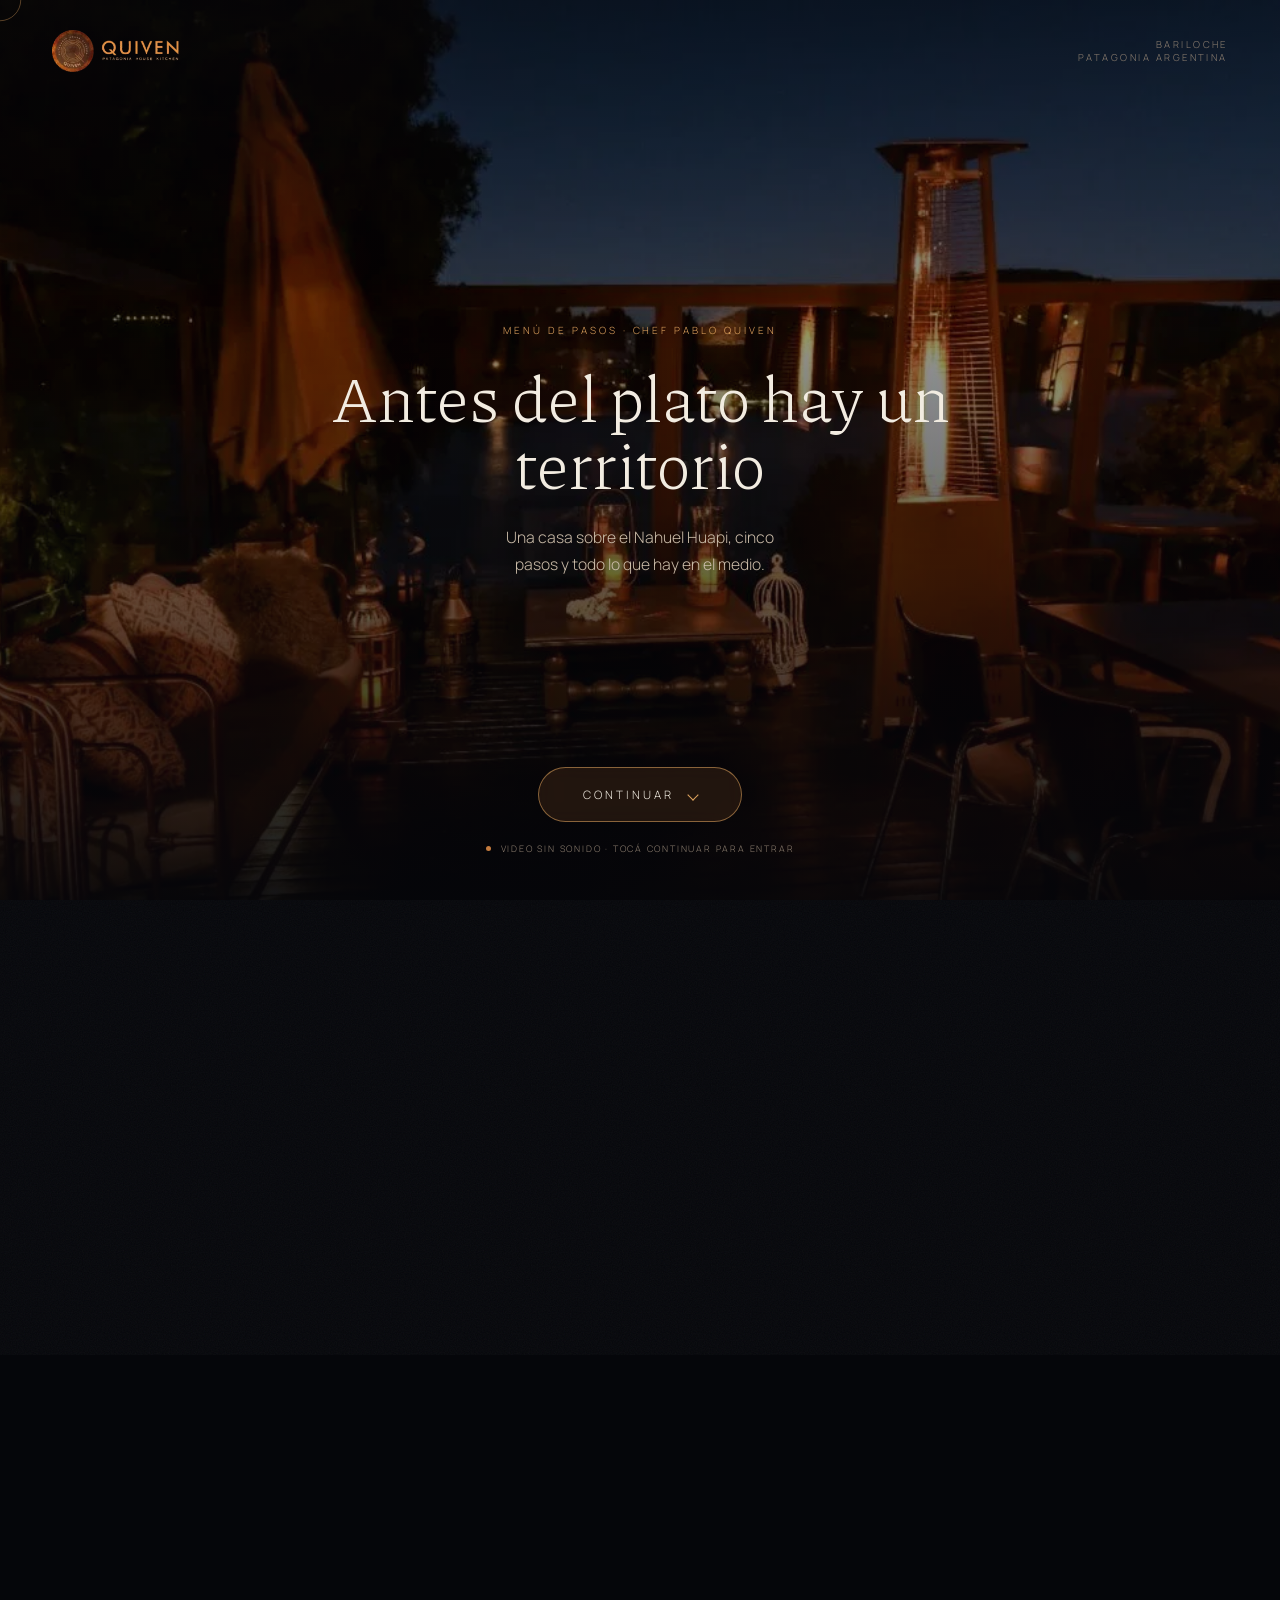
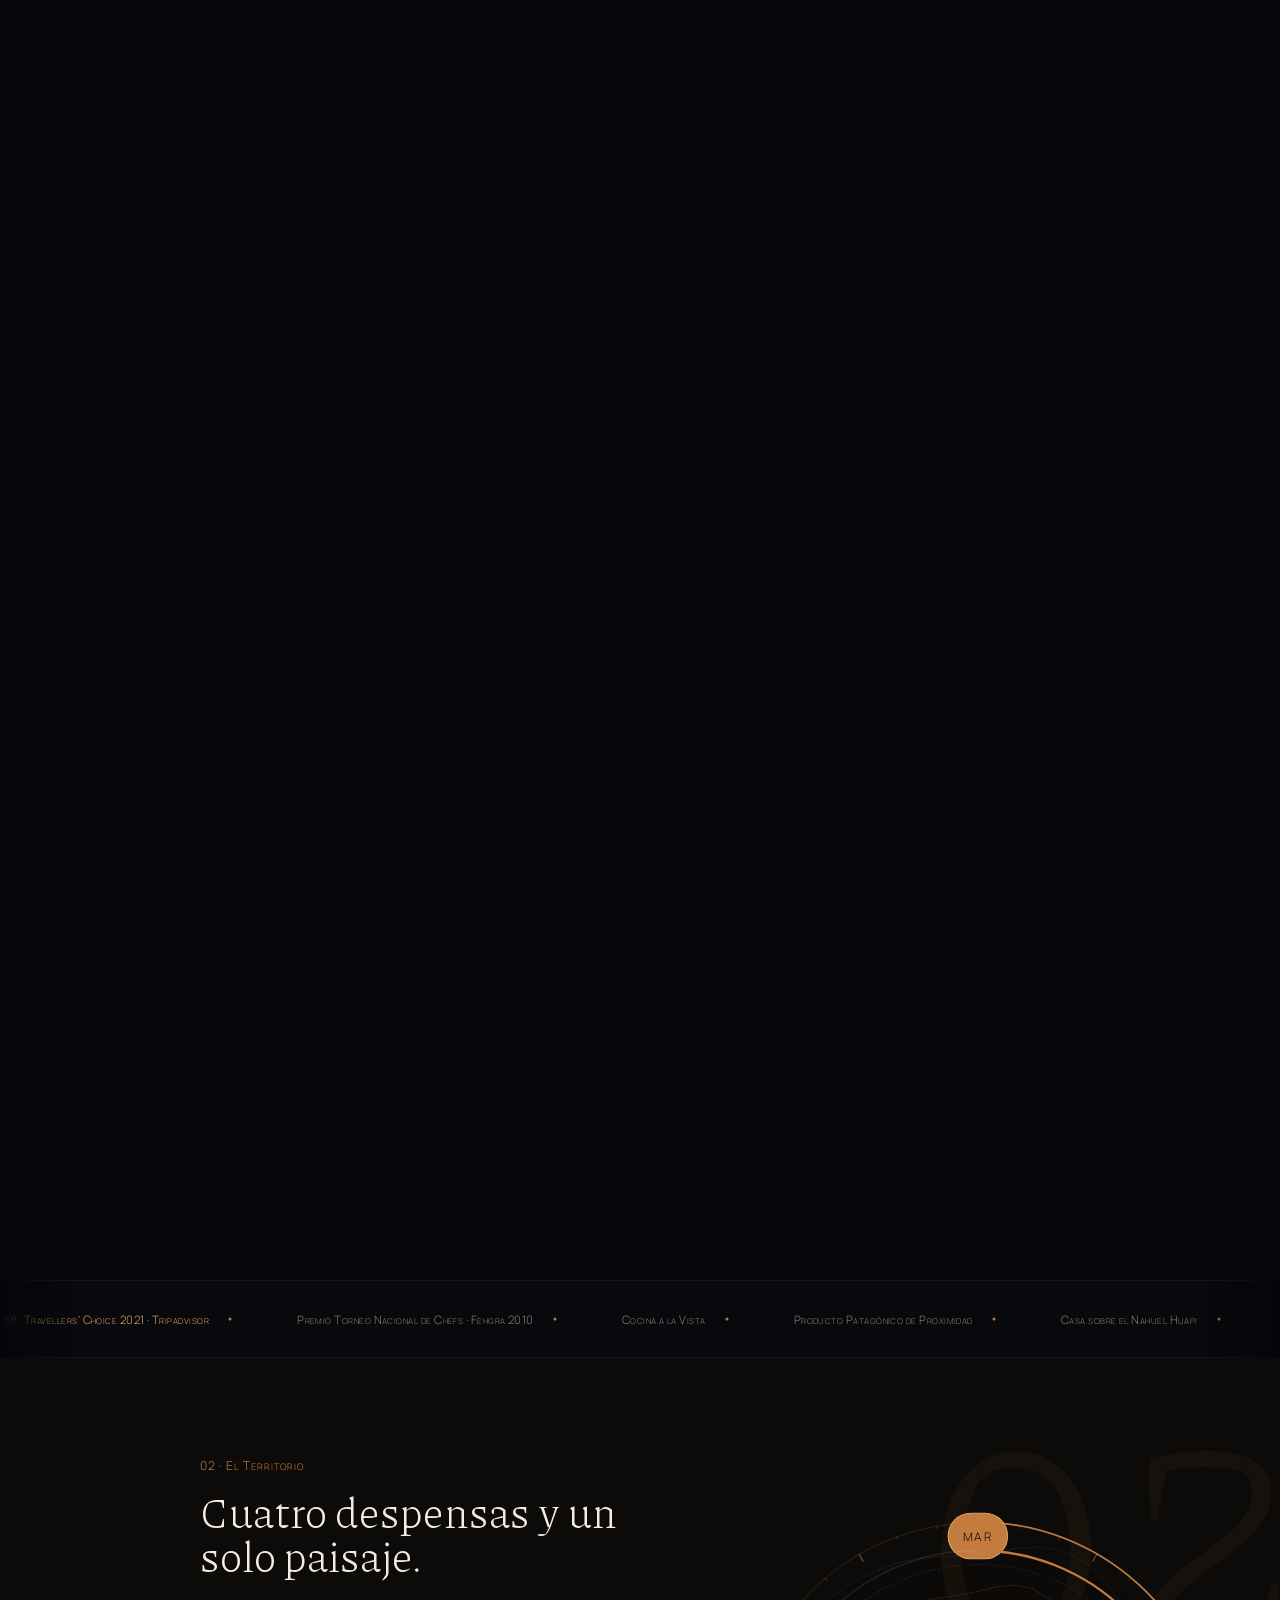
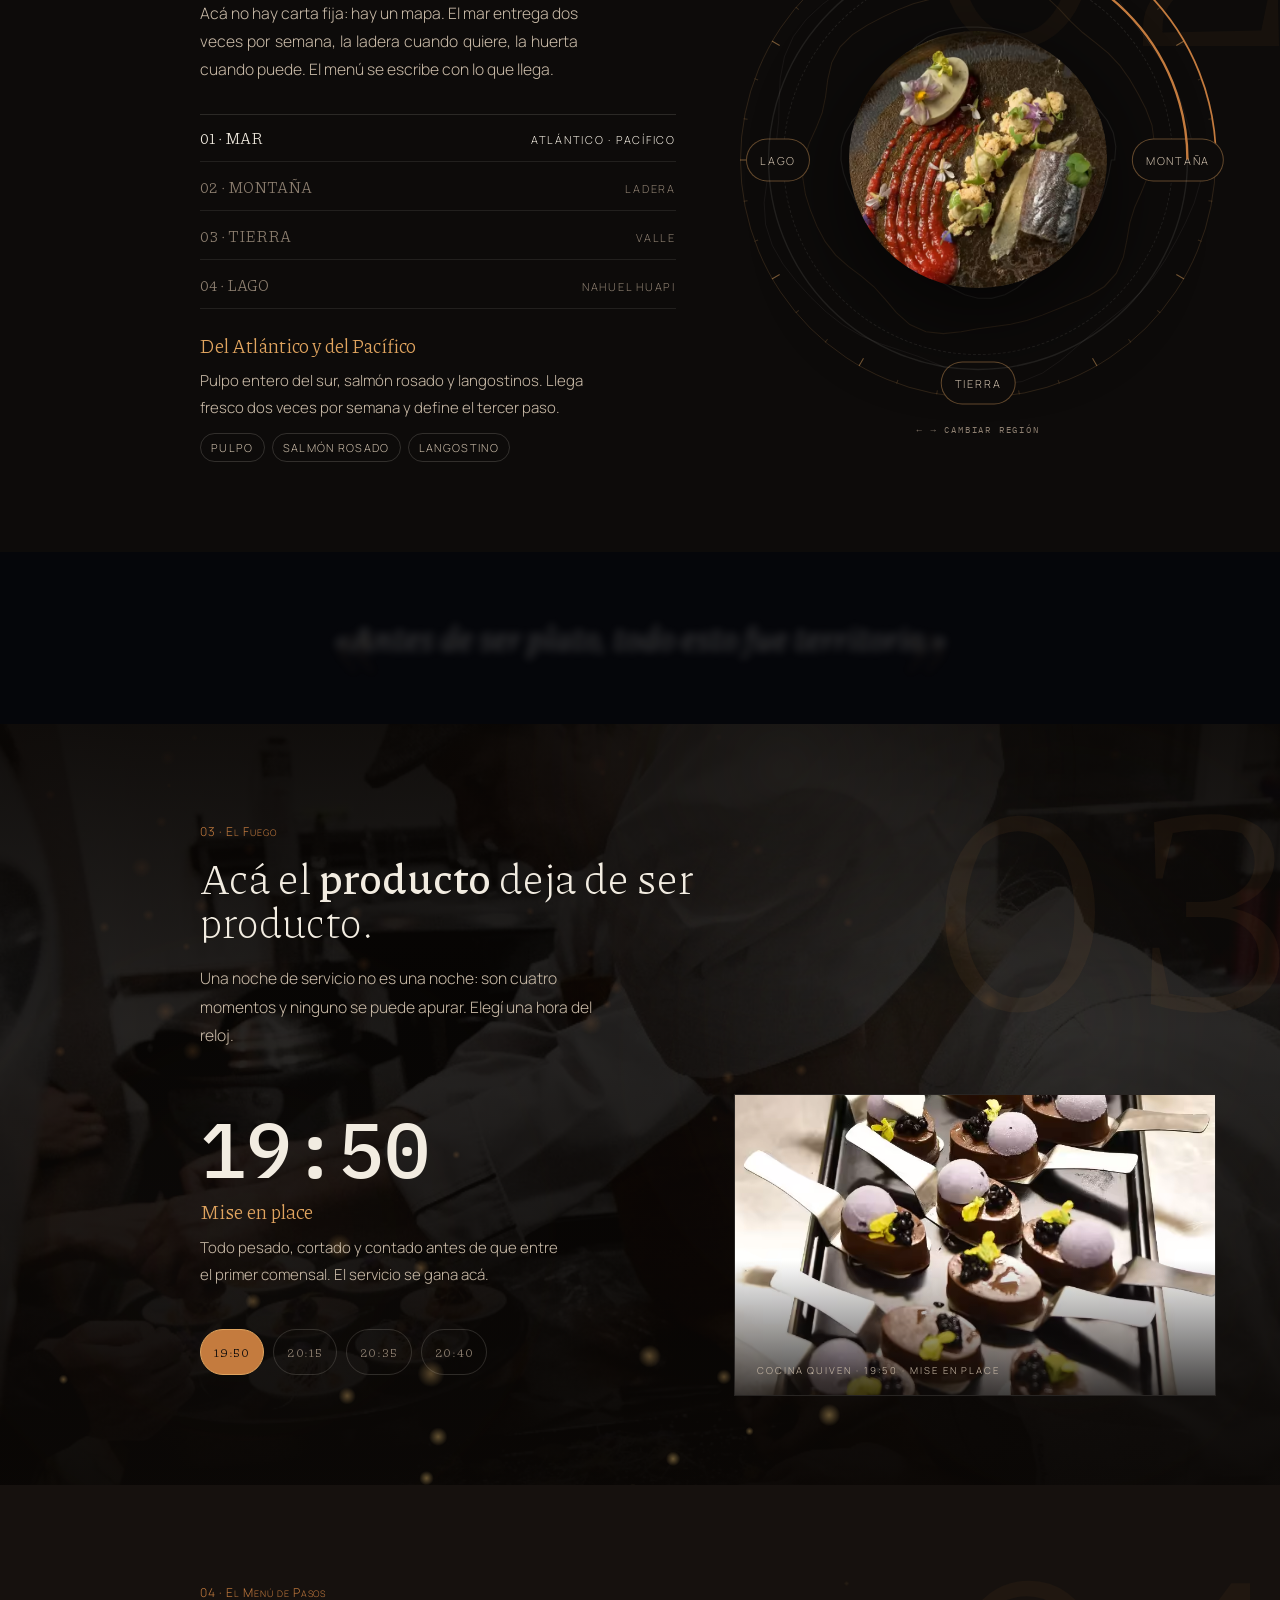
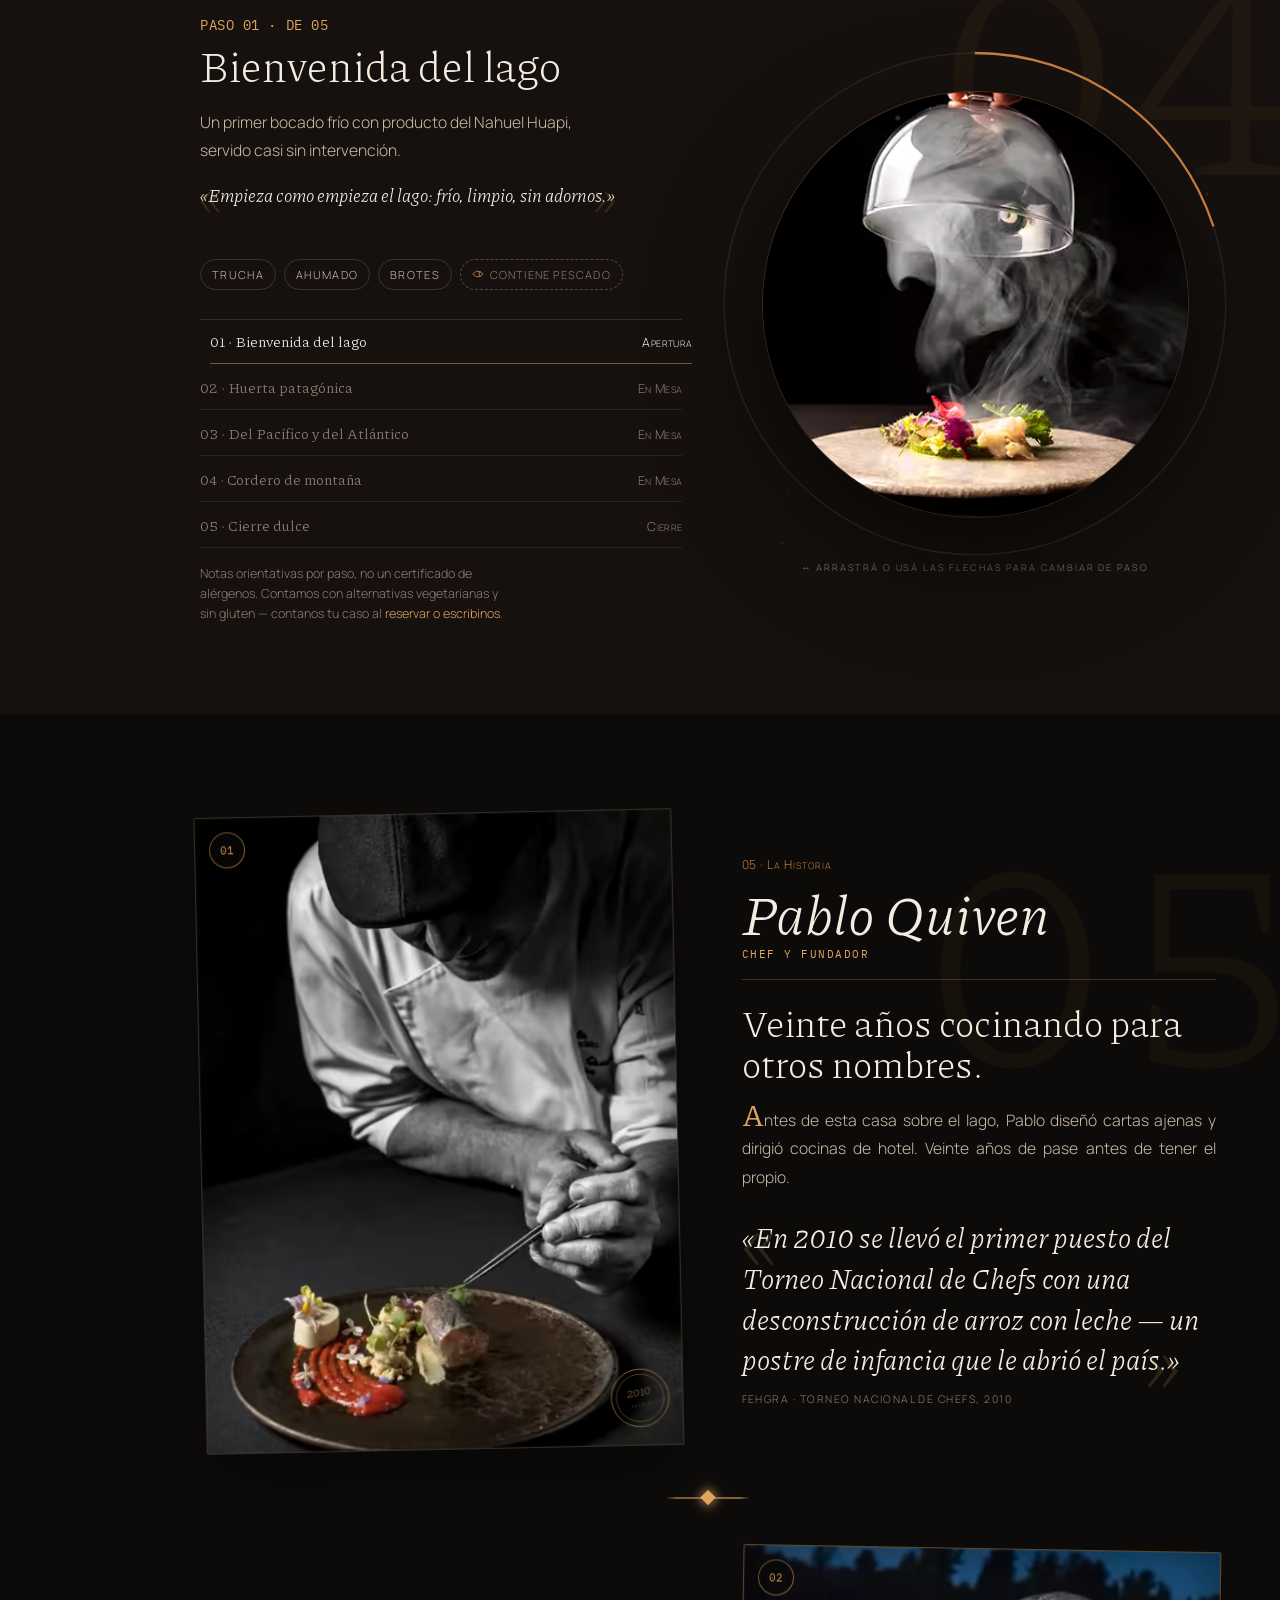
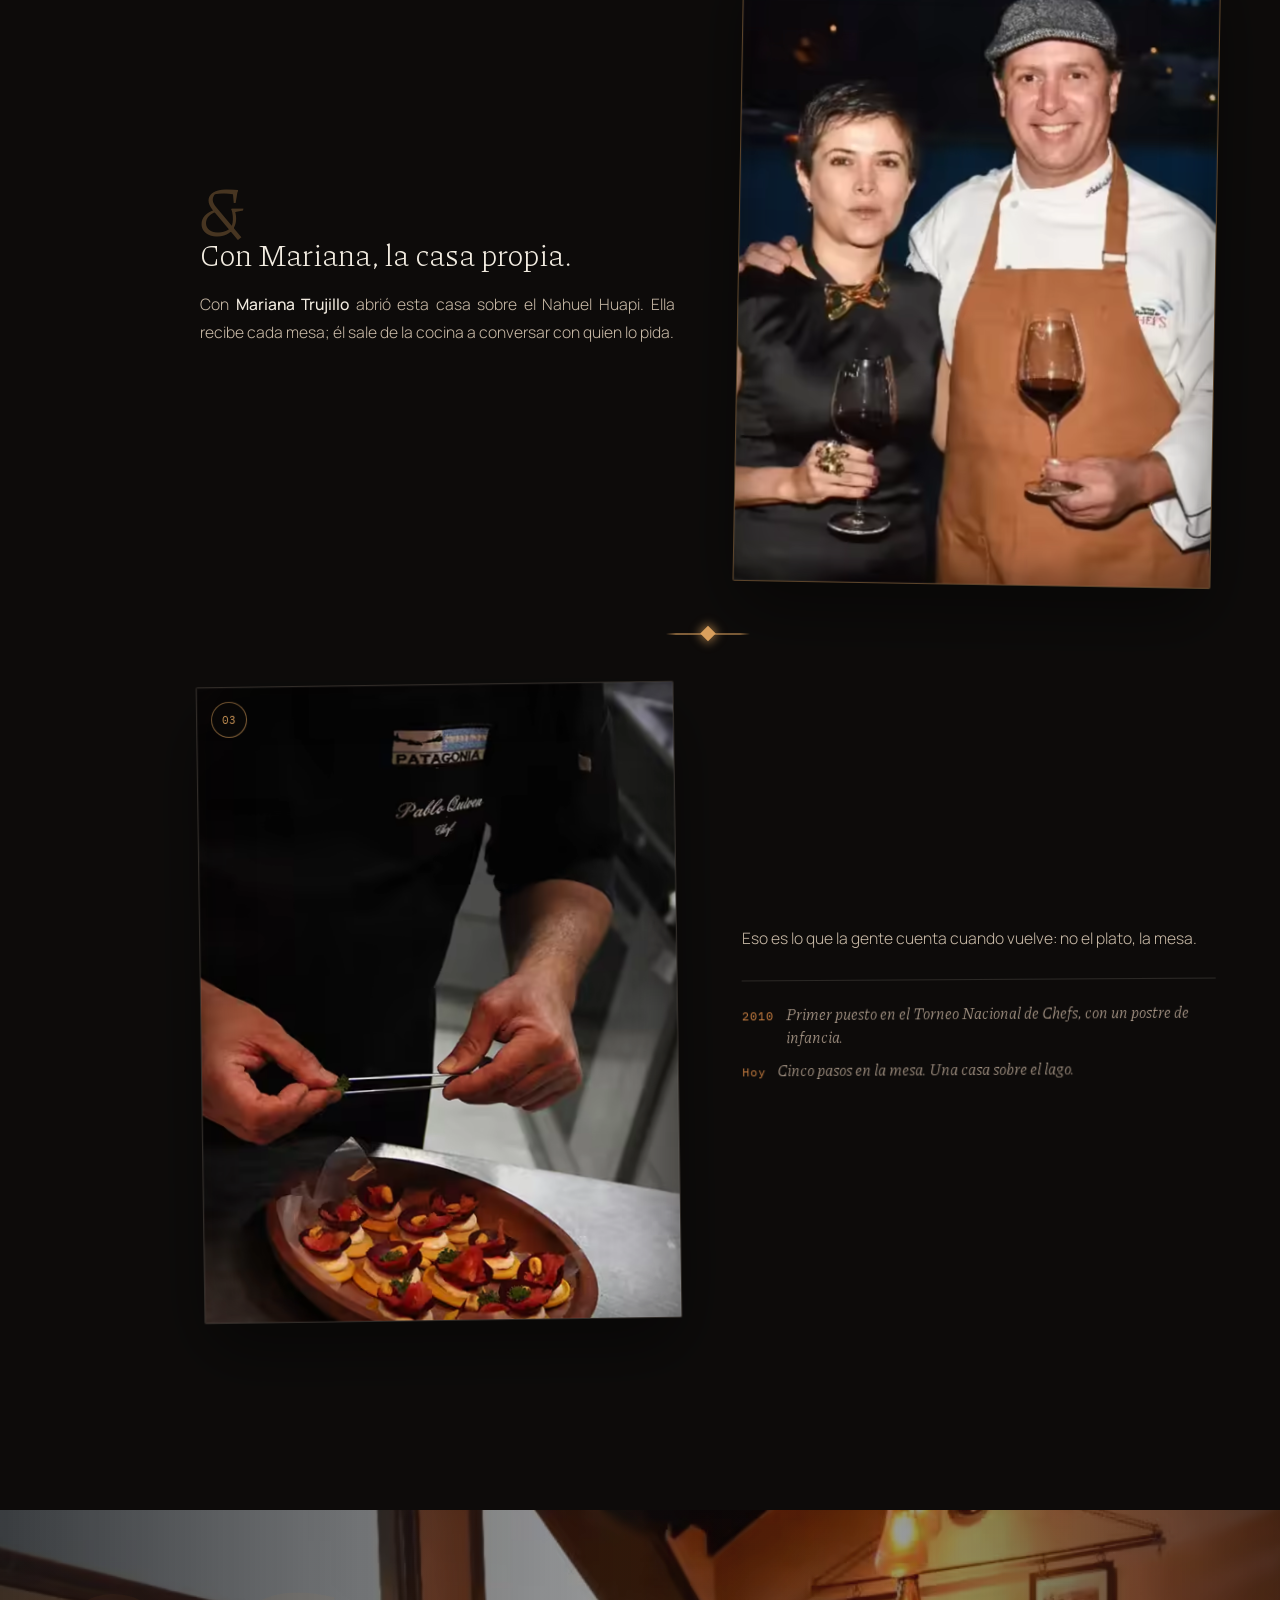
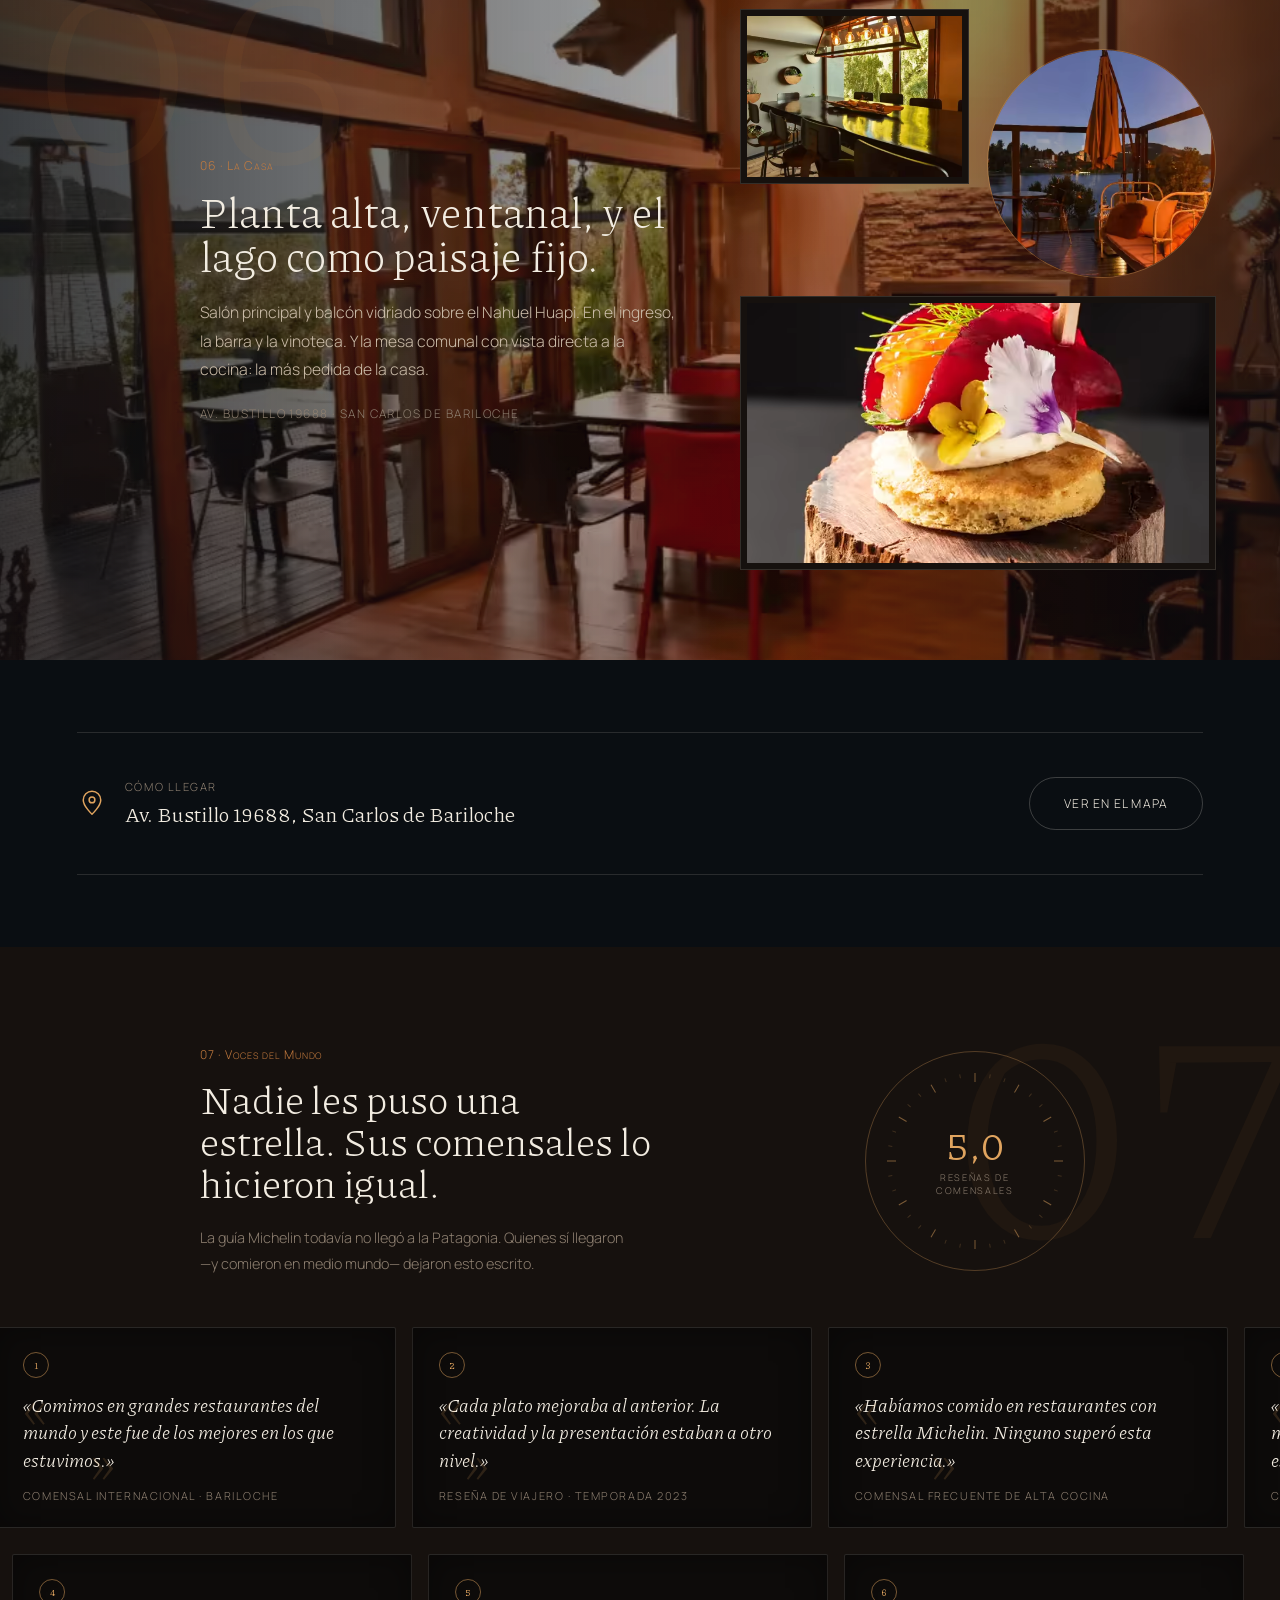
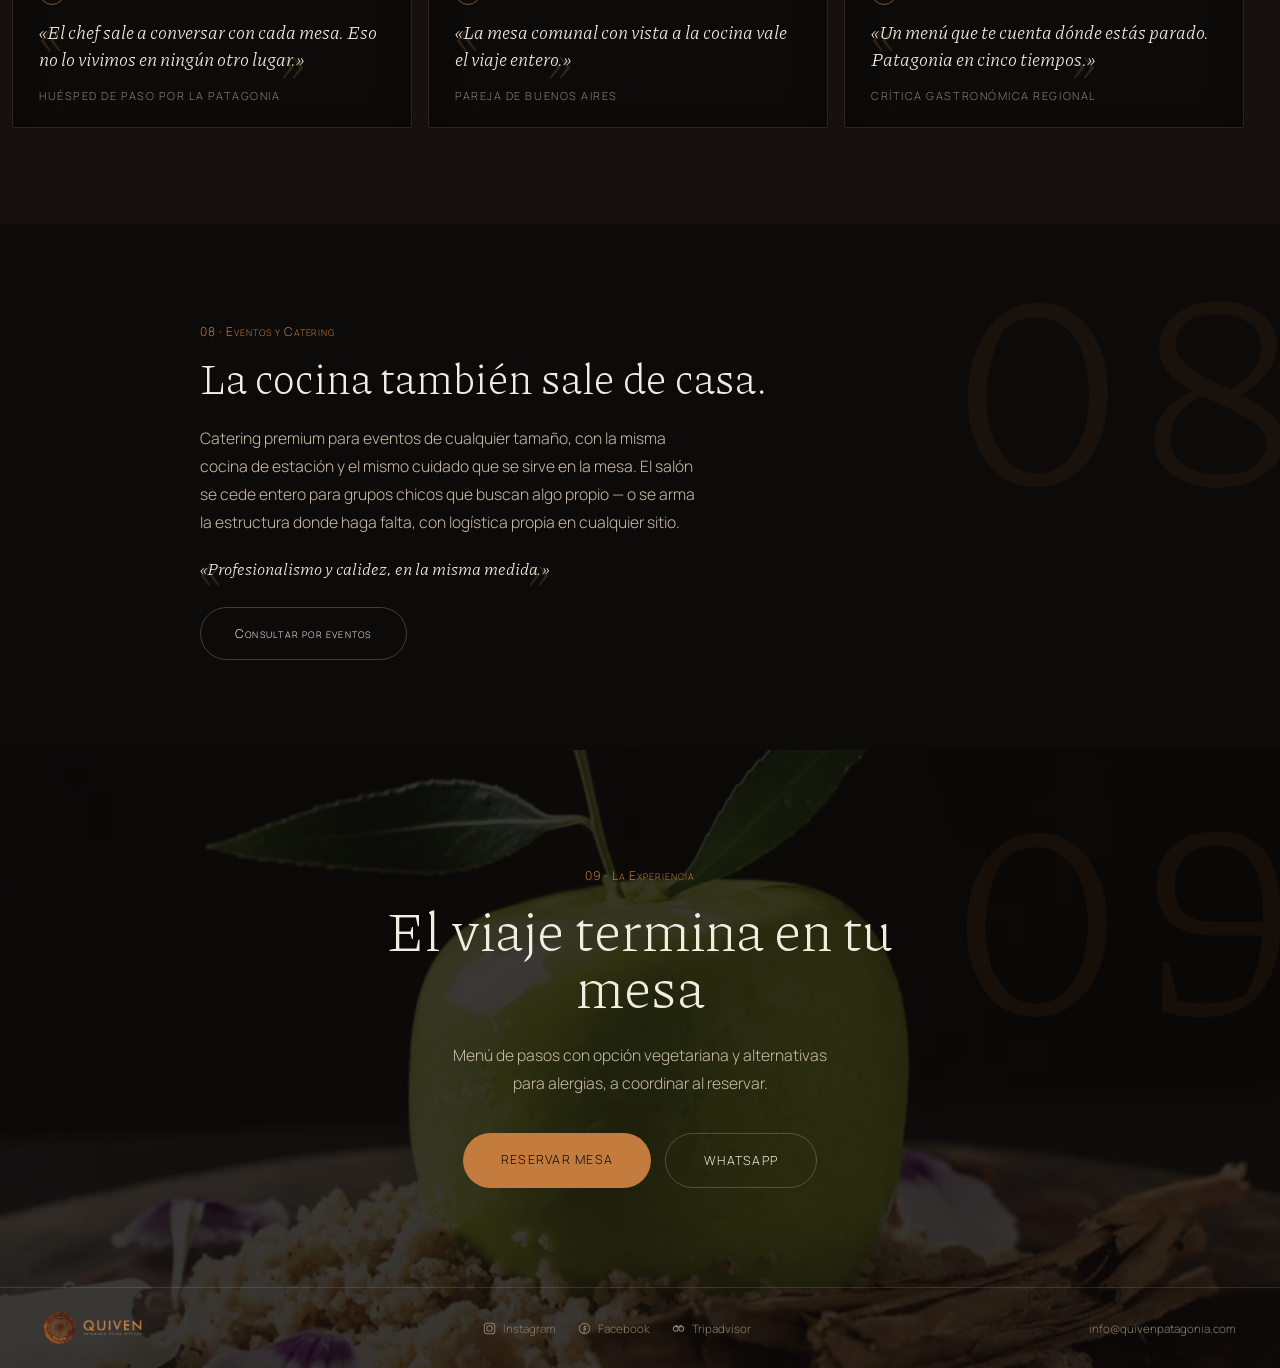
==== index.html @ 687211c0 "Corrige la franja negra de la galería mobile con visualViewport (dvh no alcanzaba en Chrome/Android)" ====
<!DOCTYPE html>
<html lang="es-AR">
<head>
<meta charset="utf-8">
<meta name="viewport" content="width=device-width, initial-scale=1, viewport-fit=cover">
<!-- default-src 'self': todo lo que carga el sitio es propio (fuentes, video,
     imágenes, JS) salvo GoatCounter (analítica) y el hash exacto del bloque
     JSON-LD de abajo, que CSP trata como cualquier <script> aunque no sea
     ejecutable -- sin el hash, un script-src estricto lo bloquearía igual.
     style-src necesita 'unsafe-inline' porque el sitio entero usa atributos
     style="" inline (decisión de arquitectura de este proyecto, no algo que
     valga la pena migrar a hojas de estilo separadas solo por esto). -->
<meta http-equiv="Content-Security-Policy" content="default-src 'self'; script-src 'self' 'sha256-qGMCuljpozL22YELx+GFSsnRAWGgiss8lFPlUk/eYv4=' https://gc.zgo.at; style-src 'self' 'unsafe-inline'; img-src 'self' data: https://*.goatcounter.com; font-src 'self'; media-src 'self'; connect-src 'self' https://*.goatcounter.com; base-uri 'self'; form-action 'self'">
<title>Quiven Patagonia House Kitchen — Bariloche</title>
<meta name="description" content="Casa de cocina sobre el Nahuel Huapi. Menú de pasos de cinco tiempos con producto patagónico, en San Carlos de Bariloche.">
<link rel="canonical" href="https://quivenpatagonia.com/">
<meta name="theme-color" content="#05060a">
<link rel="icon" href="/favicon.ico" sizes="any">
<link rel="icon" href="assets/img/favicon-32x32.png" type="image/png" sizes="32x32">
<link rel="icon" href="assets/img/favicon-16x16.png" type="image/png" sizes="16x16">
<link rel="apple-touch-icon" href="assets/img/apple-touch-icon.png">
<link rel="manifest" href="manifest.json">

<meta property="og:type" content="restaurant.restaurant">
<meta property="og:site_name" content="Quiven Patagonia House Kitchen">
<meta property="og:title" content="Quiven Patagonia House Kitchen — Bariloche">
<meta property="og:description" content="Casa de cocina sobre el Nahuel Huapi. Menú de pasos de cinco tiempos con producto patagónico, en San Carlos de Bariloche.">
<meta property="og:url" content="https://quivenpatagonia.com/">
<meta property="og:image" content="https://quivenpatagonia.com/assets/img/og-cover.jpg">
<meta property="og:image:width" content="1200">
<meta property="og:image:height" content="630">
<meta property="og:locale" content="es_AR">
<meta name="twitter:card" content="summary_large_image">
<meta name="twitter:title" content="Quiven Patagonia House Kitchen — Bariloche">
<meta name="twitter:description" content="Casa de cocina sobre el Nahuel Huapi. Menú de pasos de cinco tiempos con producto patagónico, en San Carlos de Bariloche.">
<meta name="twitter:image" content="https://quivenpatagonia.com/assets/img/og-cover.jpg">

<!-- fuentes auto-hospedadas: sin depender de fonts.googleapis.com/fonts.gstatic.com
     (una conexión externa menos en el camino crítico) y ya recortadas al
     subset latin -- lo único que necesita español/inglés, sin cirílico,
     griego, vietnamita, etc. que traía el link de Google Fonts por defecto -->
<link rel="preload" href="assets/fonts/piazzolla-regular.woff2" as="font" type="font/woff2" crossorigin>
<link rel="preload" href="assets/fonts/manrope-regular.woff2" as="font" type="font/woff2" crossorigin>
<link rel="preload" href="assets/fonts/plexmono-400.woff2" as="font" type="font/woff2" crossorigin>
<!-- poster del video del portal: es lo primero que se ve (LCP real), antes de
     que el video mismo termine de bajar -- se adelanta su descarga -->
<link rel="preload" href="assets/img/2018-03-05-PHOTO-00000187-1024x683.webp" as="image" fetchpriority="high">
<link rel="stylesheet" href="css/style.min.css?v=78">
<script type="application/ld+json">
{
  "@context": "https://schema.org",
  "@type": "Restaurant",
  "name": "Quiven Patagonia House Kitchen",
  "image": "https://quivenpatagonia.com/assets/img/og-cover.jpg",
  "url": "https://quivenpatagonia.com/",
  "telephone": "+54 9 2944 255667",
  "servesCuisine": ["Patagonian", "Contemporary"],
  "address": {
    "@type": "PostalAddress",
    "streetAddress": "Av. Bustillo 19688, Planta Alta",
    "addressLocality": "San Carlos de Bariloche",
    "addressRegion": "Río Negro",
    "addressCountry": "AR"
  },
  "geo": {
    "@type": "GeoCoordinates",
    "latitude": -41.13,
    "longitude": -71.42
  },
  "acceptsReservations": "True",
  "reservations": "https://quiven.meitre.com/",
  "sameAs": [
    "https://www.instagram.com/quivenpatagonia",
    "https://www.facebook.com/quivenpatagonia"
  ],
  "hasMenu": {
    "@type": "Menu",
    "name": "Menú de Pasos",
    "inLanguage": "es",
    "hasMenuSection": {
      "@type": "MenuSection",
      "name": "Menú de Pasos",
      "description": "Menú de cinco tiempos con producto patagónico de estación.",
      "hasMenuItem": [
        {
          "@type": "MenuItem",
          "name": "Bienvenida del lago",
          "description": "Un primer bocado frío con producto del Nahuel Huapi, servido casi sin intervención."
        },
        {
          "@type": "MenuItem",
          "name": "Huerta patagónica",
          "description": "Vegetales de estación con técnicas que buscan la textura antes que el efecto.",
          "suitableForDiet": "https://schema.org/VegetarianDiet"
        },
        {
          "@type": "MenuItem",
          "name": "Del Pacífico y del Atlántico",
          "description": "Pulpo, salmón rosado o langostino, según lo que el mar entregue esa semana."
        },
        {
          "@type": "MenuItem",
          "name": "Cordero de montaña",
          "description": "El plato central: cordero patagónico, cocciones lentas y una guarnición que no compite."
        },
        {
          "@type": "MenuItem",
          "name": "Cierre dulce",
          "description": "Un postre de autor que reinterpreta un clásico argentino con técnica contemporánea."
        }
      ]
    }
  }
}
</script>
</head>
<body>

<a href="#contenido" class="skip-link">Saltar al contenido</a>

<div style="position:relative;background:var(--negro-2)">

  <div data-role="textura" aria-hidden="true" style="position:fixed;inset:0;z-index:90;pointer-events:none;opacity:0.16;mix-blend-mode:soft-light;background:radial-gradient(ellipse 42% 32% at 10% 15%,rgb(var(--dorado-oscuro-rgb) / 0.55),transparent 62%),radial-gradient(ellipse 38% 48% at 90% 6%,rgba(139,69,19,0.42),transparent 66%),radial-gradient(ellipse 52% 42% at 78% 85%,rgba(180,100,50,0.48),transparent 62%),radial-gradient(ellipse 32% 38% at 4% 82%,rgba(120,60,30,0.4),transparent 62%),radial-gradient(ellipse 46% 32% at 46% 44%,rgba(200,140,80,0.26),transparent 66%)"></div>
  <div data-role="grano" style="position:fixed;inset:-50%;z-index:95;pointer-events:none;opacity:0.05;mix-blend-mode:screen"></div>
  <div data-role="cursor" style="position:fixed;top:0;left:0;z-index:210;pointer-events:none;width:74px;height:74px;margin:-37px 0 0 -37px;border:1px solid rgb(var(--dorado-rgb) / 0.65);border-radius:50%;display:none;align-items:center;justify-content:center;font-size:0.54rem;letter-spacing:0.12em;color:var(--dorado);text-align:center;transition:background-color .3s ease"></div>

  <div data-role="portal" style="position:fixed;inset:0;z-index:200;background:var(--negro-2);overflow:hidden;transition:opacity 1.5s cubic-bezier(.16,1,.3,1),transform 1.7s cubic-bezier(.16,1,.3,1),filter 1.5s ease">
    <video data-role="portal-video" src="assets/video/quiven-hero-loop.mp4" autoplay muted loop playsinline preload="metadata" poster="assets/img/2018-03-05-PHOTO-00000187-1024x683.webp" style="position:absolute;inset:0;width:100%;height:100%;object-fit:cover;pointer-events:none;filter:saturate(0.95) brightness(0.72) contrast(1.04)"></video>
    <div style="position:absolute;inset:0;background:linear-gradient(180deg,rgb(var(--negro-2-rgb) / 0.62) 0%,rgb(var(--negro-2-rgb) / 0.18) 34%,rgb(var(--negro-2-rgb) / 0.5) 68%,rgb(var(--negro-2-rgb) / 0.92) 100%)"></div>

    <div style="position:absolute;top:0;left:0;right:0;display:flex;align-items:center;justify-content:space-between;gap:14px;padding:clamp(16px,3.4svh,30px) clamp(18px,5vw,52px)">
      <span class="qv-logo" style="flex:0 0 auto;height:clamp(28px,5vw,42px)">
        <img src="assets/img/logo-circulo.webp" width="73" height="73" alt="" aria-hidden="true" class="qv-logo-circulo">
        <img src="assets/img/logo-texto.webp" width="142" height="73" alt="Quiven Patagonia House Kitchen">
      </span>
      <span data-i18n="portalUbicacion" style="font-size:clamp(0.5rem,1.5vw,0.6rem);letter-spacing:0.26em;color:var(--marron-tenue);text-align:right">BARILOCHE<br>PATAGONIA ARGENTINA</span>
    </div>

    <div style="position:absolute;inset:0;display:flex;flex-direction:column;align-items:center;justify-content:center;text-align:center;padding:clamp(70px,14svh,120px) clamp(22px,7vw,60px);gap:clamp(14px,3svh,26px);pointer-events:none">
      <span data-i18n="portalKicker" style="font-size:clamp(0.5rem,1.5vw,0.62rem);letter-spacing:0.3em;color:var(--dorado)">MENÚ DE PASOS · CHEF PABLO QUIVEN</span>
      <p data-i18n="portalTitulo" style="margin:0;max-width:18ch;font-family:'Piazzolla',serif;font-weight:200;font-size:clamp(1.6rem,4.4vw + 1.6svh,4rem);line-height:1.06;color:var(--crema);text-wrap:pretty">Antes del plato hay un territorio</p>
      <p data-i18n="portalTexto" style="margin:0;max-width:34ch;font-size:clamp(0.82rem,2.2vw,0.98rem);line-height:1.7;color:var(--arena)">Una casa sobre el Nahuel Huapi, cinco pasos y todo lo que hay en el medio.</p>
    </div>

    <div style="position:absolute;left:0;right:0;bottom:0;display:flex;flex-direction:column;align-items:center;gap:clamp(12px,2.4svh,20px);padding:0 clamp(20px,6vw,50px) clamp(24px,5svh,52px)">
      <button type="button" id="portal-enter-btn" class="btn-continuar" data-cursor="ENTRAR" style="background:rgb(var(--dorado-oscuro-rgb) / 0.14);border:1px solid rgb(var(--dorado-rgb) / 0.55);color:var(--crema);font-family:'Manrope',sans-serif;font-weight:300;font-size:clamp(0.6rem,1.8vw,0.72rem);letter-spacing:0.26em;padding:clamp(14px,2.2svh,19px) clamp(26px,7vw,44px);border-radius:999px;cursor:pointer;display:flex;align-items:center;gap:15px;backdrop-filter:blur(8px)">
        <span data-i18n="portalBtn">CONTINUAR</span>
        <span style="display:block;width:8px;height:8px;border-right:1px solid var(--dorado);border-bottom:1px solid var(--dorado);transform:rotate(45deg);animation:qvFlota 2.2s ease-in-out infinite"></span>
      </button>
      <div data-role="portal-pie" style="display:flex;align-items:center;gap:10px;font-size:clamp(0.46rem,1.4vw,0.56rem);letter-spacing:0.2em;color:var(--marron-tenue)">
        <span style="width:5px;height:5px;border-radius:50%;background:var(--dorado-oscuro);animation:qvLatido 2.6s ease-in-out infinite"></span>
        <span data-role="portal-hint" data-i18n="portalHint">VIDEO SIN SONIDO · TOCÁ CONTINUAR PARA ENTRAR</span>
      </div>
      <div data-role="portal-barra-caja" style="width:min(200px,44vw);height:1px;background:rgb(var(--crema-rgb) / 0.14);display:none">
        <div data-role="portal-barra" style="height:1px;width:100%;background:var(--dorado);transform:scaleX(0);transform-origin:left;transition:transform .2s linear"></div>
      </div>
    </div>
  </div>

  <a href="https://api.whatsapp.com/send/?phone=5492944255667&text=Hola%2C%20quiero%20consultar%20por%20una%20mesa%20en%20Quiven" target="_blank" rel="noopener" class="wa-fab" data-cursor="ESCRIBINOS" aria-label="Escribinos por WhatsApp" data-i18n-aria="waAria" style="opacity:0;pointer-events:none;transition:opacity 1s ease">
    <svg viewBox="0 0 24 24" width="22" height="22" fill="none" stroke="currentColor" stroke-width="1.6" stroke-linecap="round" stroke-linejoin="round"><path d="M3 21l1.6-4.8A8.6 8.6 0 1 1 8 19.4z"></path><path d="M8.3 8.6c.2-.5.5-.5.8-.5h.6c.2 0 .4 0 .6.4.2.5.7 1.6.7 1.8.1.1.1.3 0 .5-.1.1-.1.2-.3.4l-.4.5c-.1.1-.3.3-.1.6.2.4.8 1.2 1.7 1.9 1.1.9 2 1.2 2.4 1.4.3.1.4.1.6-.1l.6-.7c.2-.3.4-.2.6-.1l1.6.8c.2.1.4.2.4.3.1.2.1.9-.2 1.4-.3.6-1.5 1.1-2.1 1.2-.5.1-1.2.1-1.9-.1-.4-.1-1-.3-1.7-.6-2.9-1.3-4.8-4.1-5-4.3-.1-.2-1.2-1.6-1.2-3.1 0-1.5.8-2.2 1.1-2.5z"></path></svg>
  </a>

  <button type="button" data-role="volver-arriba" class="top-fab" data-cursor="ARRIBA" aria-label="Volver arriba" data-i18n-aria="volverArribaAria" style="opacity:0;pointer-events:none">
    <svg viewBox="0 0 16 16" width="18" height="18" fill="none" stroke="currentColor" stroke-width="1.4" stroke-linecap="round" stroke-linejoin="round" aria-hidden="true"><path d="M8 13V3M3.5 7.5 8 3l4.5 4.5"></path></svg>
  </button>

  <nav data-role="nav" style="position:fixed;top:0;left:0;right:0;z-index:130;display:flex;align-items:center;justify-content:space-between;gap:10px;padding:clamp(11px,2.2svh,20px) clamp(14px,4vw,44px);opacity:0;pointer-events:none;transition:opacity 1s ease,background-color .5s ease,backdrop-filter .5s ease">
    <a href="#quiven-inicio" data-cursor="" class="nav-logo" style="display:block;padding:8px;margin:-8px">
      <span class="qv-logo" style="height:clamp(24px,3.6vw,36px)">
        <img src="assets/img/logo-circulo.webp" width="73" height="73" alt="" aria-hidden="true" class="qv-logo-circulo">
        <img src="assets/img/logo-texto.webp" width="142" height="73" alt="Quiven">
      </span>
    </a>
    <div class="nav-controls" style="display:flex;align-items:center;gap:clamp(7px,1.5vw,18px)">
      <button type="button" id="audio-toggle-btn" class="nav-audio" data-cursor="OÍR" style="background:none;border:1px solid rgb(var(--crema-rgb) / 0.18);color:var(--arena);font-family:'Manrope',sans-serif;font-weight:300;font-size:0.6875rem;letter-spacing:0.14em;padding:13px 14px;border-radius:999px;cursor:pointer;display:flex;align-items:center;gap:8px">
        <span data-role="audio-viz" style="display:flex;align-items:center;gap:2px;height:11px">
          <span style="width:1px;height:11px;background:var(--dorado-oscuro);display:block;transform:scaleY(0.3)"></span>
          <span style="width:1px;height:11px;background:var(--dorado-oscuro);display:block;transform:scaleY(0.3)"></span>
          <span style="width:1px;height:11px;background:var(--dorado-oscuro);display:block;transform:scaleY(0.3)"></span>
        </span>
        <span data-role="audio-label" class="nav-audio-label" data-i18n="navAudioOn">EL LAGO</span>
      </button>
      <button type="button" id="lang-toggle-btn" class="nav-audio" data-cursor="" aria-label="Cambiar idioma / Switch language" style="background:none;border:1px solid rgb(var(--crema-rgb) / 0.18);color:var(--arena);font-family:'Manrope',sans-serif;font-weight:300;font-size:0.6875rem;letter-spacing:0.1em;padding:13px 12px;border-radius:999px;cursor:pointer">
        <span data-role="lang-label">EN</span>
      </button>
      <button type="button" data-role="galeria-abrir" class="nav-audio" data-cursor="VER" aria-label="Galería de platos" data-i18n-aria="galeriaAria" style="background:none;border:1px solid rgb(var(--crema-rgb) / 0.18);color:var(--arena);font-family:'Manrope',sans-serif;font-weight:300;font-size:0.6875rem;letter-spacing:0.14em;padding:13px 14px;border-radius:999px;cursor:pointer;display:flex;align-items:center;gap:8px">
        <svg viewBox="0 0 16 16" width="13" height="13" fill="none" stroke="currentColor" stroke-width="1.3" stroke-linecap="round" stroke-linejoin="round" aria-hidden="true"><rect x="1.5" y="2.5" width="13" height="11" rx="1.2"></rect><circle cx="5.2" cy="6" r="1.1"></circle><path d="M14.5 10.5 10.8 7 4 13"></path></svg>
        <span class="nav-audio-label" data-i18n="navGaleria">Galería</span>
      </button>
      <a href="https://quiven.meitre.com/" target="_blank" rel="noopener" data-cursor="RESERVAR" class="nav-cta qv-caps" data-i18n="navReservar" style="font-size:0.78rem;letter-spacing:0.04em;border:1px solid var(--dorado-oscuro);color:var(--crema);padding:13px clamp(13px,2.4vw,22px);border-radius:999px;white-space:nowrap">Reservar</a>
    </div>
  </nav>

  <div data-role="hilo" style="position:fixed;left:clamp(16px,2.4vw,38px);top:50%;transform:translateY(-50%);z-index:125;display:none;opacity:0;transition:opacity .9s ease">
    <div style="position:relative;width:1px;height:min(54svh,480px);background:linear-gradient(180deg,rgb(var(--crema-rgb) / 0.03),rgb(var(--crema-rgb) / 0.16),rgb(var(--crema-rgb) / 0.03))">
      <div data-role="hilo-fill" style="position:absolute;top:0;left:0;width:1px;height:0%;background:linear-gradient(180deg,rgb(var(--dorado-oscuro-rgb) / 0.2),var(--dorado))"></div>
      <div data-role="hilo-nodos" style="position:absolute;top:0;left:-9px;width:20px;height:100%"></div>
      <div data-role="hilo-brasa" style="position:absolute;top:0;left:-3px;width:7px;height:7px;border-radius:50%;background:var(--dorado);animation:qvBrasa 2.6s ease-in-out infinite;transition:top .3s cubic-bezier(.16,1,.3,1)"></div>
    </div>
  </div>

  <div data-role="movil" style="position:fixed;top:0;left:0;right:0;z-index:128;display:none;flex-direction:column;background:linear-gradient(180deg,rgb(var(--negro-2-rgb) / 0.94),rgb(var(--negro-2-rgb) / 0))">
    <div style="height:2px;background:rgb(var(--crema-rgb) / 0.1)">
      <div data-role="movil-fill" style="height:2px;width:0%;background:var(--dorado);box-shadow:0 0 10px rgb(var(--dorado-rgb) / 0.8)"></div>
    </div>
    <div data-role="movil-fila" style="display:flex;align-items:center;gap:9px;padding:50px 16px 10px">
      <span style="position:relative;width:30px;height:30px;flex:0 0 auto;border-radius:50%;overflow:hidden;border:1px solid rgb(var(--dorado-rgb) / 0.45)">
        <img data-role="movil-img" src="assets/img/IMG_9752.webp" width="600" height="900" alt="" loading="lazy" decoding="async" style="width:100%;height:100%;object-fit:cover;transition:opacity .5s ease">
      </span>
      <span data-role="movil-cap" style="font-family:'Piazzolla',serif;font-size:0.84rem;color:var(--crema);letter-spacing:0.03em">01 · Descenso</span>
      <span style="flex:1 1 auto;height:1px;background:rgb(var(--crema-rgb) / 0.09)"></span>
    </div>
  </div>

  <main id="quiven-inicio" style="position:relative;z-index:2">

    <section data-cap="Descenso" data-num="01" data-estado="Semilla" data-viaje="assets/img/IMG_9752.webp" data-screen-label="01 Descenso" style="position:relative;background:var(--negro-2)">
      <div id="contenido" data-role="descenso" style="position:relative;height:320svh">
        <div style="position:sticky;top:0;height:100svh;overflow:hidden;background:var(--negro-2)">
          <!-- arco de temperatura: el color, no solo el texto, cuenta el mismo
               viaje -- hue-rotate negativo (más frío/azulado) en el sobrevuelo
               aéreo, sube a positivo (más cálido) recién en el salón y la mesa.
               d-2 (el camino) queda neutro, es el punto medio del viaje. -->
          <picture data-role="d-fondo" class="d-fondo-img" style="display:block;position:absolute;inset:0;width:100%;height:100%;filter:brightness(0.68) saturate(0.92) hue-rotate(-6deg);will-change:transform,opacity">
            <source type="image/avif" srcset="assets/img/descenso-mirador-800.avif 800w, assets/img/descenso-mirador-1200.avif 1200w, assets/img/descenso-mirador.avif 1264w" sizes="100vw">
            <img src="assets/img/descenso-mirador.webp" width="1264" height="843" srcset="assets/img/descenso-mirador-800.webp 800w, assets/img/descenso-mirador-1200.webp 1200w, assets/img/descenso-mirador.webp 1264w" sizes="100vw" alt="Vista desde un mirador de montaña sobre el lago Nahuel Huapi" loading="eager" decoding="async" style="width:100%;height:100%;object-fit:cover;display:block">
          </picture>
          <div data-role="d-atmosfera" aria-hidden="true" style="position:absolute;inset:0;pointer-events:none;mix-blend-mode:overlay;opacity:0.5"></div>
          <div data-role="d-flash" style="position:absolute;inset:0;pointer-events:none;mix-blend-mode:screen;opacity:0;background:radial-gradient(120% 90% at 50% 46%,rgba(255,222,180,0.55),rgb(var(--dorado-rgb) / 0.12) 45%,transparent 72%)"></div>
          <picture data-role="d-1" style="display:block;position:absolute;inset:0;width:100%;height:100%;opacity:0;transform:scale(1.3);filter:brightness(0.66) saturate(0.85) hue-rotate(-3deg);will-change:transform,opacity">
            <source type="image/avif" srcset="assets/img/panorama-llaollao-800.avif 800w, assets/img/panorama-llaollao-1280.avif 1280w, assets/img/panorama-llaollao.avif 1672w" sizes="100vw">
            <img src="assets/img/panorama-llaollao.webp" width="1672" height="941" srcset="assets/img/panorama-llaollao-800.webp 800w, assets/img/panorama-llaollao-1280.webp 1280w, assets/img/panorama-llaollao.webp 1672w" sizes="100vw" alt="Vista aérea de la Bahía Llao Llao y la cordillera nevada" loading="lazy" decoding="async" style="width:100%;height:100%;object-fit:cover;display:block">
          </picture>
          <picture data-role="d-2" style="display:block;position:absolute;inset:0;width:100%;height:100%;opacity:0;transform:scale(1.24);filter:brightness(0.6) saturate(0.88);will-change:transform,opacity">
            <source type="image/avif" srcset="assets/img/descenso-camino-1200.avif">
            <img src="assets/img/descenso-camino-1200.webp" width="1000" height="562" alt="Puente sobre un arroyo de agua turquesa, camino a la costa" loading="lazy" decoding="async" style="width:100%;height:100%;object-fit:cover;display:block">
          </picture>
          <picture data-role="d-3" style="display:block;position:absolute;inset:0;width:100%;height:100%;opacity:0;transform:scale(1.2);filter:brightness(0.62) saturate(0.95) hue-rotate(4deg);will-change:transform,opacity">
            <source type="image/avif" srcset="assets/img/WXIV6107-640.avif 640w, assets/img/WXIV6107-1024x683.avif 1024w" sizes="100vw">
            <img src="assets/img/WXIV6107-1024x683.webp" width="1024" height="683" srcset="assets/img/WXIV6107-640.webp 640w, assets/img/WXIV6107-1024x683.webp 1024w" sizes="100vw" alt="El salón de Quiven sobre el lago" loading="lazy" decoding="async" style="width:100%;height:100%;object-fit:cover;display:block">
          </picture>
          <picture data-role="d-4" style="display:block;position:absolute;inset:0;width:100%;height:100%;opacity:0;transform:scale(1.16);filter:brightness(0.54) saturate(0.9) hue-rotate(8deg);will-change:transform,opacity">
            <source type="image/avif" srcset="assets/img/VVCG7562-1-1024x683.avif">
            <img src="assets/img/VVCG7562-1-1024x683.webp" width="900" height="600" alt="Mesa comunitaria de Quiven, luz cálida sobre la vajilla" loading="lazy" decoding="async" style="width:100%;height:100%;object-fit:cover;display:block">
          </picture>
          <div style="position:absolute;inset:0;background:radial-gradient(115% 95% at 50% 96%,rgb(var(--negro-2-rgb) / 0.92) 0%,rgb(var(--negro-2-rgb) / 0.06) 50%,rgb(var(--negro-2-rgb) / 0.66) 100%)"></div>

          <div data-canal="1" style="position:absolute;inset:0;display:flex;flex-direction:column;justify-content:flex-end;padding:clamp(90px,13svh,140px) clamp(18px,6vw,120px) clamp(54px,9svh,88px)">
            <!-- aria-live: si el usuario no scrollea, el texto avanza solo (ver
                 iniciarAutoDescenso) -- sin esto un lector de pantalla nunca se
                 entera de que el contenido cambió sin que él hiciera nada.
                 "polite" además agrupa los cambios rápidos del scroll manual
                 en uno solo, no anuncia cada micro-cambio -->
            <div style="max-width:33ch" aria-live="polite" aria-atomic="true">
              <span data-role="d-etiqueta" style="display:block;font-size:clamp(0.52rem,1.5vw,0.64rem);letter-spacing:0.28em;color:var(--dorado-oscuro);margin-bottom:13px">SOBREVUELO · PATAGONIA</span>
              <h1 data-role="d-titulo" style="font-family:'Piazzolla',serif;font-weight:200;color:var(--crema);font-size:clamp(1.5rem,3.2vw + 1.5svh,4rem);line-height:1.04;margin:0;text-wrap:pretty">Un plato empieza mucho antes de la cocina</h1>
              <p data-role="d-texto" style="margin:clamp(11px,2.2svh,20px) 0 0;max-width:38ch;font-size:clamp(0.84rem,2.4vw,0.98rem);line-height:1.75;color:var(--arena)">Deslizá para descender. El viaje termina en una casa sobre el Nahuel Huapi.</p>
            </div>
          </div>

          <div data-role="d-alt-caja" class="qv-mono" style="position:absolute;left:clamp(18px,6vw,120px);top:clamp(80px,13svh,130px);display:flex;align-items:center;gap:10px;font-size:clamp(0.46rem,1.3vw,0.56rem);letter-spacing:0.14em;color:var(--marron-tenue)">
            <span data-role="d-alt" style="color:var(--dorado);font-size:clamp(0.9rem,2.6vw,1.3rem);font-weight:500">2 400</span>
            <span>M · 41°07′ S 71°25′ O</span>
          </div>
          <div data-role="descenso-dots" class="descenso-dots"></div>
          <div class="qv-mono descenso-hint" data-i18n="descensoHint" aria-hidden="true">↕ SCROLL · UN CAPÍTULO A LA VEZ</div>
        </div>
      </div>
    </section>

    <div class="credenciales" role="list" aria-label="Credenciales de la casa" data-i18n-aria="credencialesAria">
      <div class="credenciales-track">
        <span role="listitem" data-i18n="cred0" class="qv-caps cred-icono"><svg viewBox="0 0 28 16" width="16" height="16" fill="none" stroke="currentColor" stroke-width="1.3" stroke-linecap="round" stroke-linejoin="round" aria-hidden="true"><circle cx="7" cy="8" r="6"></circle><circle cx="21" cy="8" r="6"></circle><path d="M13 6c.6-1 1.4-1 2 0"></path><circle cx="7" cy="8" r="1.6" fill="currentColor" stroke="none"></circle><circle cx="21" cy="8" r="1.6" fill="currentColor" stroke="none"></circle></svg>Travellers' Choice 2021 · Tripadvisor</span>
        <span role="listitem" data-i18n="cred1" class="qv-caps">Premio Torneo Nacional de Chefs · Fehgra 2010</span>
        <span role="listitem" data-i18n="cred2" class="qv-caps">Cocina a la Vista</span>
        <span role="listitem" data-i18n="cred3" class="qv-caps">Producto Patagónico de Proximidad</span>
        <span role="listitem" data-i18n="cred4" class="qv-caps">Casa sobre el Nahuel Huapi</span>
        <span role="listitem" data-i18n="cred0" aria-hidden="true" class="qv-caps cred-icono"><svg viewBox="0 0 28 16" width="16" height="16" fill="none" stroke="currentColor" stroke-width="1.3" stroke-linecap="round" stroke-linejoin="round" aria-hidden="true"><circle cx="7" cy="8" r="6"></circle><circle cx="21" cy="8" r="6"></circle><path d="M13 6c.6-1 1.4-1 2 0"></path><circle cx="7" cy="8" r="1.6" fill="currentColor" stroke="none"></circle><circle cx="21" cy="8" r="1.6" fill="currentColor" stroke="none"></circle></svg>Travellers' Choice 2021 · Tripadvisor</span>
        <span role="listitem" data-i18n="cred1" aria-hidden="true" class="qv-caps">Premio Torneo Nacional de Chefs · Fehgra 2010</span>
        <span role="listitem" data-i18n="cred2" aria-hidden="true" class="qv-caps">Cocina a la Vista</span>
        <span role="listitem" data-i18n="cred3" aria-hidden="true" class="qv-caps">Producto Patagónico de Proximidad</span>
        <span role="listitem" data-i18n="cred4" aria-hidden="true" class="qv-caps">Casa sobre el Nahuel Huapi</span>
      </div>
    </div>

    <section data-cap="Territorio" data-num="02" data-estado="Origen" data-viaje="assets/img/DSC_0023.webp" data-screen-label="02 Territorio" style="position:relative;overflow:hidden;background:var(--negro-1);padding:clamp(70px,11svh,130px) clamp(18px,5vw,80px) clamp(60px,10svh,120px) clamp(18px,8vw,150px)" data-canal="1">
      <div style="position:absolute;right:-2vw;top:4%;font-family:'Piazzolla',serif;font-weight:200;font-size:min(28vw,320px);line-height:0.8;color:rgb(var(--dorado-oscuro-rgb) / 0.055);pointer-events:none;user-select:none">02</div>
      <div style="position:relative;display:grid;grid-template-columns:repeat(auto-fit,minmax(min(100%,380px),1fr));gap:clamp(30px,5vw,70px);align-items:center;max-width:1420px;margin:0 auto">
        <div>
          <span data-i18n="terrKicker" class="qv-caps" style="display:block;font-size:clamp(0.62rem,1.7vw,0.76rem);letter-spacing:0.08em;color:var(--dorado-oscuro);margin-bottom:15px">02 · El Territorio</span>
          <h2 data-i18n="terrTitulo" data-reveal style="font-family:'Piazzolla',serif;font-weight:200;color:var(--crema);font-size:clamp(1.4rem,2.4vw + 1.25svh,3.1rem);line-height:1.05;margin:0;max-width:20ch;text-wrap:pretty">Cuatro despensas y un solo paisaje.</h2>
          <p data-i18n="terrTexto" data-reveal class="qv-editorial" style="margin:clamp(12px,2.4svh,22px) 0 0;max-width:42ch;line-height:1.8;font-size:clamp(0.86rem,2.4vw,0.98rem);color:var(--arena);transition-delay:.12s">Acá no hay carta fija: hay un mapa. El mar entrega dos veces por semana, la ladera cuando quiere, la huerta cuando puede. El menú se escribe con lo que llega.</p>
          <div data-role="eje-lista" style="margin-top:clamp(18px,3.4svh,34px);display:flex;flex-direction:column;gap:2px;border-top:1px solid rgb(var(--crema-rgb) / 0.13)"></div>
          <div style="margin-top:clamp(14px,2.6svh,26px);min-height:104px">
            <div data-role="eje-titulo" style="font-family:'Piazzolla',serif;font-size:clamp(1rem,2.8vw,1.2rem);color:var(--dorado);margin-bottom:9px"></div>
            <p data-role="eje-texto" style="margin:0;max-width:44ch;line-height:1.75;color:var(--arena);font-size:clamp(0.82rem,2.3vw,0.94rem)"></p>
            <div data-role="eje-chips" style="display:flex;flex-wrap:wrap;gap:7px;margin-top:12px"></div>
          </div>
        </div>
        <div data-role="mapa" style="position:relative;width:min(100%,62svh);aspect-ratio:1/1;justify-self:center;display:flex;align-items:center;justify-content:center">
          <svg viewBox="0 0 100 100" aria-hidden="true" style="position:absolute;inset:0;width:100%;height:100%;pointer-events:none">
            <path d="M 68.78 50.00 L 69.20 51.89 L 68.94 53.77 L 68.11 55.49 L 66.98 57.03 L 65.79 58.44 L 64.65 59.79 L 63.53 61.10 L 62.31 62.31 L 60.96 63.35 L 59.53 64.27 L 58.11 65.18 L 56.72 66.23 L 55.29 67.43 L 53.69 68.57 L 51.90 69.34 L 50.00 69.45 L 48.14 68.85 L 46.47 67.76 L 44.98 66.54 L 43.57 65.52 L 42.09 64.79 L 40.50 64.22 L 38.85 63.59 L 37.30 62.70 L 35.93 61.55 L 34.73 60.20 L 33.65 58.74 L 32.66 57.18 L 31.86 55.50 L 31.44 53.69 L 31.55 51.82 L 32.16 50.00 L 33.02 48.33 L 33.77 46.77 L 34.18 45.20 L 34.26 43.48 L 34.26 41.58 L 34.51 39.65 L 35.24 37.89 L 36.47 36.47 L 38.04 35.43 L 39.74 34.64 L 41.44 33.98 L 43.13 33.40 L 44.84 32.98 L 46.58 32.82 L 48.32 32.89 L 50.00 33.07 L 51.66 33.14 L 53.39 32.97 L 55.26 32.67 L 57.24 32.51 L 59.17 32.84 L 60.82 33.81 L 62.04 35.33 L 62.86 37.14 L 63.49 38.93 L 64.16 40.54 L 64.97 42.00 L 65.88 43.42 L 66.72 44.93 L 67.36 46.55 L 67.78 48.25 L 68.08 50.00 Z" fill="none" stroke="rgb(var(--dorado-rgb) / 0.16)" stroke-width="0.28"></path>
            <path d="M 78.02 50.00 L 77.53 52.71 L 76.86 55.34 L 76.00 57.89 L 74.91 60.32 L 73.51 62.57 L 71.83 64.59 L 69.94 66.36 L 67.96 67.96 L 66.03 69.54 L 64.18 71.22 L 62.34 73.08 L 60.37 75.04 L 58.15 76.88 L 55.63 78.31 L 52.86 79.08 L 50.00 79.05 L 47.21 78.30 L 44.62 77.04 L 42.25 75.54 L 40.05 74.03 L 37.90 72.63 L 35.76 71.31 L 33.63 69.95 L 31.57 68.43 L 29.68 66.68 L 28.00 64.70 L 26.52 62.55 L 25.16 60.29 L 23.88 57.92 L 22.70 55.43 L 21.75 52.78 L 21.21 50.00 L 21.29 47.17 L 22.07 44.44 L 23.49 41.96 L 25.33 39.78 L 27.31 37.87 L 29.18 36.09 L 30.82 34.26 L 32.26 32.26 L 33.66 30.09 L 35.22 27.89 L 37.10 25.86 L 39.32 24.21 L 41.82 23.05 L 44.50 22.37 L 47.25 22.08 L 50.00 22.08 L 52.73 22.31 L 55.41 22.80 L 58.00 23.63 L 60.42 24.85 L 62.58 26.46 L 64.46 28.36 L 66.12 30.36 L 67.70 32.30 L 69.38 34.09 L 71.27 35.79 L 73.33 37.53 L 75.41 39.48 L 77.20 41.75 L 78.44 44.34 L 78.95 47.15 L 78.72 50.00 Z" fill="none" stroke="rgb(var(--crema-rgb) / 0.09)" stroke-width="0.25"></path>
            <path d="M 86.44 50.00 L 85.65 53.51 L 84.30 56.82 L 82.90 59.98 L 81.90 63.21 L 81.29 66.72 L 80.54 70.41 L 79.04 73.83 L 76.57 76.57 L 73.40 78.52 L 70.02 79.96 L 66.72 81.28 L 63.50 82.59 L 60.23 83.72 L 56.86 84.49 L 53.45 84.98 L 50.00 85.47 L 46.45 86.07 L 42.74 86.48 L 39.05 86.10 L 35.68 84.58 L 32.86 82.07 L 30.47 79.23 L 28.14 76.63 L 25.55 74.45 L 22.76 72.36 L 20.10 69.98 L 17.90 67.16 L 16.20 64.00 L 14.84 60.67 L 13.75 57.21 L 13.17 53.63 L 13.43 50.00 L 14.53 46.51 L 16.02 43.24 L 17.26 40.07 L 17.97 36.73 L 18.43 33.13 L 19.29 29.48 L 21.04 26.23 L 23.65 23.65 L 26.75 21.66 L 29.95 19.99 L 33.14 18.46 L 36.40 17.17 L 39.78 16.29 L 43.19 15.78 L 46.58 15.30 L 50.00 14.56 L 53.58 13.68 L 57.31 13.23 L 60.97 13.83 L 64.24 15.63 L 66.99 18.21 L 69.46 20.87 L 71.98 23.22 L 74.67 25.33 L 77.36 27.54 L 79.78 30.10 L 81.82 32.99 L 83.62 36.07 L 85.27 39.30 L 86.56 42.73 L 87.05 46.35 L 86.50 50.00 Z" fill="none" stroke="rgb(var(--dorado-rgb) / 0.12)" stroke-width="0.22"></path>
            <path d="M 97.04 50.00 L 96.71 54.60 L 95.42 59.03 L 93.58 63.22 L 91.52 67.20 L 89.33 71.02 L 86.87 74.64 L 84.05 77.94 L 80.88 80.88 L 77.54 83.56 L 74.21 86.23 L 70.90 89.10 L 67.43 92.07 L 63.57 94.75 L 59.26 96.55 L 54.64 97.07 L 50.00 96.32 L 45.59 94.73 L 41.47 92.90 L 37.48 91.27 L 33.47 89.92 L 29.39 88.57 L 25.36 86.87 L 21.57 84.64 L 18.09 81.91 L 14.87 78.83 L 11.84 75.50 L 9.05 71.89 L 6.77 67.91 L 5.38 63.54 L 5.07 58.94 L 5.69 54.36 L 6.75 50.00 L 7.68 45.83 L 8.13 41.67 L 8.23 37.33 L 8.46 32.79 L 9.34 28.27 L 11.20 24.07 L 13.95 20.42 L 17.31 17.31 L 20.96 14.62 L 24.76 12.23 L 28.72 10.18 L 32.87 8.64 L 37.18 7.74 L 41.52 7.36 L 45.78 7.17 L 50.00 6.81 L 54.32 6.15 L 58.86 5.46 L 63.56 5.28 L 68.16 6.16 L 72.29 8.29 L 75.76 11.45 L 78.63 15.12 L 81.17 18.83 L 83.67 22.37 L 86.21 25.81 L 88.65 29.34 L 90.76 33.12 L 92.42 37.13 L 93.72 41.30 L 94.82 45.59 L 95.78 50.00 Z" fill="none" stroke="rgb(var(--crema-rgb) / 0.06)" stroke-width="0.2"></path>
          </svg>
          <div style="position:absolute;inset:0;border:1px solid rgb(var(--dorado-rgb) / 0.16);border-radius:50%"></div>
          <div style="position:absolute;inset:9%;border:1px dashed rgb(var(--crema-rgb) / 0.09);border-radius:50%;animation:qvSpin 140s linear infinite"></div>
          <div data-role="mapa-ticks" style="position:absolute;inset:0;border-radius:50%;animation:qvSpinBack 220s linear infinite"></div>
          <svg viewBox="0 0 100 100" style="position:absolute;inset:0;width:100%;height:100%;transform:rotate(-90deg);overflow:visible">
            <circle data-role="mapa-arco" cx="50" cy="50" r="50" fill="none" stroke="var(--dorado-oscuro)" stroke-width="0.35" stroke-dasharray="78.5 235.5" stroke-dashoffset="0" style="transition:stroke-dashoffset .9s cubic-bezier(.16,1,.3,1)"></circle>
          </svg>
          <div style="position:relative;width:54%;aspect-ratio:1/1;border-radius:50%;overflow:hidden;box-shadow:0 30px 90px rgba(0,0,0,0.6)">
            <picture style="position:absolute;inset:0;width:100%;height:100%">
              <source type="image/avif" srcset="assets/img/LGCU0954.avif">
              <img data-eje-img="0" src="assets/img/LGCU0954.webp" width="600" height="900" alt="Producto de mar" loading="lazy" decoding="async" style="width:100%;height:100%;object-fit:cover;opacity:1;transition:opacity 1s ease,transform 1.6s cubic-bezier(.16,1,.3,1);display:block">
            </picture>
            <picture style="position:absolute;inset:0;width:100%;height:100%">
              <source type="image/avif" srcset="assets/img/DSC_0023.avif">
              <img data-eje-img="1" src="assets/img/DSC_0023.webp" width="591" height="885" alt="Cordero de montaña" loading="lazy" decoding="async" style="width:100%;height:100%;object-fit:cover;opacity:0;transition:opacity 1s ease,transform 1.6s cubic-bezier(.16,1,.3,1);display:block">
            </picture>
            <picture style="position:absolute;inset:0;width:100%;height:100%">
              <source type="image/avif" srcset="assets/img/IMG_9752.avif">
              <img data-eje-img="2" src="assets/img/IMG_9752.webp" width="600" height="900" alt="Huerta patagónica" loading="lazy" decoding="async" style="width:100%;height:100%;object-fit:cover;opacity:0;transition:opacity 1s ease,transform 1.6s cubic-bezier(.16,1,.3,1);display:block">
            </picture>
            <picture style="position:absolute;inset:0;width:100%;height:100%">
              <source type="image/avif" srcset="assets/img/XKRC3195.avif">
              <img data-eje-img="3" src="assets/img/XKRC3195.webp" width="600" height="900" alt="Trucha del Nahuel Huapi" loading="lazy" decoding="async" style="width:100%;height:100%;object-fit:cover;opacity:0;transition:opacity 1s ease,transform 1.6s cubic-bezier(.16,1,.3,1);display:block">
            </picture>
          </div>
          <svg viewBox="0 0 100 100" style="position:absolute;inset:0;width:100%;height:100%;pointer-events:none;z-index:1" aria-hidden="true">
            <circle cx="50" cy="50" r="44" fill="none" stroke="rgb(var(--crema-rgb) / 0.09)" stroke-width="0.3"></circle>
            <circle data-role="terr-arco" cx="50" cy="50" r="44" fill="none" stroke="var(--dorado-oscuro)" stroke-width="0.5" stroke-dasharray="69 207" stroke-dashoffset="0" transform="rotate(-90 50 50)" style="transition:stroke-dashoffset .8s cubic-bezier(.16,1,.3,1)"></circle>
          </svg>
          <div data-role="mapa-nodos" style="position:absolute;inset:0"></div>
          <div data-role="mapa-ondas" style="position:absolute;inset:0;display:flex;align-items:center;justify-content:center;pointer-events:none;z-index:3"></div>
          <div class="qv-mono terr-hint" data-i18n="terrHint">← → CAMBIAR REGIÓN</div>
        </div>
      </div>
    </section>

    <!-- interludio tipográfico: la única pausa del sitio sin ninguna foto --
         a propósito no tiene data-cap (no es un capítulo, es un respiro) --
         el color ya contó el viaje del Descenso a Territorio, acá el texto
         solo entrega el gozne hacia El Fuego -->
    <div data-role="interludio" style="position:relative;text-align:center;overflow:hidden;background:var(--negro-2);padding:clamp(44px,7svh,70px) clamp(24px,6vw,100px)">
      <div style="max-width:min(85ch,1500px);margin:0 auto">
        <p data-i18n="interludioCita" class="qv-cita qv-interludio-cita" style="margin:0;font-family:'Piazzolla',serif;font-weight:200;font-style:italic;color:var(--crema);font-size:clamp(1rem,2vw + 0.9svh,2.15rem);line-height:1.35">«Antes de ser plato, todo esto fue territorio.»</p>
      </div>
    </div>

    <section data-cap="Fuego" data-num="03" data-estado="Brasa" data-viaje="assets/img/2018-04-03-PHOTO-00000825.webp" data-screen-label="03 Fuego" style="position:relative;overflow:hidden;background:#0a0705">
      <video data-role="fuego-video" muted loop playsinline preload="none" poster="assets/img/2018-04-03-PHOTO-00000814.webp" style="position:absolute;inset:0;width:100%;height:100%;object-fit:cover;pointer-events:none;filter:saturate(0.7) brightness(0.34) contrast(1.1)"></video>
      <div style="position:absolute;inset:0;background:linear-gradient(180deg,rgba(10,7,5,0.9) 0%,rgba(10,7,5,0.62) 40%,rgba(10,7,5,0.94) 100%)"></div>
      <canvas data-role="c-fuego" style="position:absolute;inset:0;width:100%;height:100%;display:block;pointer-events:none;opacity:0.85"></canvas>
      <div style="position:absolute;right:-2vw;top:4%;z-index:1;font-family:'Piazzolla',serif;font-weight:200;font-size:min(28vw,320px);line-height:0.8;color:rgb(var(--dorado-oscuro-rgb) / 0.07);pointer-events:none;user-select:none">03</div>
      <div data-canal="1" style="position:relative;z-index:2;padding:clamp(70px,11svh,130px) clamp(18px,5vw,80px) clamp(60px,10svh,120px) clamp(18px,8vw,150px)">
        <div style="max-width:1420px;margin:0 auto">
          <div style="max-width:52ch">
            <span data-i18n="fuegoKicker" class="qv-caps" style="display:block;font-size:clamp(0.62rem,1.7vw,0.76rem);letter-spacing:0.08em;color:var(--dorado-oscuro);margin-bottom:15px">03 · El Fuego</span>
            <h2 data-i18n="fuegoTitulo" data-reveal="clip" style="font-family:'Piazzolla',serif;font-weight:200;color:var(--crema);font-size:clamp(1.4rem,2.4vw + 1.25svh,3.1rem);line-height:1.05;margin:0;text-wrap:pretty"><span class="clip-inner">Acá el <span style="font-weight:560">producto</span> deja de ser <span style="font-weight:120">producto</span>.</span></h2>
            <p data-i18n="fuegoTexto" data-reveal style="margin:clamp(12px,2.4svh,22px) 0 0;max-width:44ch;line-height:1.8;font-size:clamp(0.86rem,2.4vw,0.98rem);color:var(--arena);transition-delay:.15s">Una noche de servicio no es una noche: son cuatro momentos y ninguno se puede apurar. Elegí una hora del reloj.</p>
          </div>
          <div style="margin-top:clamp(26px,5svh,58px);display:grid;grid-template-columns:repeat(auto-fit,minmax(min(100%,340px),1fr));gap:clamp(26px,4vw,60px);align-items:center">
            <div>
              <div data-role="reloj" class="qv-mono" style="font-weight:500;font-size:clamp(2rem,4.6vw + 2svh,4.9rem);line-height:0.9;color:var(--crema)">19:50</div>
              <div data-role="servicio-titulo" style="font-family:'Piazzolla',serif;font-size:clamp(1.02rem,3vw,1.22rem);color:var(--dorado);margin:13px 0 9px">Mise en place</div>
              <p data-role="servicio-texto" style="margin:0;max-width:40ch;line-height:1.8;color:var(--arena);font-size:clamp(0.82rem,2.3vw,0.94rem);min-height:4.5em">Todo pesado, cortado y contado antes de que entre el primer comensal.</p>
              <div data-role="servicio-marcas" style="display:flex;gap:9px;margin-top:clamp(16px,3svh,30px);flex-wrap:wrap"></div>
            </div>
            <div data-role="servicio-tilt" style="position:relative;width:100%;aspect-ratio:16/10;border:1px solid rgb(var(--crema-rgb) / 0.12);overflow:hidden;background:#0b0908;transition:transform .35s cubic-bezier(.16,1,.3,1);transform-style:preserve-3d;will-change:transform">
              <picture><source type="image/avif" srcset="assets/img/2018-04-03-PHOTO-00000825.avif"><img data-servicio-img="0" src="assets/img/2018-04-03-PHOTO-00000825.webp" width="854" height="560" alt="Mise en place" loading="lazy" decoding="async" style="position:absolute;inset:0;width:100%;height:100%;object-fit:cover;opacity:1;transition:opacity 1.1s ease,transform 3s cubic-bezier(.16,1,.3,1)"></picture>
              <picture><source type="image/avif" srcset="assets/img/2018-04-03-PHOTO-00000814.avif"><img data-servicio-img="1" src="assets/img/2018-04-03-PHOTO-00000814.webp" width="854" height="575" alt="La brigada emplatando" loading="lazy" decoding="async" style="position:absolute;inset:0;width:100%;height:100%;object-fit:cover;opacity:0;transition:opacity 1.1s ease,transform 3s cubic-bezier(.16,1,.3,1)"></picture>
              <picture><source type="image/avif" srcset="assets/img/IMG_0980-1.avif"><img data-servicio-img="2" src="assets/img/IMG_0980-1.webp" width="567" height="704" alt="El detalle final con pinza" loading="lazy" decoding="async" style="position:absolute;inset:0;width:100%;height:100%;object-fit:cover;opacity:0;transition:opacity 1.1s ease,transform 3s cubic-bezier(.16,1,.3,1)"></picture>
              <picture><source type="image/avif" srcset="assets/img/2018-04-03-PHOTO-00000810-1024x683.avif"><img data-servicio-img="3" src="assets/img/2018-04-03-PHOTO-00000810-1024x683.webp" width="900" height="600" alt="Bocados listos para salir" loading="lazy" decoding="async" style="position:absolute;inset:0;width:100%;height:100%;object-fit:cover;opacity:0;transition:opacity 1.1s ease,transform 3s cubic-bezier(.16,1,.3,1)"></picture>
              <div style="position:absolute;inset:0;background:linear-gradient(180deg,rgba(11,9,8,0) 55%,rgba(11,9,8,0.78) 100%)"></div>
              <div data-role="servicio-sheen" class="hist-sheen" aria-hidden="true"></div>
              <div data-role="servicio-pie" style="position:absolute;left:clamp(13px,3vw,22px);bottom:clamp(12px,2.4vw,18px);font-size:clamp(0.46rem,1.4vw,0.6rem);letter-spacing:0.2em;color:var(--arena)">COCINA QUIVEN · SERVICIO DE NOCHE</div>
            </div>
          </div>
        </div>
      </div>
    </section>

    <section data-cap="Plato" data-num="04" data-estado="Plato" data-viaje="assets/img/DSC_9992.webp" data-screen-label="04 Plato" style="position:relative;overflow:hidden;background:#16110e;padding:clamp(70px,11svh,130px) clamp(18px,5vw,80px) clamp(60px,10svh,120px) clamp(18px,8vw,150px)" data-canal="1">
      <div style="position:absolute;right:-2vw;top:4%;font-family:'Piazzolla',serif;font-weight:200;font-size:min(28vw,320px);line-height:0.8;color:rgb(var(--dorado-oscuro-rgb) / 0.055);pointer-events:none;user-select:none">04</div>
      <div style="position:relative;z-index:2;display:grid;grid-template-columns:repeat(auto-fit,minmax(min(100%,380px),1fr));gap:clamp(30px,4vw,60px);align-items:center;max-width:1420px;margin:0 auto">
        <div>
          <span data-i18n="platoKicker" data-reveal="blur" class="qv-caps" style="display:block;font-size:clamp(0.62rem,1.7vw,0.76rem);letter-spacing:0.08em;color:var(--dorado-oscuro);margin-bottom:15px">04 · El Menú de Pasos</span>
          <div data-role="paso-num" class="qv-mono" style="font-size:clamp(0.74rem,2.2vw,0.86rem);letter-spacing:0.04em;color:var(--dorado);margin-bottom:9px">PASO 01 · DE 05</div>
          <h2 data-role="paso-titulo" style="font-family:'Piazzolla',serif;font-weight:200;color:var(--crema);font-size:clamp(1.4rem,2.4vw + 1.25svh,3rem);line-height:1.05;margin:0 0 clamp(10px,2svh,20px);min-height:1.1em">Bienvenida del lago</h2>
          <p data-role="paso-texto" style="margin:0 0 clamp(10px,2svh,20px);max-width:44ch;line-height:1.8;font-size:clamp(0.86rem,2.4vw,0.98rem);color:var(--arena);min-height:3.6em"></p>
          <p data-role="paso-cita" class="qv-cita" style="margin:0 0 clamp(12px,2.4svh,24px);max-width:42ch;font-family:'Piazzolla',serif;font-style:italic;font-size:clamp(0.94rem,2.8vw,1.08rem);line-height:1.6;color:var(--crema);min-height:3.2em"></p>
          <div data-role="paso-chips" style="display:flex;flex-wrap:wrap;gap:8px"></div>
          <div data-role="paso-lista" style="margin-top:clamp(16px,3.2svh,34px);display:flex;flex-direction:column;gap:2px;border-top:1px solid rgb(var(--crema-rgb) / 0.13)"></div>
          <span class="menu-nota-dieta"><span data-i18n="menuNotaDieta">Notas orientativas por paso, no un certificado de alérgenos. Contamos con alternativas vegetarianas y sin gluten — contanos tu caso al</span> <a href="https://api.whatsapp.com/send/?phone=5492944255667&amp;text=Hola%2C%20quer%C3%ADa%20consultar%20por%20alternativas%20vegetarianas%2Fsin%20gluten%20en%20el%20men%C3%BA%20de%20pasos" target="_blank" rel="noopener" data-i18n="menuNotaDietaLink">reservar o escribinos</a>.</span>
        </div>
        <div data-role="plato-zona" class="plato-zona" style="position:relative;width:min(100%,60svh);aspect-ratio:1/1;justify-self:center">
          <svg viewBox="0 0 100 100" style="position:absolute;inset:-2%;width:104%;height:104%;transform:rotate(-90deg);overflow:visible;pointer-events:none;z-index:3">
            <circle cx="50" cy="50" r="50" fill="none" stroke="rgb(var(--crema-rgb) / 0.08)" stroke-width="0.3"></circle>
            <circle data-role="paso-arco" cx="50" cy="50" r="50" fill="none" stroke="var(--dorado-oscuro)" stroke-width="0.45" stroke-dasharray="314" stroke-dashoffset="251" style="transition:stroke-dashoffset .8s cubic-bezier(.16,1,.3,1)"></circle>
          </svg>
          <canvas data-role="c-plato-motas" class="plato-motas"></canvas>
          <div data-role="plato-stage" class="plato-stage">
            <div data-role="plato-tilt" class="plato-tilt">
              <div class="plato-photo-wrap">
                <picture><source type="image/avif" srcset="assets/img/DSC_9992.avif"><img data-plato-img="0" src="assets/img/DSC_9992.webp" width="394" height="590" alt="Paso 01" loading="lazy" decoding="async" draggable="false" class="is-active"></picture>
                <picture><source type="image/avif" srcset="assets/img/23ea018e-9548-4b25-a894-cfe7a261c156.avif"><img data-plato-img="1" src="assets/img/23ea018e-9548-4b25-a894-cfe7a261c156.webp" width="600" height="900" alt="Paso 02" loading="lazy" decoding="async" draggable="false"></picture>
                <picture><source type="image/avif" srcset="assets/img/IMG_E4134.avif"><img data-plato-img="2" src="assets/img/IMG_E4134.webp" width="900" height="878" alt="Paso 03" loading="lazy" decoding="async" draggable="false"></picture>
                <picture><source type="image/avif" srcset="assets/img/DSC_9856.avif"><img data-plato-img="3" src="assets/img/DSC_9856.webp" width="394" height="590" alt="Paso 04" loading="lazy" decoding="async" draggable="false"></picture>
                <picture><source type="image/avif" srcset="assets/img/NAZH0213.avif"><img data-plato-img="4" src="assets/img/NAZH0213.webp" width="600" height="900" alt="Paso 05" loading="lazy" decoding="async" draggable="false"></picture>
                <div data-role="plato-sheen" class="plato-sheen"></div>
              </div>
            </div>
          </div>
          <div data-role="plato-ondas" style="position:absolute;inset:0;pointer-events:none;z-index:3"></div>
          <div class="plato-hint" data-i18n="platoHint">↔ ARRASTRÁ O USÁ LAS FLECHAS PARA CAMBIAR DE PASO</div>
        </div>
      </div>
    </section>

    <section data-cap="Historia" data-num="05" data-estado="Memoria" data-viaje="assets/img/Captura-de-Pantalla-2020-11-18-a-las-16.39.29-1024x784.webp" data-screen-label="05 Historia" style="position:relative;overflow:hidden;background:var(--negro-1);padding:clamp(70px,11svh,130px) clamp(18px,5vw,80px) clamp(60px,10svh,120px) clamp(18px,8vw,150px)" data-canal="1">
      <div style="position:absolute;right:-2vw;top:4%;font-family:'Piazzolla',serif;font-weight:200;font-size:min(28vw,320px);line-height:0.8;color:rgb(var(--dorado-oscuro-rgb) / 0.055);pointer-events:none;user-select:none">05</div>
      <div class="hist-wrap">

        <div class="hist-chapter hist-chapter--chef" data-reveal>
          <figure class="hist-photo" style="--tilt:-1.2deg">
            <picture><source type="image/avif" srcset="assets/img/2018-03-27-PHOTO-00000647-683x1024.avif"><img src="assets/img/2018-03-27-PHOTO-00000647-683x1024.webp" width="600" height="900" alt="Pablo Quiven, chef y fundador, en la cocina de Quiven" loading="lazy" decoding="async" style="filter:saturate(0.85) contrast(1.06)"></picture>
            <div class="hist-sheen"></div>
            <span class="hist-seal qv-mono">01</span>
            <span class="hist-sello" aria-hidden="true">
              <svg viewBox="0 0 100 100" width="64" height="64">
                <circle cx="50" cy="50" r="45" fill="none" stroke="currentColor" stroke-width="1.4"></circle>
                <circle cx="50" cy="50" r="37" fill="none" stroke="currentColor" stroke-width="0.8"></circle>
                <text x="50" y="47" text-anchor="middle" font-family="Piazzolla, serif" font-style="italic" font-size="17" fill="currentColor">2010</text>
                <text x="50" y="63" text-anchor="middle" font-family="Manrope, sans-serif" font-size="5.4" letter-spacing="2.2" fill="currentColor">PREMIO</text>
              </svg>
            </span>
          </figure>
          <div class="hist-texto-col">
            <span data-i18n="histKicker" class="qv-caps" style="display:block;font-size:clamp(0.62rem,1.7vw,0.76rem);letter-spacing:0.08em;color:var(--dorado-oscuro);margin-bottom:14px">05 · La Historia</span>
            <div class="hist-chef-placa">
              <span class="hist-chef-nombre">Pablo Quiven</span>
              <span class="hist-chef-rol qv-mono" data-i18n="histChefRol">Chef y Fundador</span>
            </div>
            <h2 data-i18n="histTitulo1" style="font-family:'Piazzolla',serif;font-weight:200;color:var(--crema);font-size:clamp(1.3rem,2.1vw + 1.1svh,2.3rem);line-height:1.12;margin:0 0 clamp(10px,2svh,16px);text-wrap:pretty">Veinte años cocinando para otros nombres.</h2>
            <p data-i18n="histTexto1" class="hist-abre qv-editorial" style="line-height:1.8;font-size:clamp(0.86rem,2.4vw,0.98rem);color:var(--arena);margin:0 0 clamp(18px,3svh,26px)">Antes de esta casa sobre el lago, Pablo diseñó cartas ajenas y dirigió cocinas de hotel. Veinte años de pase antes de tener el propio.</p>
            <p class="hist-quote qv-cita" data-word-reveal data-i18n="histCita1">«En 2010 se llevó el primer puesto del Torneo Nacional de Chefs con una desconstrucción de arroz con leche — un postre de infancia que le abrió el país.»</p>
            <span class="hist-caption" data-i18n="histCaption1">FEHGRA · TORNEO NACIONAL DE CHEFS, 2010</span>
          </div>
        </div>

        <div class="hist-chapter hist-chapter--reverse" data-reveal>
          <figure class="hist-photo" style="--tilt:1deg;border-color:rgb(var(--dorado-rgb) / 0.35)">
            <picture><source type="image/avif" srcset="assets/img/Captura-de-Pantalla-2020-11-18-a-las-16.39.29-1024x784.avif"><img src="assets/img/Captura-de-Pantalla-2020-11-18-a-las-16.39.29-1024x784.webp" width="900" height="689" alt="Pablo Quiven y Mariana Trujillo, dueños de Quiven Patagonia House Kitchen" loading="lazy" decoding="async" style="object-position:center 30%"></picture>
            <div class="hist-sheen"></div>
            <span class="hist-seal qv-mono">02</span>
          </figure>
          <div class="hist-texto-col">
            <span aria-hidden="true" style="display:block;font-family:'Piazzolla',serif;font-style:italic;font-weight:300;font-size:clamp(2.6rem,5vw + 2svh,4.4rem);line-height:0.6;color:rgb(var(--dorado-rgb) / 0.28);margin:0 0 clamp(2px,1svh,8px) -4px">&amp;</span>
            <h3 data-i18n="histTitulo2" style="font-family:'Piazzolla',serif;font-weight:200;color:var(--crema);font-size:clamp(1.2rem,2vw + 1svh,1.9rem);line-height:1.15;margin:0 0 clamp(10px,2svh,18px);text-wrap:pretty">Con Mariana, la casa propia.</h3>
            <p data-i18n="histTexto2" class="qv-editorial" style="line-height:1.8;font-size:clamp(0.86rem,2.4vw,0.98rem);color:var(--arena);margin:0">Con <strong style="color:var(--crema);font-weight:500">Mariana Trujillo</strong> abrió esta casa sobre el Nahuel Huapi. Ella recibe cada mesa; él sale de la cocina a conversar con quien lo pida.</p>
          </div>
        </div>

        <div class="hist-chapter" data-reveal>
          <figure class="hist-photo" style="--tilt:-0.8deg">
            <picture><source type="image/avif" srcset="assets/img/IMG_0980-1.avif"><img src="assets/img/IMG_0980-1.webp" width="567" height="704" alt="Las manos del chef terminando un plato con pinza" loading="lazy" decoding="async"></picture>
            <div class="hist-sheen"></div>
            <span class="hist-seal qv-mono">03</span>
          </figure>
          <div class="hist-texto-col">
            <p data-i18n="histTexto3" class="qv-editorial" style="line-height:1.8;font-size:clamp(0.86rem,2.4vw,0.98rem);color:var(--arena);margin:0 0 clamp(18px,3svh,30px)">Eso es lo que la gente cuenta cuando vuelve: no el plato, la mesa.</p>
            <div class="hist-bitacora">
              <p class="hist-bitacora-entrada">
                <span class="hist-bitacora-marca qv-mono">2010</span>
                <span data-i18n="histBitacora1">Primer puesto en el Torneo Nacional de Chefs, con un postre de infancia.</span>
              </p>
              <p class="hist-bitacora-entrada">
                <span class="hist-bitacora-marca qv-mono" data-i18n="histBitacoraHoy">Hoy</span>
                <span data-i18n="histBitacora2">Cinco pasos en la mesa. Una casa sobre el lago.</span>
              </p>
            </div>
          </div>
        </div>

      </div>
    </section>

    <section data-cap="Casa" data-num="06" data-estado="Mesa" data-viaje="assets/img/WXIV6107-1024x683.webp" data-screen-label="06 Casa" style="position:relative;overflow:hidden;background:#0a0e12">
      <!-- única sección de luz de día -- más clara y con un dejo frío (vidrio, lago)
           a propósito, para que se distinga de la calidez oscura del resto del recorrido -->
      <div class="casa-fondo-zoom" style="position:absolute;inset:0">
        <picture data-parallax="0.14" style="display:block;position:absolute;top:-8%;left:0;width:100%;height:116%;filter:brightness(0.88) saturate(1.05) contrast(1.02) hue-rotate(-4deg)">
          <source type="image/avif" srcset="assets/img/WXIV6107-640.avif 640w, assets/img/WXIV6107-1024x683.avif 1024w" sizes="100vw">
          <img src="assets/img/WXIV6107-1024x683.webp" width="1024" height="683" srcset="assets/img/WXIV6107-640.webp 640w, assets/img/WXIV6107-1024x683.webp 1024w" sizes="100vw" alt="Salón principal con vista al lago" loading="lazy" decoding="async" style="width:100%;height:100%;object-fit:cover;display:block">
        </picture>
      </div>
      <div style="position:absolute;inset:0;background:linear-gradient(90deg,rgba(10,14,18,0.78) 0%,rgba(10,14,18,0.22) 60%,rgba(10,14,18,0.68) 100%)"></div>
      <div style="position:absolute;left:2vw;top:4%;font-family:'Piazzolla',serif;font-weight:200;font-size:min(24vw,280px);line-height:0.8;color:rgb(var(--dorado-oscuro-rgb) / 0.055);pointer-events:none;user-select:none">06</div>
      <div data-canal="1" style="position:relative;z-index:3;display:grid;grid-template-columns:repeat(auto-fit,minmax(min(100%,320px),1fr));gap:clamp(30px,5vw,70px);align-items:center;padding:clamp(70px,11svh,130px) clamp(18px,5vw,80px) clamp(60px,10svh,120px) clamp(18px,8vw,150px);max-width:1420px;margin:0 auto">
        <div style="max-width:50ch">
          <span data-i18n="casaKicker" class="qv-caps" style="display:block;font-size:clamp(0.62rem,1.7vw,0.76rem);letter-spacing:0.08em;color:var(--dorado-oscuro);margin-bottom:15px">06 · La Casa</span>
          <h2 data-i18n="casaTitulo" data-reveal style="font-family:'Piazzolla',serif;font-weight:200;color:var(--crema);font-size:clamp(1.4rem,2.4vw + 1.25svh,3rem);line-height:1.05;margin:0;text-wrap:pretty">Planta alta, ventanal, y el lago como paisaje fijo.</h2>
          <p data-i18n="casaTexto" data-reveal style="margin:clamp(12px,2.4svh,24px) 0 0;line-height:1.8;font-size:clamp(0.86rem,2.4vw,0.98rem);color:var(--arena);transition-delay:.12s">Salón principal y balcón vidriado sobre el Nahuel Huapi. En el ingreso, la barra y la vinoteca. Y la mesa comunal con vista directa a la cocina: la más pedida de la casa.</p>
          <p style="margin:clamp(12px,2.4svh,22px) 0 0;font-size:clamp(0.64rem,1.9vw,0.74rem);letter-spacing:0.12em;color:var(--marron-tenue)">AV. BUSTILLO 19688 · SAN CARLOS DE BARILOCHE</p>
        </div>
        <div style="display:grid;grid-template-columns:1fr 1fr;gap:clamp(10px,1.6vw,18px);align-items:start">
          <div style="border:1px solid rgb(var(--crema-rgb) / 0.13);padding:6px;background:#16110e">
            <picture><source type="image/avif" srcset="assets/img/VVCG7562-1-1024x683.avif"><img src="assets/img/VVCG7562-1-1024x683.webp" width="900" height="600" alt="Mesa comunal con vista a la cocina" loading="lazy" decoding="async" style="width:100%;height:auto;aspect-ratio:4/3;object-fit:cover"></picture>
          </div>
          <div style="border-radius:50%;overflow:hidden;border:1px solid rgb(var(--dorado-rgb) / 0.35);margin-top:clamp(14px,4vw,40px)">
            <picture><source type="image/avif" srcset="assets/img/2018-03-05-PHOTO-00000185-1024x683.avif"><img src="assets/img/2018-03-05-PHOTO-00000185-1024x683.webp" width="1024" height="683" alt="Balcón sobre el lago" loading="lazy" decoding="async" style="width:100%;height:auto;aspect-ratio:1/1;object-fit:cover"></picture>
          </div>
          <div style="border:1px solid rgb(var(--crema-rgb) / 0.13);padding:6px;background:#16110e;grid-column:span 2">
            <picture><source type="image/avif" srcset="assets/img/DSC_9736.avif"><img src="assets/img/DSC_9736.webp" width="601" height="900" alt="La vinoteca" loading="lazy" decoding="async" style="width:100%;height:auto;aspect-ratio:16/9;object-fit:cover"></picture>
          </div>
        </div>
      </div>
    </section>

    <!-- cómo llegar: única sección puramente utilitaria del sitio, sin foto
         ni cita -- no es un capítulo (sin data-cap), es una respuesta a algo
         que nadie contestaba en ningún otro lado de la página -->
    <div style="position:relative;overflow:hidden;background:#0a0e12;padding:clamp(50px,8svh,90px) clamp(18px,6vw,80px)">
      <div style="max-width:1420px;margin:0 auto;display:flex;flex-wrap:wrap;align-items:center;justify-content:space-between;gap:26px;border-top:1px solid rgb(var(--crema-rgb) / 0.13);border-bottom:1px solid rgb(var(--crema-rgb) / 0.13);padding:clamp(28px,5svh,44px) 0">
        <div style="display:flex;align-items:center;gap:18px;color:var(--dorado)">
          <svg viewBox="0 0 24 24" width="30" height="30" fill="none" stroke="currentColor" stroke-width="1.2" stroke-linecap="round" stroke-linejoin="round" aria-hidden="true" style="flex:0 0 auto">
            <path d="M12 21s-7-6.5-7-11.5A7 7 0 0 1 19 9.5C19 14.5 12 21 12 21z"></path>
            <circle cx="12" cy="9.5" r="2.3"></circle>
          </svg>
          <div>
            <span data-i18n="llegarKicker" class="qv-caps" style="display:block;font-size:clamp(0.6rem,1.6vw,0.7rem);letter-spacing:0.14em;color:var(--marron-tenue);margin-bottom:5px">CÓMO LLEGAR</span>
            <span style="font-family:'Piazzolla',serif;font-size:clamp(1rem,2.2vw,1.3rem);color:var(--crema)">Av. Bustillo 19688, San Carlos de Bariloche</span>
          </div>
        </div>
        <a href="https://www.google.com/maps/search/?api=1&query=Quiven+Patagonia+House+Kitchen+Av.+Bustillo+19688+San+Carlos+de+Bariloche" target="_blank" rel="noopener" class="btn-whatsapp qv-caps" data-i18n="llegarBtn" style="padding:clamp(14px,2.2svh,17px) clamp(24px,5vw,34px);border-radius:999px;font-size:clamp(0.68rem,1.9vw,0.76rem);letter-spacing:0.1em;border:1px solid rgb(var(--crema-rgb) / 0.22);color:var(--crema);flex:0 0 auto">VER EN EL MAPA</a>
      </div>
    </div>

    <section data-cap="Voces" data-num="07" data-estado="Relato" data-viaje="assets/img/VVCG7562-1-1024x683.webp" data-screen-label="07 Voces" style="position:relative;overflow:hidden;background:#16110e;padding:clamp(70px,11svh,130px) 0 clamp(60px,10svh,120px)">
      <div style="position:absolute;right:-2vw;top:4%;font-family:'Piazzolla',serif;font-weight:200;font-size:min(28vw,320px);line-height:0.8;color:rgb(var(--dorado-oscuro-rgb) / 0.055);pointer-events:none;user-select:none">07</div>
      <div data-canal="1" style="position:relative;padding:0 clamp(18px,5vw,80px) 0 clamp(18px,8vw,150px);display:grid;grid-template-columns:repeat(auto-fit,minmax(min(100%,320px),1fr));gap:clamp(26px,4vw,60px);align-items:center;margin:0 auto clamp(26px,5svh,54px);max-width:1420px">
        <div>
          <span data-i18n="vocesKicker" class="qv-caps" style="display:block;font-size:clamp(0.62rem,1.7vw,0.76rem);letter-spacing:0.08em;color:var(--dorado-oscuro);margin-bottom:15px">07 · Voces del Mundo</span>
          <h2 data-i18n="vocesTitulo" data-reveal="clip" style="font-family:'Piazzolla',serif;font-weight:200;color:var(--crema);font-size:clamp(1.35rem,2.2vw + 1.2svh,2.8rem);line-height:1.08;margin:0;max-width:24ch;text-wrap:pretty"><span class="clip-inner">Nadie les puso una estrella. Sus comensales lo hicieron igual.</span></h2>
          <p data-i18n="vocesTexto" data-reveal style="margin:clamp(12px,2.4svh,22px) 0 0;max-width:48ch;line-height:1.75;color:var(--marron-tenue);font-size:clamp(0.82rem,2.3vw,0.9rem);transition-delay:.15s">La guía Michelin todavía no llegó a la Patagonia. Quienes sí llegaron —y comieron en medio mundo— dejaron esto escrito.</p>
        </div>
        <div style="position:relative;aspect-ratio:1/1;width:min(54vw,220px);justify-self:center;display:flex;align-items:center;justify-content:center">
          <div style="position:absolute;inset:0;border:1px solid rgb(var(--dorado-rgb) / 0.3);border-radius:50%;animation:qvSpin 90s linear infinite"></div>
          <div data-role="voces-ticks" style="position:absolute;inset:10%;border-radius:50%;animation:qvSpinBack 130s linear infinite"></div>
          <div style="text-align:center">
            <div style="font-family:'Piazzolla',serif;font-size:clamp(1.8rem,6.6vw,2.5rem);color:var(--dorado);line-height:1">5,0</div>
            <div data-i18n="vocesResenas" style="font-size:clamp(0.48rem,1.5vw,0.58rem);letter-spacing:0.18em;color:var(--marron-tenue);margin-top:7px">RESEÑAS DE<br>COMENSALES</div>
          </div>
        </div>
      </div>
      <div style="position:relative;overflow:hidden;padding:6px 0">
        <div data-role="marquee-a" style="display:flex;gap:16px;width:max-content;will-change:transform"></div>
      </div>
      <div style="position:relative;overflow:hidden;padding:6px 0;margin-top:14px">
        <div data-role="marquee-b" style="display:flex;gap:16px;width:max-content;will-change:transform"></div>
      </div>
    </section>

    <section data-cap="Eventos" data-num="08" data-estado="Anfitrión" data-viaje="assets/img/WXIV6107-1024x683.webp" data-screen-label="08 Eventos" style="position:relative;overflow:hidden;background:var(--negro-1);padding:clamp(70px,11svh,130px) clamp(18px,5vw,80px) clamp(60px,10svh,120px) clamp(18px,8vw,150px)" data-canal="1">
      <div style="position:absolute;right:-2vw;top:4%;font-family:'Piazzolla',serif;font-weight:200;font-size:min(26vw,300px);line-height:0.8;color:rgb(var(--dorado-oscuro-rgb) / 0.06);pointer-events:none;user-select:none">08</div>
      <div style="position:relative;z-index:2;max-width:58ch">
        <span data-i18n="eventosKicker" class="qv-caps" style="display:block;font-size:clamp(0.62rem,1.7vw,0.76rem);letter-spacing:0.08em;color:var(--dorado-oscuro);margin-bottom:15px">08 · Eventos y Catering</span>
        <h2 data-i18n="eventosTitulo" data-reveal style="font-family:'Piazzolla',serif;font-weight:200;color:var(--crema);font-size:clamp(1.4rem,2.4vw + 1.25svh,2.6rem);line-height:1.1;margin:0;text-wrap:pretty">La cocina también sale de casa.</h2>
        <p data-i18n="eventosTexto" data-reveal style="margin:clamp(14px,2.6svh,24px) 0 0;line-height:1.8;font-size:clamp(0.86rem,2.4vw,0.98rem);color:var(--arena);max-width:56ch;transition-delay:.12s">Catering premium para eventos de cualquier tamaño, con la misma cocina de estación y el mismo cuidado que se sirve en la mesa. El salón se cede entero para grupos chicos que buscan algo propio — o se arma la estructura donde haga falta, con logística propia en cualquier sitio.</p>
        <p data-i18n="eventosCita" class="qv-cita" style="margin:clamp(12px,2.2svh,20px) 0 0;font-family:'Piazzolla',serif;font-style:italic;font-size:clamp(0.94rem,2.6vw,1.05rem);color:var(--crema)">«Profesionalismo y calidez, en la misma medida.»</p>
        <a href="https://api.whatsapp.com/send/?phone=5492944255667&amp;text=Hola%2C%20quiero%20consultar%20por%20catering%2Feventos%20privados" target="_blank" rel="noopener" class="btn-whatsapp qv-caps" data-i18n="eventosBtn" style="display:inline-block;margin-top:clamp(18px,3svh,28px);padding:clamp(14px,2.2svh,17px) clamp(24px,5vw,34px);border-radius:999px;font-size:clamp(0.68rem,1.9vw,0.76rem);letter-spacing:0.1em;border:1px solid rgb(var(--crema-rgb) / 0.22);color:var(--crema)">Consultar por eventos</a>
      </div>
    </section>

    <section data-cap="Experiencia" data-num="09" data-estado="Brindis" data-viaje="assets/img/DSC_9714.webp" data-screen-label="09 Experiencia" style="position:relative;overflow:hidden;background:var(--negro-1);display:flex;flex-direction:column;justify-content:center;align-items:center;text-align:center;padding:clamp(80px,13svh,150px) clamp(18px,5vw,60px) clamp(140px,20svh,190px)">
      <video data-role="exp-video" data-parallax="0.12" muted loop playsinline preload="none" poster="assets/img/DSC_9507-scaled.webp" style="position:absolute;top:-8%;left:0;width:100%;height:116%;object-fit:cover;opacity:0.22;filter:saturate(0.75) brightness(0.85)"></video>
      <div style="position:absolute;right:-2vw;top:4%;z-index:1;font-family:'Piazzolla',serif;font-weight:200;font-size:min(26vw,300px);line-height:0.8;color:rgb(var(--dorado-oscuro-rgb) / 0.06);pointer-events:none;user-select:none">09</div>
      <div style="position:relative;z-index:2;max-width:60ch">
        <span data-i18n="expKicker" class="qv-caps" style="display:block;font-size:clamp(0.62rem,1.7vw,0.76rem);letter-spacing:0.08em;color:var(--dorado-oscuro);margin-bottom:18px">09 · La Experiencia</span>
        <h2 data-letras="1" data-i18n="expTitulo" style="font-family:'Piazzolla',serif;font-weight:200;color:var(--crema);font-size:clamp(1.6rem,3.2vw + 1.5svh,3.9rem);max-width:18ch;margin:0 auto;line-height:1.04">El viaje termina en tu mesa</h2>
        <p data-i18n="expTexto" data-reveal style="margin:clamp(14px,2.8svh,26px) auto clamp(20px,4svh,42px);max-width:44ch;color:var(--arena);line-height:1.8;font-size:clamp(0.86rem,2.4vw,0.98rem);transition-delay:.5s">Menú de pasos con opción vegetariana y alternativas para alergias, a coordinar al reservar.</p>
        <div style="display:flex;gap:14px;justify-content:center;flex-wrap:wrap">
          <a href="https://quiven.meitre.com/" target="_blank" rel="noopener" data-cursor="MEITRE" class="btn-reservar-mesa" data-i18n="expBtnReservar" style="padding:clamp(15px,2.4svh,18px) clamp(26px,6vw,38px);border-radius:999px;font-size:clamp(0.7rem,2vw,0.78rem);letter-spacing:0.1em">RESERVAR MESA</a>
          <a href="https://api.whatsapp.com/send/?phone=5492944255667" target="_blank" rel="noopener" class="btn-whatsapp" style="padding:clamp(15px,2.4svh,18px) clamp(26px,6vw,38px);border-radius:999px;font-size:clamp(0.7rem,2vw,0.78rem);letter-spacing:0.1em;border:1px solid rgb(var(--crema-rgb) / 0.22);color:var(--crema)">WHATSAPP</a>
        </div>
      </div>
      <div style="position:absolute;bottom:0;left:0;right:0;z-index:2;display:flex;justify-content:space-between;align-items:center;flex-wrap:wrap;gap:16px;padding:clamp(18px,3svh,24px) clamp(18px,4vw,44px);border-top:1px solid rgb(var(--crema-rgb) / 0.13);font-size:clamp(0.62rem,1.9vw,0.72rem);color:var(--marron-tenue)">
        <span class="qv-logo" style="height:clamp(24px,3.4vw,32px);opacity:0.85">
          <img src="assets/img/logo-circulo.webp" width="73" height="73" alt="" aria-hidden="true" class="qv-logo-circulo">
          <img src="assets/img/logo-texto.webp" width="142" height="73" alt="Quiven">
        </span>
        <div style="display:flex;gap:clamp(12px,2.4vw,22px);flex-wrap:wrap;justify-content:center">
          <a href="https://www.instagram.com/quivenpatagonia" target="_blank" rel="noopener" class="footer-social" style="padding:15px;margin:-15px">
            <svg viewBox="0 0 16 16" width="13" height="13" fill="none" stroke="currentColor" stroke-width="1.3"><rect x="1.5" y="1.5" width="13" height="13" rx="3.5"/><circle cx="8" cy="8" r="3.4"/><circle cx="11.9" cy="4.1" r="0.6" fill="currentColor" stroke="none"/></svg>
            <span>Instagram</span>
          </a>
          <a href="https://www.facebook.com/quivenpatagonia" target="_blank" rel="noopener" class="footer-social" style="padding:15px;margin:-15px">
            <svg viewBox="0 0 16 16" width="13" height="13" fill="none" stroke="currentColor" stroke-width="1.3"><circle cx="8" cy="8" r="6.4"/><path d="M9.6 5.4H8.6c-.7 0-1.2.5-1.2 1.2v1.1H9.5l-.3 1.8H7.4v4.3" stroke-linecap="round" stroke-linejoin="round"/></svg>
            <span>Facebook</span>
          </a>
          <a href="https://www.tripadvisor.com.ar/Restaurant_Review-g312848-d14024385-Reviews-Quiven_Patagonia_House_Kitchen-San_Carlos_de_Bariloche_Province_of_Rio_Negro_Pat.html" target="_blank" rel="noopener" class="footer-social" style="padding:15px;margin:-15px">
            <svg viewBox="0 0 16 16" width="13" height="13" fill="none" stroke="currentColor" stroke-width="1.3"><circle cx="4.6" cy="8.4" r="3"/><circle cx="11.4" cy="8.4" r="3"/><path d="M7.6 6.2C6.9 4.9 5.6 4 4 4M8.4 6.2C9.1 4.9 10.4 4 12 4"/><circle cx="4.6" cy="8.4" r=".5" fill="currentColor" stroke="none"/><circle cx="11.4" cy="8.4" r=".5" fill="currentColor" stroke="none"/></svg>
            <span>Tripadvisor</span>
          </a>
        </div>
        <div>info@quivenpatagonia.com</div>
      </div>
    </section>

  </main>
</div>

<!-- ============================================================
     GALERÍA DE PLATOS -- capa aparte, nada de lo existente cambia.
     Se abre desde el botón "Galería" del nav; scroll propio, sticky,
     los platos se van revelando uno a uno con su propio tono de fondo. -->
<!-- cortina de entrada: vive AFUERA del overlay a propósito -- así puede
     taparle la vista a la página actual de Quiven (Paso 1-3 del pedido:
     seguís viendo la sección en la que estabas mientras la cortina negra
     se despliega encima) antes de que la galería siquiera exista en
     pantalla. Solo cuando termina de cubrir todo (Paso 5) se arma el
     overlay de la galería detrás, y la cortina se retira. -->
<div data-role="galeria-entrada" class="galeria-entrada" aria-hidden="true">
  <!-- cifra fantasma: adentro de la cortina a propósito, así el mismo
       clip-path que la hace crecer la recorta sola -- no hace falta
       trackearla cuadro a cuadro como a la frase, aparece sola a medida
       que el negro le gana lugar a la página real. Mismo lenguaje que la
       cifra fantasma "09" del pie de Experiencia. -->
  <div data-role="galeria-entrada-cifra" class="galeria-entrada-cifra" aria-hidden="true"></div>
  <span class="galeria-entrada-costura"></span>
</div>
<p data-role="galeria-entrada-kicker" class="galeria-entrada-kicker qv-caps" aria-hidden="true"></p>
<p data-role="galeria-entrada-frase" class="galeria-entrada-frase qv-cita" data-i18n="galeriaFrase" aria-hidden="true">«Antes de la mesa, la mirada.»</p>
<div data-role="galeria" class="galeria-overlay" aria-hidden="true" role="dialog" aria-modal="true" aria-labelledby="galeria-titulo-txt">
  <div class="galeria-topbar">
    <span class="galeria-titulo-caja">
      <img src="assets/img/logo-circulo.webp" width="73" height="73" alt="" aria-hidden="true" class="galeria-sello qv-logo-circulo">
      <span id="galeria-titulo-txt" class="galeria-titulo qv-caps" data-i18n="galeriaTitulo">Nuestros Platos</span>
    </span>
    <span data-role="galeria-contador" class="galeria-contador qv-mono">01 / 14</span>
    <button type="button" data-role="galeria-cerrar" class="galeria-cerrar" aria-label="Cerrar galería" data-i18n-aria="galeriaCerrarAria">
      <svg viewBox="0 0 16 16" width="18" height="18" fill="none" stroke="currentColor" stroke-width="1.4" stroke-linecap="round" aria-hidden="true"><path d="M2.5 2.5l11 11M13.5 2.5l-11 11"></path></svg>
    </button>
  </div>
  <div data-role="galeria-fondo" class="galeria-fondo"></div>
  <div data-role="galeria-scroll" class="galeria-scroll" tabindex="0" aria-label="Desplazamiento de fotos" data-i18n-aria="galeriaScrollAria">
    <div data-role="galeria-track" class="galeria-track">
      <div class="galeria-sticky">
        <div class="galeria-capas">
          <figure data-role="galeria-item" class="galeria-item" data-color="#c2572c">
            <div class="galeria-item-photo">
              <div class="galeria-item-frame">
                <picture><source srcset="assets/img/XKRC3195.avif" type="image/avif"><img src="assets/img/XKRC3195.webp" width="600" height="900" alt="Langostino, remolacha y naranja" loading="lazy" decoding="async"></picture>
              </div>
            </div>
            <figcaption class="galeria-info"><span class="galeria-num qv-mono" data-role="galeria-num"></span><span class="galeria-nombre" data-i18n="galeriaNombre1">Langostino, remolacha y naranja</span><span class="galeria-zona qv-mono" data-i18n="galeriaZona1">NAHUEL HUAPI</span><span class="galeria-desc" data-i18n="galeriaDesc1">«El primer bocado, frío, para que el resto crezca.»</span></figcaption>
          </figure>
          <figure data-role="galeria-item" class="galeria-item" data-color="#6e9c42">
            <div class="galeria-item-photo">
              <div class="galeria-item-frame">
                <picture><source srcset="assets/img/galeria-810.avif" type="image/avif"><img src="assets/img/galeria-810.webp" width="400" height="600" alt="Pollo de campo al espiedo" loading="lazy" decoding="async"></picture>
              </div>
            </div>
            <figcaption class="galeria-info"><span class="galeria-num qv-mono" data-role="galeria-num"></span><span class="galeria-nombre" data-i18n="galeriaNombre2">Pollo de campo al espiedo</span><span class="galeria-zona qv-mono" data-i18n="galeriaZona2">LADERA</span><span class="galeria-desc" data-i18n="galeriaDesc2">«Un bocado pensado para comer de pie, con la mano.»</span></figcaption>
          </figure>
          <figure data-role="galeria-item" class="galeria-item" data-color="#8c5fa3">
            <div class="galeria-item-photo">
              <div class="galeria-item-frame">
                <picture><source srcset="assets/img/DSC_9714.avif" type="image/avif"><img src="assets/img/DSC_9714.webp" width="394" height="590" alt="Zapallo, centolla y aceituna negra" loading="lazy" decoding="async"></picture>
              </div>
            </div>
            <figcaption class="galeria-info"><span class="galeria-num qv-mono" data-role="galeria-num"></span><span class="galeria-nombre" data-i18n="galeriaNombre3">Zapallo, centolla y aceituna negra</span><span class="galeria-zona qv-mono" data-i18n="galeriaZona3">ATLÁNTICO · PACÍFICO</span><span class="galeria-desc" data-i18n="galeriaDesc3">«La centolla no necesita casi nada más.»</span></figcaption>
          </figure>
          <figure data-role="galeria-item" class="galeria-item" data-color="#2f8079">
            <div class="galeria-item-photo">
              <div class="galeria-item-frame">
                <picture><source srcset="assets/img/23ea018e-9548-4b25-a894-cfe7a261c156.avif" type="image/avif"><img src="assets/img/23ea018e-9548-4b25-a894-cfe7a261c156.webp" width="600" height="900" alt="Panceta de cerdo y papa andina" loading="lazy" decoding="async"></picture>
              </div>
            </div>
            <figcaption class="galeria-info"><span class="galeria-num qv-mono" data-role="galeria-num"></span><span class="galeria-nombre" data-i18n="galeriaNombre4">Panceta de cerdo y papa andina</span><span class="galeria-zona qv-mono" data-i18n="galeriaZona4">LADERA</span><span class="galeria-desc" data-i18n="galeriaDesc4">«Horas de cocción para un bocado de dos minutos.»</span></figcaption>
          </figure>
          <figure data-role="galeria-item" class="galeria-item" data-color="#1fa3ac">
            <div class="galeria-item-photo">
              <div class="galeria-item-frame">
                <picture><source srcset="assets/img/DSC_9856.avif" type="image/avif"><img src="assets/img/DSC_9856.webp" width="394" height="590" alt="Berenjena ahumada y flor de zapallo" loading="lazy" decoding="async"></picture>
              </div>
            </div>
            <figcaption class="galeria-info"><span class="galeria-num qv-mono" data-role="galeria-num"></span><span class="galeria-nombre" data-i18n="galeriaNombre5">Berenjena ahumada y flor de zapallo</span><span class="galeria-zona qv-mono" data-i18n="galeriaZona5">VALLE</span><span class="galeria-desc" data-i18n="galeriaDesc5">«La huerta también sabe a fuego.»</span></figcaption>
          </figure>
          <figure data-role="galeria-item" class="galeria-item" data-color="#c99a35">
            <div class="galeria-item-photo">
              <div class="galeria-item-frame">
                <picture><source srcset="assets/img/DSC_0023.avif" type="image/avif"><img src="assets/img/DSC_0023.webp" width="591" height="885" alt="Bife a la pimienta negra" loading="lazy" decoding="async"></picture>
              </div>
            </div>
            <figcaption class="galeria-info"><span class="galeria-num qv-mono" data-role="galeria-num"></span><span class="galeria-nombre" data-i18n="galeriaNombre6">Bife a la pimienta negra</span><span class="galeria-zona qv-mono" data-i18n="galeriaZona6">LADERA</span><span class="galeria-desc" data-i18n="galeriaDesc6">«El corte que no compite con nada del plato.»</span></figcaption>
          </figure>
          <figure data-role="galeria-item" class="galeria-item" data-color="#7fa93f">
            <div class="galeria-item-photo">
              <div class="galeria-item-frame">
                <picture><source srcset="assets/img/galeria-crop-9736.avif" type="image/avif"><img src="assets/img/galeria-crop-9736.webp" width="528" height="792" alt="Trucha curada sobre scone de maíz" loading="lazy" decoding="async"></picture>
              </div>
            </div>
            <figcaption class="galeria-info"><span class="galeria-num qv-mono" data-role="galeria-num"></span><span class="galeria-nombre" data-i18n="galeriaNombre7">Trucha curada sobre scone de maíz</span><span class="galeria-zona qv-mono" data-i18n="galeriaZona7">NAHUEL HUAPI</span><span class="galeria-desc" data-i18n="galeriaDesc7">«Curada en casa, nunca disfrazada.»</span></figcaption>
          </figure>
          <figure data-role="galeria-item" class="galeria-item" data-color="#b8433f">
            <div class="galeria-item-photo">
              <div class="galeria-item-frame">
                <picture><source srcset="assets/img/galeria-crop-lgcu.avif" type="image/avif"><img src="assets/img/galeria-crop-lgcu.webp" width="516" height="774" alt="Trucha de estación y frutos del bosque" loading="lazy" decoding="async"></picture>
              </div>
            </div>
            <figcaption class="galeria-info"><span class="galeria-num qv-mono" data-role="galeria-num"></span><span class="galeria-nombre" data-i18n="galeriaNombre8">Trucha de estación y frutos del bosque</span><span class="galeria-zona qv-mono" data-i18n="galeriaZona8">NAHUEL HUAPI</span><span class="galeria-desc" data-i18n="galeriaDesc8">«Lo que trae el lago, con lo que da el bosque.»</span></figcaption>
          </figure>
          <figure data-role="galeria-item" class="galeria-item" data-color="#d1a52e">
            <div class="galeria-item-photo">
              <div class="galeria-item-frame">
                <picture><source srcset="assets/img/galeria-crop-nazh.avif" type="image/avif"><img src="assets/img/galeria-crop-nazh.webp" width="432" height="648" alt="Matambrito relleno y espárragos" loading="lazy" decoding="async"></picture>
              </div>
            </div>
            <figcaption class="galeria-info"><span class="galeria-num qv-mono" data-role="galeria-num"></span><span class="galeria-nombre" data-i18n="galeriaNombre9">Matambrito relleno y espárragos</span><span class="galeria-zona qv-mono" data-i18n="galeriaZona9">LADERA</span><span class="galeria-desc" data-i18n="galeriaDesc9">«Se arma en cocina, se corta en la mesa.»</span></figcaption>
          </figure>
          <figure data-role="galeria-item" class="galeria-item" data-color="#5c6b73">
            <div class="galeria-item-photo">
              <div class="galeria-item-frame">
                <picture><source srcset="assets/img/DSC_9992.avif" type="image/avif"><img src="assets/img/DSC_9992.webp" width="394" height="590" alt="Trucha ahumada al momento" loading="lazy" decoding="async"></picture>
              </div>
            </div>
            <figcaption class="galeria-info"><span class="galeria-num qv-mono" data-role="galeria-num"></span><span class="galeria-nombre" data-i18n="galeriaNombre10">Trucha ahumada al momento</span><span class="galeria-zona qv-mono" data-i18n="galeriaZona10">NAHUEL HUAPI</span><span class="galeria-desc" data-i18n="galeriaDesc10">«El humo llega a la mesa antes que el plato.»</span></figcaption>
          </figure>
          <figure data-role="galeria-item" class="galeria-item" data-color="#9c5fa8">
            <div class="galeria-item-photo">
              <div class="galeria-item-frame">
                <picture><source srcset="assets/img/galeria-e4134.avif" type="image/avif"><img src="assets/img/galeria-e4134.webp" width="585" height="878" alt="Chocolate patagónico y frutilla" loading="lazy" decoding="async"></picture>
              </div>
            </div>
            <figcaption class="galeria-info"><span class="galeria-num qv-mono" data-role="galeria-num"></span><span class="galeria-nombre" data-i18n="galeriaNombre11">Chocolate patagónico y frutilla</span><span class="galeria-zona qv-mono" data-i18n="galeriaZona11">VALLE</span><span class="galeria-desc" data-i18n="galeriaDesc11">«Un final que no pide permiso.»</span></figcaption>
          </figure>
          <figure data-role="galeria-item" class="galeria-item" data-color="#3d6b3f">
            <div class="galeria-item-photo">
              <div class="galeria-item-frame">
                <picture><source srcset="assets/img/galeria-crop-9507.avif" type="image/avif"><img src="assets/img/galeria-crop-9507.webp" width="607" height="910" alt="Manzana verde y avellana" loading="lazy" decoding="async"></picture>
              </div>
            </div>
            <figcaption class="galeria-info"><span class="galeria-num qv-mono" data-role="galeria-num"></span><span class="galeria-nombre" data-i18n="galeriaNombre12">Manzana verde y avellana</span><span class="galeria-zona qv-mono" data-i18n="galeriaZona12">VALLE</span><span class="galeria-desc" data-i18n="galeriaDesc12">«La avellana es tan de acá como el lago.»</span></figcaption>
          </figure>
          <figure data-role="galeria-item" class="galeria-item" data-color="#6f63a8">
            <div class="galeria-item-photo">
              <div class="galeria-item-frame">
                <picture><source srcset="assets/img/galeria-825.avif" type="image/avif"><img src="assets/img/galeria-825.webp" width="373" height="560" alt="Bombones de cassis y lavanda" loading="lazy" decoding="async"></picture>
              </div>
            </div>
            <figcaption class="galeria-info"><span class="galeria-num qv-mono" data-role="galeria-num"></span><span class="galeria-nombre" data-i18n="galeriaNombre13">Bombones de cassis y lavanda</span><span class="galeria-zona qv-mono" data-i18n="galeriaZona13">VALLE</span><span class="galeria-desc" data-i18n="galeriaDesc13">«Para cerrar, algo pequeño y preciso.»</span></figcaption>
          </figure>
          <figure data-role="galeria-item" class="galeria-item" data-color="#b8375a">
            <div class="galeria-item-photo">
              <div class="galeria-item-frame">
                <picture><source srcset="assets/img/IMG_9752.avif" type="image/avif"><img src="assets/img/IMG_9752.webp" width="600" height="900" alt="Cerezas glaseadas y merengue" loading="lazy" decoding="async"></picture>
              </div>
            </div>
            <figcaption class="galeria-info"><span class="galeria-num qv-mono" data-role="galeria-num"></span><span class="galeria-nombre" data-i18n="galeriaNombre14">Cerezas glaseadas y merengue</span><span class="galeria-zona qv-mono" data-i18n="galeriaZona14">VALLE</span><span class="galeria-desc" data-i18n="galeriaDesc14">«Cierra la mesa como cierra el lago: sin apuro.»</span></figcaption>
          </figure>
        </div>
        <div data-role="galeria-costura" class="galeria-costura" aria-hidden="true"></div>
        <div data-role="galeria-sello-fijo" class="galeria-sello-fijo" aria-hidden="true">
          <div class="galeria-item-photo">
            <span class="galeria-item-sello"></span>
          </div>
        </div>
      </div>
    </div>
  </div>
  <div class="galeria-hint qv-caps" data-i18n="galeriaHint">Deslizá o usá las flechas</div>
</div>

<script defer src="js/i18n.min.js?v=48"></script>
<script defer src="js/main.min.js?v=89"></script>
<!-- Analítica: GoatCounter (gratuito, sin cookies, no vende datos). Desactivado
     hasta tener una cuenta real -- CODIGO es un subdominio inexistente, así que
     el script se descargaba (~3KB) y fallaba en cada carga sin medir nada.
     Para activarlo: crear cuenta en https://www.goatcounter.com/, reemplazar
     CODIGO por el subdominio real, y descomentar. -->
<!-- <script data-goatcounter="https://CODIGO.goatcounter.com/count" async src="https://gc.zgo.at/count.js"></script> -->
</body>
</html>
---- css/style.min.css ----
:root{--dorado:#e0a45f;--dorado-rgb:224 164 95;--dorado-oscuro:#c47b3e;--dorado-oscuro-rgb:196 123 62;--marron-tenue:#8d7f70;--marron-tenue-rgb:141 127 112;--crema:#f2ece1;--crema-rgb:242 236 225;--negro-1:#0d0b0a;--negro-1-rgb:13 11 10;--negro-2:#05060a;--negro-2-rgb:5 6 10;--arena:#cbbca9;--arena-rgb:203 188 169}@font-face{font-family:Piazzolla;font-style:normal;font-weight:100 700;font-display:swap;src:url('../assets/fonts/piazzolla-regular.woff2') format('woff2')}@font-face{font-family:Piazzolla;font-style:italic;font-weight:300;font-display:swap;src:url('../assets/fonts/piazzolla-italic-300.woff2') format('woff2')}@font-face{font-family:Manrope;font-style:normal;font-weight:300 500;font-display:swap;src:url('../assets/fonts/manrope-regular.woff2') format('woff2')}@font-face{font-family:'IBM Plex Mono';font-style:normal;font-weight:400;font-display:swap;src:url('../assets/fonts/plexmono-400.woff2') format('woff2')}@font-face{font-family:'IBM Plex Mono';font-style:normal;font-weight:500;font-display:swap;src:url('../assets/fonts/plexmono-500.woff2') format('woff2')}.skip-link{position:absolute;top:-100px;left:12px;z-index:999;background:var(--dorado);color:var(--negro-1);font-family:Manrope,sans-serif;font-weight:500;font-size:.85rem;padding:12px 20px;border-radius:6px;text-decoration:none;transition:top .2s ease}.skip-link:focus{top:12px}.qv-logo{display:inline-flex;align-items:center;gap:6px}.qv-logo img{height:100%;width:auto;display:block}.qv-logo-circulo{animation:qvLogoGiro 46s linear infinite;transform-origin:50% 50%}@keyframes qvLogoGiro{from{transform:rotate(0)}to{transform:rotate(360deg)}}@media (prefers-reduced-motion:reduce){.qv-logo-circulo{animation:none}}body{margin:0;background:var(--negro-2);color:var(--arena);font-family:Manrope,sans-serif;font-weight:300;overflow-x:hidden;-webkit-font-smoothing:antialiased}*{box-sizing:border-box}img{display:block;max-width:100%}picture{display:contents}html{scrollbar-width:thin;scrollbar-color:rgb(var(--dorado-rgb) / 0.45) rgb(var(--negro-1-rgb) / 0.4);overscroll-behavior-y:none}::-webkit-scrollbar{width:10px;height:10px}::-webkit-scrollbar-track{background:rgb(var(--negro-1-rgb) / .4)}::-webkit-scrollbar-thumb{background:rgb(var(--dorado-rgb) / .4);border-radius:999px;border:2px solid rgb(var(--negro-1-rgb) / .4);background-clip:padding-box}::-webkit-scrollbar-thumb:hover{background:rgb(var(--dorado-rgb) / .65);background-clip:padding-box}:focus-visible{outline:2px solid var(--dorado);outline-offset:3px;border-radius:2px}:focus:not(:focus-visible){outline:0}a{color:var(--crema);text-decoration:none}a:hover{color:var(--dorado)}::selection{background:var(--dorado-oscuro);color:var(--negro-1)}button{font:inherit}@keyframes qvChar{from{opacity:0;transform:translateY(.55em) rotate(3deg)}to{opacity:1;transform:none}}@keyframes qvSpin{to{transform:rotate(360deg)}}@keyframes qvSpinBack{to{transform:rotate(-360deg)}}@keyframes qvPulso{0%,100%{transform:scaleY(.3)}50%{transform:scaleY(1)}}@keyframes qvOnda{0%{transform:scale(.62);opacity:.55}100%{transform:scale(1.85);opacity:0}}@keyframes qvBrasa{0%,100%{box-shadow:0 0 9px 2px rgb(var(--dorado-rgb) / .5)}50%{box-shadow:0 0 19px 5px rgb(var(--dorado-rgb) / .85)}}@keyframes qvFlota{0%,100%{transform:rotate(45deg) translate(0,0)}50%{transform:rotate(45deg) translate(4px,4px)}}@keyframes qvLatido{0%,100%{opacity:.35}50%{opacity:1}}.btn-continuar{transition:border-color .4s ease,background-color .4s ease,letter-spacing .4s ease,transform .3s cubic-bezier(.16,1,.3,1),box-shadow .3s ease}.btn-continuar:hover{border-color:var(--dorado);background-color:rgb(var(--dorado-oscuro-rgb) / .3);transform:translateY(-3px);box-shadow:0 14px 32px rgba(0,0,0,.4)}.btn-reservar-mesa{background:var(--dorado-oscuro);color:var(--negro-1);transition:background .3s ease,transform .3s cubic-bezier(.16,1,.3,1),box-shadow .3s ease}.btn-reservar-mesa:hover{background:var(--dorado);color:var(--negro-1);transform:translateY(-3px);box-shadow:0 14px 32px rgb(var(--dorado-oscuro-rgb) / .35)}.nav-cta{transition:border-color .3s ease,background-color .3s ease,transform .3s cubic-bezier(.16,1,.3,1)}.nav-cta:hover{border-color:var(--dorado);background-color:rgb(var(--dorado-oscuro-rgb) / .16);transform:translateY(-2px)}@media (prefers-reduced-motion:reduce){.btn-continuar,.btn-reservar-mesa,.nav-cta{transition:none}.btn-continuar:hover,.btn-reservar-mesa:hover,.nav-cta:hover{transform:none}}.btn-whatsapp{transition:border-color .3s ease}.btn-whatsapp:hover{border-color:var(--crema)}.qv-caps{font-variant-caps:small-caps}.qv-mono{font-family:'IBM Plex Mono',ui-monospace,monospace;font-feature-settings:'tnum' 1;font-variant-numeric:tabular-nums}.plato-zona{cursor:grab;touch-action:pan-y}.plato-zona:active{cursor:grabbing}.plato-motas{position:absolute;inset:-18%;width:136%;height:136%;pointer-events:none;z-index:2}.plato-stage{position:absolute;inset:6%;perspective:1000px;z-index:1}.plato-tilt{position:relative;width:100%;height:100%;border-radius:50%;overflow:hidden;transform-style:preserve-3d;box-shadow:0 40px 110px rgba(0,0,0,.65),0 0 0 1px rgb(var(--dorado-rgb) / .28),inset 0 0 40px rgba(0,0,0,.35);transition:transform .6s cubic-bezier(.16, 1, .3, 1);will-change:transform}.plato-photo-wrap{position:absolute;inset:0}.plato-photo-wrap img{position:absolute;inset:0;width:100%;height:100%;object-fit:cover;opacity:0;transform:scale(1.14);filter:saturate(1.05) contrast(1.03);clip-path:circle(0% at 50% 50%);-webkit-user-drag:none;user-drag:none;user-select:none;transition:opacity 1s cubic-bezier(.16, 1, .3, 1),transform 1.6s cubic-bezier(.16, 1, .3, 1),clip-path 1.1s cubic-bezier(.16, 1, .3, 1)}.plato-photo-wrap img.is-active{opacity:1;transform:scale(1);clip-path:circle(75% at 50% 50%)}.plato-sheen{position:absolute;inset:0;pointer-events:none;mix-blend-mode:screen;opacity:0;background:radial-gradient(220px circle at var(--sx,50%) var(--sy,50%),rgba(255,232,204,.5),transparent 62%);transition:opacity .5s ease}.plato-zona:hover .plato-sheen{opacity:1}.terr-hint{position:absolute;bottom:-8%;left:50%;transform:translateX(-50%);font-size:clamp(.44rem, 1.4vw, .56rem);letter-spacing:.2em;color:var(--marron-tenue);white-space:nowrap;text-align:center;display:none}@media (hover:hover) and (pointer:fine){.terr-hint{display:block}}.plato-hint{position:absolute;bottom:-6%;left:50%;transform:translateX(-50%);font-size:clamp(.44rem, 1.4vw, .58rem);letter-spacing:.2em;color:var(--marron-tenue);white-space:nowrap;text-align:center}@media (prefers-reduced-motion:reduce){.plato-tilt{transition:none}}.chip-dieta{display:inline-flex;align-items:center;gap:6px;font-size:.6875rem;letter-spacing:.1em;text-transform:uppercase;color:var(--marron-tenue);border:1px dashed rgb(var(--marron-tenue-rgb) / .5);padding:7px 11px;border-radius:999px}.chip-dieta svg{flex:0 0 auto;color:var(--dorado-oscuro)}.footer-social{display:inline-flex;align-items:center;gap:7px;color:var(--marron-tenue);transition:color .3s ease}.footer-social svg{flex:0 0 auto}.footer-social:hover{color:var(--dorado)}.menu-nota-dieta{display:block;margin-top:clamp(10px,2svh,16px);font-size:clamp(.7rem, 1.9vw, .78rem);line-height:1.6;color:var(--marron-tenue);max-width:44ch}.menu-nota-dieta a{color:var(--dorado)}[data-reveal]{opacity:0;transform:translateY(28px);transition:opacity .9s cubic-bezier(.16, 1, .3, 1),transform .9s cubic-bezier(.16, 1, .3, 1)}[data-reveal].is-in{opacity:1;transform:none}@media (prefers-reduced-motion:reduce){[data-reveal]{opacity:1;transform:none;transition:none}}.d-fondo-img{filter:brightness(.86) saturate(1.1) blur(.3px);transform-origin:54% 46%;animation:qvFondoZoom 55s cubic-bezier(.3,0,.4,1) forwards;will-change:transform}@keyframes qvFondoZoom{from{transform:scale(1)}to{transform:scale(1.1)}}@media (prefers-reduced-motion:reduce){.d-fondo-img{animation:none}}.casa-fondo-zoom{animation:qvFondoZoom 70s cubic-bezier(.3,0,.4,1) forwards;transform-origin:46% 38%;will-change:transform}@media (prefers-reduced-motion:reduce){.casa-fondo-zoom{animation:none}}[data-reveal=clip] .clip-inner{display:inline-block;clip-path:inset(0 100% 0 0);transition:clip-path 1.1s cubic-bezier(.16, 1, .3, 1)}[data-reveal=clip].is-in .clip-inner{clip-path:inset(0 0 0 0)}[data-reveal=blur]{opacity:0;transform:scale(.96);filter:blur(7px);transition:opacity 1s ease,transform 1s cubic-bezier(.16, 1, .3, 1),filter 1s ease}[data-reveal=blur].is-in{opacity:1;transform:none;filter:blur(0)}@media (prefers-reduced-motion:reduce){[data-reveal=clip]{clip-path:inset(0 0 0 0);transition:none}[data-reveal=blur]{opacity:1;transform:none;filter:blur(0);transition:none}}[data-letras] .letra{display:inline-block;opacity:0}[data-letras].is-in .letra{animation:qvChar .6s cubic-bezier(.16,1,.3,1) both}@media (prefers-reduced-motion:reduce){[data-letras] .letra{opacity:1;animation:none}}.hist-wrap{position:relative;max-width:clamp(1160px,90vw,1680px);margin:0 auto}.hist-texto-col{max-width:56ch}.hist-chapter{position:relative;display:grid;grid-template-columns:minmax(260px,47%) 1fr;gap:clamp(28px,5vw,64px);align-items:center;margin-bottom:clamp(64px,11svh,130px)}.hist-chapter:not(:last-child)::before{content:'';position:absolute;left:50%;bottom:calc(-1 * clamp(32px,5.5svh,65px));transform:translateX(-50%) scaleX(0);transform-origin:center;width:84px;height:2px;background:linear-gradient(90deg,transparent,rgb(var(--dorado-rgb) / .55) 12%,rgb(var(--dorado-rgb) / .55) 88%,transparent);transition:transform .9s cubic-bezier(.16, 1, .3, 1) .15s}.hist-chapter.is-in:not(:last-child)::before{transform:translateX(-50%) scaleX(1)}.hist-chapter:not(:last-child)::after{content:'';position:absolute;left:50%;bottom:calc(-1 * clamp(32px,5.5svh,65px) - 4.5px);transform:translateX(-50%) rotate(45deg) scale(0);width:11px;height:11px;background:var(--dorado);box-shadow:0 0 10px 2px rgb(var(--dorado-rgb) / .6);transition:transform .5s cubic-bezier(.16, 1, .3, 1) .5s}.hist-chapter.is-in:not(:last-child)::after{transform:translateX(-50%) rotate(45deg) scale(1);animation:histFleuronPulso 3.2s ease-in-out 1.4s infinite}@keyframes histFleuronPulso{0%,100%{box-shadow:0 0 10px 2px rgb(var(--dorado-rgb) / .6)}50%{box-shadow:0 0 18px 4px rgb(var(--dorado-rgb) / .95)}}@media (prefers-reduced-motion:reduce){.hist-chapter:not(:last-child)::before{transition:none;transform:translateX(-50%) scaleX(1)}.hist-chapter:not(:last-child)::after{transition:none;animation:none;transform:translateX(-50%) rotate(45deg) scale(1)}}.hist-chapter--reverse{grid-template-columns:1fr minmax(260px,47%)}.hist-chapter--reverse .hist-photo{order:2}.hist-chapter--reverse .hist-texto-col{margin-left:auto}@media (max-width:720px){.hist-chapter,.hist-chapter--reverse{grid-template-columns:1fr}.hist-chapter .hist-photo,.hist-chapter--reverse .hist-photo{order:1}.hist-chapter .hist-texto-col,.hist-chapter--reverse .hist-texto-col{order:0;margin-left:0}.hist-texto-col{max-width:none}}.hist-chapter,.hist-chapter--reverse{perspective:1000px}.hist-photo{position:relative;margin:0;aspect-ratio:3/4;overflow:hidden;background:#16110e;border:1px solid rgb(var(--crema-rgb) / .12);border-radius:2px;box-shadow:0 30px 70px rgba(0,0,0,.45);transform:rotate(var(--tilt,0deg)) rotateX(var(--rx,0deg)) rotateY(var(--ry,0deg));transition:transform .5s cubic-bezier(.16, 1, .3, 1);will-change:transform}.hist-photo img{width:100%;height:100%;object-fit:cover;transform:scale(1.02);transition:transform .6s ease}.hist-photo:hover img{transform:scale(1.06)}.hist-sheen{position:absolute;inset:0;pointer-events:none;mix-blend-mode:screen;opacity:0;background:radial-gradient(180px circle at var(--sx,50%) var(--sy,50%),rgba(255,232,204,.45),transparent 62%);transition:opacity .5s ease}.hist-photo:hover .hist-sheen{opacity:1}.hist-photo::after{content:'';position:absolute;inset:0;pointer-events:none;box-shadow:inset 0 0 46px 8px rgba(5,4,3,.4),inset 0 0 0 1px rgb(var(--crema-rgb) / .05)}@media (prefers-reduced-motion:reduce){.hist-photo{transition:none}}[data-role=servicio-tilt]{transform:rotateX(var(--rx,0deg)) rotateY(var(--ry,0deg)) scale(var(--sc,1))}[data-role=servicio-tilt]:hover .hist-sheen{opacity:1}@media (prefers-reduced-motion:reduce){[data-role=servicio-tilt]{transition:none}}.hist-seal{position:absolute;left:14px;top:14px;width:36px;height:36px;border-radius:50%;border:1px solid rgb(var(--dorado-rgb) / .6);background:rgb(var(--negro-1-rgb) / .65);backdrop-filter:blur(4px);display:flex;align-items:center;justify-content:center;font-size:.7rem;color:var(--dorado)}.hist-chef-placa{display:flex;flex-direction:column;align-items:flex-start;gap:6px;margin-bottom:clamp(14px,2.4svh,22px);padding-bottom:clamp(12px,2svh,18px);border-bottom:1px solid rgb(var(--dorado-rgb) / .25)}.hist-chef-nombre{font-family:Piazzolla,serif;font-style:italic;font-weight:300;font-size:clamp(2.2rem, 4.6vw + 1.4svh, 3.4rem);color:var(--crema);line-height:1}.hist-chef-rol{font-size:clamp(.6rem, 1.6vw, .68rem);letter-spacing:.14em;text-transform:uppercase;color:var(--dorado)}.hist-quote{font-family:Piazzolla,serif;font-style:italic;font-weight:300;font-size:clamp(1.1rem, 2.6vw, 1.7rem);line-height:1.5;color:var(--crema);margin:0}.hist-quote .word{display:inline-block;opacity:.14;filter:blur(2px);transition:opacity .6s ease,filter .6s ease}.hist-chapter.is-in .hist-quote .word{opacity:1;filter:blur(0)}.hist-abre::first-letter{font-family:Piazzolla,serif;font-weight:400;font-size:1.9em;color:var(--dorado);line-height:.95}.qv-cita{position:relative}.qv-cita-abre,.qv-cita-cierre{position:absolute;left:0;top:0;font-family:Piazzolla,serif;font-style:normal;font-weight:200;font-size:3em;line-height:1;color:rgb(var(--dorado-rgb) / .16);pointer-events:none;user-select:none}.qv-cita-abre{transform:translate(0,-50%)}.qv-cita-cierre{transform:translate(-100%,-50%)}.hist-caption{font-size:clamp(.58rem, 1.7vw, .66rem);letter-spacing:.14em;color:var(--marron-tenue);margin-top:12px;display:block}.hist-sello{position:absolute;right:10px;bottom:10px;color:rgb(var(--dorado-rgb) / .6);transform:rotate(-11deg);pointer-events:none;user-select:none}.qv-editorial{text-align:justify;text-justify:inter-word;-webkit-hyphens:auto;hyphens:auto}.hist-bitacora{margin-top:clamp(16px,2.6svh,26px);padding-top:clamp(14px,2.4svh,24px);border-top:1px solid rgb(var(--crema-rgb) / .13);display:flex;flex-direction:column;gap:9px;transform:rotate(-.35deg)}.hist-bitacora-entrada{margin:0;display:flex;align-items:baseline;gap:11px;font-family:Piazzolla,serif;font-style:italic;font-weight:300;font-size:clamp(.82rem, 2vw, .95rem);line-height:1.55;color:#a89787}.hist-bitacora-marca{flex:0 0 auto;font-style:normal;font-size:.72rem;letter-spacing:.1em;color:var(--dorado-oscuro)}.hilo-grano{position:relative;width:20px;height:20px;border-radius:50%;overflow:hidden;background:var(--negro-2);border:1px solid rgb(var(--crema-rgb) / .32);flex:0 0 auto;display:block;transition:transform .4s cubic-bezier(.16, 1, .3, 1),border-color .4s ease,box-shadow .4s ease}.hilo-nodo{position:relative}.hilo-nodo::before{content:'';position:absolute;inset:-12px}.hilo-grano img{width:100%;height:100%;object-fit:cover;opacity:.55;filter:saturate(.7);transition:opacity .4s ease,filter .4s ease}.hilo-grano.is-on{transform:scale(1.55);border-color:var(--dorado);box-shadow:0 0 0 3px rgb(var(--dorado-oscuro-rgb) / .16),0 4px 14px rgba(0,0,0,.5)}.hilo-grano.is-on img{opacity:1;filter:saturate(1)}.nav-logo{flex:0 0 auto;min-width:0}.nav-logo img{max-width:none}.nav-controls{flex:0 1 auto;min-width:0}.nav-audio,.nav-cta{flex:0 0 auto}@media (max-width:560px){.nav-audio-label{display:none}.nav-audio{padding:11px 12px;gap:7px}.nav-cta{padding:11px 15px}#audio-toggle-btn,#lang-toggle-btn,[data-role=galeria-abrir]{min-width:44px!important;min-height:44px!important;justify-content:center!important}}@media (max-width:360px){[data-role=nav]{gap:6px}.nav-controls{gap:6px!important}}.credenciales{position:relative;z-index:1;overflow:hidden;padding:clamp(20px,3.4svh,30px) 0;background:#08090c;border-top:1px solid rgb(var(--crema-rgb) / .07);border-bottom:1px solid rgb(var(--crema-rgb) / .07);-webkit-mask-image:linear-gradient(90deg,transparent 0,#000 6%,#000 94%,transparent 100%);mask-image:linear-gradient(90deg,transparent 0,#000 6%,#000 94%,transparent 100%)}.credenciales-track{display:flex;align-items:center;width:max-content;gap:clamp(18px,3.5vw,44px);animation:qvCredMarquee 26s linear infinite}.credenciales.is-paused .credenciales-track,.credenciales:hover .credenciales-track{animation-play-state:paused}.credenciales span{font-size:clamp(.64rem, 1.7vw, .72rem);letter-spacing:.04em;color:var(--marron-tenue);white-space:nowrap;position:relative;padding-left:clamp(18px,3.5vw,44px)}.credenciales span:first-child{padding-left:0}.credenciales span::before{content:'';position:absolute;left:calc(clamp(18px,3.5vw,44px)/ -2 - 1px);top:50%;transform:translate(-50%,-50%);width:3px;height:3px;border-radius:50%;background:var(--dorado-oscuro)}.credenciales span:first-child::before{display:none}.credenciales span.cred-icono{display:inline-flex;align-items:center;gap:8px;color:var(--dorado)}.cred-icono svg{flex:0 0 auto;color:var(--dorado)}@keyframes qvCredMarquee{from{transform:translateX(0)}to{transform:translateX(-50%)}}@media (prefers-reduced-motion:reduce){.credenciales-track{animation:none}}.wa-fab{position:fixed;z-index:140;width:52px;height:52px;border-radius:50%;display:flex;align-items:center;justify-content:center;background:rgb(var(--negro-1-rgb) / .82);backdrop-filter:blur(8px);border:1px solid rgb(var(--dorado-rgb) / .4);color:var(--dorado);box-shadow:0 10px 30px rgba(0,0,0,.45);transition:opacity 1s ease,border-color .35s ease,background-color .35s ease,transform .35s cubic-bezier(.16,1,.3,1)}.wa-fab:hover{border-color:var(--dorado);background-color:rgb(var(--dorado-oscuro-rgb) / .22);transform:translateY(-2px)}@media (min-width:901px){.wa-fab{left:clamp(16px,2.4vw,38px);bottom:clamp(16px,3svh,40px)}}@media (max-width:900px){.wa-fab{right:calc(16px + env(safe-area-inset-right));bottom:calc(16px + env(safe-area-inset-bottom));width:48px;height:48px}}.top-fab{position:fixed;z-index:140;width:52px;height:52px;border-radius:50%;display:flex;align-items:center;justify-content:center;background:rgb(var(--negro-1-rgb) / .82);backdrop-filter:blur(8px);border:1px solid rgb(var(--dorado-rgb) / .4);color:var(--dorado);box-shadow:0 10px 30px rgba(0,0,0,.45);cursor:pointer;transition:opacity .5s ease,border-color .35s ease,background-color .35s ease,transform .35s cubic-bezier(.16,1,.3,1)}.top-fab:hover{border-color:var(--dorado);background-color:rgb(var(--dorado-oscuro-rgb) / .22);transform:translateY(-2px)}.top-fab.is-visible{opacity:1!important;pointer-events:auto!important}@media (min-width:901px){.top-fab{right:clamp(16px,2.4vw,38px);bottom:clamp(16px,3svh,40px)}}@media (max-width:900px){.top-fab{left:calc(16px + env(safe-area-inset-left));bottom:calc(16px + env(safe-area-inset-bottom));width:48px;height:48px}}.galeria-overlay{position:fixed;inset:0;height:100dvh;z-index:500;display:none;background:var(--negro-1)}.galeria-overlay.is-open{display:block}.galeria-fondo{position:absolute;inset:0;height:100dvh;z-index:0;background:var(--negro-1)}.galeria-topbar{position:fixed;top:0;left:0;right:0;z-index:3;display:flex;align-items:center;justify-content:space-between;gap:14px;padding:clamp(16px,3svh,28px) clamp(18px,5vw,44px);background:linear-gradient(180deg,rgb(var(--negro-1-rgb) / .9) 0,transparent 100%);pointer-events:none}.galeria-topbar>*{pointer-events:auto}.galeria-titulo-caja{display:flex;align-items:center;gap:10px}.galeria-sello{width:clamp(18px,2.6vw,24px);height:clamp(18px,2.6vw,24px);opacity:.8}.galeria-titulo{font-size:clamp(.68rem, 1.8vw, .8rem);letter-spacing:.1em;color:var(--dorado)}.galeria-contador{font-size:clamp(.68rem, 1.7vw, .78rem);color:var(--marron-tenue);margin-left:auto;margin-right:18px}.galeria-cerrar{width:44px;height:44px;border-radius:50%;border:1px solid rgb(var(--crema-rgb) / .22);background:rgb(var(--negro-1-rgb) / .6);color:var(--crema);display:flex;align-items:center;justify-content:center;cursor:pointer;flex:0 0 auto;transition:border-color .3s ease,background-color .3s ease,transform .3s ease}.galeria-cerrar:hover{border-color:var(--dorado);background-color:rgb(var(--dorado-oscuro-rgb) / .22);transform:rotate(90deg)}.galeria-scroll{position:absolute;inset:0;z-index:1;overflow-y:auto;overflow-x:hidden;-webkit-overflow-scrolling:touch;overscroll-behavior:contain}.galeria-track{position:relative;height:1400svh}.galeria-sticky{position:sticky;top:0;height:100svh;height:100dvh;overflow:hidden}.galeria-capas{position:relative;width:100%;height:100%}.galeria-item{position:absolute;inset:0;margin:0;display:flex;flex-direction:column;align-items:center;justify-content:flex-start;gap:clamp(14px,2.2svh,22px);padding:clamp(90px,14svh,140px) clamp(24px,6vw,90px) clamp(60px,10svh,100px);opacity:0;pointer-events:none;will-change:opacity,clip-path}.galeria-info{position:relative;margin:0;padding-top:clamp(14px,2.4svh,22px);max-width:82vw;text-align:center;opacity:0}.galeria-info::before{content:'';position:absolute;top:0;left:50%;transform:translateX(-50%);width:34px;height:1px;background:linear-gradient(90deg,transparent,rgb(var(--dorado-rgb) / .65),transparent)}.galeria-num{display:block;margin-bottom:6px;font-size:clamp(.66rem, 1.4vw, .74rem);letter-spacing:.1em;color:var(--dorado)}.galeria-nombre{display:block;font-family:Piazzolla,serif;font-style:italic;font-weight:300;font-size:clamp(1.4rem, 2.8vw + .9svh, 2.1rem);line-height:1.15;color:var(--crema);text-wrap:pretty}.galeria-zona{display:block;margin-top:7px;font-size:clamp(.6rem, 1.2vw, .66rem);letter-spacing:.16em;color:var(--marron-tenue)}.galeria-desc{display:block;margin:clamp(10px,1.8svh,15px) auto 0;max-width:36ch;font-family:Piazzolla,serif;font-style:italic;font-size:clamp(.84rem, 1.8vw, .96rem);line-height:1.55;color:var(--arena);text-wrap:pretty}.galeria-desc,.galeria-nombre,.galeria-num,.galeria-zona{transform:translateY(10px);transition:transform .55s cubic-bezier(.16, 1, .3, 1)}.galeria-info.is-asentado .galeria-num{transition-delay:0s}.galeria-info.is-asentado .galeria-nombre{transition-delay:.08s}.galeria-info.is-asentado .galeria-zona{transition-delay:.16s}.galeria-info.is-asentado .galeria-desc{transition-delay:.22s}.galeria-info.is-asentado .galeria-desc,.galeria-info.is-asentado .galeria-nombre,.galeria-info.is-asentado .galeria-num,.galeria-info.is-asentado .galeria-zona{transform:translateY(0)}@media (prefers-reduced-motion:reduce){.galeria-desc,.galeria-nombre,.galeria-num,.galeria-zona{transform:none;transition:none}}.galeria-item-photo{position:relative;width:auto;height:62svh;aspect-ratio:2/3;max-width:78vw;flex-shrink:0}.galeria-item .galeria-item-photo{box-shadow:0 14px 32px rgba(0,0,0,.3),0 4px 10px rgba(0,0,0,.18)}.galeria-item-frame{position:relative;width:100%;height:100%;border-radius:2px;overflow:hidden}.galeria-item-sello{position:absolute;top:-11px;right:-11px;width:clamp(38px,5.6vw,50px);height:clamp(38px,5.6vw,50px);background:url('../assets/img/logo-circulo.webp') center/cover no-repeat;filter:grayscale(1) contrast(1.6) brightness(1.15);border-radius:50%;box-shadow:0 0 0 2px rgb(var(--crema-rgb) / .88),0 3px 10px rgba(0,0,0,.55);transform:rotate(-8deg);pointer-events:none}.galeria-sello-fijo{position:absolute;inset:0;display:flex;flex-direction:column;align-items:center;justify-content:flex-start;padding:clamp(90px,14svh,140px) clamp(24px,6vw,90px) clamp(60px,10svh,100px);pointer-events:none;z-index:5}.galeria-item picture{display:block;width:100%;height:100%}.galeria-item img{display:block;width:100%;height:100%;object-fit:cover;filter:saturate(1.05) contrast(1.03);transform:scale(1)}.galeria-item-photo.is-asentado img{animation:galeriaZoomLento 16s cubic-bezier(.3,0,.4,1) forwards}@keyframes galeriaZoomLento{from{transform:scale(1)}to{transform:scale(1.07)}}@media (prefers-reduced-motion:reduce){.galeria-item-photo.is-asentado img{animation:none}}.galeria-costura{position:absolute;height:2px;margin-top:-1px;background:linear-gradient(90deg,transparent,rgb(var(--dorado-rgb) / .95) 12%,#f2c88c 50%,rgb(var(--dorado-rgb) / .95) 88%,transparent);box-shadow:0 0 14px rgb(var(--dorado-rgb) / .7),0 0 30px rgb(var(--dorado-oscuro-rgb) / .35);opacity:0;pointer-events:none;z-index:3;transition:opacity .25s ease}.galeria-costura::after{content:'';position:absolute;top:50%;left:50%;width:clamp(13px,1.8vw,15px);height:clamp(13px,1.8vw,15px);background:var(--dorado);box-shadow:0 0 13px 3px rgb(var(--dorado-rgb) / .8);transform:translate(-50%,-50%) rotate(45deg)}@media (prefers-reduced-motion:reduce){.galeria-costura{transition:none}}.galeria-entrada{position:fixed;inset:0;z-index:600;background:url("data:image/svg+xml;utf8,<svg xmlns='http://www.w3.org/2000/svg' width='180' height='180'><filter id='n'><feTurbulence type='fractalNoise' baseFrequency='0.85' numOctaves='3' stitchTiles='stitch'/></filter><rect width='180' height='180' filter='url(%23n)' opacity='0.05'/></svg>"),var(--negro-1);opacity:0;pointer-events:none;clip-path:inset(0 0 100% 0)}.galeria-entrada-cifra{position:absolute;left:50%;top:50%;transform:translate(-50%,-50%);font-family:Piazzolla,serif;font-weight:200;font-size:min(46vw, 480px);line-height:.8;color:rgb(var(--dorado-oscuro-rgb) / .07);pointer-events:none;user-select:none}.galeria-entrada-kicker{position:fixed;left:50%;top:0;transform:translate(-50%,calc(-100% - 20px));z-index:601;margin:0;font-size:clamp(.58rem, 1.5vw, .68rem);letter-spacing:.24em;color:rgb(var(--dorado-rgb) / .85);opacity:0;pointer-events:none;transition:opacity .5s ease}.galeria-entrada-frase{position:fixed;left:50%;top:0;transform:translate(-50%,-50%);z-index:601;margin:0;width:min(85vw,640px);text-align:center;font-family:Piazzolla,serif;font-style:italic;font-weight:300;font-size:clamp(1.3rem, 2.6vw + 1svh, 2.3rem);line-height:1.4;color:var(--dorado);text-shadow:0 2px 22px rgb(var(--negro-1-rgb) / .9),0 1px 4px rgb(var(--negro-1-rgb) / .95);opacity:0;pointer-events:none;clip-path:inset(0 100% 0 0)}.galeria-entrada-frase .qv-cita-abre,.galeria-entrada-frase .qv-cita-cierre{font-size:1.7em}.galeria-entrada-costura{position:absolute;left:0;right:0;top:0;height:2px;margin-top:-1px;background:linear-gradient(90deg,transparent,rgb(var(--dorado-rgb) / .95) 12%,#f2c88c 50%,rgb(var(--dorado-rgb) / .95) 88%,transparent);box-shadow:0 0 14px rgb(var(--dorado-rgb) / .7),0 0 30px rgb(var(--dorado-oscuro-rgb) / .35);opacity:0}.galeria-entrada-costura::after{content:'';position:absolute;top:50%;left:50%;width:clamp(13px,1.8vw,15px);height:clamp(13px,1.8vw,15px);background:var(--dorado);box-shadow:0 0 13px 3px rgb(var(--dorado-rgb) / .8);transform:translate(-50%,-50%) rotate(45deg);animation:qvBrasa 2.6s ease-in-out infinite}@media (prefers-reduced-motion:reduce){.galeria-entrada-costura::after{animation:none}}.galeria-hint{position:fixed;left:50%;bottom:clamp(18px,3svh,30px);transform:translateX(-50%);z-index:3;font-size:clamp(.5rem, 1.4vw, .58rem);letter-spacing:.2em;color:var(--marron-tenue);pointer-events:none}@media (prefers-reduced-motion:reduce){.galeria-item{transition:opacity .3s ease}}@media (max-width:700px){.galeria-item{justify-content:center}.galeria-item-photo{max-width:88vw;max-height:55svh}.galeria-item-sello{top:-9px;right:-9px;width:clamp(32px,8vw,40px);height:clamp(32px,8vw,40px)}.galeria-info{max-width:88vw}.galeria-num{font-size:.62rem}.galeria-nombre{font-size:clamp(1.2rem, 6.4vw, 1.5rem)}.galeria-zona{font-size:.58rem}.galeria-desc{font-size:.8rem;max-width:34ch}.galeria-hint{display:none}}.descenso-dots{position:absolute;right:clamp(16px,4vw,40px);top:50%;transform:translateY(-50%);z-index:4;display:flex;flex-direction:column;gap:16px}.descenso-dot{display:block;width:8px;height:8px;border-radius:50%;border:1px solid rgb(var(--crema-rgb) / .4);background:0 0;padding:15px;margin:-15px;cursor:pointer;background-clip:content-box;transition:background-color .3s ease,border-color .3s ease,transform .3s cubic-bezier(.16, 1, .3, 1)}.descenso-dot:hover{border-color:rgb(var(--crema-rgb) / .75)}.descenso-dot.is-activo{background-color:var(--dorado);border-color:var(--dorado);transform:scale(1.3)}@media (prefers-reduced-motion:reduce){.descenso-dot{transition:none}}@media (max-width:700px){.descenso-dots{right:12px;gap:13px}}.descenso-hint{position:absolute;z-index:4;left:50%;bottom:clamp(18px,3.4svh,32px);transform:translateX(-50%);font-size:clamp(.44rem, 1.4vw, .56rem);letter-spacing:.2em;color:var(--marron-tenue);white-space:nowrap;text-align:center;opacity:1;transition:opacity .6s ease}.descenso-hint.is-oculto{opacity:0}@media (max-width:700px){.descenso-hint{bottom:clamp(14px,2.6svh,24px);font-size:.42rem}}
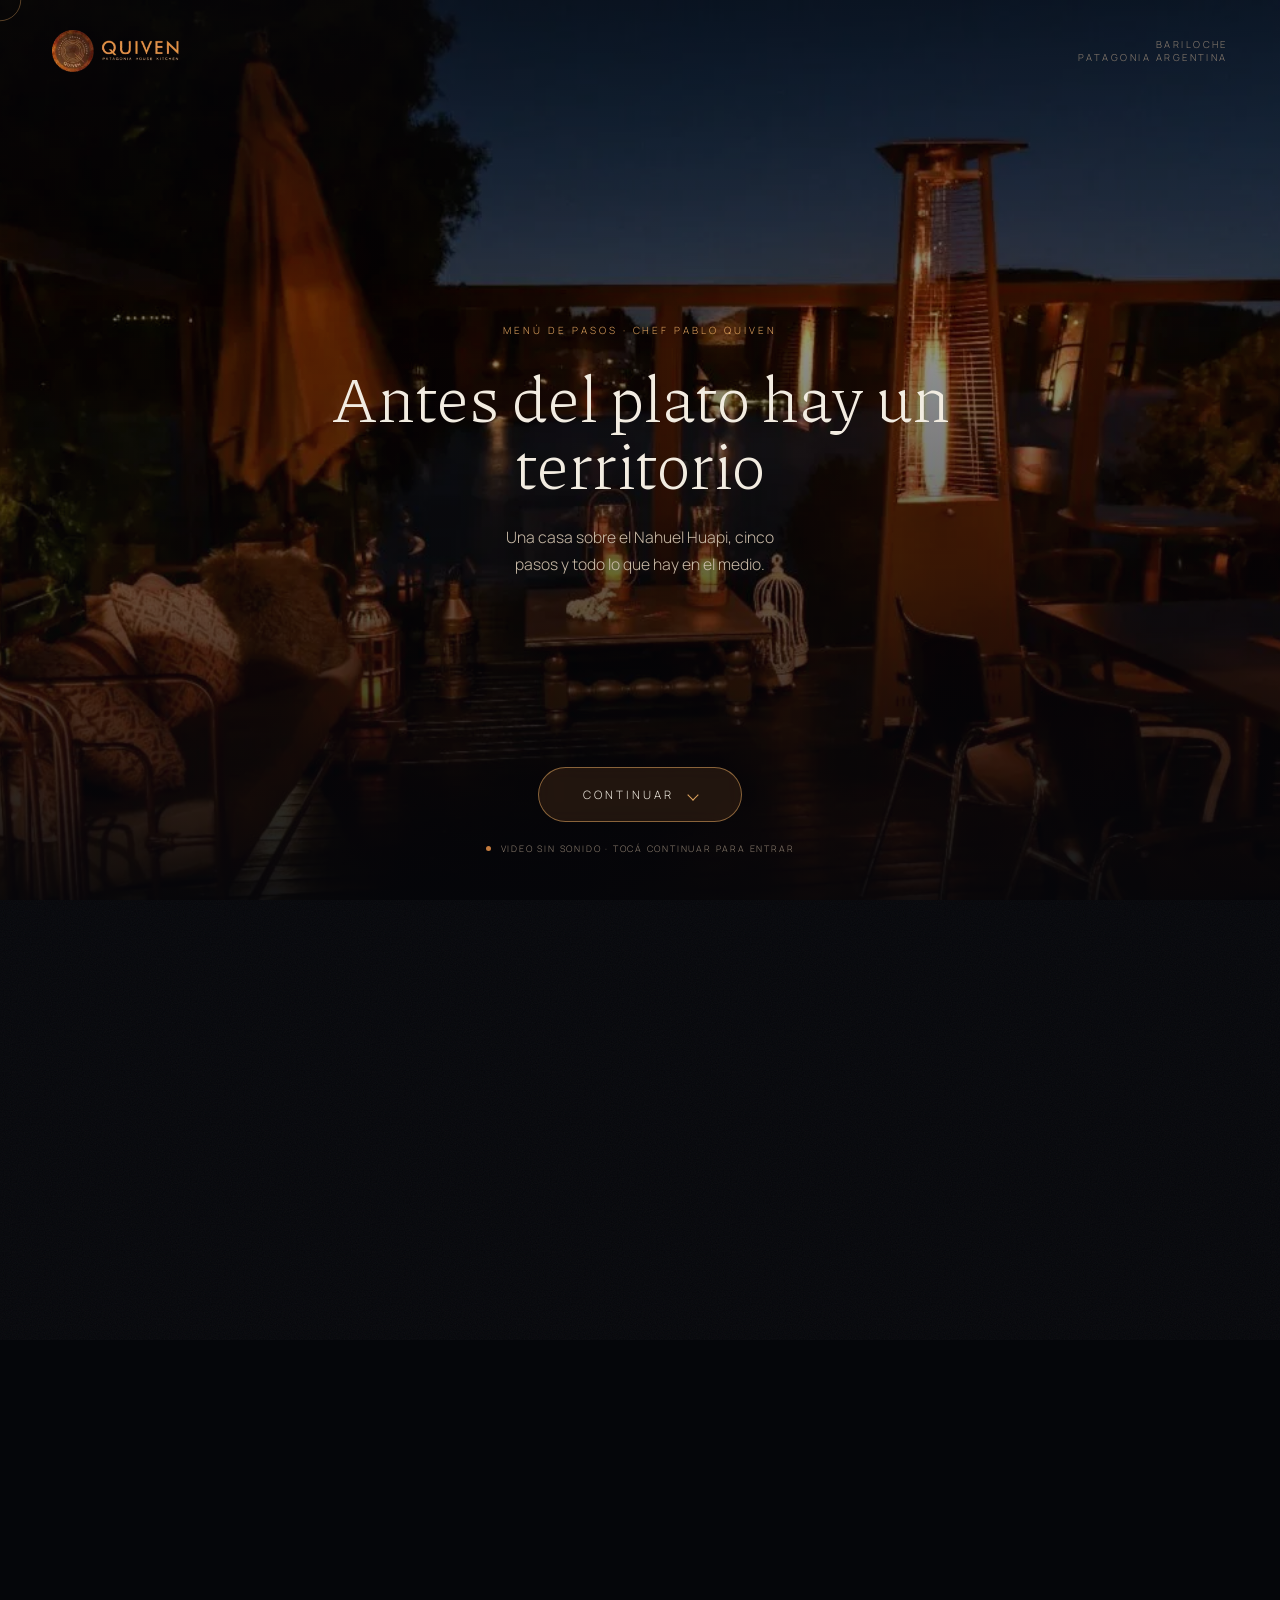
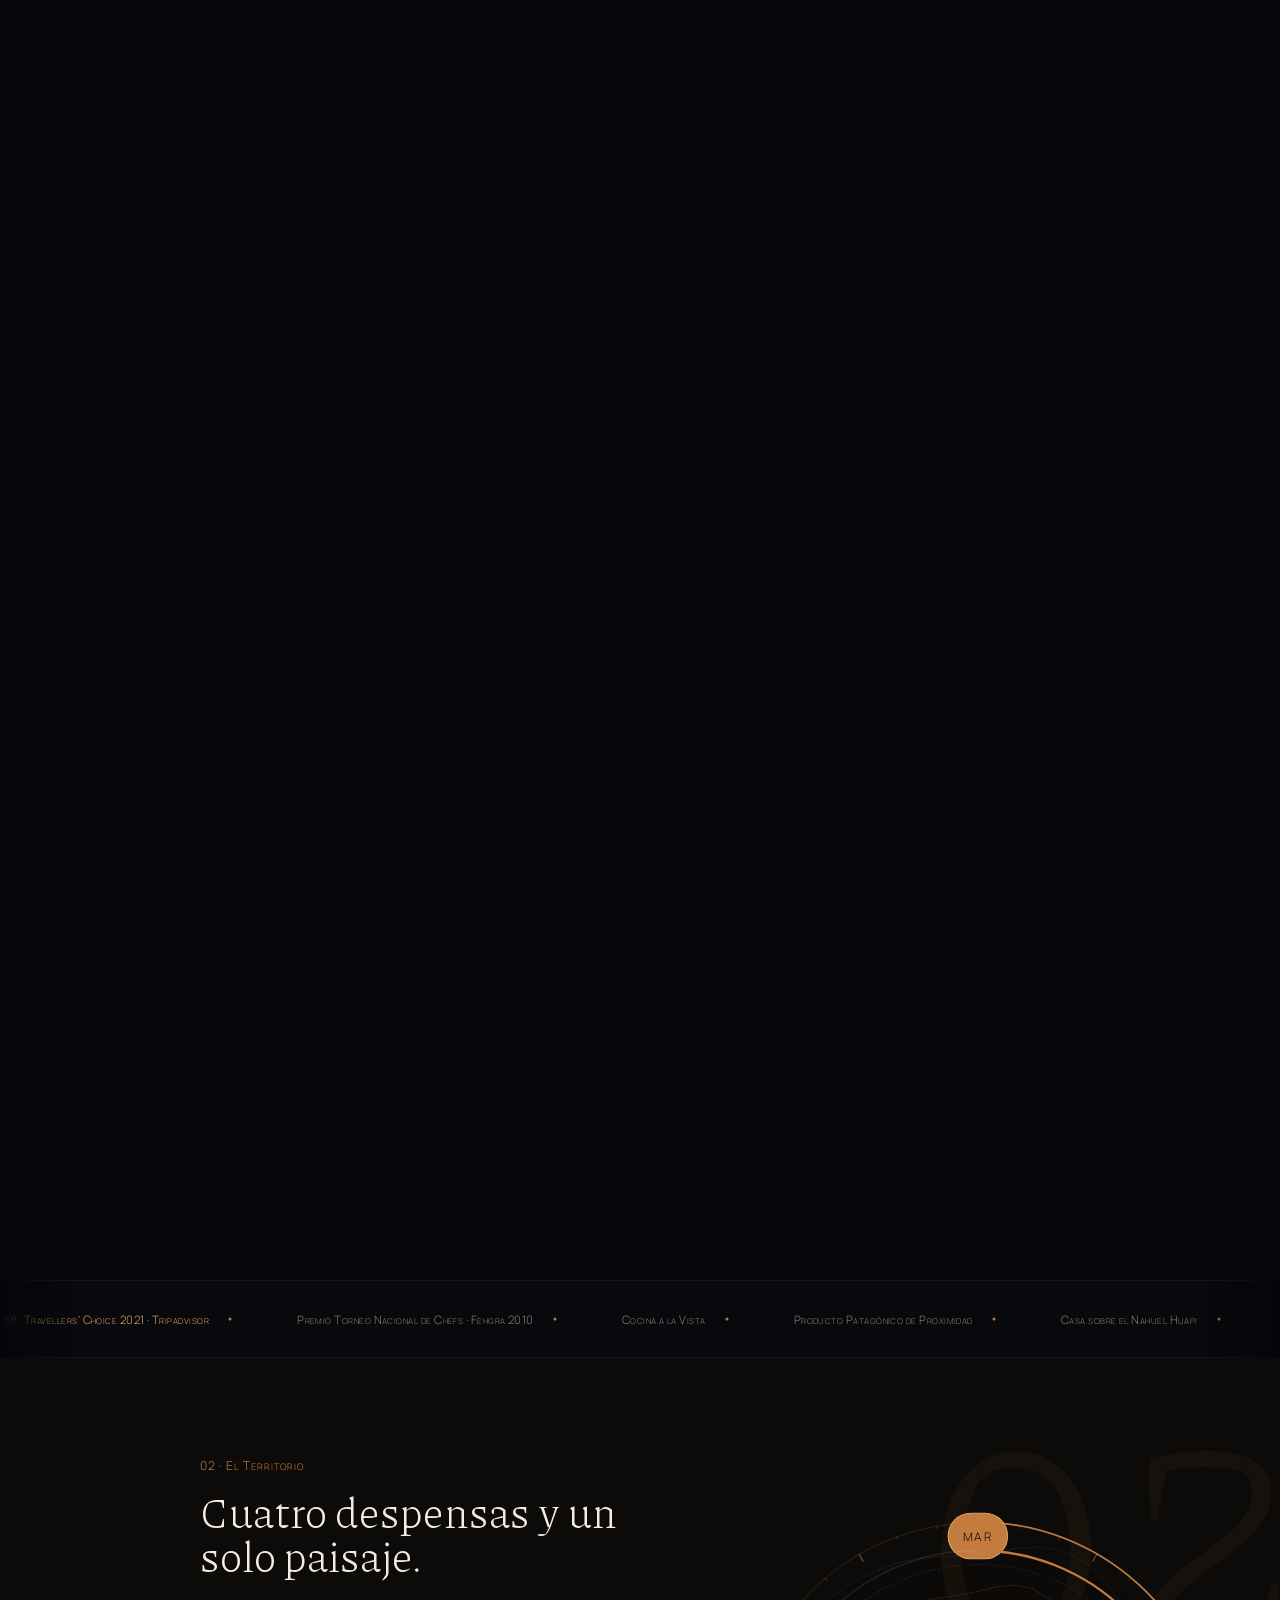
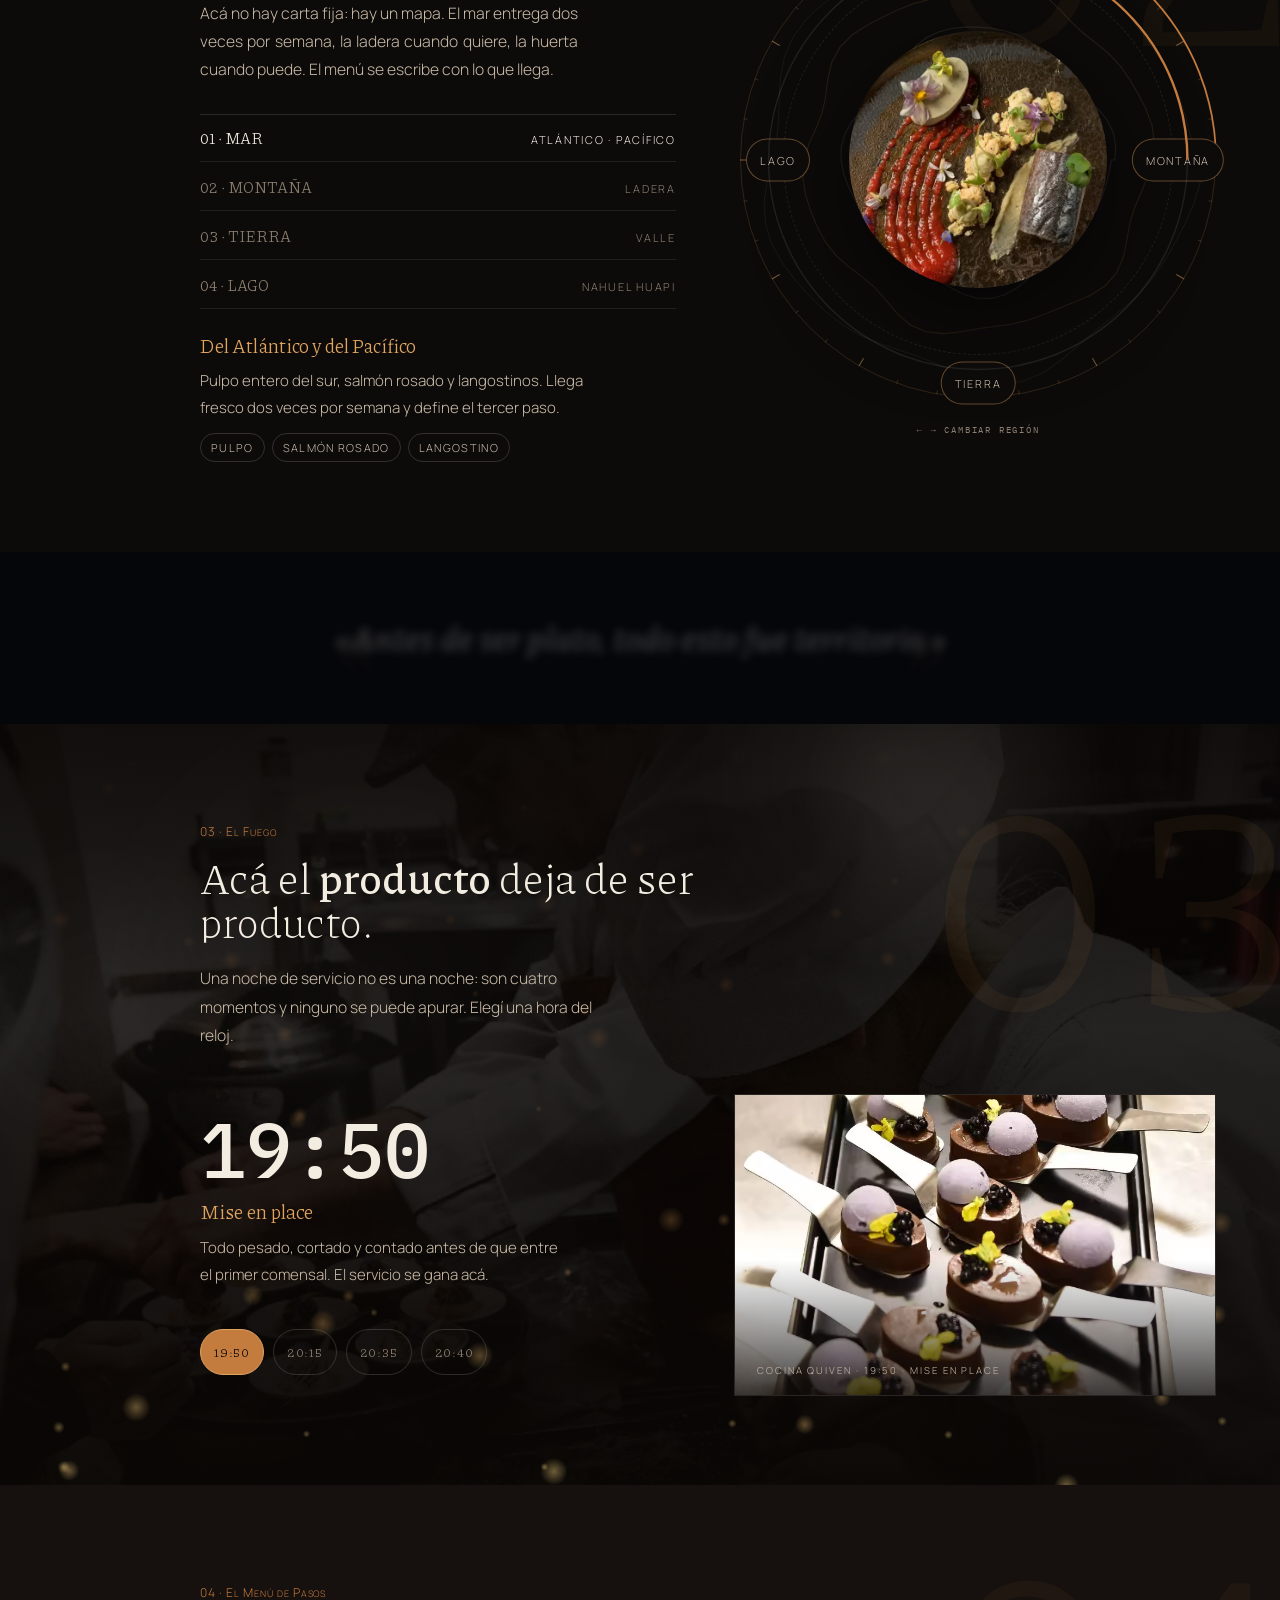
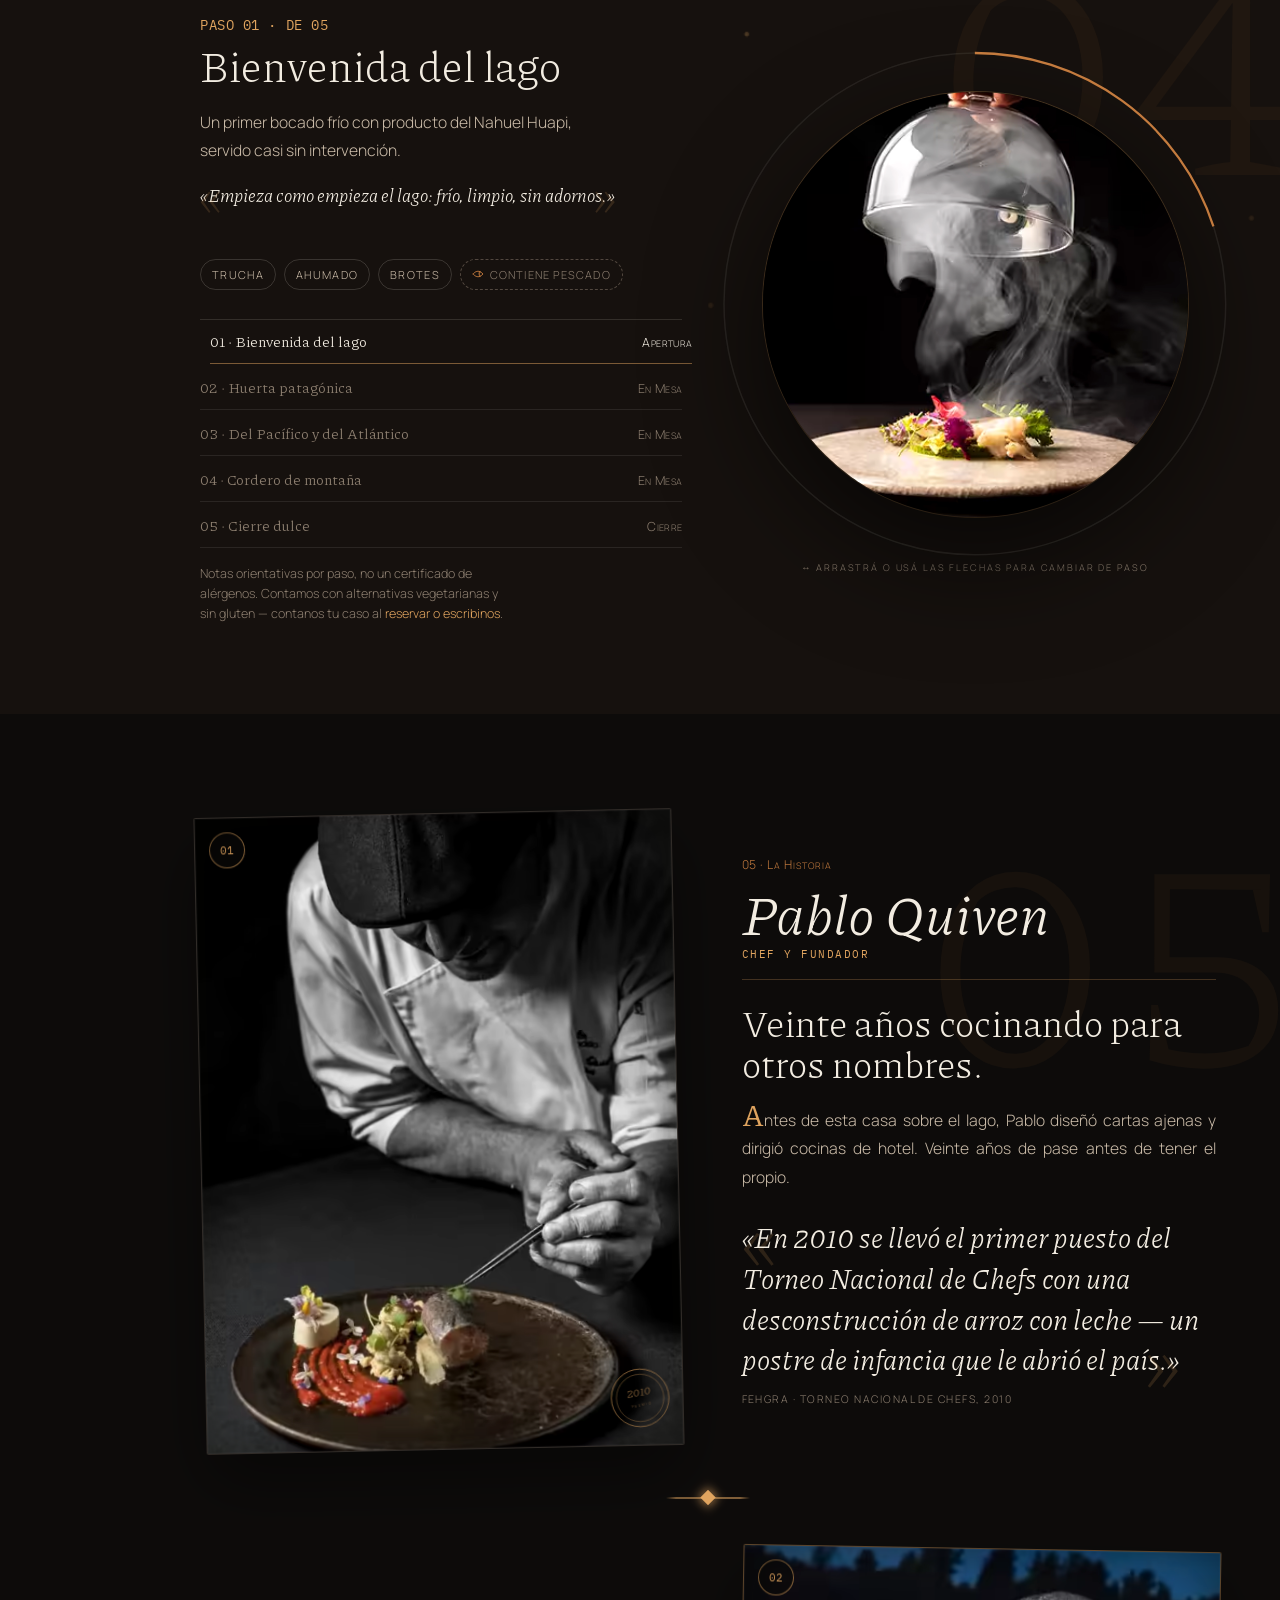
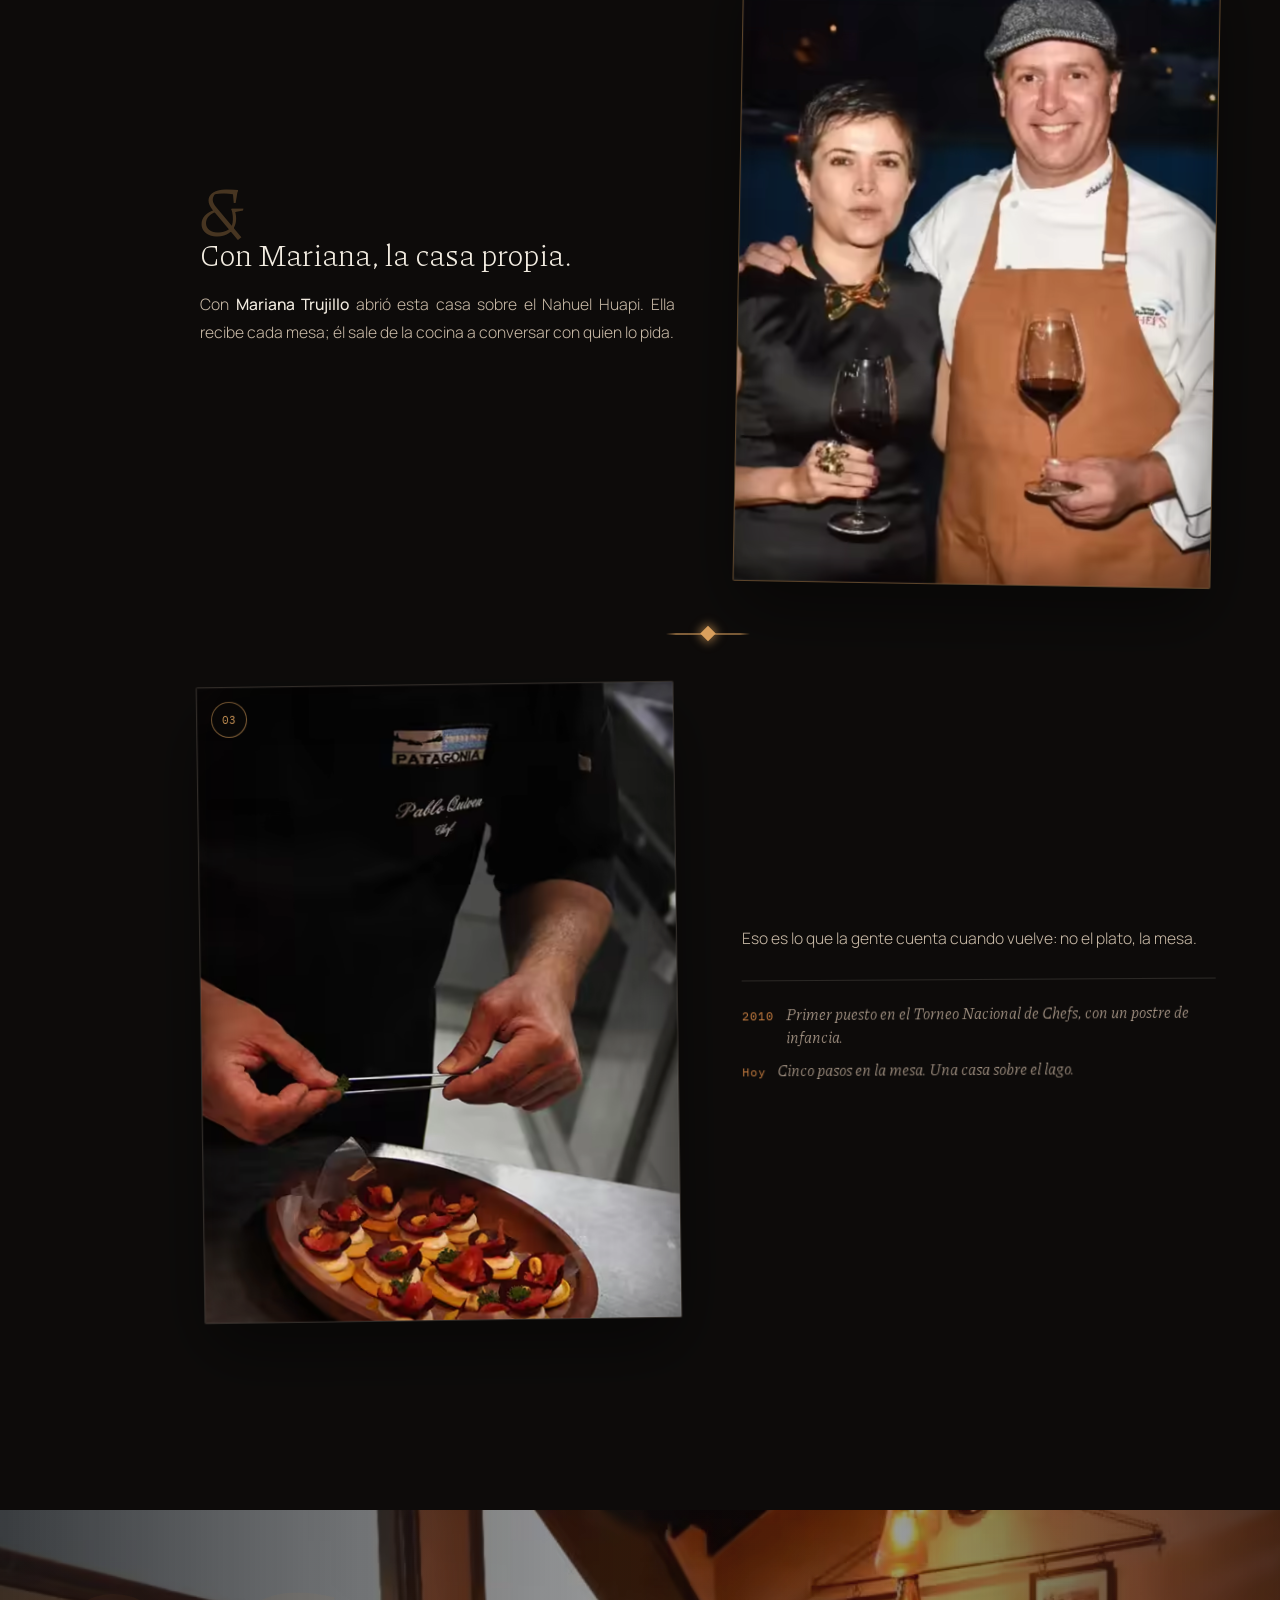
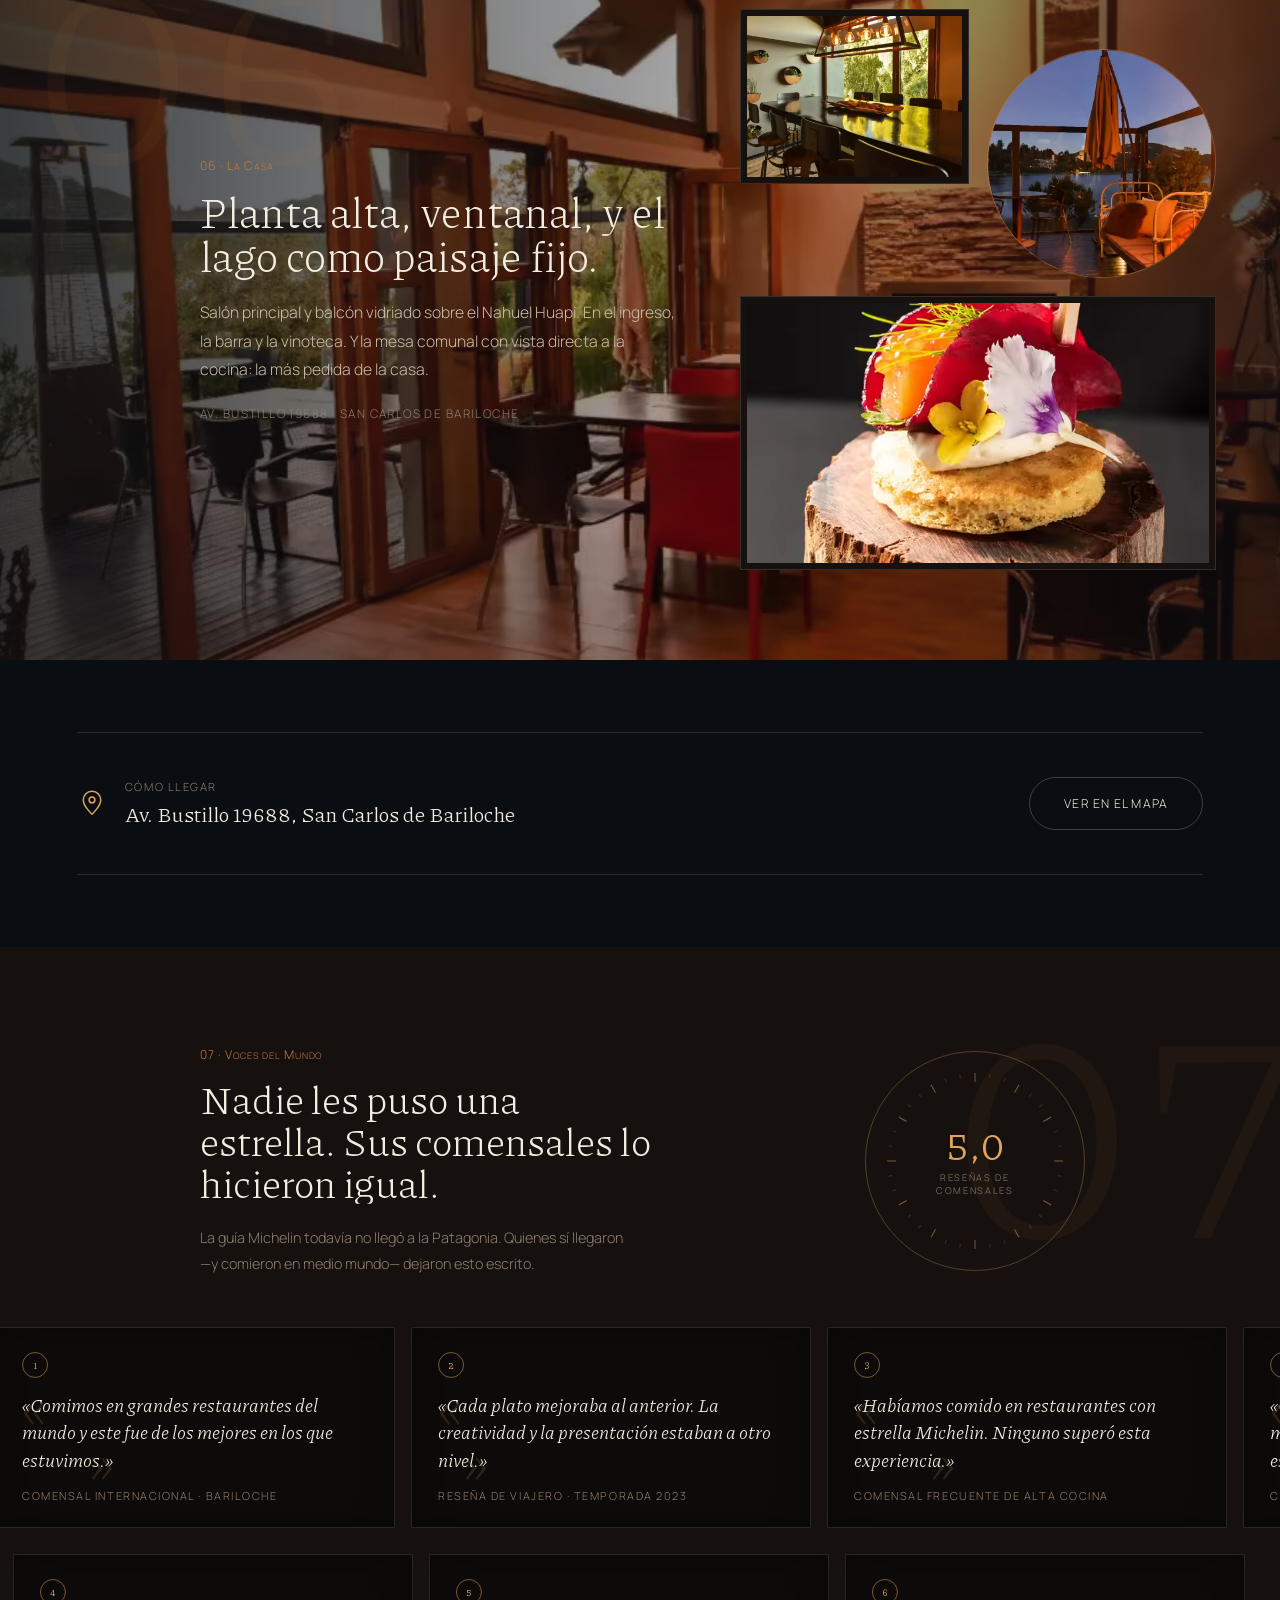
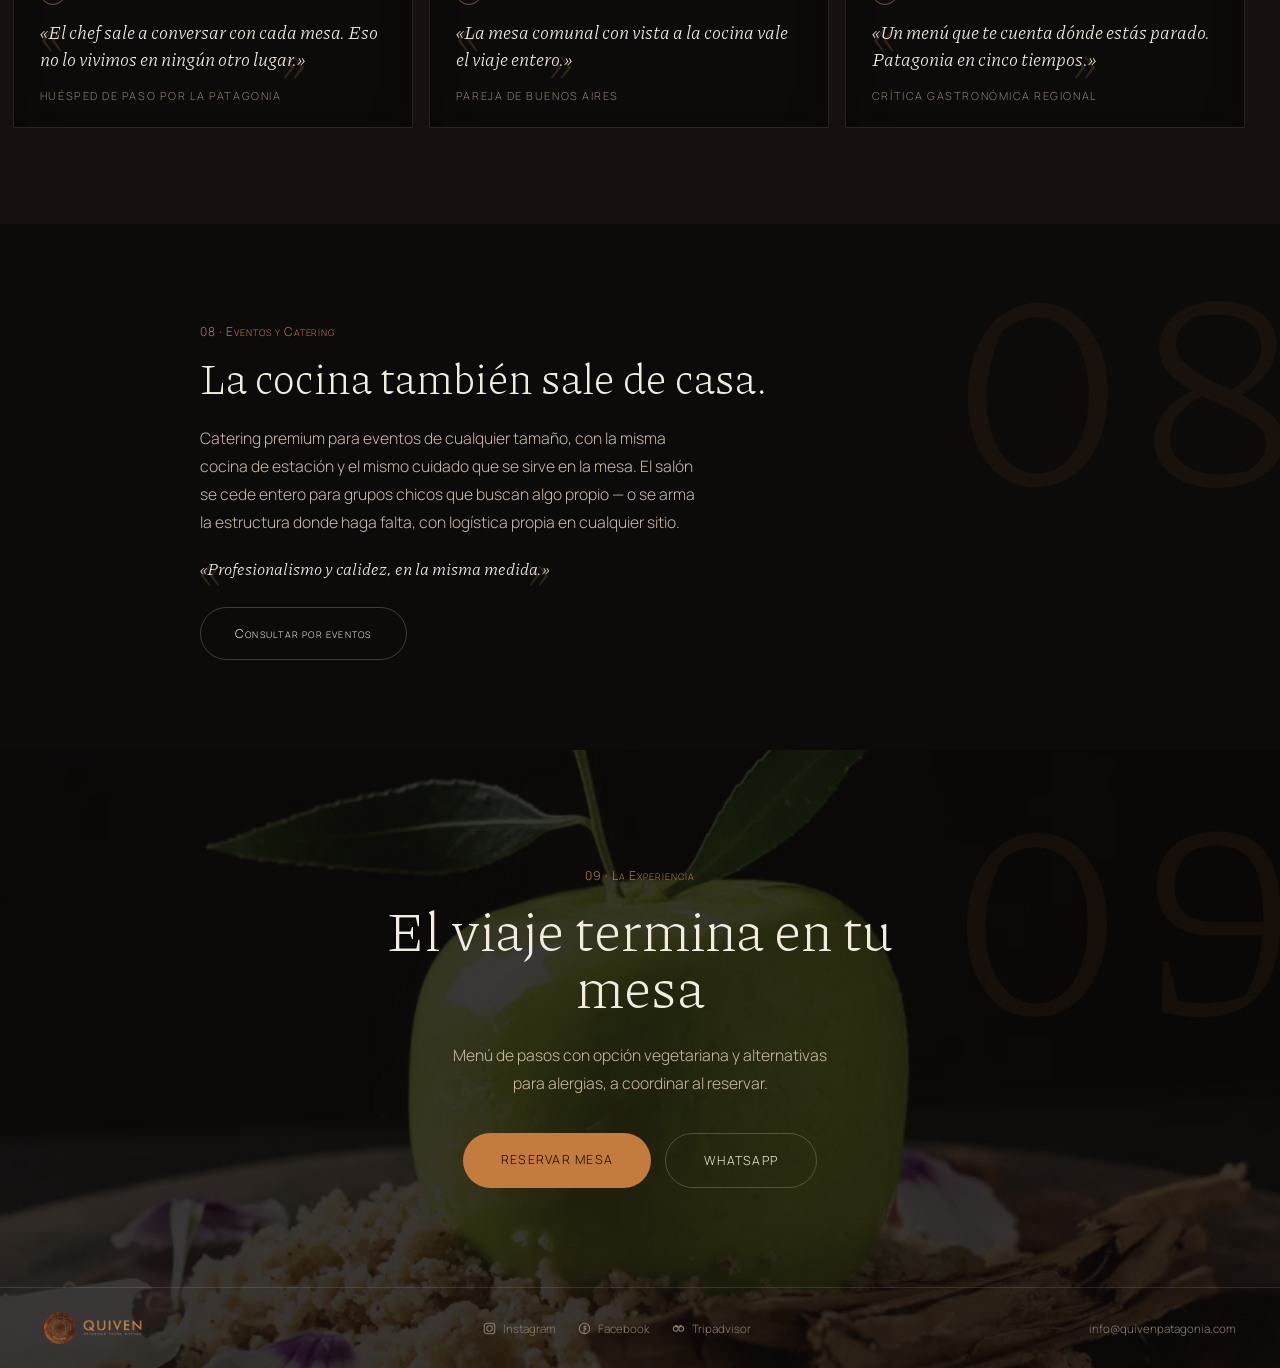
==== commit b191a60a: "Evita que la foto de fondo mobile se descargue en desktop, donde es invisible mostrarCap() pisaba el" ====
--- a/index.html
+++ b/index.html
@@ -776,7 +776,7 @@
 </div>
 
 <script defer src="js/i18n.min.js?v=48"></script>
-<script defer src="js/main.min.js?v=89"></script>
+<script defer src="js/main.min.js?v=90"></script>
 <!-- Analítica: GoatCounter (gratuito, sin cookies, no vende datos). Desactivado
      hasta tener una cuenta real -- CODIGO es un subdominio inexistente, así que
      el script se descargaba (~3KB) y fallaba en cada carga sin medir nada.
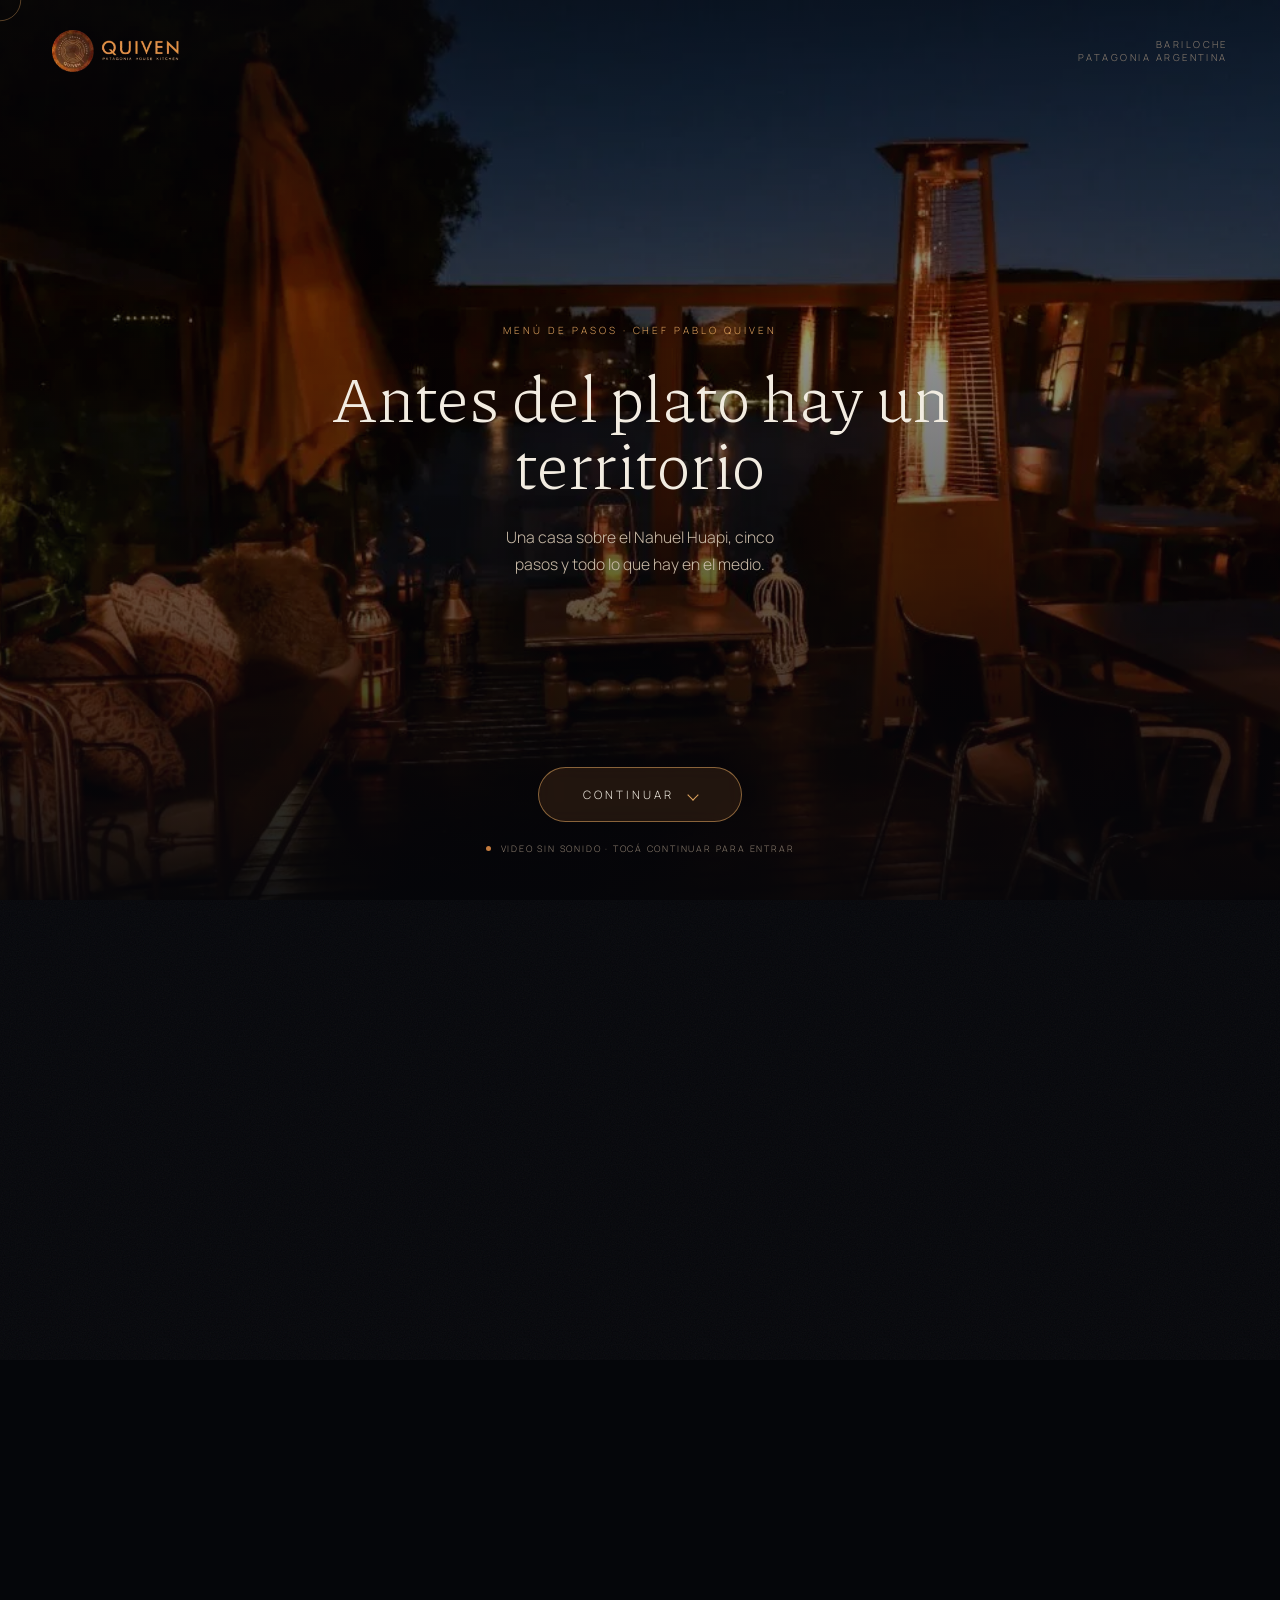
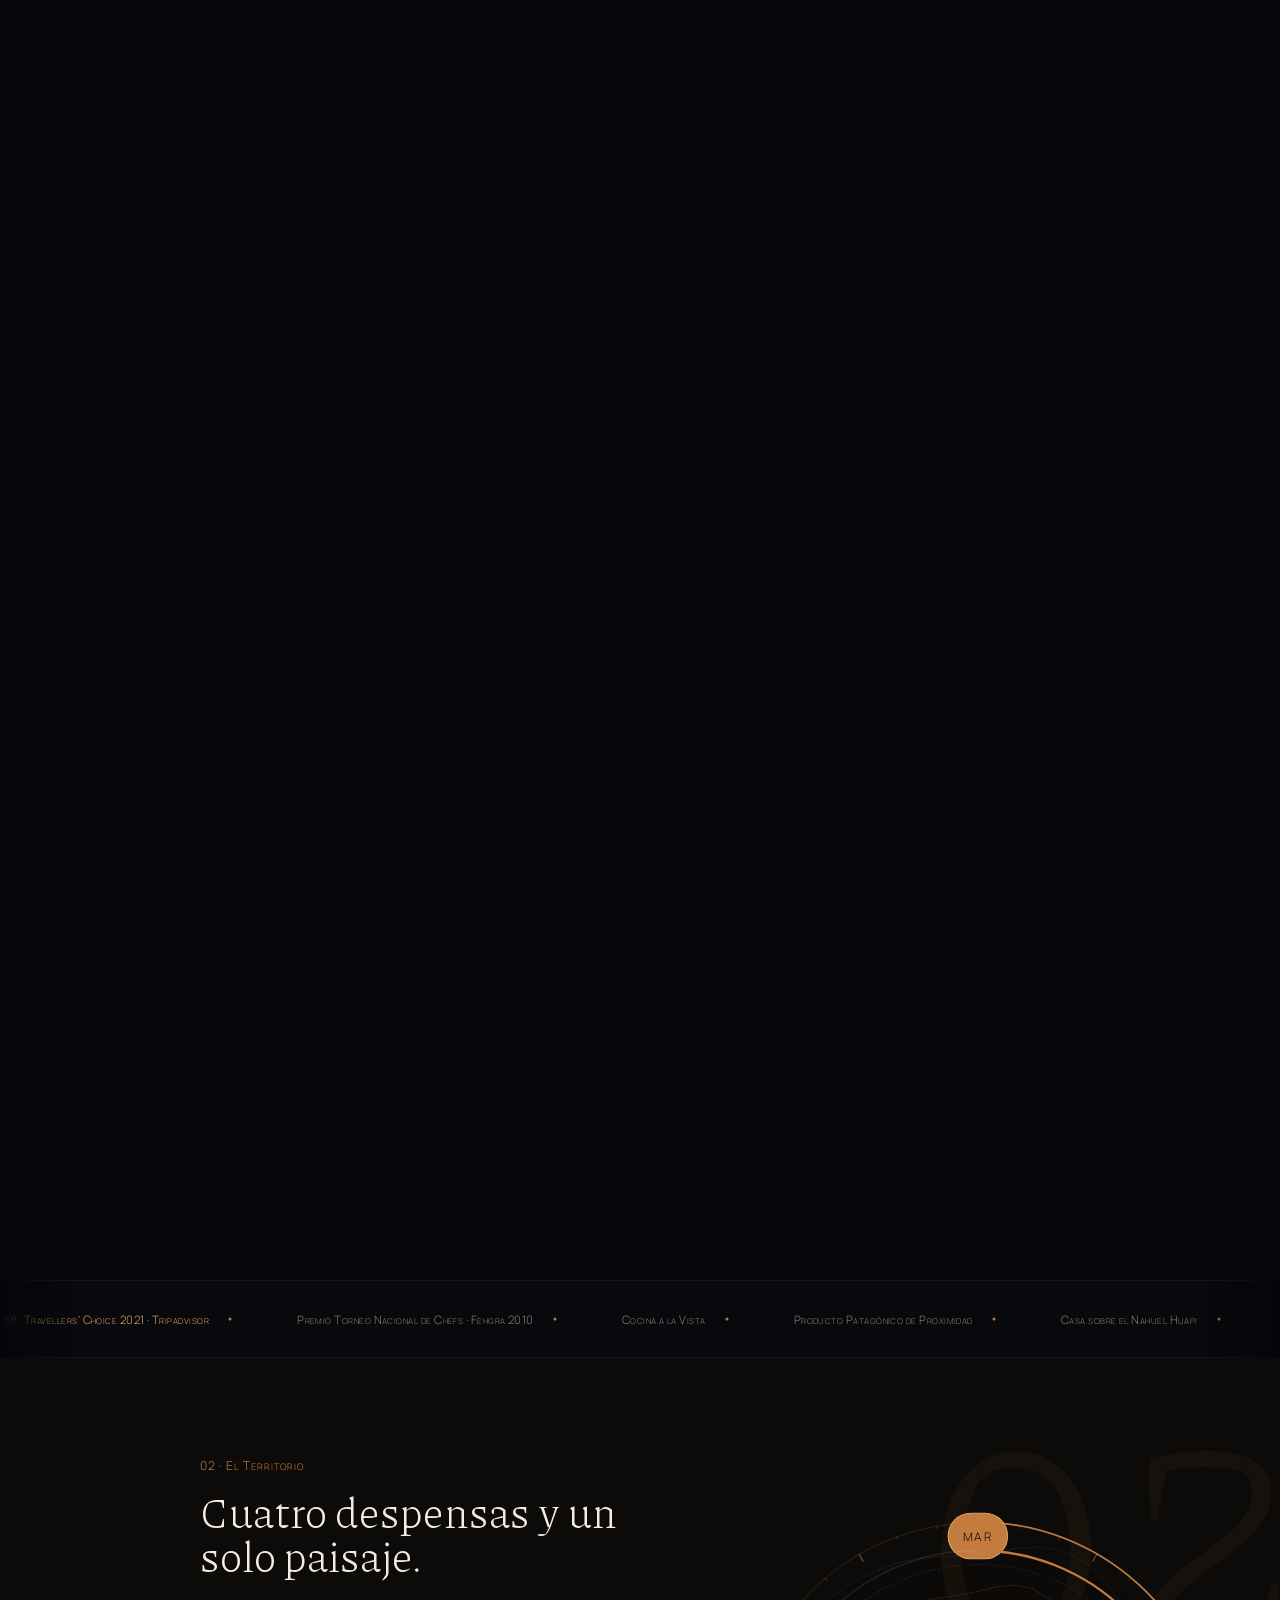
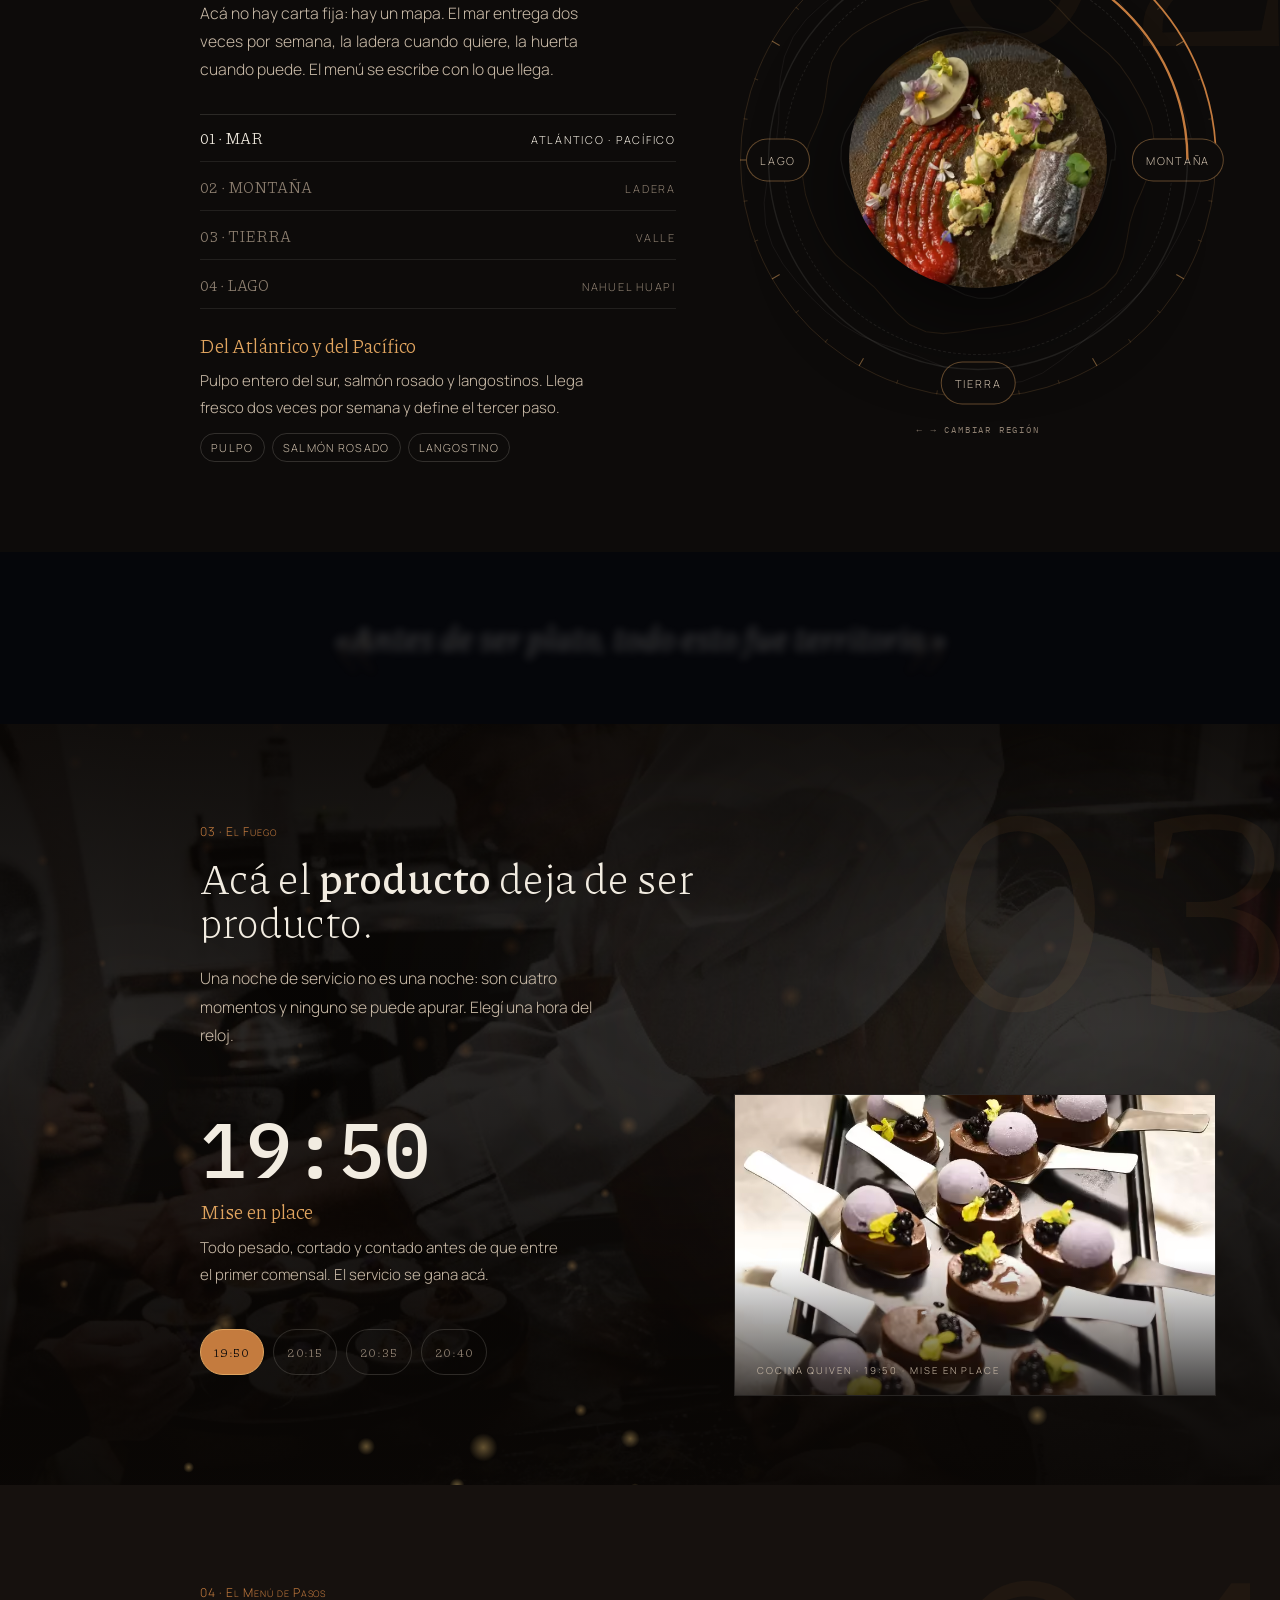
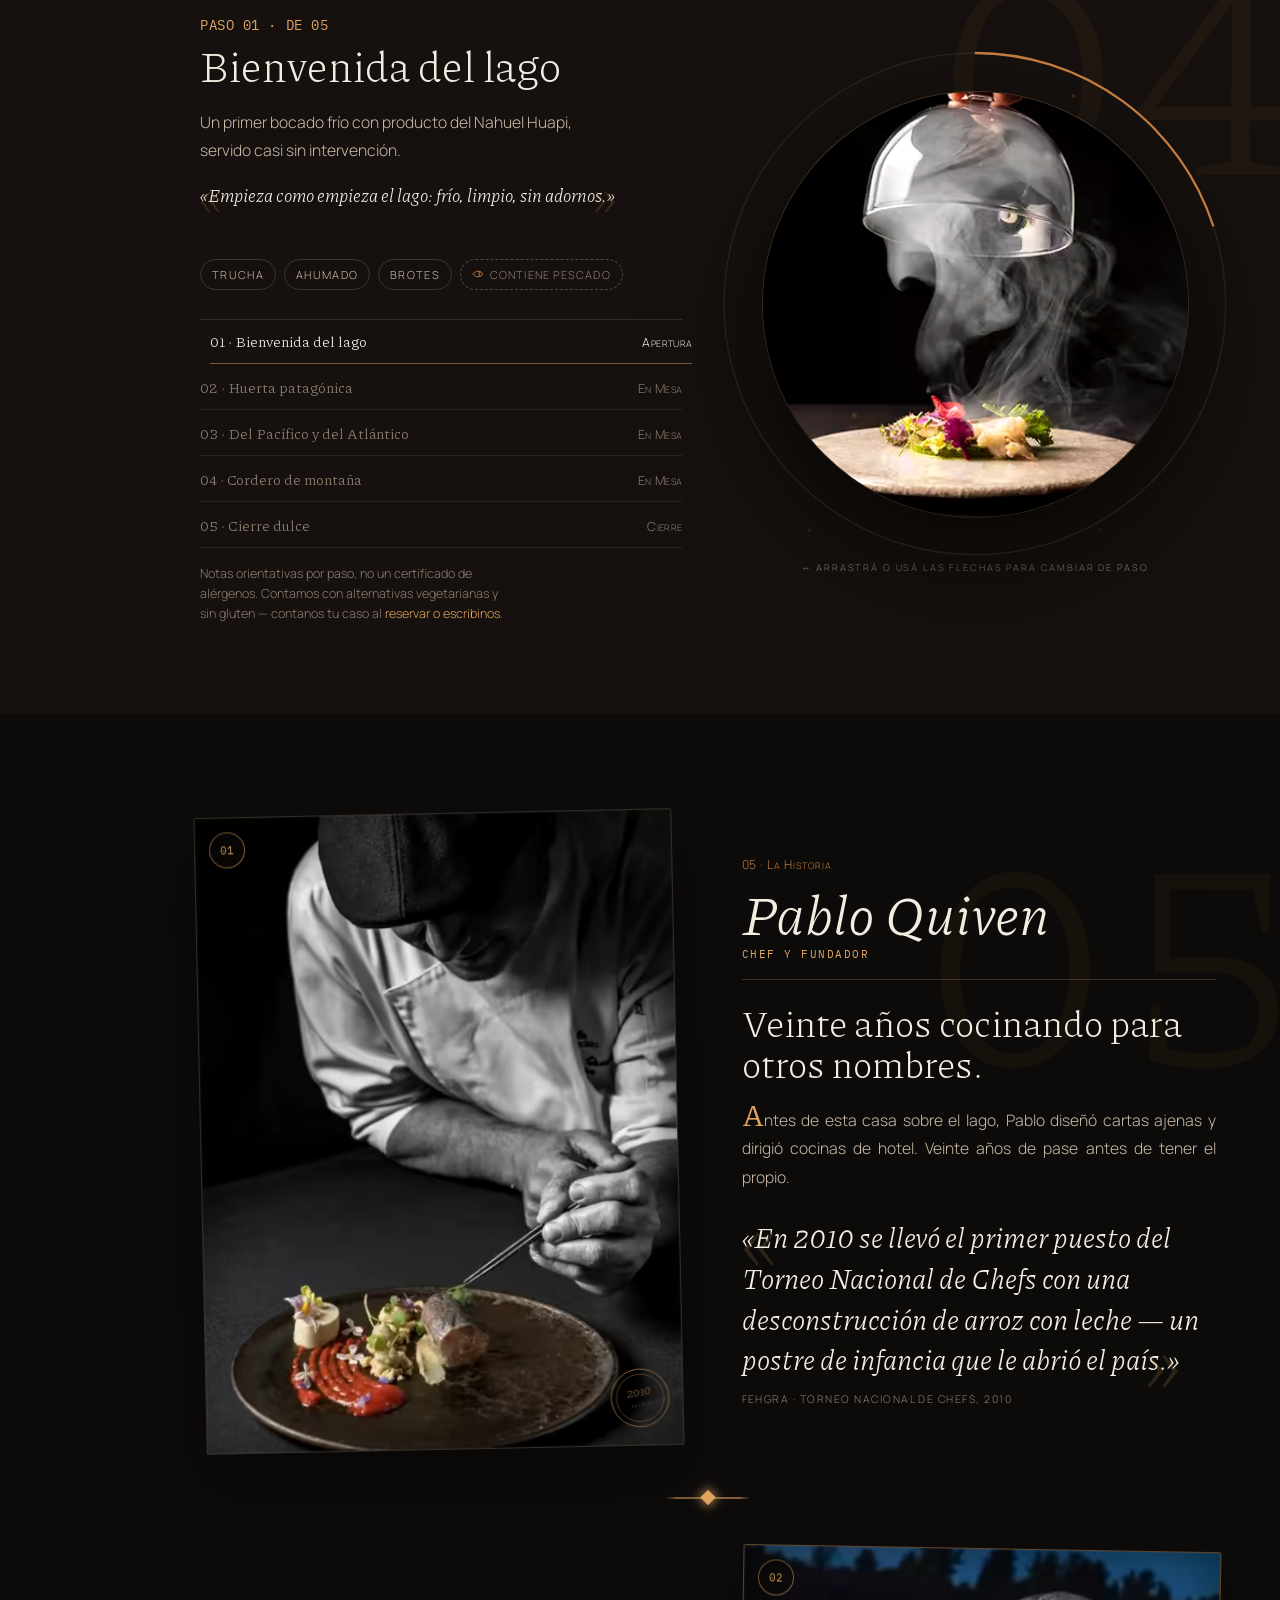
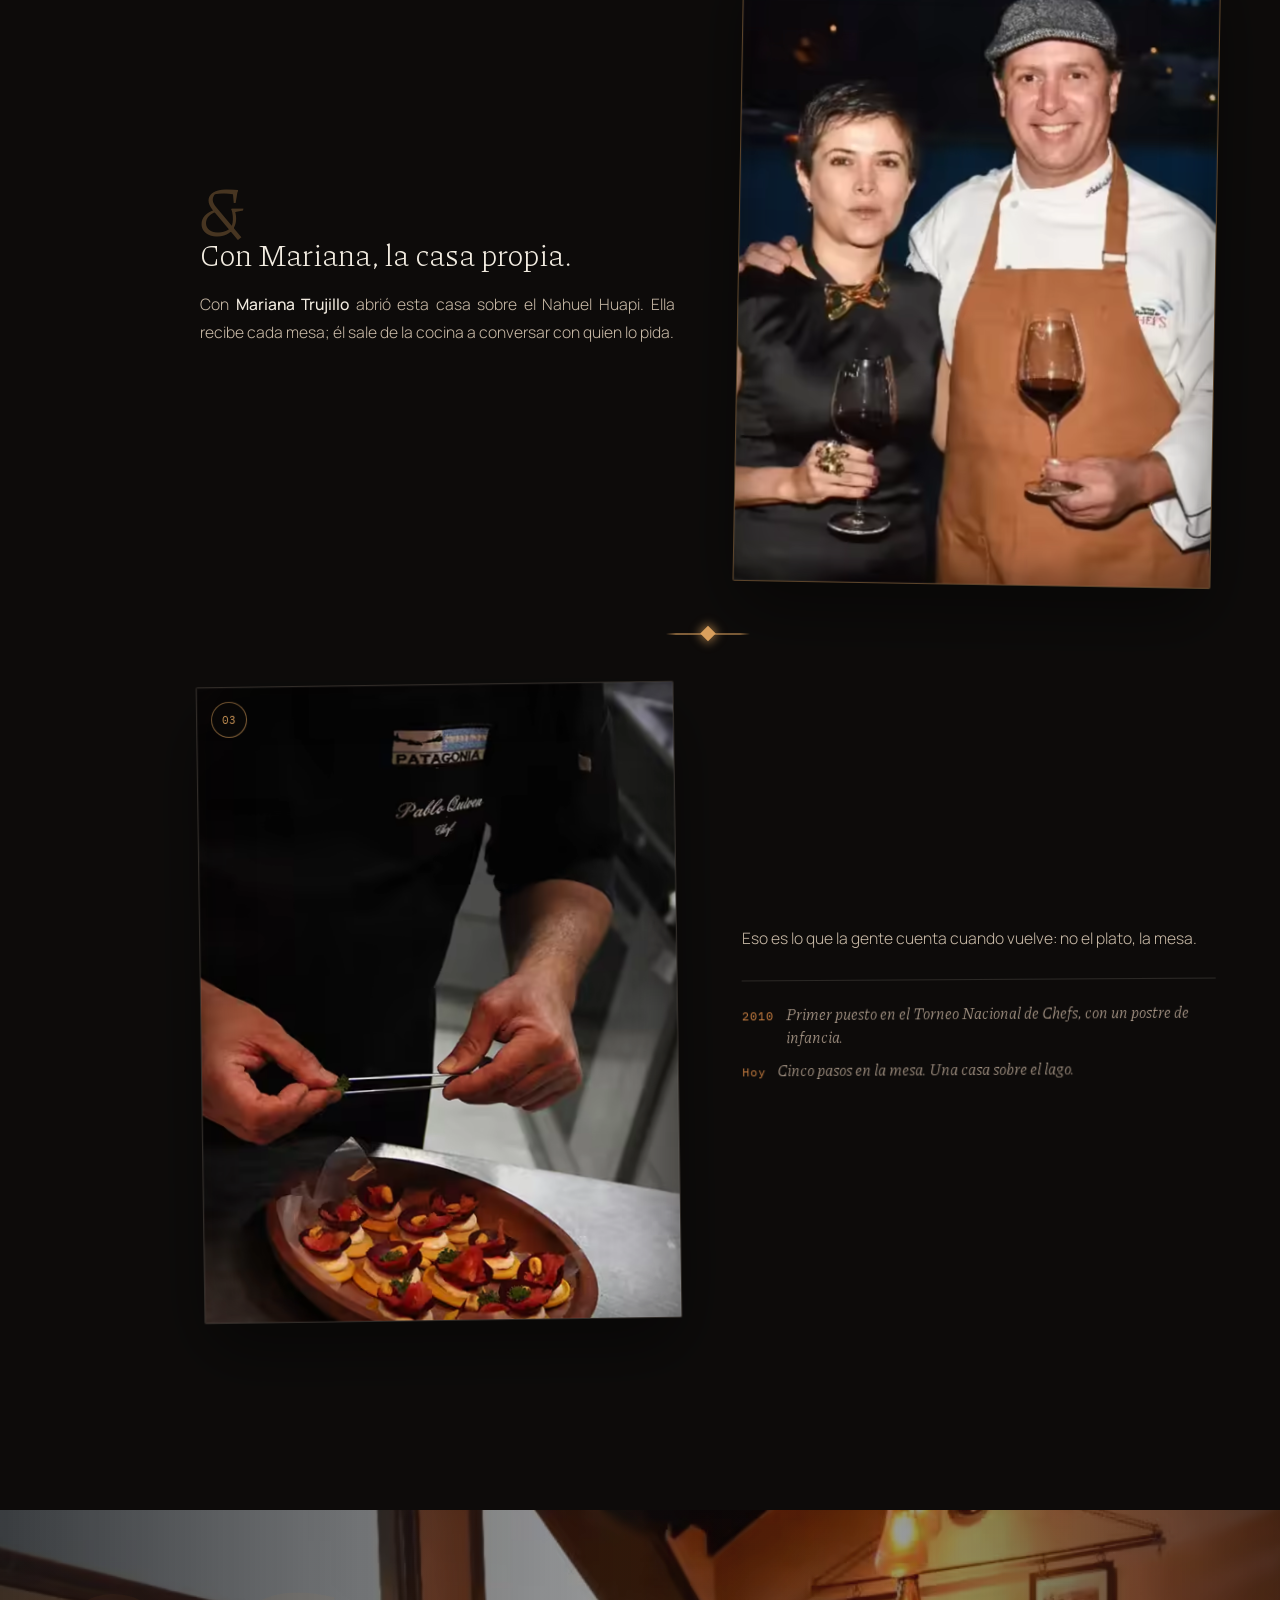
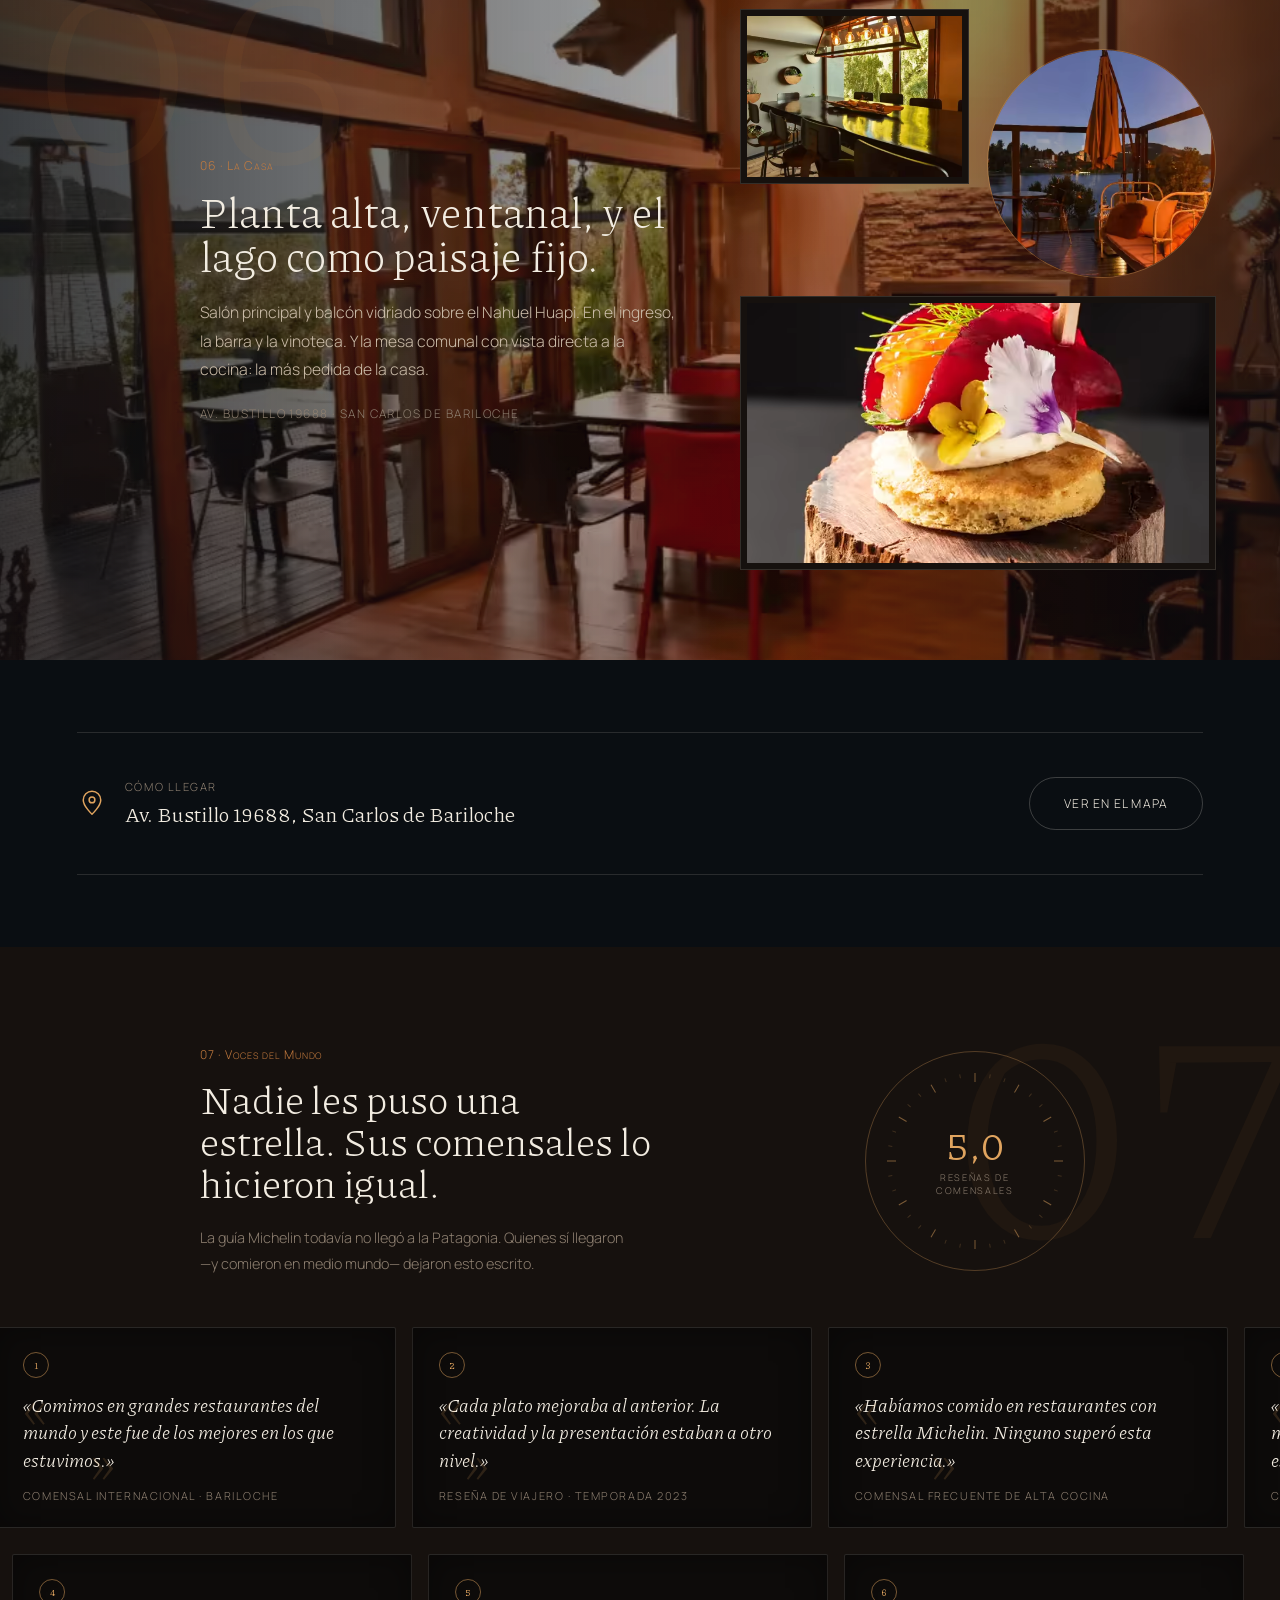
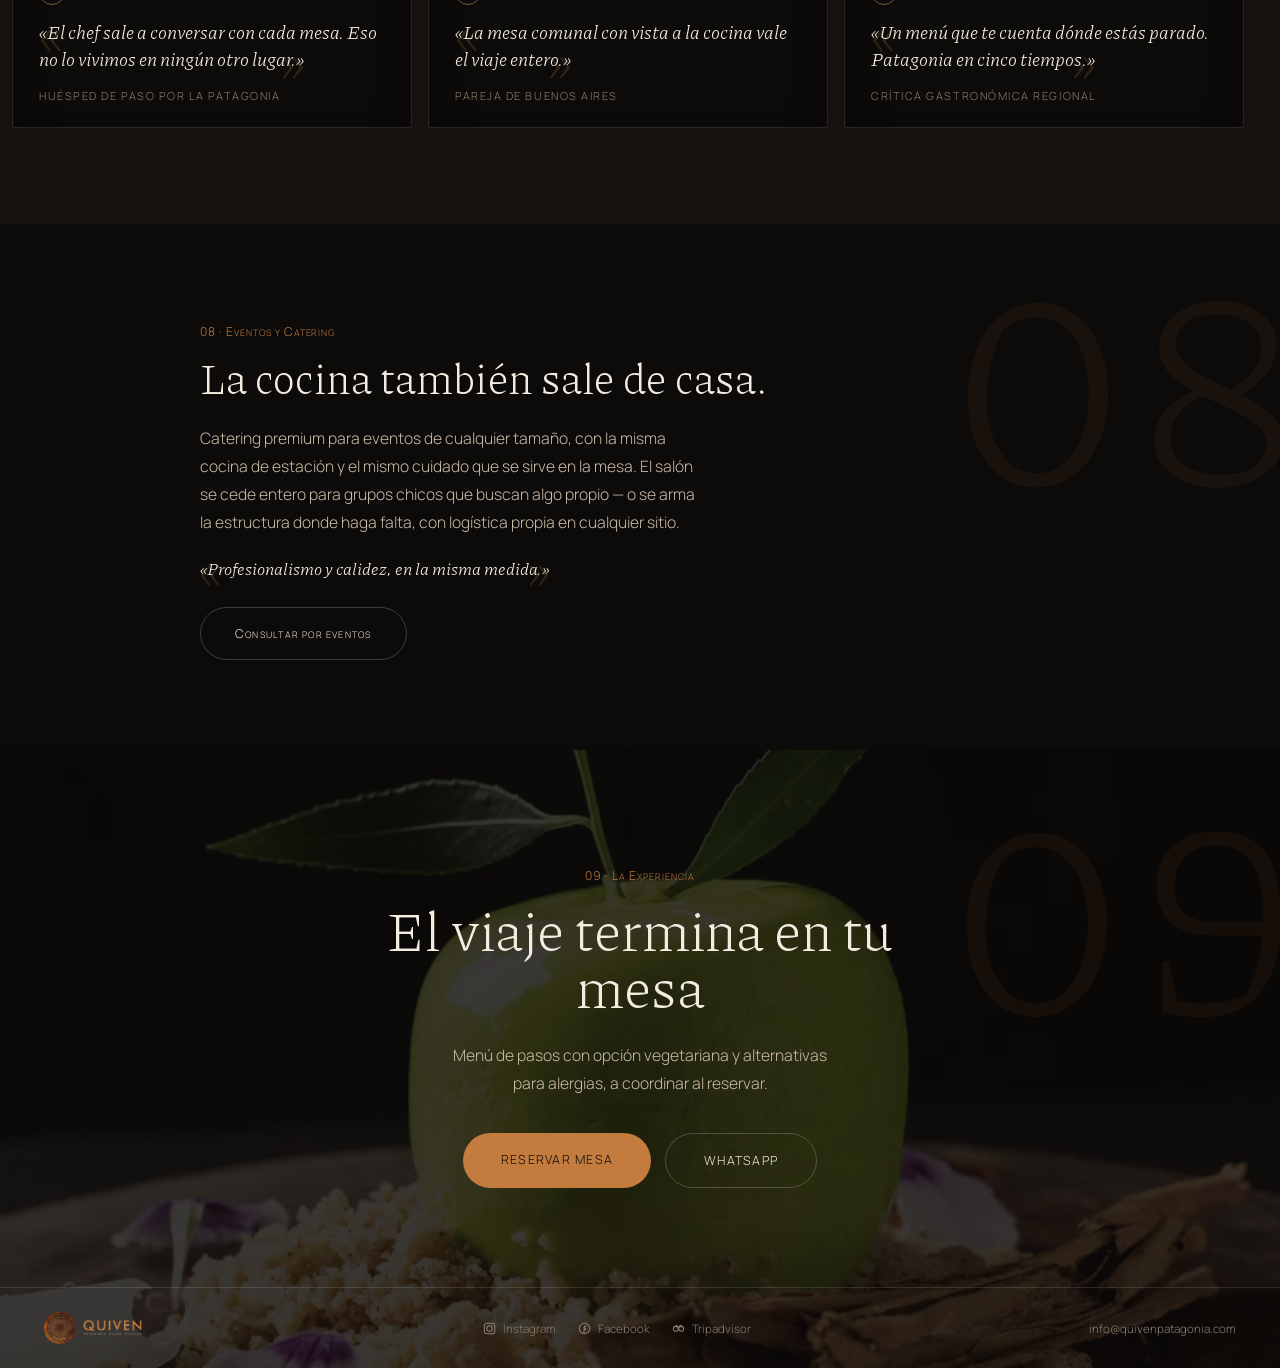
==== commit d93d6454: "Agrega service worker para cachear assets estáticos en visitas repetidas Cache-first con revalidació" ====
--- a/index.html
+++ b/index.html
@@ -776,7 +776,7 @@
 </div>
 
 <script defer src="js/i18n.min.js?v=48"></script>
-<script defer src="js/main.min.js?v=90"></script>
+<script defer src="js/main.min.js?v=91"></script>
 <!-- Analítica: GoatCounter (gratuito, sin cookies, no vende datos). Desactivado
      hasta tener una cuenta real -- CODIGO es un subdominio inexistente, así que
      el script se descargaba (~3KB) y fallaba en cada carga sin medir nada.
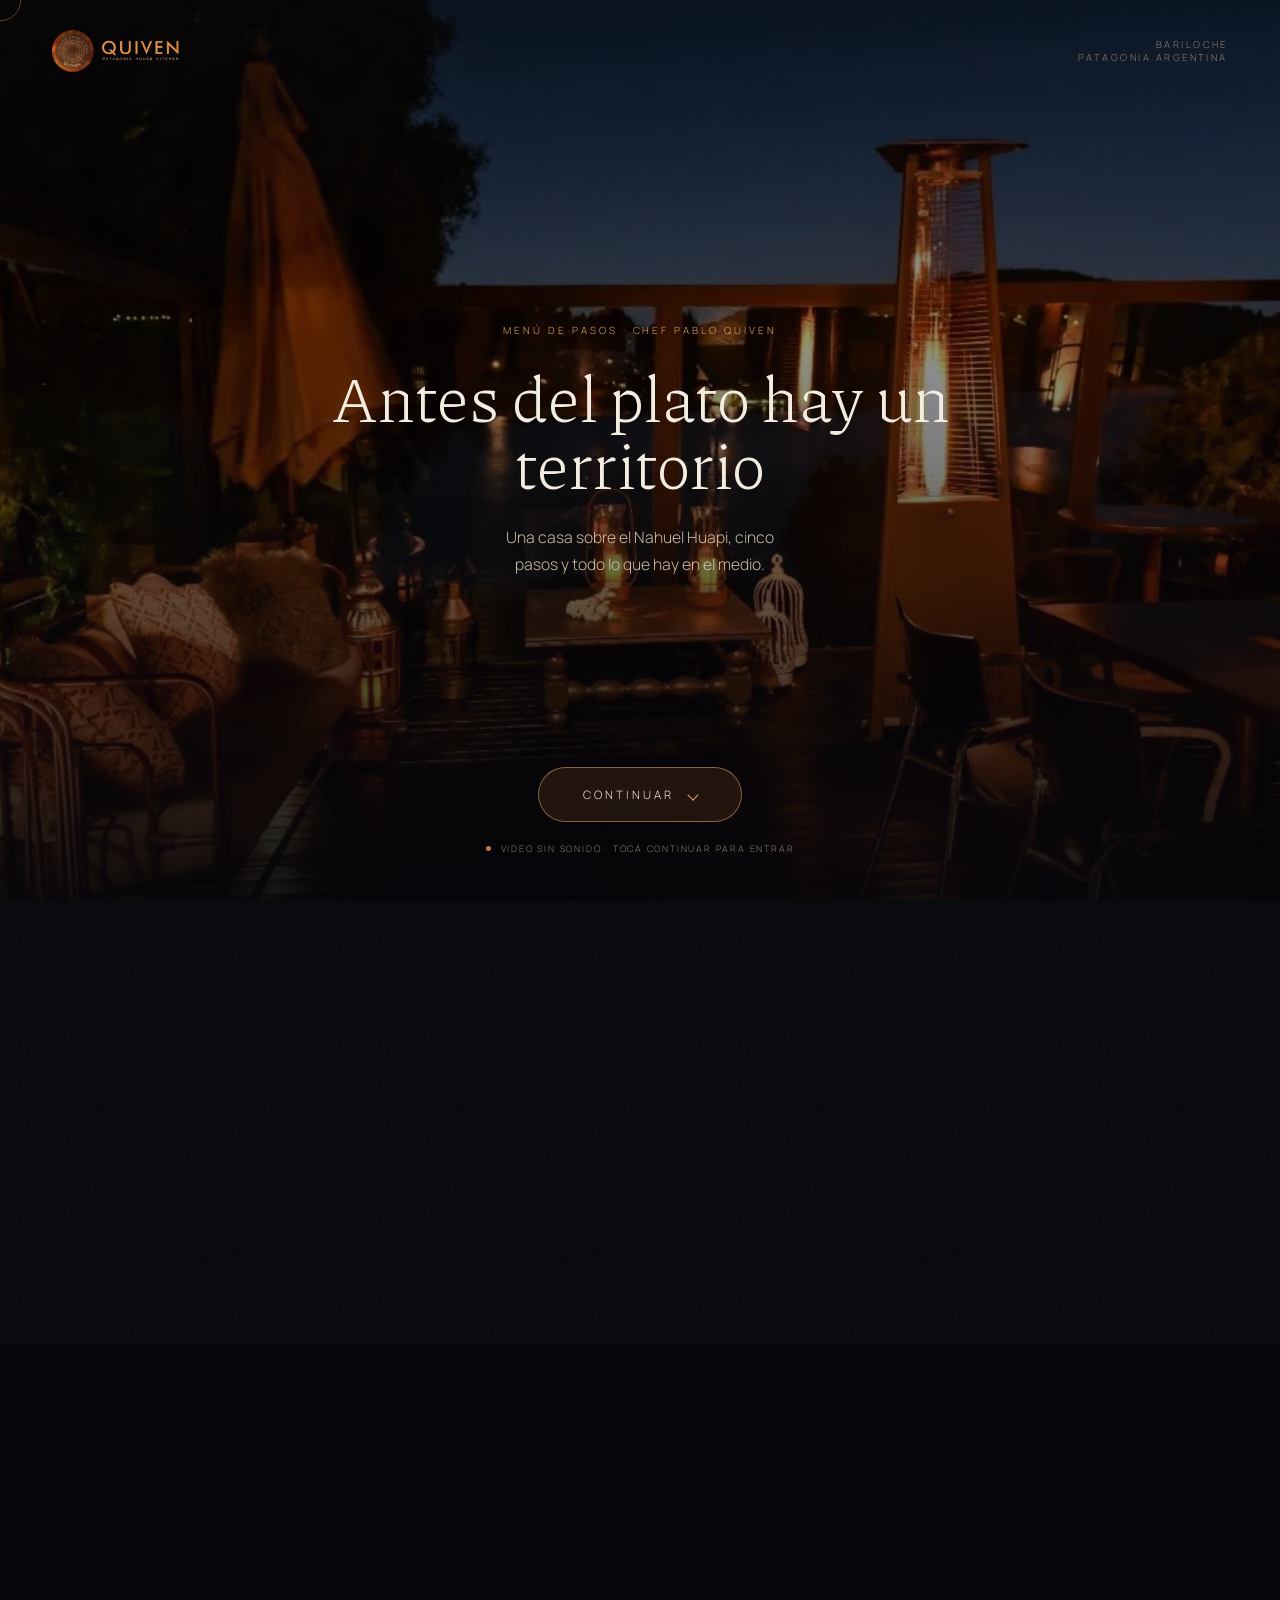
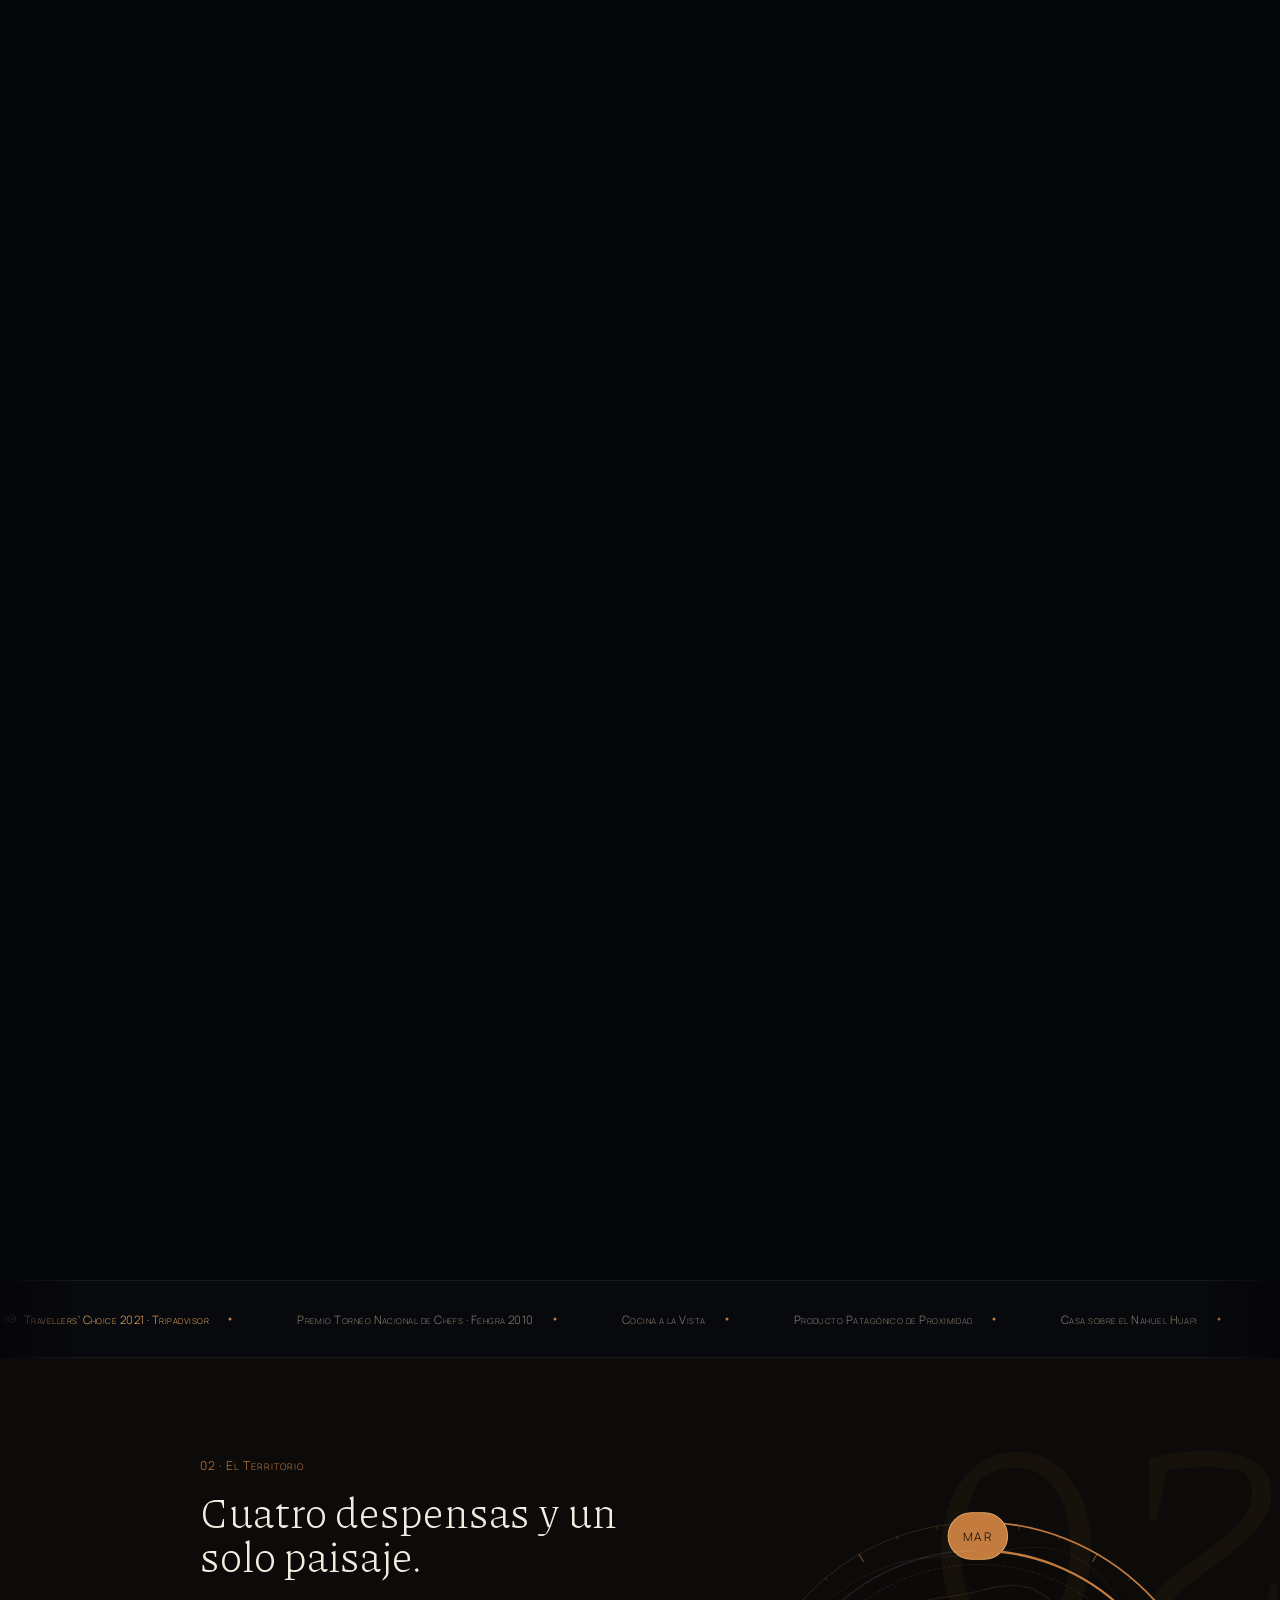
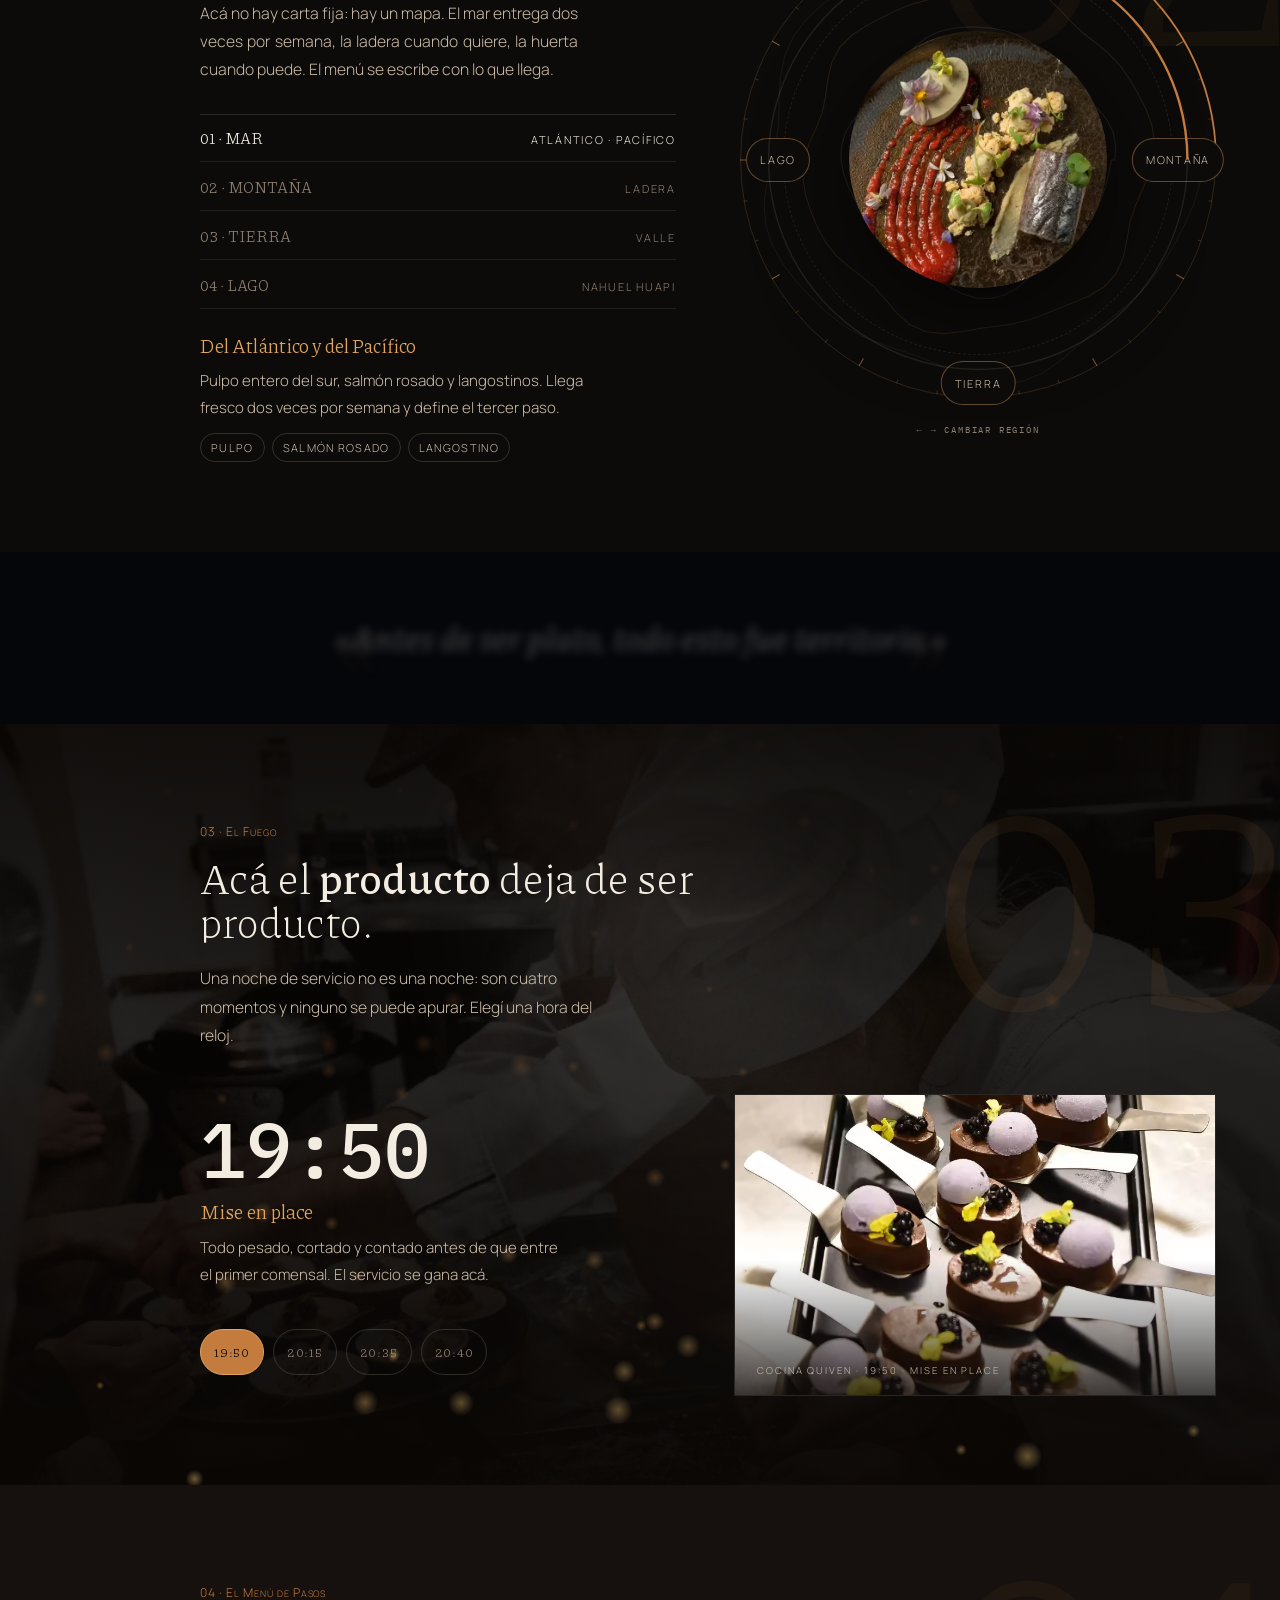
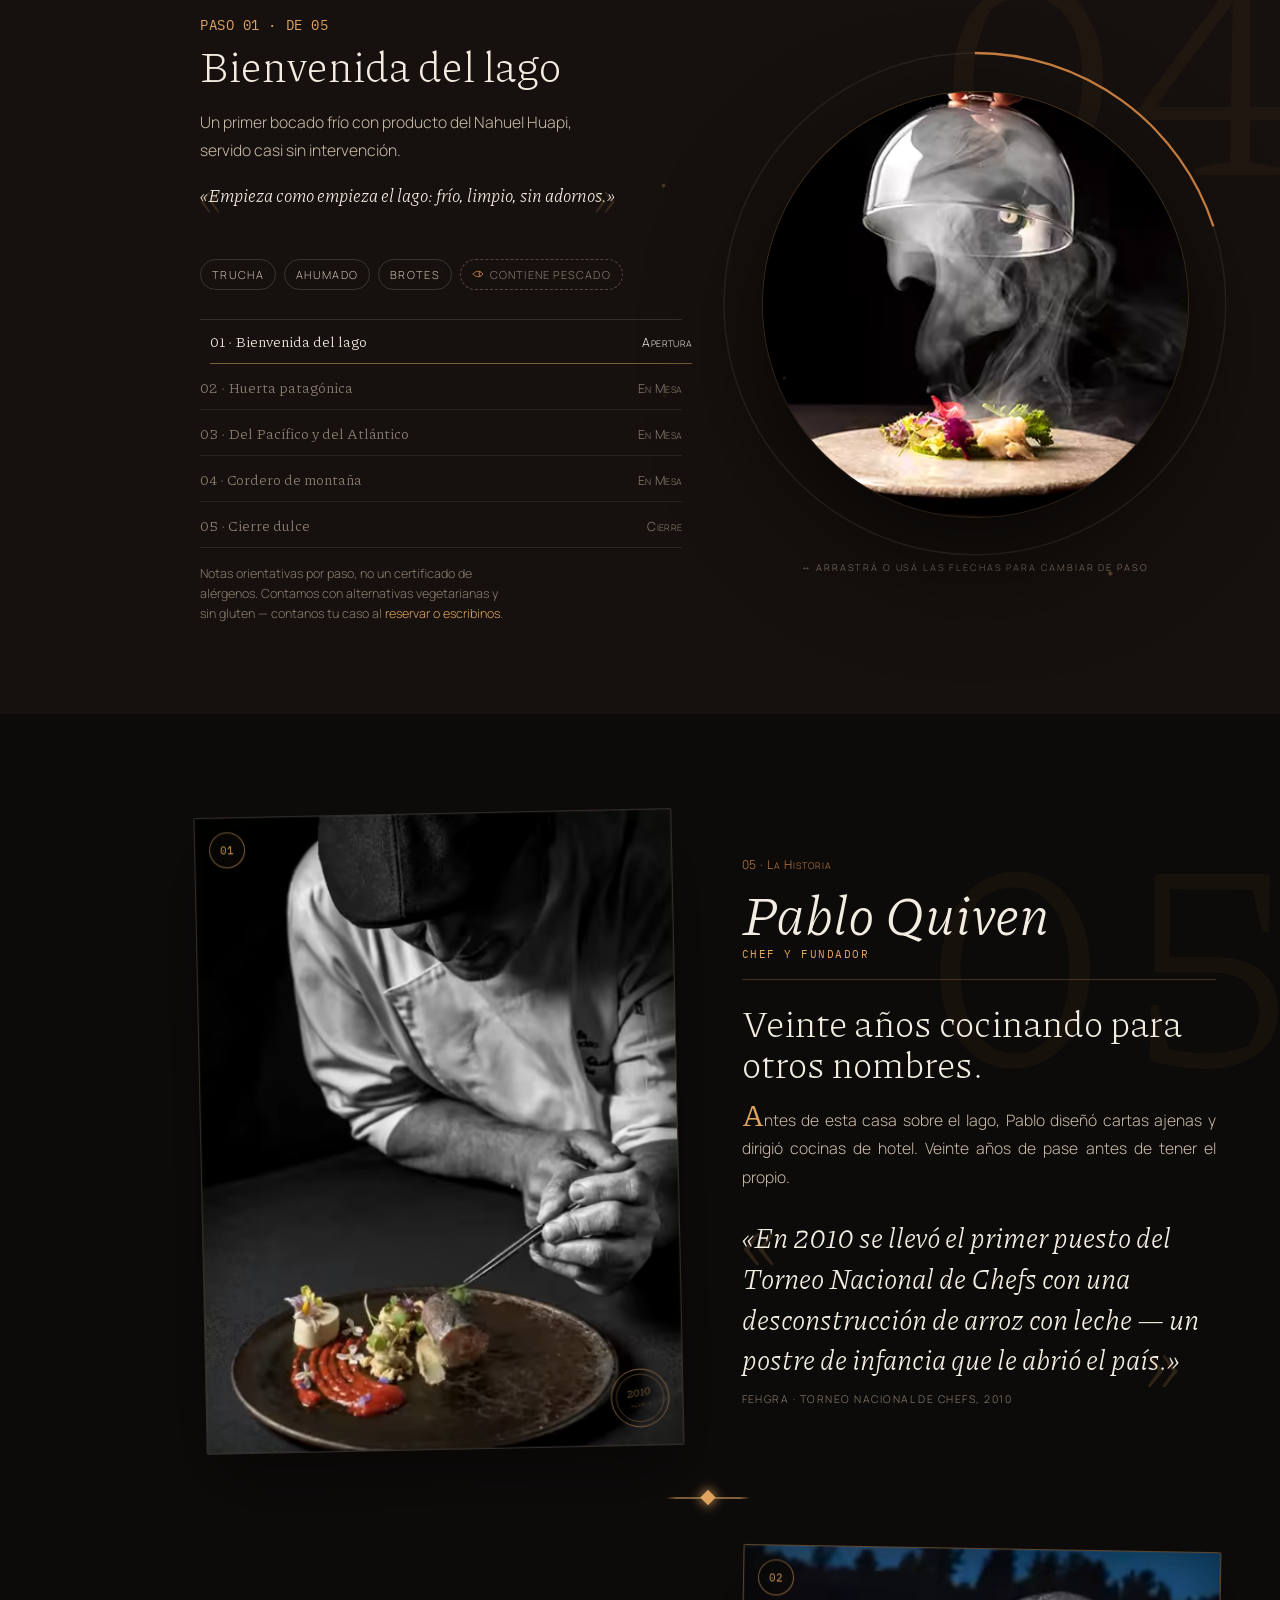
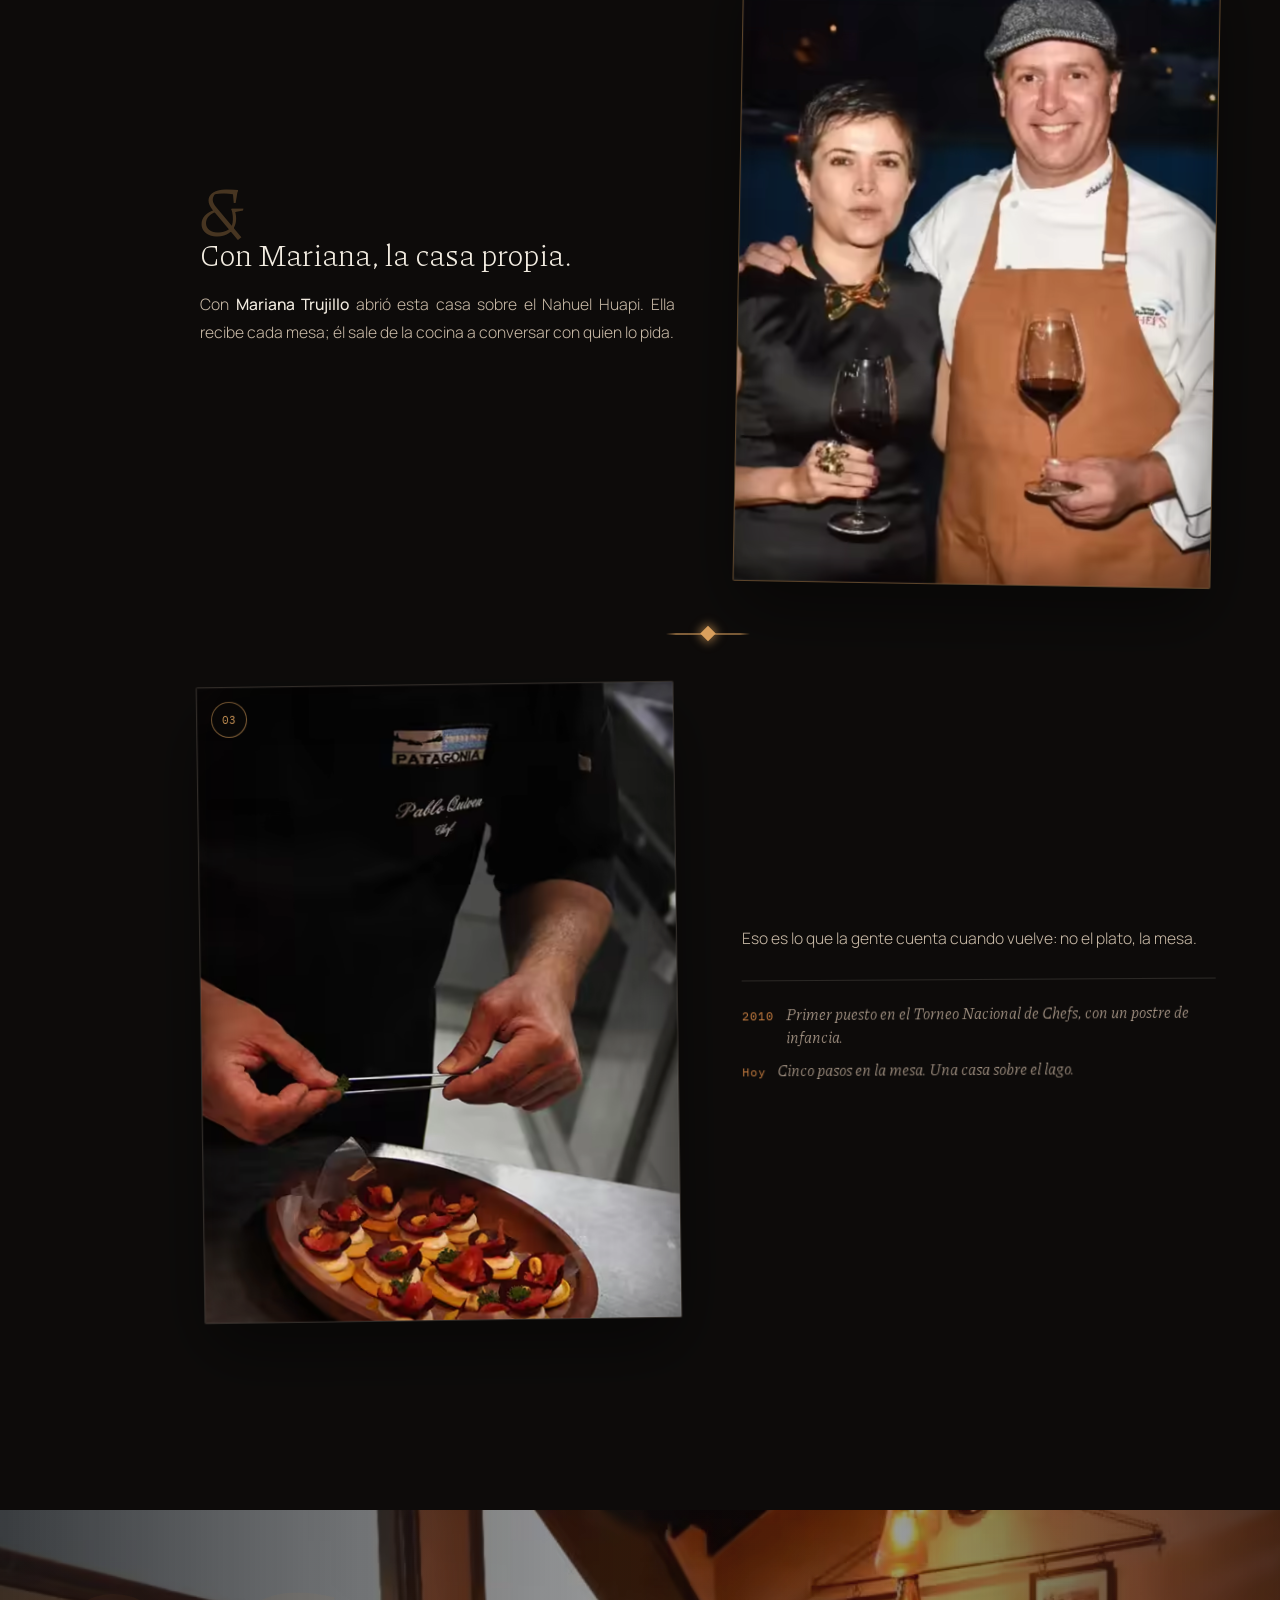
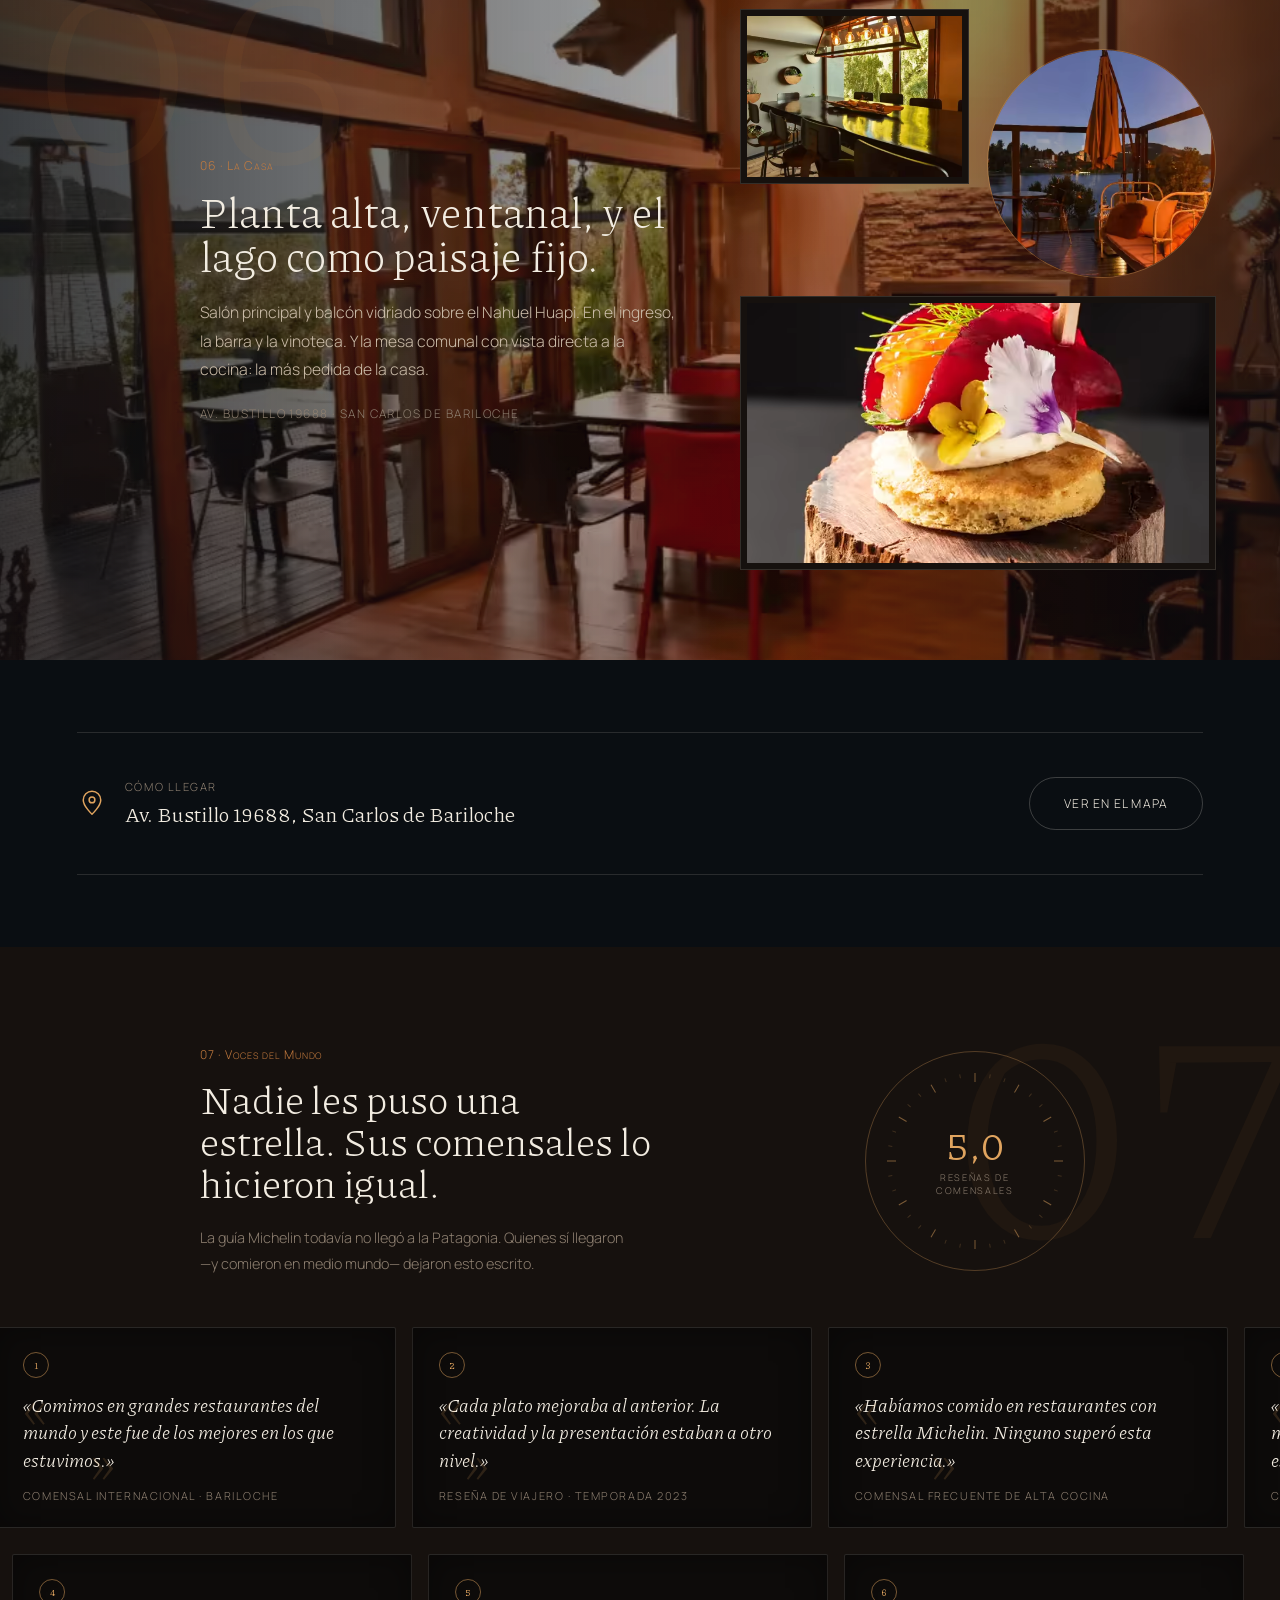
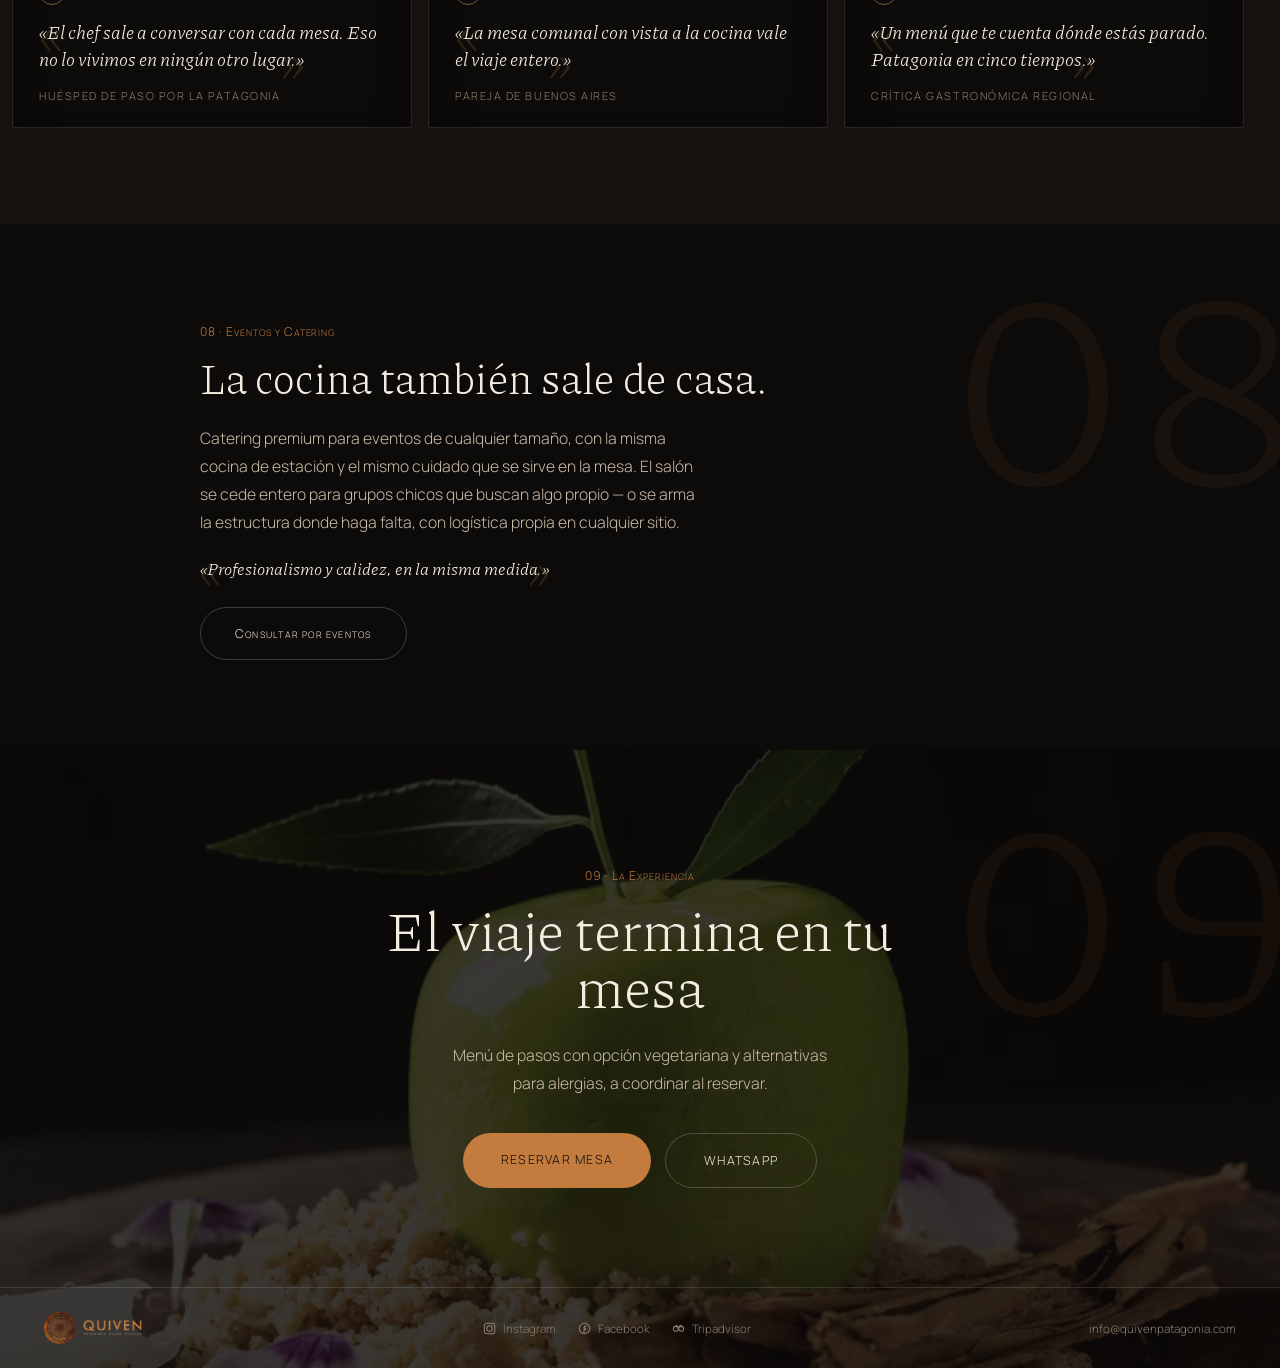
==== commit 0579c242: "Migra colores hard-codeados de main.js a tokens y sube touch targets a 44px Auditoría técnica comple" ====
--- a/index.html
+++ b/index.html
@@ -45,7 +45,7 @@
 <!-- poster del video del portal: es lo primero que se ve (LCP real), antes de
      que el video mismo termine de bajar -- se adelanta su descarga -->
 <link rel="preload" href="assets/img/2018-03-05-PHOTO-00000187-1024x683.webp" as="image" fetchpriority="high">
-<link rel="stylesheet" href="css/style.min.css?v=78">
+<link rel="stylesheet" href="css/style.min.css?v=79">
 <script type="application/ld+json">
 {
   "@context": "https://schema.org",
@@ -776,7 +776,7 @@
 </div>
 
 <script defer src="js/i18n.min.js?v=48"></script>
-<script defer src="js/main.min.js?v=91"></script>
+<script defer src="js/main.min.js?v=92"></script>
 <!-- Analítica: GoatCounter (gratuito, sin cookies, no vende datos). Desactivado
      hasta tener una cuenta real -- CODIGO es un subdominio inexistente, así que
      el script se descargaba (~3KB) y fallaba en cada carga sin medir nada.
--- a/css/style.min.css
+++ b/css/style.min.css
@@ -1 +1 @@
-:root{--dorado:#e0a45f;--dorado-rgb:224 164 95;--dorado-oscuro:#c47b3e;--dorado-oscuro-rgb:196 123 62;--marron-tenue:#8d7f70;--marron-tenue-rgb:141 127 112;--crema:#f2ece1;--crema-rgb:242 236 225;--negro-1:#0d0b0a;--negro-1-rgb:13 11 10;--negro-2:#05060a;--negro-2-rgb:5 6 10;--arena:#cbbca9;--arena-rgb:203 188 169}@font-face{font-family:Piazzolla;font-style:normal;font-weight:100 700;font-display:swap;src:url('../assets/fonts/piazzolla-regular.woff2') format('woff2')}@font-face{font-family:Piazzolla;font-style:italic;font-weight:300;font-display:swap;src:url('../assets/fonts/piazzolla-italic-300.woff2') format('woff2')}@font-face{font-family:Manrope;font-style:normal;font-weight:300 500;font-display:swap;src:url('../assets/fonts/manrope-regular.woff2') format('woff2')}@font-face{font-family:'IBM Plex Mono';font-style:normal;font-weight:400;font-display:swap;src:url('../assets/fonts/plexmono-400.woff2') format('woff2')}@font-face{font-family:'IBM Plex Mono';font-style:normal;font-weight:500;font-display:swap;src:url('../assets/fonts/plexmono-500.woff2') format('woff2')}.skip-link{position:absolute;top:-100px;left:12px;z-index:999;background:var(--dorado);color:var(--negro-1);font-family:Manrope,sans-serif;font-weight:500;font-size:.85rem;padding:12px 20px;border-radius:6px;text-decoration:none;transition:top .2s ease}.skip-link:focus{top:12px}.qv-logo{display:inline-flex;align-items:center;gap:6px}.qv-logo img{height:100%;width:auto;display:block}.qv-logo-circulo{animation:qvLogoGiro 46s linear infinite;transform-origin:50% 50%}@keyframes qvLogoGiro{from{transform:rotate(0)}to{transform:rotate(360deg)}}@media (prefers-reduced-motion:reduce){.qv-logo-circulo{animation:none}}body{margin:0;background:var(--negro-2);color:var(--arena);font-family:Manrope,sans-serif;font-weight:300;overflow-x:hidden;-webkit-font-smoothing:antialiased}*{box-sizing:border-box}img{display:block;max-width:100%}picture{display:contents}html{scrollbar-width:thin;scrollbar-color:rgb(var(--dorado-rgb) / 0.45) rgb(var(--negro-1-rgb) / 0.4);overscroll-behavior-y:none}::-webkit-scrollbar{width:10px;height:10px}::-webkit-scrollbar-track{background:rgb(var(--negro-1-rgb) / .4)}::-webkit-scrollbar-thumb{background:rgb(var(--dorado-rgb) / .4);border-radius:999px;border:2px solid rgb(var(--negro-1-rgb) / .4);background-clip:padding-box}::-webkit-scrollbar-thumb:hover{background:rgb(var(--dorado-rgb) / .65);background-clip:padding-box}:focus-visible{outline:2px solid var(--dorado);outline-offset:3px;border-radius:2px}:focus:not(:focus-visible){outline:0}a{color:var(--crema);text-decoration:none}a:hover{color:var(--dorado)}::selection{background:var(--dorado-oscuro);color:var(--negro-1)}button{font:inherit}@keyframes qvChar{from{opacity:0;transform:translateY(.55em) rotate(3deg)}to{opacity:1;transform:none}}@keyframes qvSpin{to{transform:rotate(360deg)}}@keyframes qvSpinBack{to{transform:rotate(-360deg)}}@keyframes qvPulso{0%,100%{transform:scaleY(.3)}50%{transform:scaleY(1)}}@keyframes qvOnda{0%{transform:scale(.62);opacity:.55}100%{transform:scale(1.85);opacity:0}}@keyframes qvBrasa{0%,100%{box-shadow:0 0 9px 2px rgb(var(--dorado-rgb) / .5)}50%{box-shadow:0 0 19px 5px rgb(var(--dorado-rgb) / .85)}}@keyframes qvFlota{0%,100%{transform:rotate(45deg) translate(0,0)}50%{transform:rotate(45deg) translate(4px,4px)}}@keyframes qvLatido{0%,100%{opacity:.35}50%{opacity:1}}.btn-continuar{transition:border-color .4s ease,background-color .4s ease,letter-spacing .4s ease,transform .3s cubic-bezier(.16,1,.3,1),box-shadow .3s ease}.btn-continuar:hover{border-color:var(--dorado);background-color:rgb(var(--dorado-oscuro-rgb) / .3);transform:translateY(-3px);box-shadow:0 14px 32px rgba(0,0,0,.4)}.btn-reservar-mesa{background:var(--dorado-oscuro);color:var(--negro-1);transition:background .3s ease,transform .3s cubic-bezier(.16,1,.3,1),box-shadow .3s ease}.btn-reservar-mesa:hover{background:var(--dorado);color:var(--negro-1);transform:translateY(-3px);box-shadow:0 14px 32px rgb(var(--dorado-oscuro-rgb) / .35)}.nav-cta{transition:border-color .3s ease,background-color .3s ease,transform .3s cubic-bezier(.16,1,.3,1)}.nav-cta:hover{border-color:var(--dorado);background-color:rgb(var(--dorado-oscuro-rgb) / .16);transform:translateY(-2px)}@media (prefers-reduced-motion:reduce){.btn-continuar,.btn-reservar-mesa,.nav-cta{transition:none}.btn-continuar:hover,.btn-reservar-mesa:hover,.nav-cta:hover{transform:none}}.btn-whatsapp{transition:border-color .3s ease}.btn-whatsapp:hover{border-color:var(--crema)}.qv-caps{font-variant-caps:small-caps}.qv-mono{font-family:'IBM Plex Mono',ui-monospace,monospace;font-feature-settings:'tnum' 1;font-variant-numeric:tabular-nums}.plato-zona{cursor:grab;touch-action:pan-y}.plato-zona:active{cursor:grabbing}.plato-motas{position:absolute;inset:-18%;width:136%;height:136%;pointer-events:none;z-index:2}.plato-stage{position:absolute;inset:6%;perspective:1000px;z-index:1}.plato-tilt{position:relative;width:100%;height:100%;border-radius:50%;overflow:hidden;transform-style:preserve-3d;box-shadow:0 40px 110px rgba(0,0,0,.65),0 0 0 1px rgb(var(--dorado-rgb) / .28),inset 0 0 40px rgba(0,0,0,.35);transition:transform .6s cubic-bezier(.16, 1, .3, 1);will-change:transform}.plato-photo-wrap{position:absolute;inset:0}.plato-photo-wrap img{position:absolute;inset:0;width:100%;height:100%;object-fit:cover;opacity:0;transform:scale(1.14);filter:saturate(1.05) contrast(1.03);clip-path:circle(0% at 50% 50%);-webkit-user-drag:none;user-drag:none;user-select:none;transition:opacity 1s cubic-bezier(.16, 1, .3, 1),transform 1.6s cubic-bezier(.16, 1, .3, 1),clip-path 1.1s cubic-bezier(.16, 1, .3, 1)}.plato-photo-wrap img.is-active{opacity:1;transform:scale(1);clip-path:circle(75% at 50% 50%)}.plato-sheen{position:absolute;inset:0;pointer-events:none;mix-blend-mode:screen;opacity:0;background:radial-gradient(220px circle at var(--sx,50%) var(--sy,50%),rgba(255,232,204,.5),transparent 62%);transition:opacity .5s ease}.plato-zona:hover .plato-sheen{opacity:1}.terr-hint{position:absolute;bottom:-8%;left:50%;transform:translateX(-50%);font-size:clamp(.44rem, 1.4vw, .56rem);letter-spacing:.2em;color:var(--marron-tenue);white-space:nowrap;text-align:center;display:none}@media (hover:hover) and (pointer:fine){.terr-hint{display:block}}.plato-hint{position:absolute;bottom:-6%;left:50%;transform:translateX(-50%);font-size:clamp(.44rem, 1.4vw, .58rem);letter-spacing:.2em;color:var(--marron-tenue);white-space:nowrap;text-align:center}@media (prefers-reduced-motion:reduce){.plato-tilt{transition:none}}.chip-dieta{display:inline-flex;align-items:center;gap:6px;font-size:.6875rem;letter-spacing:.1em;text-transform:uppercase;color:var(--marron-tenue);border:1px dashed rgb(var(--marron-tenue-rgb) / .5);padding:7px 11px;border-radius:999px}.chip-dieta svg{flex:0 0 auto;color:var(--dorado-oscuro)}.footer-social{display:inline-flex;align-items:center;gap:7px;color:var(--marron-tenue);transition:color .3s ease}.footer-social svg{flex:0 0 auto}.footer-social:hover{color:var(--dorado)}.menu-nota-dieta{display:block;margin-top:clamp(10px,2svh,16px);font-size:clamp(.7rem, 1.9vw, .78rem);line-height:1.6;color:var(--marron-tenue);max-width:44ch}.menu-nota-dieta a{color:var(--dorado)}[data-reveal]{opacity:0;transform:translateY(28px);transition:opacity .9s cubic-bezier(.16, 1, .3, 1),transform .9s cubic-bezier(.16, 1, .3, 1)}[data-reveal].is-in{opacity:1;transform:none}@media (prefers-reduced-motion:reduce){[data-reveal]{opacity:1;transform:none;transition:none}}.d-fondo-img{filter:brightness(.86) saturate(1.1) blur(.3px);transform-origin:54% 46%;animation:qvFondoZoom 55s cubic-bezier(.3,0,.4,1) forwards;will-change:transform}@keyframes qvFondoZoom{from{transform:scale(1)}to{transform:scale(1.1)}}@media (prefers-reduced-motion:reduce){.d-fondo-img{animation:none}}.casa-fondo-zoom{animation:qvFondoZoom 70s cubic-bezier(.3,0,.4,1) forwards;transform-origin:46% 38%;will-change:transform}@media (prefers-reduced-motion:reduce){.casa-fondo-zoom{animation:none}}[data-reveal=clip] .clip-inner{display:inline-block;clip-path:inset(0 100% 0 0);transition:clip-path 1.1s cubic-bezier(.16, 1, .3, 1)}[data-reveal=clip].is-in .clip-inner{clip-path:inset(0 0 0 0)}[data-reveal=blur]{opacity:0;transform:scale(.96);filter:blur(7px);transition:opacity 1s ease,transform 1s cubic-bezier(.16, 1, .3, 1),filter 1s ease}[data-reveal=blur].is-in{opacity:1;transform:none;filter:blur(0)}@media (prefers-reduced-motion:reduce){[data-reveal=clip]{clip-path:inset(0 0 0 0);transition:none}[data-reveal=blur]{opacity:1;transform:none;filter:blur(0);transition:none}}[data-letras] .letra{display:inline-block;opacity:0}[data-letras].is-in .letra{animation:qvChar .6s cubic-bezier(.16,1,.3,1) both}@media (prefers-reduced-motion:reduce){[data-letras] .letra{opacity:1;animation:none}}.hist-wrap{position:relative;max-width:clamp(1160px,90vw,1680px);margin:0 auto}.hist-texto-col{max-width:56ch}.hist-chapter{position:relative;display:grid;grid-template-columns:minmax(260px,47%) 1fr;gap:clamp(28px,5vw,64px);align-items:center;margin-bottom:clamp(64px,11svh,130px)}.hist-chapter:not(:last-child)::before{content:'';position:absolute;left:50%;bottom:calc(-1 * clamp(32px,5.5svh,65px));transform:translateX(-50%) scaleX(0);transform-origin:center;width:84px;height:2px;background:linear-gradient(90deg,transparent,rgb(var(--dorado-rgb) / .55) 12%,rgb(var(--dorado-rgb) / .55) 88%,transparent);transition:transform .9s cubic-bezier(.16, 1, .3, 1) .15s}.hist-chapter.is-in:not(:last-child)::before{transform:translateX(-50%) scaleX(1)}.hist-chapter:not(:last-child)::after{content:'';position:absolute;left:50%;bottom:calc(-1 * clamp(32px,5.5svh,65px) - 4.5px);transform:translateX(-50%) rotate(45deg) scale(0);width:11px;height:11px;background:var(--dorado);box-shadow:0 0 10px 2px rgb(var(--dorado-rgb) / .6);transition:transform .5s cubic-bezier(.16, 1, .3, 1) .5s}.hist-chapter.is-in:not(:last-child)::after{transform:translateX(-50%) rotate(45deg) scale(1);animation:histFleuronPulso 3.2s ease-in-out 1.4s infinite}@keyframes histFleuronPulso{0%,100%{box-shadow:0 0 10px 2px rgb(var(--dorado-rgb) / .6)}50%{box-shadow:0 0 18px 4px rgb(var(--dorado-rgb) / .95)}}@media (prefers-reduced-motion:reduce){.hist-chapter:not(:last-child)::before{transition:none;transform:translateX(-50%) scaleX(1)}.hist-chapter:not(:last-child)::after{transition:none;animation:none;transform:translateX(-50%) rotate(45deg) scale(1)}}.hist-chapter--reverse{grid-template-columns:1fr minmax(260px,47%)}.hist-chapter--reverse .hist-photo{order:2}.hist-chapter--reverse .hist-texto-col{margin-left:auto}@media (max-width:720px){.hist-chapter,.hist-chapter--reverse{grid-template-columns:1fr}.hist-chapter .hist-photo,.hist-chapter--reverse .hist-photo{order:1}.hist-chapter .hist-texto-col,.hist-chapter--reverse .hist-texto-col{order:0;margin-left:0}.hist-texto-col{max-width:none}}.hist-chapter,.hist-chapter--reverse{perspective:1000px}.hist-photo{position:relative;margin:0;aspect-ratio:3/4;overflow:hidden;background:#16110e;border:1px solid rgb(var(--crema-rgb) / .12);border-radius:2px;box-shadow:0 30px 70px rgba(0,0,0,.45);transform:rotate(var(--tilt,0deg)) rotateX(var(--rx,0deg)) rotateY(var(--ry,0deg));transition:transform .5s cubic-bezier(.16, 1, .3, 1);will-change:transform}.hist-photo img{width:100%;height:100%;object-fit:cover;transform:scale(1.02);transition:transform .6s ease}.hist-photo:hover img{transform:scale(1.06)}.hist-sheen{position:absolute;inset:0;pointer-events:none;mix-blend-mode:screen;opacity:0;background:radial-gradient(180px circle at var(--sx,50%) var(--sy,50%),rgba(255,232,204,.45),transparent 62%);transition:opacity .5s ease}.hist-photo:hover .hist-sheen{opacity:1}.hist-photo::after{content:'';position:absolute;inset:0;pointer-events:none;box-shadow:inset 0 0 46px 8px rgba(5,4,3,.4),inset 0 0 0 1px rgb(var(--crema-rgb) / .05)}@media (prefers-reduced-motion:reduce){.hist-photo{transition:none}}[data-role=servicio-tilt]{transform:rotateX(var(--rx,0deg)) rotateY(var(--ry,0deg)) scale(var(--sc,1))}[data-role=servicio-tilt]:hover .hist-sheen{opacity:1}@media (prefers-reduced-motion:reduce){[data-role=servicio-tilt]{transition:none}}.hist-seal{position:absolute;left:14px;top:14px;width:36px;height:36px;border-radius:50%;border:1px solid rgb(var(--dorado-rgb) / .6);background:rgb(var(--negro-1-rgb) / .65);backdrop-filter:blur(4px);display:flex;align-items:center;justify-content:center;font-size:.7rem;color:var(--dorado)}.hist-chef-placa{display:flex;flex-direction:column;align-items:flex-start;gap:6px;margin-bottom:clamp(14px,2.4svh,22px);padding-bottom:clamp(12px,2svh,18px);border-bottom:1px solid rgb(var(--dorado-rgb) / .25)}.hist-chef-nombre{font-family:Piazzolla,serif;font-style:italic;font-weight:300;font-size:clamp(2.2rem, 4.6vw + 1.4svh, 3.4rem);color:var(--crema);line-height:1}.hist-chef-rol{font-size:clamp(.6rem, 1.6vw, .68rem);letter-spacing:.14em;text-transform:uppercase;color:var(--dorado)}.hist-quote{font-family:Piazzolla,serif;font-style:italic;font-weight:300;font-size:clamp(1.1rem, 2.6vw, 1.7rem);line-height:1.5;color:var(--crema);margin:0}.hist-quote .word{display:inline-block;opacity:.14;filter:blur(2px);transition:opacity .6s ease,filter .6s ease}.hist-chapter.is-in .hist-quote .word{opacity:1;filter:blur(0)}.hist-abre::first-letter{font-family:Piazzolla,serif;font-weight:400;font-size:1.9em;color:var(--dorado);line-height:.95}.qv-cita{position:relative}.qv-cita-abre,.qv-cita-cierre{position:absolute;left:0;top:0;font-family:Piazzolla,serif;font-style:normal;font-weight:200;font-size:3em;line-height:1;color:rgb(var(--dorado-rgb) / .16);pointer-events:none;user-select:none}.qv-cita-abre{transform:translate(0,-50%)}.qv-cita-cierre{transform:translate(-100%,-50%)}.hist-caption{font-size:clamp(.58rem, 1.7vw, .66rem);letter-spacing:.14em;color:var(--marron-tenue);margin-top:12px;display:block}.hist-sello{position:absolute;right:10px;bottom:10px;color:rgb(var(--dorado-rgb) / .6);transform:rotate(-11deg);pointer-events:none;user-select:none}.qv-editorial{text-align:justify;text-justify:inter-word;-webkit-hyphens:auto;hyphens:auto}.hist-bitacora{margin-top:clamp(16px,2.6svh,26px);padding-top:clamp(14px,2.4svh,24px);border-top:1px solid rgb(var(--crema-rgb) / .13);display:flex;flex-direction:column;gap:9px;transform:rotate(-.35deg)}.hist-bitacora-entrada{margin:0;display:flex;align-items:baseline;gap:11px;font-family:Piazzolla,serif;font-style:italic;font-weight:300;font-size:clamp(.82rem, 2vw, .95rem);line-height:1.55;color:#a89787}.hist-bitacora-marca{flex:0 0 auto;font-style:normal;font-size:.72rem;letter-spacing:.1em;color:var(--dorado-oscuro)}.hilo-grano{position:relative;width:20px;height:20px;border-radius:50%;overflow:hidden;background:var(--negro-2);border:1px solid rgb(var(--crema-rgb) / .32);flex:0 0 auto;display:block;transition:transform .4s cubic-bezier(.16, 1, .3, 1),border-color .4s ease,box-shadow .4s ease}.hilo-nodo{position:relative}.hilo-nodo::before{content:'';position:absolute;inset:-12px}.hilo-grano img{width:100%;height:100%;object-fit:cover;opacity:.55;filter:saturate(.7);transition:opacity .4s ease,filter .4s ease}.hilo-grano.is-on{transform:scale(1.55);border-color:var(--dorado);box-shadow:0 0 0 3px rgb(var(--dorado-oscuro-rgb) / .16),0 4px 14px rgba(0,0,0,.5)}.hilo-grano.is-on img{opacity:1;filter:saturate(1)}.nav-logo{flex:0 0 auto;min-width:0}.nav-logo img{max-width:none}.nav-controls{flex:0 1 auto;min-width:0}.nav-audio,.nav-cta{flex:0 0 auto}@media (max-width:560px){.nav-audio-label{display:none}.nav-audio{padding:11px 12px;gap:7px}.nav-cta{padding:11px 15px}#audio-toggle-btn,#lang-toggle-btn,[data-role=galeria-abrir]{min-width:44px!important;min-height:44px!important;justify-content:center!important}}@media (max-width:360px){[data-role=nav]{gap:6px}.nav-controls{gap:6px!important}}.credenciales{position:relative;z-index:1;overflow:hidden;padding:clamp(20px,3.4svh,30px) 0;background:#08090c;border-top:1px solid rgb(var(--crema-rgb) / .07);border-bottom:1px solid rgb(var(--crema-rgb) / .07);-webkit-mask-image:linear-gradient(90deg,transparent 0,#000 6%,#000 94%,transparent 100%);mask-image:linear-gradient(90deg,transparent 0,#000 6%,#000 94%,transparent 100%)}.credenciales-track{display:flex;align-items:center;width:max-content;gap:clamp(18px,3.5vw,44px);animation:qvCredMarquee 26s linear infinite}.credenciales.is-paused .credenciales-track,.credenciales:hover .credenciales-track{animation-play-state:paused}.credenciales span{font-size:clamp(.64rem, 1.7vw, .72rem);letter-spacing:.04em;color:var(--marron-tenue);white-space:nowrap;position:relative;padding-left:clamp(18px,3.5vw,44px)}.credenciales span:first-child{padding-left:0}.credenciales span::before{content:'';position:absolute;left:calc(clamp(18px,3.5vw,44px)/ -2 - 1px);top:50%;transform:translate(-50%,-50%);width:3px;height:3px;border-radius:50%;background:var(--dorado-oscuro)}.credenciales span:first-child::before{display:none}.credenciales span.cred-icono{display:inline-flex;align-items:center;gap:8px;color:var(--dorado)}.cred-icono svg{flex:0 0 auto;color:var(--dorado)}@keyframes qvCredMarquee{from{transform:translateX(0)}to{transform:translateX(-50%)}}@media (prefers-reduced-motion:reduce){.credenciales-track{animation:none}}.wa-fab{position:fixed;z-index:140;width:52px;height:52px;border-radius:50%;display:flex;align-items:center;justify-content:center;background:rgb(var(--negro-1-rgb) / .82);backdrop-filter:blur(8px);border:1px solid rgb(var(--dorado-rgb) / .4);color:var(--dorado);box-shadow:0 10px 30px rgba(0,0,0,.45);transition:opacity 1s ease,border-color .35s ease,background-color .35s ease,transform .35s cubic-bezier(.16,1,.3,1)}.wa-fab:hover{border-color:var(--dorado);background-color:rgb(var(--dorado-oscuro-rgb) / .22);transform:translateY(-2px)}@media (min-width:901px){.wa-fab{left:clamp(16px,2.4vw,38px);bottom:clamp(16px,3svh,40px)}}@media (max-width:900px){.wa-fab{right:calc(16px + env(safe-area-inset-right));bottom:calc(16px + env(safe-area-inset-bottom));width:48px;height:48px}}.top-fab{position:fixed;z-index:140;width:52px;height:52px;border-radius:50%;display:flex;align-items:center;justify-content:center;background:rgb(var(--negro-1-rgb) / .82);backdrop-filter:blur(8px);border:1px solid rgb(var(--dorado-rgb) / .4);color:var(--dorado);box-shadow:0 10px 30px rgba(0,0,0,.45);cursor:pointer;transition:opacity .5s ease,border-color .35s ease,background-color .35s ease,transform .35s cubic-bezier(.16,1,.3,1)}.top-fab:hover{border-color:var(--dorado);background-color:rgb(var(--dorado-oscuro-rgb) / .22);transform:translateY(-2px)}.top-fab.is-visible{opacity:1!important;pointer-events:auto!important}@media (min-width:901px){.top-fab{right:clamp(16px,2.4vw,38px);bottom:clamp(16px,3svh,40px)}}@media (max-width:900px){.top-fab{left:calc(16px + env(safe-area-inset-left));bottom:calc(16px + env(safe-area-inset-bottom));width:48px;height:48px}}.galeria-overlay{position:fixed;inset:0;height:100dvh;z-index:500;display:none;background:var(--negro-1)}.galeria-overlay.is-open{display:block}.galeria-fondo{position:absolute;inset:0;height:100dvh;z-index:0;background:var(--negro-1)}.galeria-topbar{position:fixed;top:0;left:0;right:0;z-index:3;display:flex;align-items:center;justify-content:space-between;gap:14px;padding:clamp(16px,3svh,28px) clamp(18px,5vw,44px);background:linear-gradient(180deg,rgb(var(--negro-1-rgb) / .9) 0,transparent 100%);pointer-events:none}.galeria-topbar>*{pointer-events:auto}.galeria-titulo-caja{display:flex;align-items:center;gap:10px}.galeria-sello{width:clamp(18px,2.6vw,24px);height:clamp(18px,2.6vw,24px);opacity:.8}.galeria-titulo{font-size:clamp(.68rem, 1.8vw, .8rem);letter-spacing:.1em;color:var(--dorado)}.galeria-contador{font-size:clamp(.68rem, 1.7vw, .78rem);color:var(--marron-tenue);margin-left:auto;margin-right:18px}.galeria-cerrar{width:44px;height:44px;border-radius:50%;border:1px solid rgb(var(--crema-rgb) / .22);background:rgb(var(--negro-1-rgb) / .6);color:var(--crema);display:flex;align-items:center;justify-content:center;cursor:pointer;flex:0 0 auto;transition:border-color .3s ease,background-color .3s ease,transform .3s ease}.galeria-cerrar:hover{border-color:var(--dorado);background-color:rgb(var(--dorado-oscuro-rgb) / .22);transform:rotate(90deg)}.galeria-scroll{position:absolute;inset:0;z-index:1;overflow-y:auto;overflow-x:hidden;-webkit-overflow-scrolling:touch;overscroll-behavior:contain}.galeria-track{position:relative;height:1400svh}.galeria-sticky{position:sticky;top:0;height:100svh;height:100dvh;overflow:hidden}.galeria-capas{position:relative;width:100%;height:100%}.galeria-item{position:absolute;inset:0;margin:0;display:flex;flex-direction:column;align-items:center;justify-content:flex-start;gap:clamp(14px,2.2svh,22px);padding:clamp(90px,14svh,140px) clamp(24px,6vw,90px) clamp(60px,10svh,100px);opacity:0;pointer-events:none;will-change:opacity,clip-path}.galeria-info{position:relative;margin:0;padding-top:clamp(14px,2.4svh,22px);max-width:82vw;text-align:center;opacity:0}.galeria-info::before{content:'';position:absolute;top:0;left:50%;transform:translateX(-50%);width:34px;height:1px;background:linear-gradient(90deg,transparent,rgb(var(--dorado-rgb) / .65),transparent)}.galeria-num{display:block;margin-bottom:6px;font-size:clamp(.66rem, 1.4vw, .74rem);letter-spacing:.1em;color:var(--dorado)}.galeria-nombre{display:block;font-family:Piazzolla,serif;font-style:italic;font-weight:300;font-size:clamp(1.4rem, 2.8vw + .9svh, 2.1rem);line-height:1.15;color:var(--crema);text-wrap:pretty}.galeria-zona{display:block;margin-top:7px;font-size:clamp(.6rem, 1.2vw, .66rem);letter-spacing:.16em;color:var(--marron-tenue)}.galeria-desc{display:block;margin:clamp(10px,1.8svh,15px) auto 0;max-width:36ch;font-family:Piazzolla,serif;font-style:italic;font-size:clamp(.84rem, 1.8vw, .96rem);line-height:1.55;color:var(--arena);text-wrap:pretty}.galeria-desc,.galeria-nombre,.galeria-num,.galeria-zona{transform:translateY(10px);transition:transform .55s cubic-bezier(.16, 1, .3, 1)}.galeria-info.is-asentado .galeria-num{transition-delay:0s}.galeria-info.is-asentado .galeria-nombre{transition-delay:.08s}.galeria-info.is-asentado .galeria-zona{transition-delay:.16s}.galeria-info.is-asentado .galeria-desc{transition-delay:.22s}.galeria-info.is-asentado .galeria-desc,.galeria-info.is-asentado .galeria-nombre,.galeria-info.is-asentado .galeria-num,.galeria-info.is-asentado .galeria-zona{transform:translateY(0)}@media (prefers-reduced-motion:reduce){.galeria-desc,.galeria-nombre,.galeria-num,.galeria-zona{transform:none;transition:none}}.galeria-item-photo{position:relative;width:auto;height:62svh;aspect-ratio:2/3;max-width:78vw;flex-shrink:0}.galeria-item .galeria-item-photo{box-shadow:0 14px 32px rgba(0,0,0,.3),0 4px 10px rgba(0,0,0,.18)}.galeria-item-frame{position:relative;width:100%;height:100%;border-radius:2px;overflow:hidden}.galeria-item-sello{position:absolute;top:-11px;right:-11px;width:clamp(38px,5.6vw,50px);height:clamp(38px,5.6vw,50px);background:url('../assets/img/logo-circulo.webp') center/cover no-repeat;filter:grayscale(1) contrast(1.6) brightness(1.15);border-radius:50%;box-shadow:0 0 0 2px rgb(var(--crema-rgb) / .88),0 3px 10px rgba(0,0,0,.55);transform:rotate(-8deg);pointer-events:none}.galeria-sello-fijo{position:absolute;inset:0;display:flex;flex-direction:column;align-items:center;justify-content:flex-start;padding:clamp(90px,14svh,140px) clamp(24px,6vw,90px) clamp(60px,10svh,100px);pointer-events:none;z-index:5}.galeria-item picture{display:block;width:100%;height:100%}.galeria-item img{display:block;width:100%;height:100%;object-fit:cover;filter:saturate(1.05) contrast(1.03);transform:scale(1)}.galeria-item-photo.is-asentado img{animation:galeriaZoomLento 16s cubic-bezier(.3,0,.4,1) forwards}@keyframes galeriaZoomLento{from{transform:scale(1)}to{transform:scale(1.07)}}@media (prefers-reduced-motion:reduce){.galeria-item-photo.is-asentado img{animation:none}}.galeria-costura{position:absolute;height:2px;margin-top:-1px;background:linear-gradient(90deg,transparent,rgb(var(--dorado-rgb) / .95) 12%,#f2c88c 50%,rgb(var(--dorado-rgb) / .95) 88%,transparent);box-shadow:0 0 14px rgb(var(--dorado-rgb) / .7),0 0 30px rgb(var(--dorado-oscuro-rgb) / .35);opacity:0;pointer-events:none;z-index:3;transition:opacity .25s ease}.galeria-costura::after{content:'';position:absolute;top:50%;left:50%;width:clamp(13px,1.8vw,15px);height:clamp(13px,1.8vw,15px);background:var(--dorado);box-shadow:0 0 13px 3px rgb(var(--dorado-rgb) / .8);transform:translate(-50%,-50%) rotate(45deg)}@media (prefers-reduced-motion:reduce){.galeria-costura{transition:none}}.galeria-entrada{position:fixed;inset:0;z-index:600;background:url("data:image/svg+xml;utf8,<svg xmlns='http://www.w3.org/2000/svg' width='180' height='180'><filter id='n'><feTurbulence type='fractalNoise' baseFrequency='0.85' numOctaves='3' stitchTiles='stitch'/></filter><rect width='180' height='180' filter='url(%23n)' opacity='0.05'/></svg>"),var(--negro-1);opacity:0;pointer-events:none;clip-path:inset(0 0 100% 0)}.galeria-entrada-cifra{position:absolute;left:50%;top:50%;transform:translate(-50%,-50%);font-family:Piazzolla,serif;font-weight:200;font-size:min(46vw, 480px);line-height:.8;color:rgb(var(--dorado-oscuro-rgb) / .07);pointer-events:none;user-select:none}.galeria-entrada-kicker{position:fixed;left:50%;top:0;transform:translate(-50%,calc(-100% - 20px));z-index:601;margin:0;font-size:clamp(.58rem, 1.5vw, .68rem);letter-spacing:.24em;color:rgb(var(--dorado-rgb) / .85);opacity:0;pointer-events:none;transition:opacity .5s ease}.galeria-entrada-frase{position:fixed;left:50%;top:0;transform:translate(-50%,-50%);z-index:601;margin:0;width:min(85vw,640px);text-align:center;font-family:Piazzolla,serif;font-style:italic;font-weight:300;font-size:clamp(1.3rem, 2.6vw + 1svh, 2.3rem);line-height:1.4;color:var(--dorado);text-shadow:0 2px 22px rgb(var(--negro-1-rgb) / .9),0 1px 4px rgb(var(--negro-1-rgb) / .95);opacity:0;pointer-events:none;clip-path:inset(0 100% 0 0)}.galeria-entrada-frase .qv-cita-abre,.galeria-entrada-frase .qv-cita-cierre{font-size:1.7em}.galeria-entrada-costura{position:absolute;left:0;right:0;top:0;height:2px;margin-top:-1px;background:linear-gradient(90deg,transparent,rgb(var(--dorado-rgb) / .95) 12%,#f2c88c 50%,rgb(var(--dorado-rgb) / .95) 88%,transparent);box-shadow:0 0 14px rgb(var(--dorado-rgb) / .7),0 0 30px rgb(var(--dorado-oscuro-rgb) / .35);opacity:0}.galeria-entrada-costura::after{content:'';position:absolute;top:50%;left:50%;width:clamp(13px,1.8vw,15px);height:clamp(13px,1.8vw,15px);background:var(--dorado);box-shadow:0 0 13px 3px rgb(var(--dorado-rgb) / .8);transform:translate(-50%,-50%) rotate(45deg);animation:qvBrasa 2.6s ease-in-out infinite}@media (prefers-reduced-motion:reduce){.galeria-entrada-costura::after{animation:none}}.galeria-hint{position:fixed;left:50%;bottom:clamp(18px,3svh,30px);transform:translateX(-50%);z-index:3;font-size:clamp(.5rem, 1.4vw, .58rem);letter-spacing:.2em;color:var(--marron-tenue);pointer-events:none}@media (prefers-reduced-motion:reduce){.galeria-item{transition:opacity .3s ease}}@media (max-width:700px){.galeria-item{justify-content:center}.galeria-item-photo{max-width:88vw;max-height:55svh}.galeria-item-sello{top:-9px;right:-9px;width:clamp(32px,8vw,40px);height:clamp(32px,8vw,40px)}.galeria-info{max-width:88vw}.galeria-num{font-size:.62rem}.galeria-nombre{font-size:clamp(1.2rem, 6.4vw, 1.5rem)}.galeria-zona{font-size:.58rem}.galeria-desc{font-size:.8rem;max-width:34ch}.galeria-hint{display:none}}.descenso-dots{position:absolute;right:clamp(16px,4vw,40px);top:50%;transform:translateY(-50%);z-index:4;display:flex;flex-direction:column;gap:16px}.descenso-dot{display:block;width:8px;height:8px;border-radius:50%;border:1px solid rgb(var(--crema-rgb) / .4);background:0 0;padding:15px;margin:-15px;cursor:pointer;background-clip:content-box;transition:background-color .3s ease,border-color .3s ease,transform .3s cubic-bezier(.16, 1, .3, 1)}.descenso-dot:hover{border-color:rgb(var(--crema-rgb) / .75)}.descenso-dot.is-activo{background-color:var(--dorado);border-color:var(--dorado);transform:scale(1.3)}@media (prefers-reduced-motion:reduce){.descenso-dot{transition:none}}@media (max-width:700px){.descenso-dots{right:12px;gap:13px}}.descenso-hint{position:absolute;z-index:4;left:50%;bottom:clamp(18px,3.4svh,32px);transform:translateX(-50%);font-size:clamp(.44rem, 1.4vw, .56rem);letter-spacing:.2em;color:var(--marron-tenue);white-space:nowrap;text-align:center;opacity:1;transition:opacity .6s ease}.descenso-hint.is-oculto{opacity:0}@media (max-width:700px){.descenso-hint{bottom:clamp(14px,2.6svh,24px);font-size:.42rem}}+:root{--dorado:#e0a45f;--dorado-rgb:224 164 95;--dorado-oscuro:#c47b3e;--dorado-oscuro-rgb:196 123 62;--marron-tenue:#8d7f70;--marron-tenue-rgb:141 127 112;--crema:#f2ece1;--crema-rgb:242 236 225;--negro-1:#0d0b0a;--negro-1-rgb:13 11 10;--negro-2:#05060a;--negro-2-rgb:5 6 10;--arena:#cbbca9;--arena-rgb:203 188 169}@font-face{font-family:Piazzolla;font-style:normal;font-weight:100 700;font-display:swap;src:url('../assets/fonts/piazzolla-regular.woff2') format('woff2')}@font-face{font-family:Piazzolla;font-style:italic;font-weight:300;font-display:swap;src:url('../assets/fonts/piazzolla-italic-300.woff2') format('woff2')}@font-face{font-family:Manrope;font-style:normal;font-weight:300 500;font-display:swap;src:url('../assets/fonts/manrope-regular.woff2') format('woff2')}@font-face{font-family:'IBM Plex Mono';font-style:normal;font-weight:400;font-display:swap;src:url('../assets/fonts/plexmono-400.woff2') format('woff2')}@font-face{font-family:'IBM Plex Mono';font-style:normal;font-weight:500;font-display:swap;src:url('../assets/fonts/plexmono-500.woff2') format('woff2')}.skip-link{position:absolute;top:-100px;left:12px;z-index:999;background:var(--dorado);color:var(--negro-1);font-family:Manrope,sans-serif;font-weight:500;font-size:.85rem;padding:12px 20px;border-radius:6px;text-decoration:none;transition:top .2s ease}.skip-link:focus{top:12px}.qv-logo{display:inline-flex;align-items:center;gap:6px}.qv-logo img{height:100%;width:auto;display:block}.qv-logo-circulo{animation:qvLogoGiro 46s linear infinite;transform-origin:50% 50%}@keyframes qvLogoGiro{from{transform:rotate(0)}to{transform:rotate(360deg)}}@media (prefers-reduced-motion:reduce){.qv-logo-circulo{animation:none}}body{margin:0;background:var(--negro-2);color:var(--arena);font-family:Manrope,sans-serif;font-weight:300;overflow-x:hidden;-webkit-font-smoothing:antialiased}*{box-sizing:border-box}img{display:block;max-width:100%}picture{display:contents}html{scrollbar-width:thin;scrollbar-color:rgb(var(--dorado-rgb) / 0.45) rgb(var(--negro-1-rgb) / 0.4);overscroll-behavior-y:none}::-webkit-scrollbar{width:10px;height:10px}::-webkit-scrollbar-track{background:rgb(var(--negro-1-rgb) / .4)}::-webkit-scrollbar-thumb{background:rgb(var(--dorado-rgb) / .4);border-radius:999px;border:2px solid rgb(var(--negro-1-rgb) / .4);background-clip:padding-box}::-webkit-scrollbar-thumb:hover{background:rgb(var(--dorado-rgb) / .65);background-clip:padding-box}:focus-visible{outline:2px solid var(--dorado);outline-offset:3px;border-radius:2px}:focus:not(:focus-visible){outline:0}a{color:var(--crema);text-decoration:none}a:hover{color:var(--dorado)}::selection{background:var(--dorado-oscuro);color:var(--negro-1)}button{font:inherit}@keyframes qvChar{from{opacity:0;transform:translateY(.55em) rotate(3deg)}to{opacity:1;transform:none}}@keyframes qvSpin{to{transform:rotate(360deg)}}@keyframes qvSpinBack{to{transform:rotate(-360deg)}}@keyframes qvPulso{0%,100%{transform:scaleY(.3)}50%{transform:scaleY(1)}}@keyframes qvOnda{0%{transform:scale(.62);opacity:.55}100%{transform:scale(1.85);opacity:0}}@keyframes qvBrasa{0%,100%{box-shadow:0 0 9px 2px rgb(var(--dorado-rgb) / .5)}50%{box-shadow:0 0 19px 5px rgb(var(--dorado-rgb) / .85)}}@keyframes qvFlota{0%,100%{transform:rotate(45deg) translate(0,0)}50%{transform:rotate(45deg) translate(4px,4px)}}@keyframes qvLatido{0%,100%{opacity:.35}50%{opacity:1}}.btn-continuar{transition:border-color .4s ease,background-color .4s ease,letter-spacing .4s ease,transform .3s cubic-bezier(.16,1,.3,1),box-shadow .3s ease}.btn-continuar:hover{border-color:var(--dorado);background-color:rgb(var(--dorado-oscuro-rgb) / .3);transform:translateY(-3px);box-shadow:0 14px 32px rgba(0,0,0,.4)}.btn-reservar-mesa{background:var(--dorado-oscuro);color:var(--negro-1);transition:background .3s ease,transform .3s cubic-bezier(.16,1,.3,1),box-shadow .3s ease}.btn-reservar-mesa:hover{background:var(--dorado);color:var(--negro-1);transform:translateY(-3px);box-shadow:0 14px 32px rgb(var(--dorado-oscuro-rgb) / .35)}.nav-cta{transition:border-color .3s ease,background-color .3s ease,transform .3s cubic-bezier(.16,1,.3,1)}.nav-cta:hover{border-color:var(--dorado);background-color:rgb(var(--dorado-oscuro-rgb) / .16);transform:translateY(-2px)}@media (prefers-reduced-motion:reduce){.btn-continuar,.btn-reservar-mesa,.nav-cta{transition:none}.btn-continuar:hover,.btn-reservar-mesa:hover,.nav-cta:hover{transform:none}}.btn-whatsapp{transition:border-color .3s ease}.btn-whatsapp:hover{border-color:var(--crema)}.qv-caps{font-variant-caps:small-caps}.qv-mono{font-family:'IBM Plex Mono',ui-monospace,monospace;font-feature-settings:'tnum' 1;font-variant-numeric:tabular-nums}.plato-zona{cursor:grab;touch-action:pan-y}.plato-zona:active{cursor:grabbing}.plato-motas{position:absolute;inset:-18%;width:136%;height:136%;pointer-events:none;z-index:2}.plato-stage{position:absolute;inset:6%;perspective:1000px;z-index:1}.plato-tilt{position:relative;width:100%;height:100%;border-radius:50%;overflow:hidden;transform-style:preserve-3d;box-shadow:0 40px 110px rgba(0,0,0,.65),0 0 0 1px rgb(var(--dorado-rgb) / .28),inset 0 0 40px rgba(0,0,0,.35);transition:transform .6s cubic-bezier(.16, 1, .3, 1);will-change:transform}.plato-photo-wrap{position:absolute;inset:0}.plato-photo-wrap img{position:absolute;inset:0;width:100%;height:100%;object-fit:cover;opacity:0;transform:scale(1.14);filter:saturate(1.05) contrast(1.03);clip-path:circle(0% at 50% 50%);-webkit-user-drag:none;user-drag:none;user-select:none;transition:opacity 1s cubic-bezier(.16, 1, .3, 1),transform 1.6s cubic-bezier(.16, 1, .3, 1),clip-path 1.1s cubic-bezier(.16, 1, .3, 1)}.plato-photo-wrap img.is-active{opacity:1;transform:scale(1);clip-path:circle(75% at 50% 50%)}.plato-sheen{position:absolute;inset:0;pointer-events:none;mix-blend-mode:screen;opacity:0;background:radial-gradient(220px circle at var(--sx,50%) var(--sy,50%),rgba(255,232,204,.5),transparent 62%);transition:opacity .5s ease}.plato-zona:hover .plato-sheen{opacity:1}.terr-hint{position:absolute;bottom:-8%;left:50%;transform:translateX(-50%);font-size:clamp(.44rem, 1.4vw, .56rem);letter-spacing:.2em;color:var(--marron-tenue);white-space:nowrap;text-align:center;display:none}@media (hover:hover) and (pointer:fine){.terr-hint{display:block}}.plato-hint{position:absolute;bottom:-6%;left:50%;transform:translateX(-50%);font-size:clamp(.44rem, 1.4vw, .58rem);letter-spacing:.2em;color:var(--marron-tenue);white-space:nowrap;text-align:center}@media (prefers-reduced-motion:reduce){.plato-tilt{transition:none}}.chip-dieta{display:inline-flex;align-items:center;gap:6px;font-size:.6875rem;letter-spacing:.1em;text-transform:uppercase;color:var(--marron-tenue);border:1px dashed rgb(var(--marron-tenue-rgb) / .5);padding:7px 11px;border-radius:999px}.chip-dieta svg{flex:0 0 auto;color:var(--dorado-oscuro)}.footer-social{display:inline-flex;align-items:center;gap:7px;color:var(--marron-tenue);transition:color .3s ease}.footer-social svg{flex:0 0 auto}.footer-social:hover{color:var(--dorado)}.menu-nota-dieta{display:block;margin-top:clamp(10px,2svh,16px);font-size:clamp(.7rem, 1.9vw, .78rem);line-height:1.6;color:var(--marron-tenue);max-width:44ch}.menu-nota-dieta a{color:var(--dorado)}[data-reveal]{opacity:0;transform:translateY(28px);transition:opacity .9s cubic-bezier(.16, 1, .3, 1),transform .9s cubic-bezier(.16, 1, .3, 1)}[data-reveal].is-in{opacity:1;transform:none}@media (prefers-reduced-motion:reduce){[data-reveal]{opacity:1;transform:none;transition:none}}.d-fondo-img{filter:brightness(.86) saturate(1.1) blur(.3px);transform-origin:54% 46%;animation:qvFondoZoom 55s cubic-bezier(.3,0,.4,1) forwards;will-change:transform}@keyframes qvFondoZoom{from{transform:scale(1)}to{transform:scale(1.1)}}@media (prefers-reduced-motion:reduce){.d-fondo-img{animation:none}}.casa-fondo-zoom{animation:qvFondoZoom 70s cubic-bezier(.3,0,.4,1) forwards;transform-origin:46% 38%;will-change:transform}@media (prefers-reduced-motion:reduce){.casa-fondo-zoom{animation:none}}[data-reveal=clip] .clip-inner{display:inline-block;clip-path:inset(0 100% 0 0);transition:clip-path 1.1s cubic-bezier(.16, 1, .3, 1)}[data-reveal=clip].is-in .clip-inner{clip-path:inset(0 0 0 0)}[data-reveal=blur]{opacity:0;transform:scale(.96);filter:blur(7px);transition:opacity 1s ease,transform 1s cubic-bezier(.16, 1, .3, 1),filter 1s ease}[data-reveal=blur].is-in{opacity:1;transform:none;filter:blur(0)}@media (prefers-reduced-motion:reduce){[data-reveal=clip]{clip-path:inset(0 0 0 0);transition:none}[data-reveal=blur]{opacity:1;transform:none;filter:blur(0);transition:none}}[data-letras] .letra{display:inline-block;opacity:0}[data-letras].is-in .letra{animation:qvChar .6s cubic-bezier(.16,1,.3,1) both}@media (prefers-reduced-motion:reduce){[data-letras] .letra{opacity:1;animation:none}}.hist-wrap{position:relative;max-width:clamp(1160px,90vw,1680px);margin:0 auto}.hist-texto-col{max-width:56ch}.hist-chapter{position:relative;display:grid;grid-template-columns:minmax(260px,47%) 1fr;gap:clamp(28px,5vw,64px);align-items:center;margin-bottom:clamp(64px,11svh,130px)}.hist-chapter:not(:last-child)::before{content:'';position:absolute;left:50%;bottom:calc(-1 * clamp(32px,5.5svh,65px));transform:translateX(-50%) scaleX(0);transform-origin:center;width:84px;height:2px;background:linear-gradient(90deg,transparent,rgb(var(--dorado-rgb) / .55) 12%,rgb(var(--dorado-rgb) / .55) 88%,transparent);transition:transform .9s cubic-bezier(.16, 1, .3, 1) .15s}.hist-chapter.is-in:not(:last-child)::before{transform:translateX(-50%) scaleX(1)}.hist-chapter:not(:last-child)::after{content:'';position:absolute;left:50%;bottom:calc(-1 * clamp(32px,5.5svh,65px) - 4.5px);transform:translateX(-50%) rotate(45deg) scale(0);width:11px;height:11px;background:var(--dorado);box-shadow:0 0 10px 2px rgb(var(--dorado-rgb) / .6);transition:transform .5s cubic-bezier(.16, 1, .3, 1) .5s}.hist-chapter.is-in:not(:last-child)::after{transform:translateX(-50%) rotate(45deg) scale(1);animation:histFleuronPulso 3.2s ease-in-out 1.4s infinite}@keyframes histFleuronPulso{0%,100%{box-shadow:0 0 10px 2px rgb(var(--dorado-rgb) / .6)}50%{box-shadow:0 0 18px 4px rgb(var(--dorado-rgb) / .95)}}@media (prefers-reduced-motion:reduce){.hist-chapter:not(:last-child)::before{transition:none;transform:translateX(-50%) scaleX(1)}.hist-chapter:not(:last-child)::after{transition:none;animation:none;transform:translateX(-50%) rotate(45deg) scale(1)}}.hist-chapter--reverse{grid-template-columns:1fr minmax(260px,47%)}.hist-chapter--reverse .hist-photo{order:2}.hist-chapter--reverse .hist-texto-col{margin-left:auto}@media (max-width:720px){.hist-chapter,.hist-chapter--reverse{grid-template-columns:1fr}.hist-chapter .hist-photo,.hist-chapter--reverse .hist-photo{order:1}.hist-chapter .hist-texto-col,.hist-chapter--reverse .hist-texto-col{order:0;margin-left:0}.hist-texto-col{max-width:none}}.hist-chapter,.hist-chapter--reverse{perspective:1000px}.hist-photo{position:relative;margin:0;aspect-ratio:3/4;overflow:hidden;background:#16110e;border:1px solid rgb(var(--crema-rgb) / .12);border-radius:2px;box-shadow:0 30px 70px rgba(0,0,0,.45);transform:rotate(var(--tilt,0deg)) rotateX(var(--rx,0deg)) rotateY(var(--ry,0deg));transition:transform .5s cubic-bezier(.16, 1, .3, 1);will-change:transform}.hist-photo img{width:100%;height:100%;object-fit:cover;transform:scale(1.02);transition:transform .6s ease}.hist-photo:hover img{transform:scale(1.06)}.hist-sheen{position:absolute;inset:0;pointer-events:none;mix-blend-mode:screen;opacity:0;background:radial-gradient(180px circle at var(--sx,50%) var(--sy,50%),rgba(255,232,204,.45),transparent 62%);transition:opacity .5s ease}.hist-photo:hover .hist-sheen{opacity:1}.hist-photo::after{content:'';position:absolute;inset:0;pointer-events:none;box-shadow:inset 0 0 46px 8px rgba(5,4,3,.4),inset 0 0 0 1px rgb(var(--crema-rgb) / .05)}@media (prefers-reduced-motion:reduce){.hist-photo{transition:none}}[data-role=servicio-tilt]{transform:rotateX(var(--rx,0deg)) rotateY(var(--ry,0deg)) scale(var(--sc,1))}[data-role=servicio-tilt]:hover .hist-sheen{opacity:1}@media (prefers-reduced-motion:reduce){[data-role=servicio-tilt]{transition:none}}.hist-seal{position:absolute;left:14px;top:14px;width:36px;height:36px;border-radius:50%;border:1px solid rgb(var(--dorado-rgb) / .6);background:rgb(var(--negro-1-rgb) / .65);backdrop-filter:blur(4px);display:flex;align-items:center;justify-content:center;font-size:.7rem;color:var(--dorado)}.hist-chef-placa{display:flex;flex-direction:column;align-items:flex-start;gap:6px;margin-bottom:clamp(14px,2.4svh,22px);padding-bottom:clamp(12px,2svh,18px);border-bottom:1px solid rgb(var(--dorado-rgb) / .25)}.hist-chef-nombre{font-family:Piazzolla,serif;font-style:italic;font-weight:300;font-size:clamp(2.2rem, 4.6vw + 1.4svh, 3.4rem);color:var(--crema);line-height:1}.hist-chef-rol{font-size:clamp(.6rem, 1.6vw, .68rem);letter-spacing:.14em;text-transform:uppercase;color:var(--dorado)}.hist-quote{font-family:Piazzolla,serif;font-style:italic;font-weight:300;font-size:clamp(1.1rem, 2.6vw, 1.7rem);line-height:1.5;color:var(--crema);margin:0}.hist-quote .word{display:inline-block;opacity:.14;filter:blur(2px);transition:opacity .6s ease,filter .6s ease}.hist-chapter.is-in .hist-quote .word{opacity:1;filter:blur(0)}.hist-abre::first-letter{font-family:Piazzolla,serif;font-weight:400;font-size:1.9em;color:var(--dorado);line-height:.95}.qv-cita{position:relative}.qv-cita-abre,.qv-cita-cierre{position:absolute;left:0;top:0;font-family:Piazzolla,serif;font-style:normal;font-weight:200;font-size:3em;line-height:1;color:rgb(var(--dorado-rgb) / .16);pointer-events:none;user-select:none}.qv-cita-abre{transform:translate(0,-50%)}.qv-cita-cierre{transform:translate(-100%,-50%)}.hist-caption{font-size:clamp(.58rem, 1.7vw, .66rem);letter-spacing:.14em;color:var(--marron-tenue);margin-top:12px;display:block}.hist-sello{position:absolute;right:10px;bottom:10px;color:rgb(var(--dorado-rgb) / .6);transform:rotate(-11deg);pointer-events:none;user-select:none}.qv-editorial{text-align:justify;text-justify:inter-word;-webkit-hyphens:auto;hyphens:auto}.hist-bitacora{margin-top:clamp(16px,2.6svh,26px);padding-top:clamp(14px,2.4svh,24px);border-top:1px solid rgb(var(--crema-rgb) / .13);display:flex;flex-direction:column;gap:9px;transform:rotate(-.35deg)}.hist-bitacora-entrada{margin:0;display:flex;align-items:baseline;gap:11px;font-family:Piazzolla,serif;font-style:italic;font-weight:300;font-size:clamp(.82rem, 2vw, .95rem);line-height:1.55;color:#a89787}.hist-bitacora-marca{flex:0 0 auto;font-style:normal;font-size:.72rem;letter-spacing:.1em;color:var(--dorado-oscuro)}.hilo-grano{position:relative;width:20px;height:20px;border-radius:50%;overflow:hidden;background:var(--negro-2);border:1px solid rgb(var(--crema-rgb) / .32);flex:0 0 auto;display:block;transition:transform .4s cubic-bezier(.16, 1, .3, 1),border-color .4s ease,box-shadow .4s ease}.hilo-nodo{position:relative}.hilo-nodo::before{content:'';position:absolute;inset:-12px}.hilo-grano img{width:100%;height:100%;object-fit:cover;opacity:.55;filter:saturate(.7);transition:opacity .4s ease,filter .4s ease}.hilo-grano.is-on{transform:scale(1.55);border-color:var(--dorado);box-shadow:0 0 0 3px rgb(var(--dorado-oscuro-rgb) / .16),0 4px 14px rgba(0,0,0,.5)}.hilo-grano.is-on img{opacity:1;filter:saturate(1)}.nav-logo{flex:0 0 auto;min-width:0}.nav-logo img{max-width:none}.nav-controls{flex:0 1 auto;min-width:0}.nav-audio,.nav-cta{flex:0 0 auto}@media (max-width:560px){.nav-audio-label{display:none}.nav-audio{padding:11px 12px;gap:7px}.nav-cta{padding:11px 15px}#audio-toggle-btn,#lang-toggle-btn,[data-role=galeria-abrir]{min-width:44px!important;min-height:44px!important;justify-content:center!important}}@media (max-width:360px){[data-role=nav]{gap:6px}.nav-controls{gap:6px!important}}.credenciales{position:relative;z-index:1;overflow:hidden;padding:clamp(20px,3.4svh,30px) 0;background:#08090c;border-top:1px solid rgb(var(--crema-rgb) / .07);border-bottom:1px solid rgb(var(--crema-rgb) / .07);-webkit-mask-image:linear-gradient(90deg,transparent 0,#000 6%,#000 94%,transparent 100%);mask-image:linear-gradient(90deg,transparent 0,#000 6%,#000 94%,transparent 100%)}.credenciales-track{display:flex;align-items:center;width:max-content;gap:clamp(18px,3.5vw,44px);animation:qvCredMarquee 26s linear infinite}.credenciales.is-paused .credenciales-track,.credenciales:hover .credenciales-track{animation-play-state:paused}.credenciales span{font-size:clamp(.64rem, 1.7vw, .72rem);letter-spacing:.04em;color:var(--marron-tenue);white-space:nowrap;position:relative;padding-left:clamp(18px,3.5vw,44px)}.credenciales span:first-child{padding-left:0}.credenciales span::before{content:'';position:absolute;left:calc(clamp(18px,3.5vw,44px)/ -2 - 1px);top:50%;transform:translate(-50%,-50%);width:3px;height:3px;border-radius:50%;background:var(--dorado-oscuro)}.credenciales span:first-child::before{display:none}.credenciales span.cred-icono{display:inline-flex;align-items:center;gap:8px;color:var(--dorado)}.cred-icono svg{flex:0 0 auto;color:var(--dorado)}@keyframes qvCredMarquee{from{transform:translateX(0)}to{transform:translateX(-50%)}}@media (prefers-reduced-motion:reduce){.credenciales-track{animation:none}}.wa-fab{position:fixed;z-index:140;width:52px;height:52px;border-radius:50%;display:flex;align-items:center;justify-content:center;background:rgb(var(--negro-1-rgb) / .82);backdrop-filter:blur(8px);border:1px solid rgb(var(--dorado-rgb) / .4);color:var(--dorado);box-shadow:0 10px 30px rgba(0,0,0,.45);transition:opacity 1s ease,border-color .35s ease,background-color .35s ease,transform .35s cubic-bezier(.16,1,.3,1)}.wa-fab:hover{border-color:var(--dorado);background-color:rgb(var(--dorado-oscuro-rgb) / .22);transform:translateY(-2px)}@media (min-width:901px){.wa-fab{left:clamp(16px,2.4vw,38px);bottom:clamp(16px,3svh,40px)}}@media (max-width:900px){.wa-fab{right:calc(16px + env(safe-area-inset-right));bottom:calc(16px + env(safe-area-inset-bottom));width:48px;height:48px}}.top-fab{position:fixed;z-index:140;width:52px;height:52px;border-radius:50%;display:flex;align-items:center;justify-content:center;background:rgb(var(--negro-1-rgb) / .82);backdrop-filter:blur(8px);border:1px solid rgb(var(--dorado-rgb) / .4);color:var(--dorado);box-shadow:0 10px 30px rgba(0,0,0,.45);cursor:pointer;transition:opacity .5s ease,border-color .35s ease,background-color .35s ease,transform .35s cubic-bezier(.16,1,.3,1)}.top-fab:hover{border-color:var(--dorado);background-color:rgb(var(--dorado-oscuro-rgb) / .22);transform:translateY(-2px)}.top-fab.is-visible{opacity:1!important;pointer-events:auto!important}@media (min-width:901px){.top-fab{right:clamp(16px,2.4vw,38px);bottom:clamp(16px,3svh,40px)}}@media (max-width:900px){.top-fab{left:calc(16px + env(safe-area-inset-left));bottom:calc(16px + env(safe-area-inset-bottom));width:48px;height:48px}}.galeria-overlay{position:fixed;inset:0;height:100dvh;z-index:500;display:none;background:var(--negro-1)}.galeria-overlay.is-open{display:block}.galeria-fondo{position:absolute;inset:0;height:100dvh;z-index:0;background:var(--negro-1)}.galeria-topbar{position:fixed;top:0;left:0;right:0;z-index:3;display:flex;align-items:center;justify-content:space-between;gap:14px;padding:clamp(16px,3svh,28px) clamp(18px,5vw,44px);background:linear-gradient(180deg,rgb(var(--negro-1-rgb) / .9) 0,transparent 100%);pointer-events:none}.galeria-topbar>*{pointer-events:auto}.galeria-titulo-caja{display:flex;align-items:center;gap:10px}.galeria-sello{width:clamp(18px,2.6vw,24px);height:clamp(18px,2.6vw,24px);opacity:.8}.galeria-titulo{font-size:clamp(.68rem, 1.8vw, .8rem);letter-spacing:.1em;color:var(--dorado)}.galeria-contador{font-size:clamp(.68rem, 1.7vw, .78rem);color:var(--marron-tenue);margin-left:auto;margin-right:18px}.galeria-cerrar{width:44px;height:44px;border-radius:50%;border:1px solid rgb(var(--crema-rgb) / .22);background:rgb(var(--negro-1-rgb) / .6);color:var(--crema);display:flex;align-items:center;justify-content:center;cursor:pointer;flex:0 0 auto;transition:border-color .3s ease,background-color .3s ease,transform .3s ease}.galeria-cerrar:hover{border-color:var(--dorado);background-color:rgb(var(--dorado-oscuro-rgb) / .22);transform:rotate(90deg)}.galeria-scroll{position:absolute;inset:0;z-index:1;overflow-y:auto;overflow-x:hidden;-webkit-overflow-scrolling:touch;overscroll-behavior:contain}.galeria-track{position:relative;height:1400svh}.galeria-sticky{position:sticky;top:0;height:100svh;height:100dvh;overflow:hidden}.galeria-capas{position:relative;width:100%;height:100%}.galeria-item{position:absolute;inset:0;margin:0;display:flex;flex-direction:column;align-items:center;justify-content:flex-start;gap:clamp(14px,2.2svh,22px);padding:clamp(90px,14svh,140px) clamp(24px,6vw,90px) clamp(60px,10svh,100px);opacity:0;pointer-events:none;will-change:opacity,clip-path}.galeria-info{position:relative;margin:0;padding-top:clamp(14px,2.4svh,22px);max-width:82vw;text-align:center;opacity:0}.galeria-info::before{content:'';position:absolute;top:0;left:50%;transform:translateX(-50%);width:34px;height:1px;background:linear-gradient(90deg,transparent,rgb(var(--dorado-rgb) / .65),transparent)}.galeria-num{display:block;margin-bottom:6px;font-size:clamp(.66rem, 1.4vw, .74rem);letter-spacing:.1em;color:var(--dorado)}.galeria-nombre{display:block;font-family:Piazzolla,serif;font-style:italic;font-weight:300;font-size:clamp(1.4rem, 2.8vw + .9svh, 2.1rem);line-height:1.15;color:var(--crema);text-wrap:pretty}.galeria-zona{display:block;margin-top:7px;font-size:clamp(.6rem, 1.2vw, .66rem);letter-spacing:.16em;color:var(--marron-tenue)}.galeria-desc{display:block;margin:clamp(10px,1.8svh,15px) auto 0;max-width:36ch;font-family:Piazzolla,serif;font-style:italic;font-size:clamp(.84rem, 1.8vw, .96rem);line-height:1.55;color:var(--arena);text-wrap:pretty}.galeria-desc,.galeria-nombre,.galeria-num,.galeria-zona{transform:translateY(10px);transition:transform .55s cubic-bezier(.16, 1, .3, 1)}.galeria-info.is-asentado .galeria-num{transition-delay:0s}.galeria-info.is-asentado .galeria-nombre{transition-delay:.08s}.galeria-info.is-asentado .galeria-zona{transition-delay:.16s}.galeria-info.is-asentado .galeria-desc{transition-delay:.22s}.galeria-info.is-asentado .galeria-desc,.galeria-info.is-asentado .galeria-nombre,.galeria-info.is-asentado .galeria-num,.galeria-info.is-asentado .galeria-zona{transform:translateY(0)}@media (prefers-reduced-motion:reduce){.galeria-desc,.galeria-nombre,.galeria-num,.galeria-zona{transform:none;transition:none}}.galeria-item-photo{position:relative;width:auto;height:62svh;aspect-ratio:2/3;max-width:78vw;flex-shrink:0}.galeria-item .galeria-item-photo{box-shadow:0 14px 32px rgba(0,0,0,.3),0 4px 10px rgba(0,0,0,.18)}.galeria-item-frame{position:relative;width:100%;height:100%;border-radius:2px;overflow:hidden}.galeria-item-sello{position:absolute;top:-11px;right:-11px;width:clamp(38px,5.6vw,50px);height:clamp(38px,5.6vw,50px);background:url('../assets/img/logo-circulo.webp') center/cover no-repeat;filter:grayscale(1) contrast(1.6) brightness(1.15);border-radius:50%;box-shadow:0 0 0 2px rgb(var(--crema-rgb) / .88),0 3px 10px rgba(0,0,0,.55);transform:rotate(-8deg);pointer-events:none}.galeria-sello-fijo{position:absolute;inset:0;display:flex;flex-direction:column;align-items:center;justify-content:flex-start;padding:clamp(90px,14svh,140px) clamp(24px,6vw,90px) clamp(60px,10svh,100px);pointer-events:none;z-index:5}.galeria-item picture{display:block;width:100%;height:100%}.galeria-item img{display:block;width:100%;height:100%;object-fit:cover;filter:saturate(1.05) contrast(1.03);transform:scale(1)}.galeria-item-photo.is-asentado img{animation:galeriaZoomLento 16s cubic-bezier(.3,0,.4,1) forwards}@keyframes galeriaZoomLento{from{transform:scale(1)}to{transform:scale(1.07)}}@media (prefers-reduced-motion:reduce){.galeria-item-photo.is-asentado img{animation:none}}.galeria-costura{position:absolute;height:2px;margin-top:-1px;background:linear-gradient(90deg,transparent,rgb(var(--dorado-rgb) / .95) 12%,#f2c88c 50%,rgb(var(--dorado-rgb) / .95) 88%,transparent);box-shadow:0 0 14px rgb(var(--dorado-rgb) / .7),0 0 30px rgb(var(--dorado-oscuro-rgb) / .35);opacity:0;pointer-events:none;z-index:3;transition:opacity .25s ease}.galeria-costura::after{content:'';position:absolute;top:50%;left:50%;width:clamp(13px,1.8vw,15px);height:clamp(13px,1.8vw,15px);background:var(--dorado);box-shadow:0 0 13px 3px rgb(var(--dorado-rgb) / .8);transform:translate(-50%,-50%) rotate(45deg)}@media (prefers-reduced-motion:reduce){.galeria-costura{transition:none}}.galeria-entrada{position:fixed;inset:0;z-index:600;background:url("data:image/svg+xml;utf8,<svg xmlns='http://www.w3.org/2000/svg' width='180' height='180'><filter id='n'><feTurbulence type='fractalNoise' baseFrequency='0.85' numOctaves='3' stitchTiles='stitch'/></filter><rect width='180' height='180' filter='url(%23n)' opacity='0.05'/></svg>"),var(--negro-1);opacity:0;pointer-events:none;clip-path:inset(0 0 100% 0)}.galeria-entrada-cifra{position:absolute;left:50%;top:50%;transform:translate(-50%,-50%);font-family:Piazzolla,serif;font-weight:200;font-size:min(46vw, 480px);line-height:.8;color:rgb(var(--dorado-oscuro-rgb) / .07);pointer-events:none;user-select:none}.galeria-entrada-kicker{position:fixed;left:50%;top:0;transform:translate(-50%,calc(-100% - 20px));z-index:601;margin:0;font-size:clamp(.58rem, 1.5vw, .68rem);letter-spacing:.24em;color:rgb(var(--dorado-rgb) / .85);opacity:0;pointer-events:none;transition:opacity .5s ease}.galeria-entrada-frase{position:fixed;left:50%;top:0;transform:translate(-50%,-50%);z-index:601;margin:0;width:min(85vw,640px);text-align:center;font-family:Piazzolla,serif;font-style:italic;font-weight:300;font-size:clamp(1.3rem, 2.6vw + 1svh, 2.3rem);line-height:1.4;color:var(--dorado);text-shadow:0 2px 22px rgb(var(--negro-1-rgb) / .9),0 1px 4px rgb(var(--negro-1-rgb) / .95);opacity:0;pointer-events:none;clip-path:inset(0 100% 0 0)}.galeria-entrada-frase .qv-cita-abre,.galeria-entrada-frase .qv-cita-cierre{font-size:1.7em}.galeria-entrada-costura{position:absolute;left:0;right:0;top:0;height:2px;margin-top:-1px;background:linear-gradient(90deg,transparent,rgb(var(--dorado-rgb) / .95) 12%,#f2c88c 50%,rgb(var(--dorado-rgb) / .95) 88%,transparent);box-shadow:0 0 14px rgb(var(--dorado-rgb) / .7),0 0 30px rgb(var(--dorado-oscuro-rgb) / .35);opacity:0}.galeria-entrada-costura::after{content:'';position:absolute;top:50%;left:50%;width:clamp(13px,1.8vw,15px);height:clamp(13px,1.8vw,15px);background:var(--dorado);box-shadow:0 0 13px 3px rgb(var(--dorado-rgb) / .8);transform:translate(-50%,-50%) rotate(45deg);animation:qvBrasa 2.6s ease-in-out infinite}@media (prefers-reduced-motion:reduce){.galeria-entrada-costura::after{animation:none}}.galeria-hint{position:fixed;left:50%;bottom:clamp(18px,3svh,30px);transform:translateX(-50%);z-index:3;font-size:clamp(.5rem, 1.4vw, .58rem);letter-spacing:.2em;color:var(--marron-tenue);pointer-events:none}@media (prefers-reduced-motion:reduce){.galeria-item{transition:opacity .3s ease}}@media (max-width:700px){.galeria-item{justify-content:center}.galeria-item-photo{max-width:88vw;max-height:55svh}.galeria-item-sello{top:-9px;right:-9px;width:clamp(32px,8vw,40px);height:clamp(32px,8vw,40px)}.galeria-info{max-width:88vw}.galeria-num{font-size:.62rem}.galeria-nombre{font-size:clamp(1.2rem, 6.4vw, 1.5rem)}.galeria-zona{font-size:.58rem}.galeria-desc{font-size:.8rem;max-width:34ch}.galeria-hint{display:none}}.descenso-dots{position:absolute;right:clamp(16px,4vw,40px);top:50%;transform:translateY(-50%);z-index:4;display:flex;flex-direction:column;gap:16px}.descenso-dot{display:block;width:8px;height:8px;border-radius:50%;border:1px solid rgb(var(--crema-rgb) / .4);background:0 0;padding:21px;margin:-21px;cursor:pointer;background-clip:content-box;transition:background-color .3s ease,border-color .3s ease,transform .3s cubic-bezier(.16, 1, .3, 1)}.descenso-dot:hover{border-color:rgb(var(--crema-rgb) / .75)}.descenso-dot.is-activo{background-color:var(--dorado);border-color:var(--dorado);transform:scale(1.3)}@media (prefers-reduced-motion:reduce){.descenso-dot{transition:none}}@media (max-width:700px){.descenso-dots{right:12px;gap:13px}}.descenso-hint{position:absolute;z-index:4;left:50%;bottom:clamp(18px,3.4svh,32px);transform:translateX(-50%);font-size:clamp(.44rem, 1.4vw, .56rem);letter-spacing:.2em;color:var(--marron-tenue);white-space:nowrap;text-align:center;opacity:1;transition:opacity .6s ease}.descenso-hint.is-oculto{opacity:0}@media (max-width:700px){.descenso-hint{bottom:clamp(14px,2.6svh,24px);font-size:.42rem}}
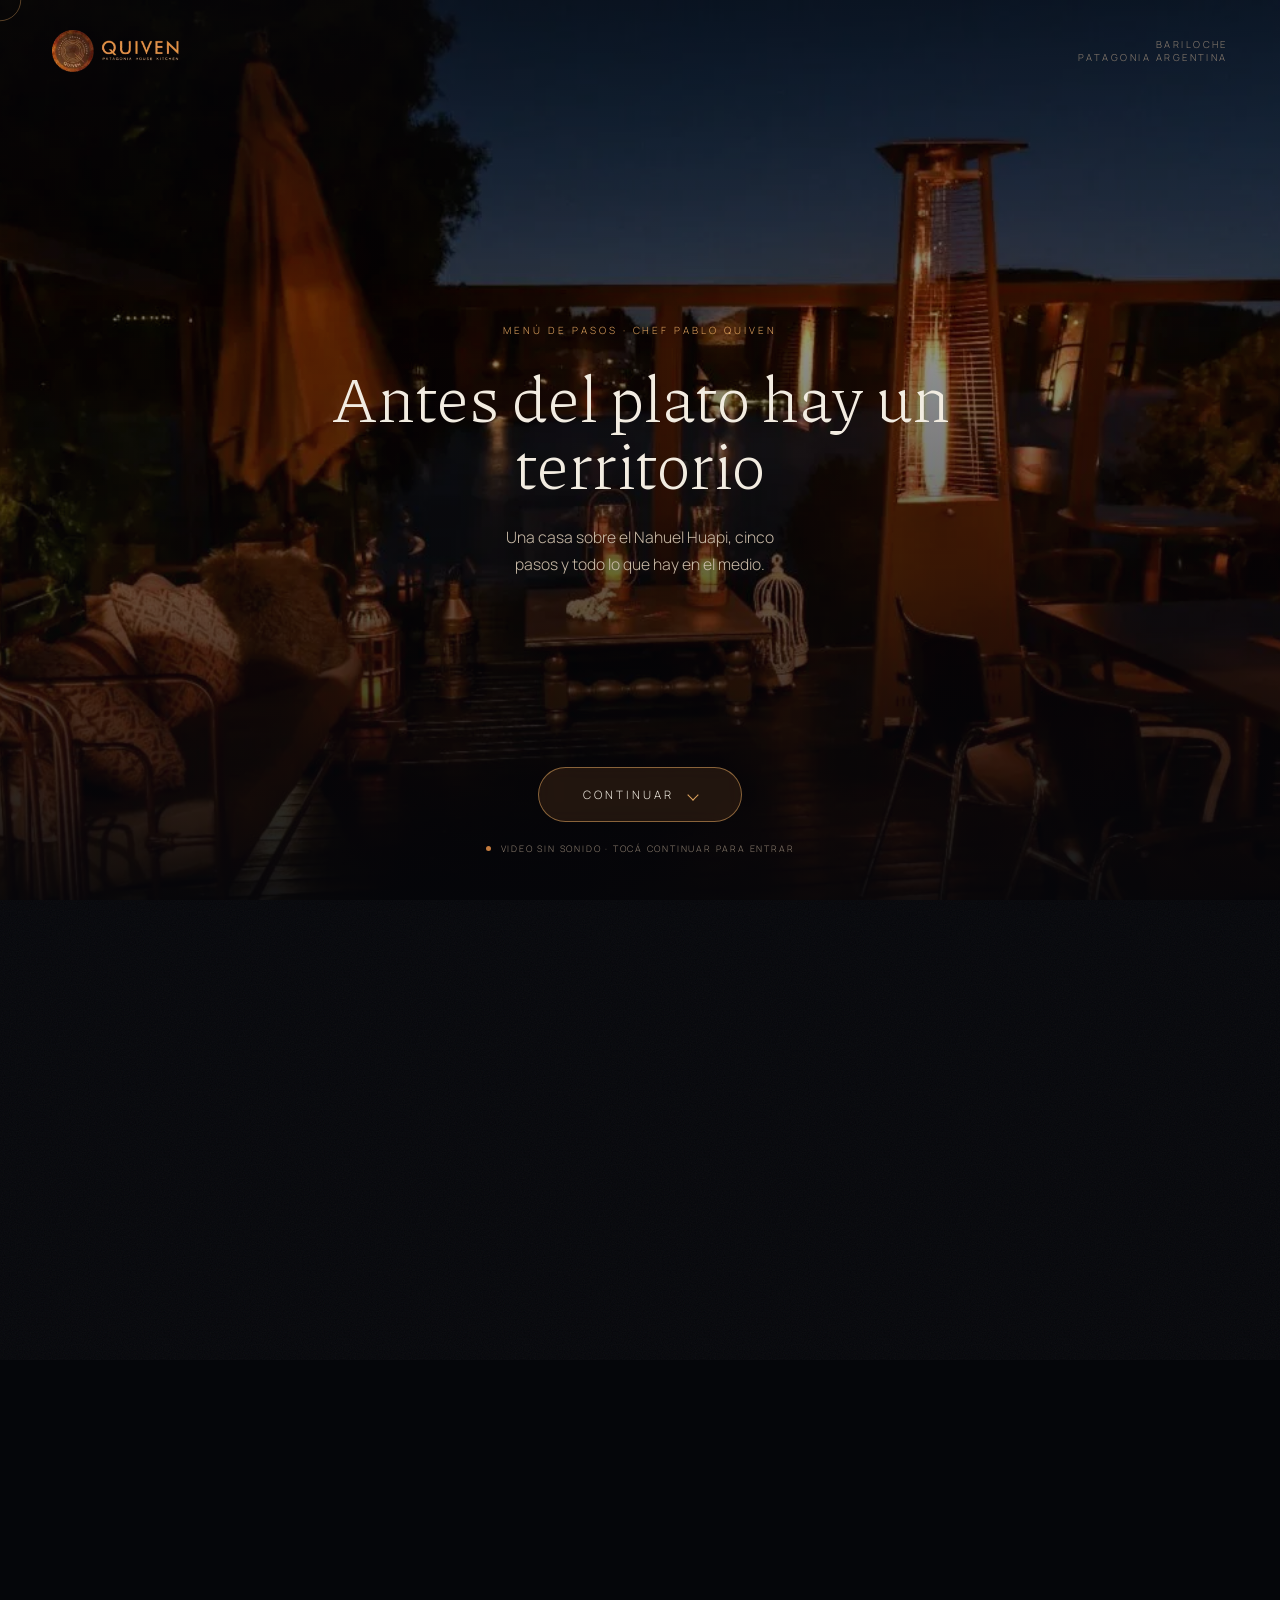
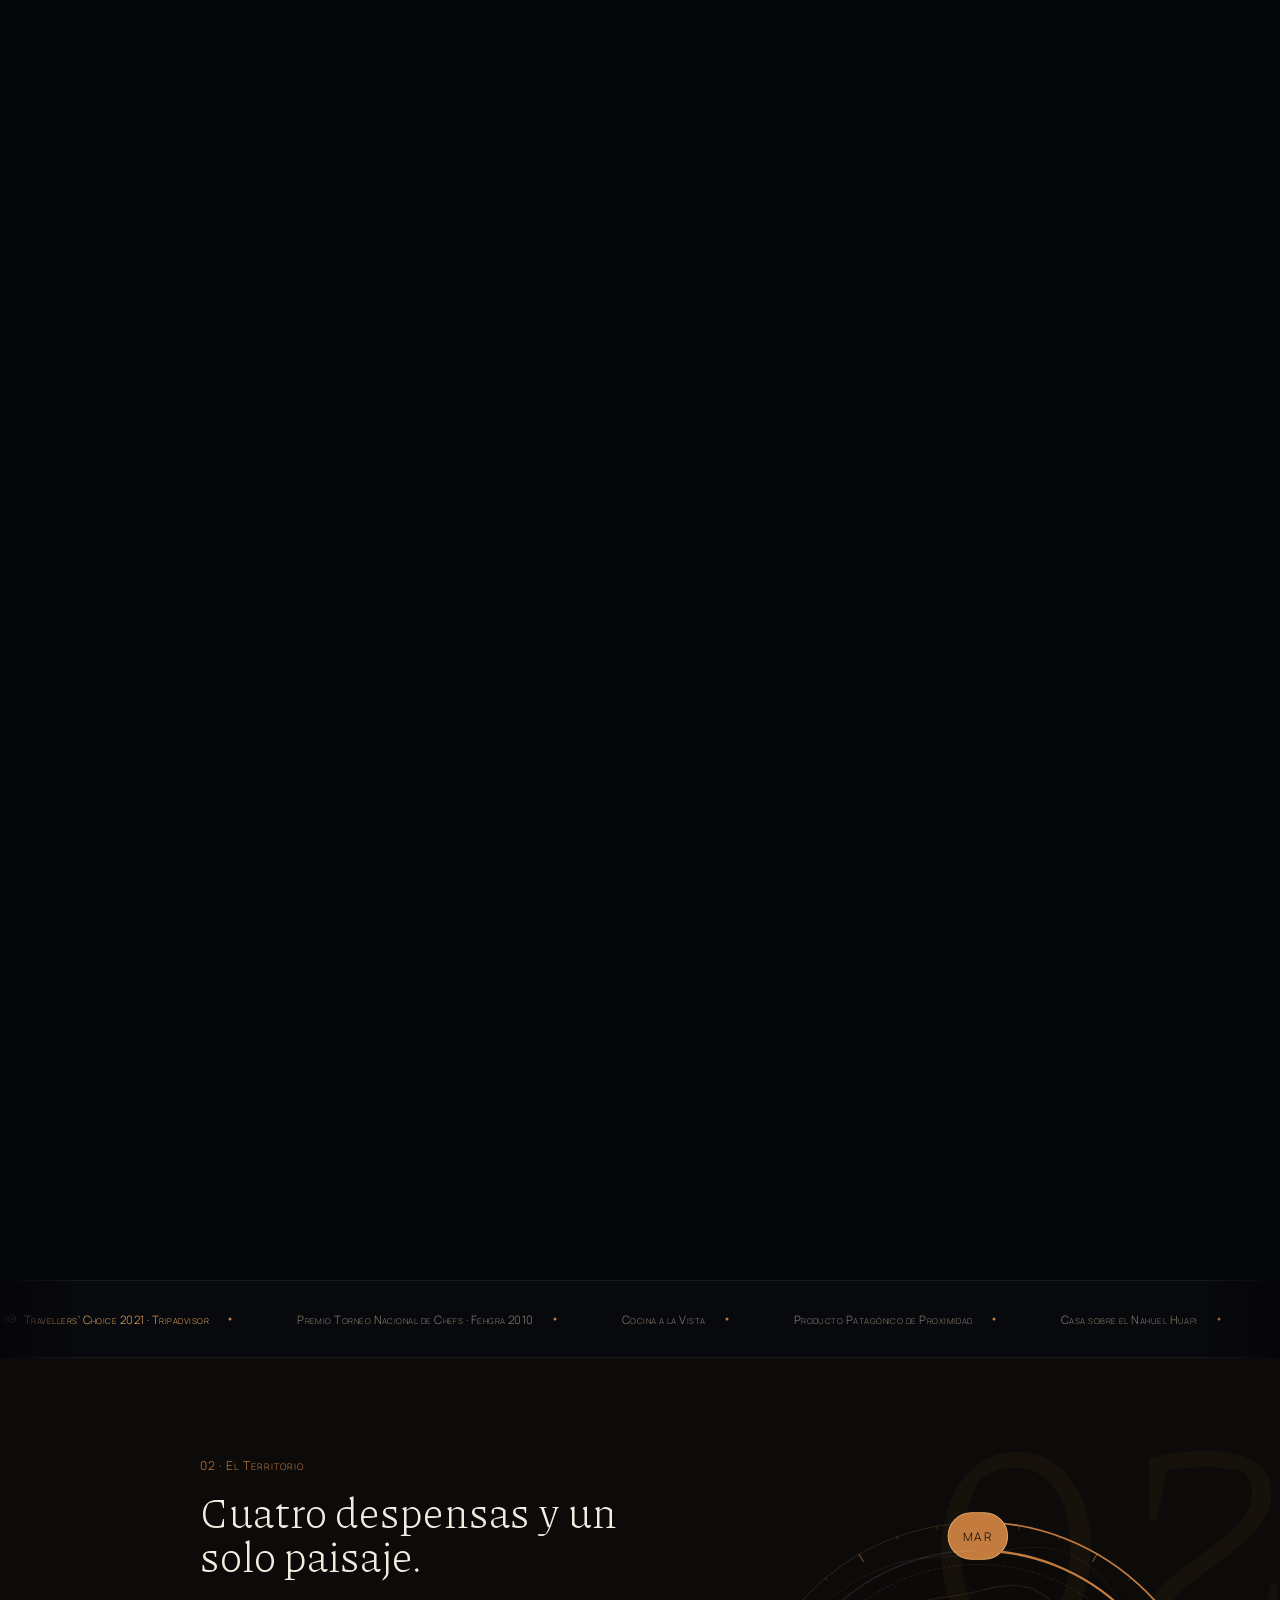
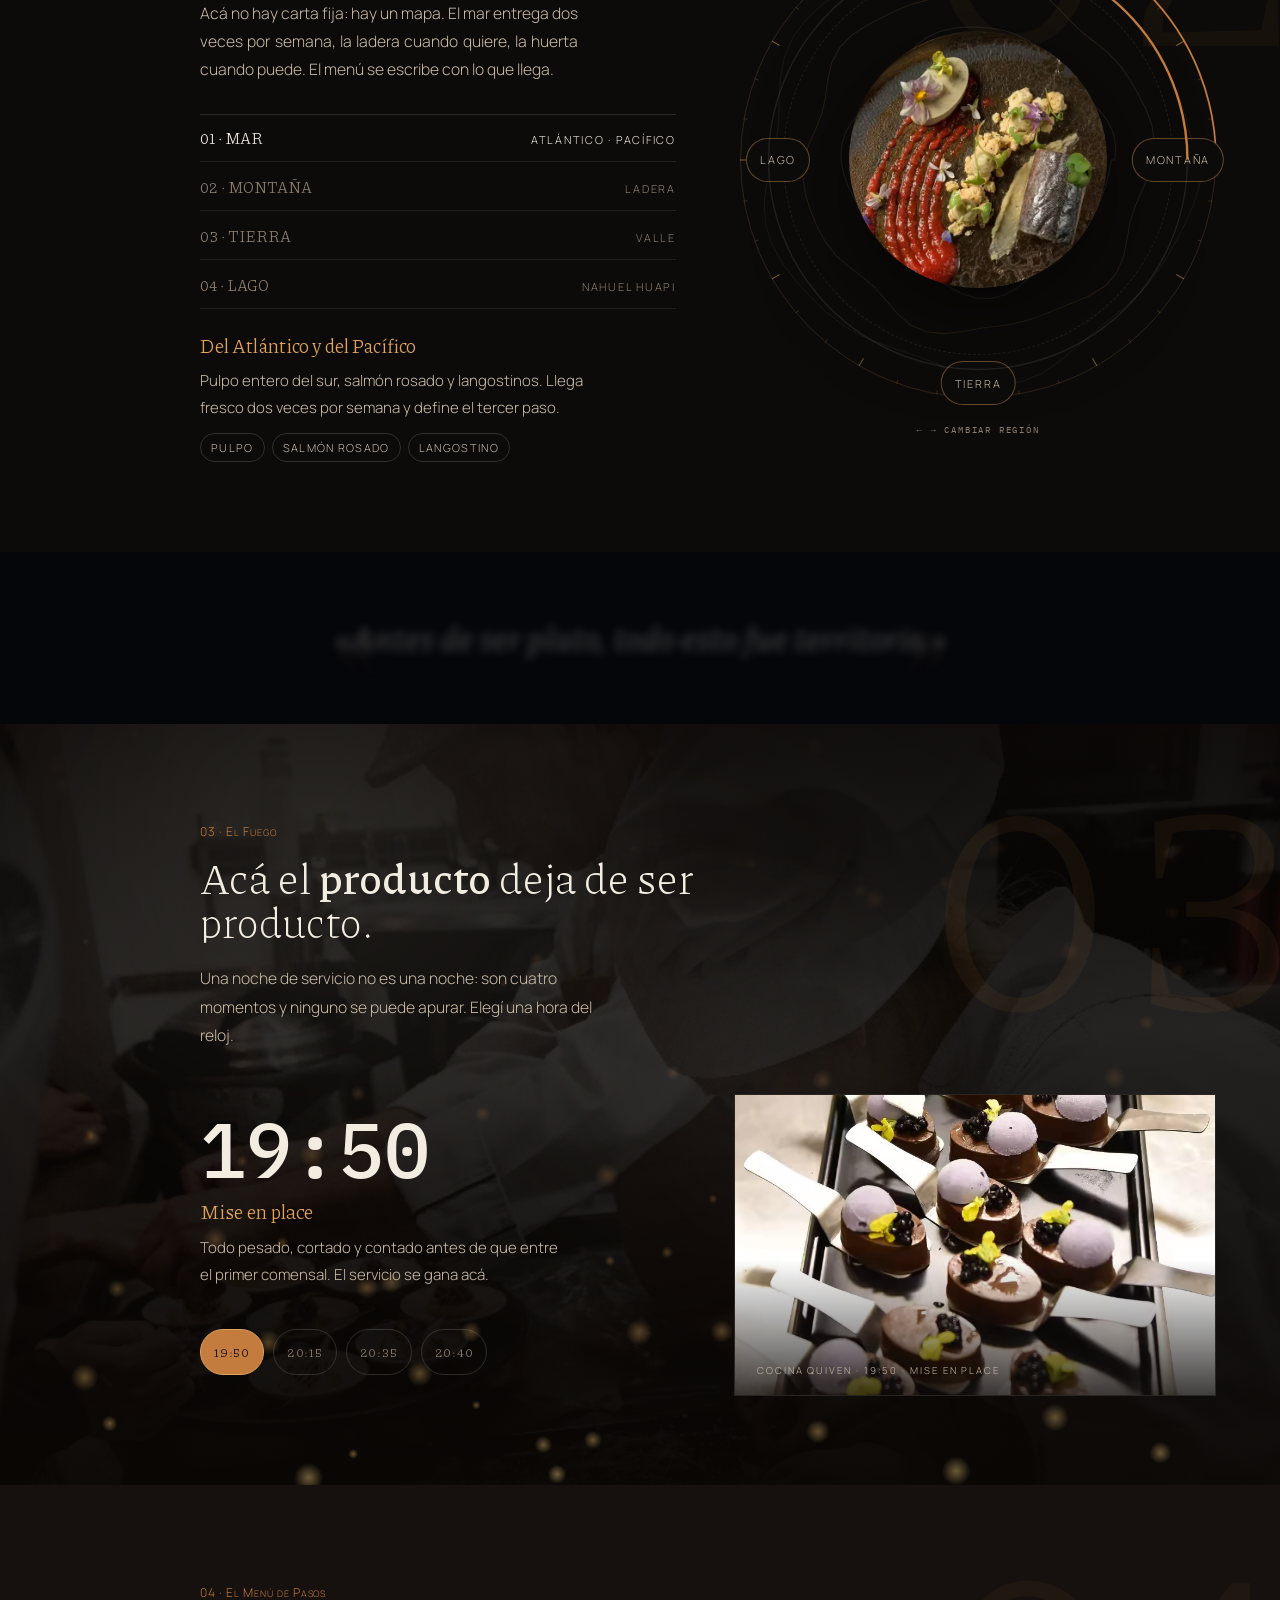
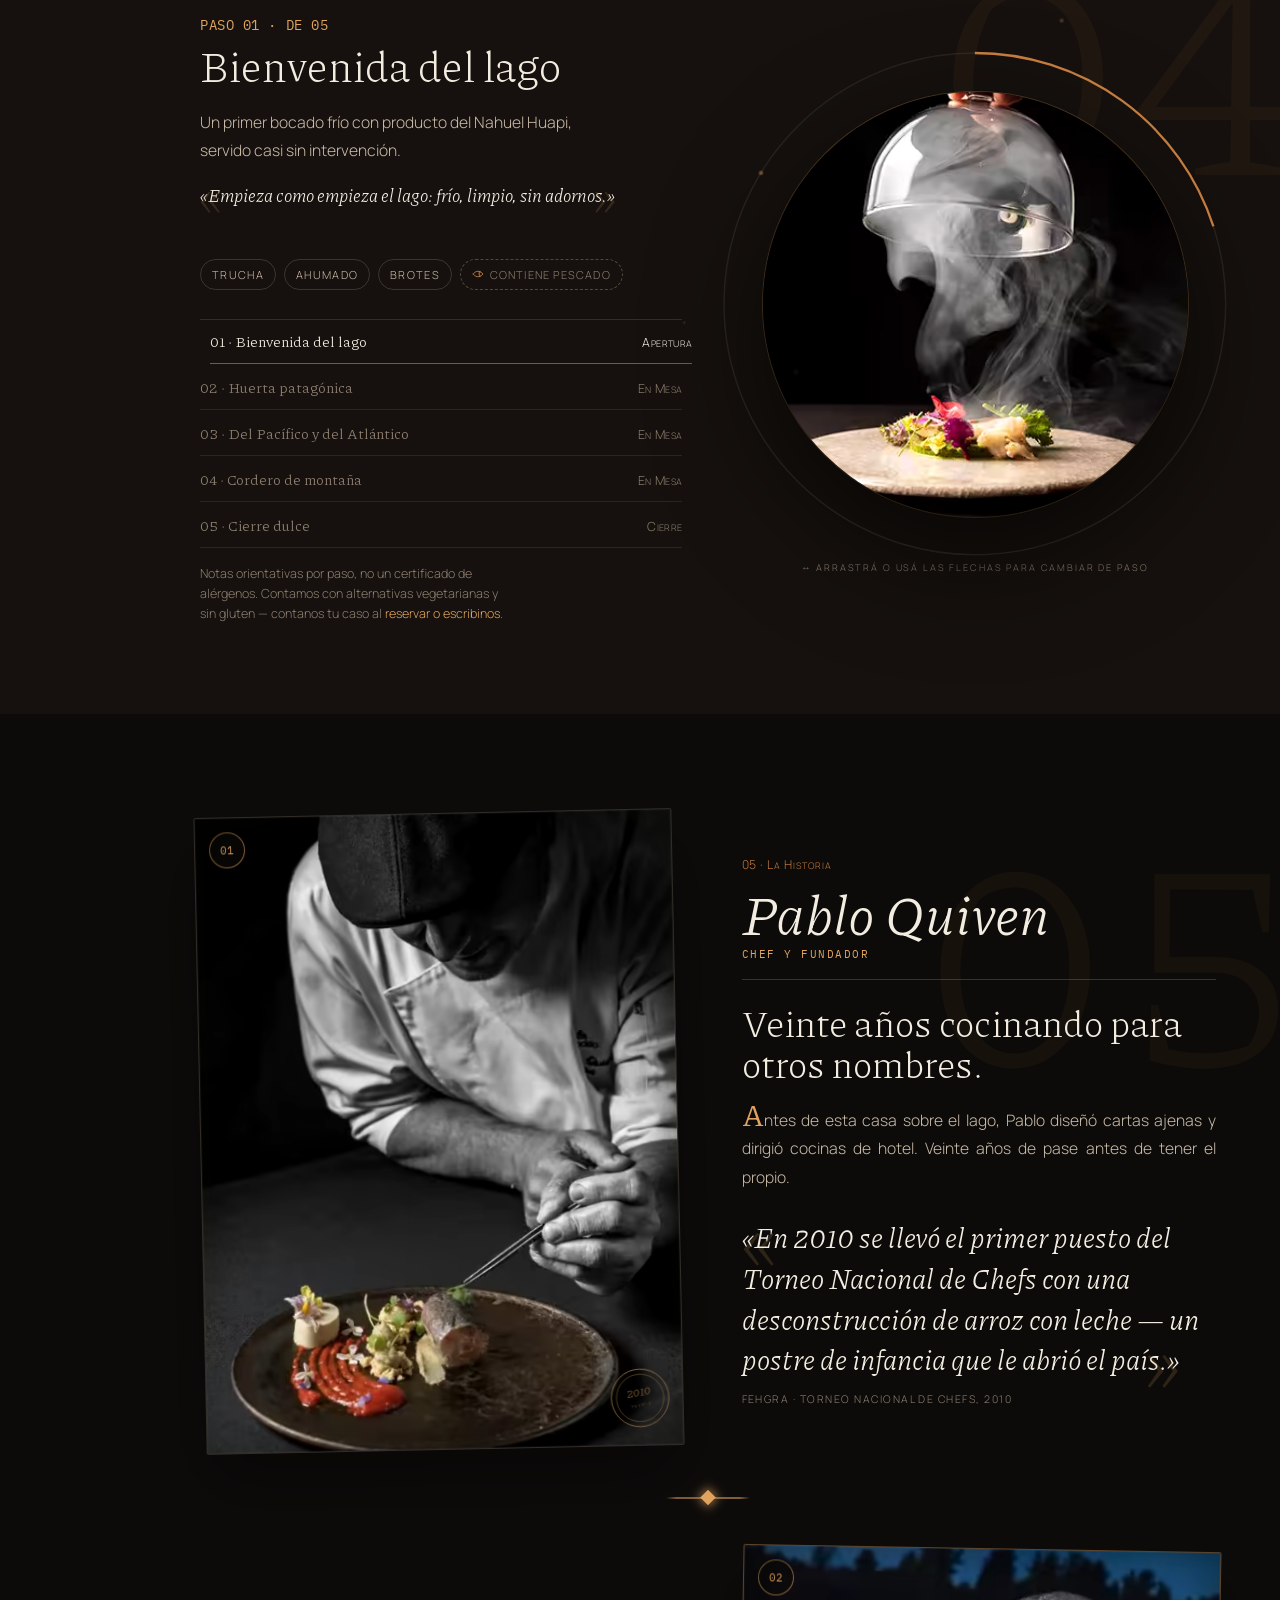
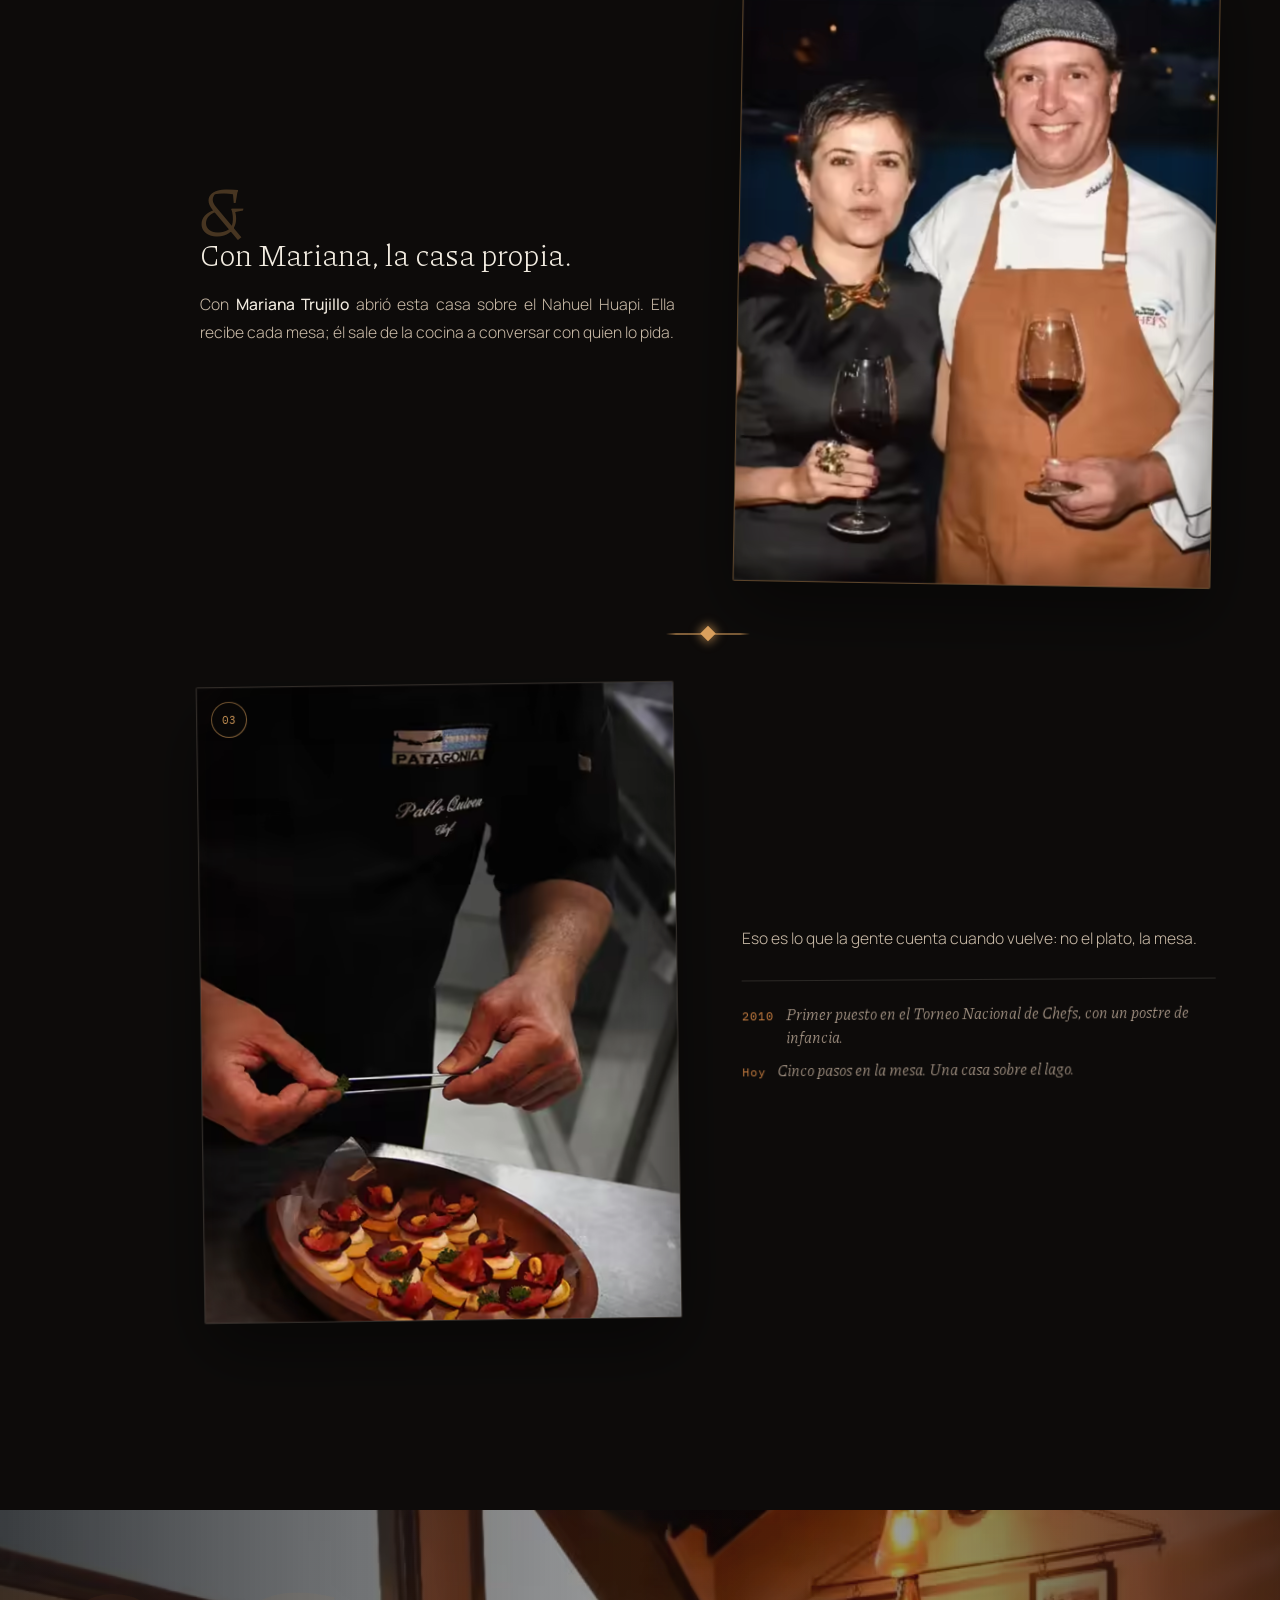
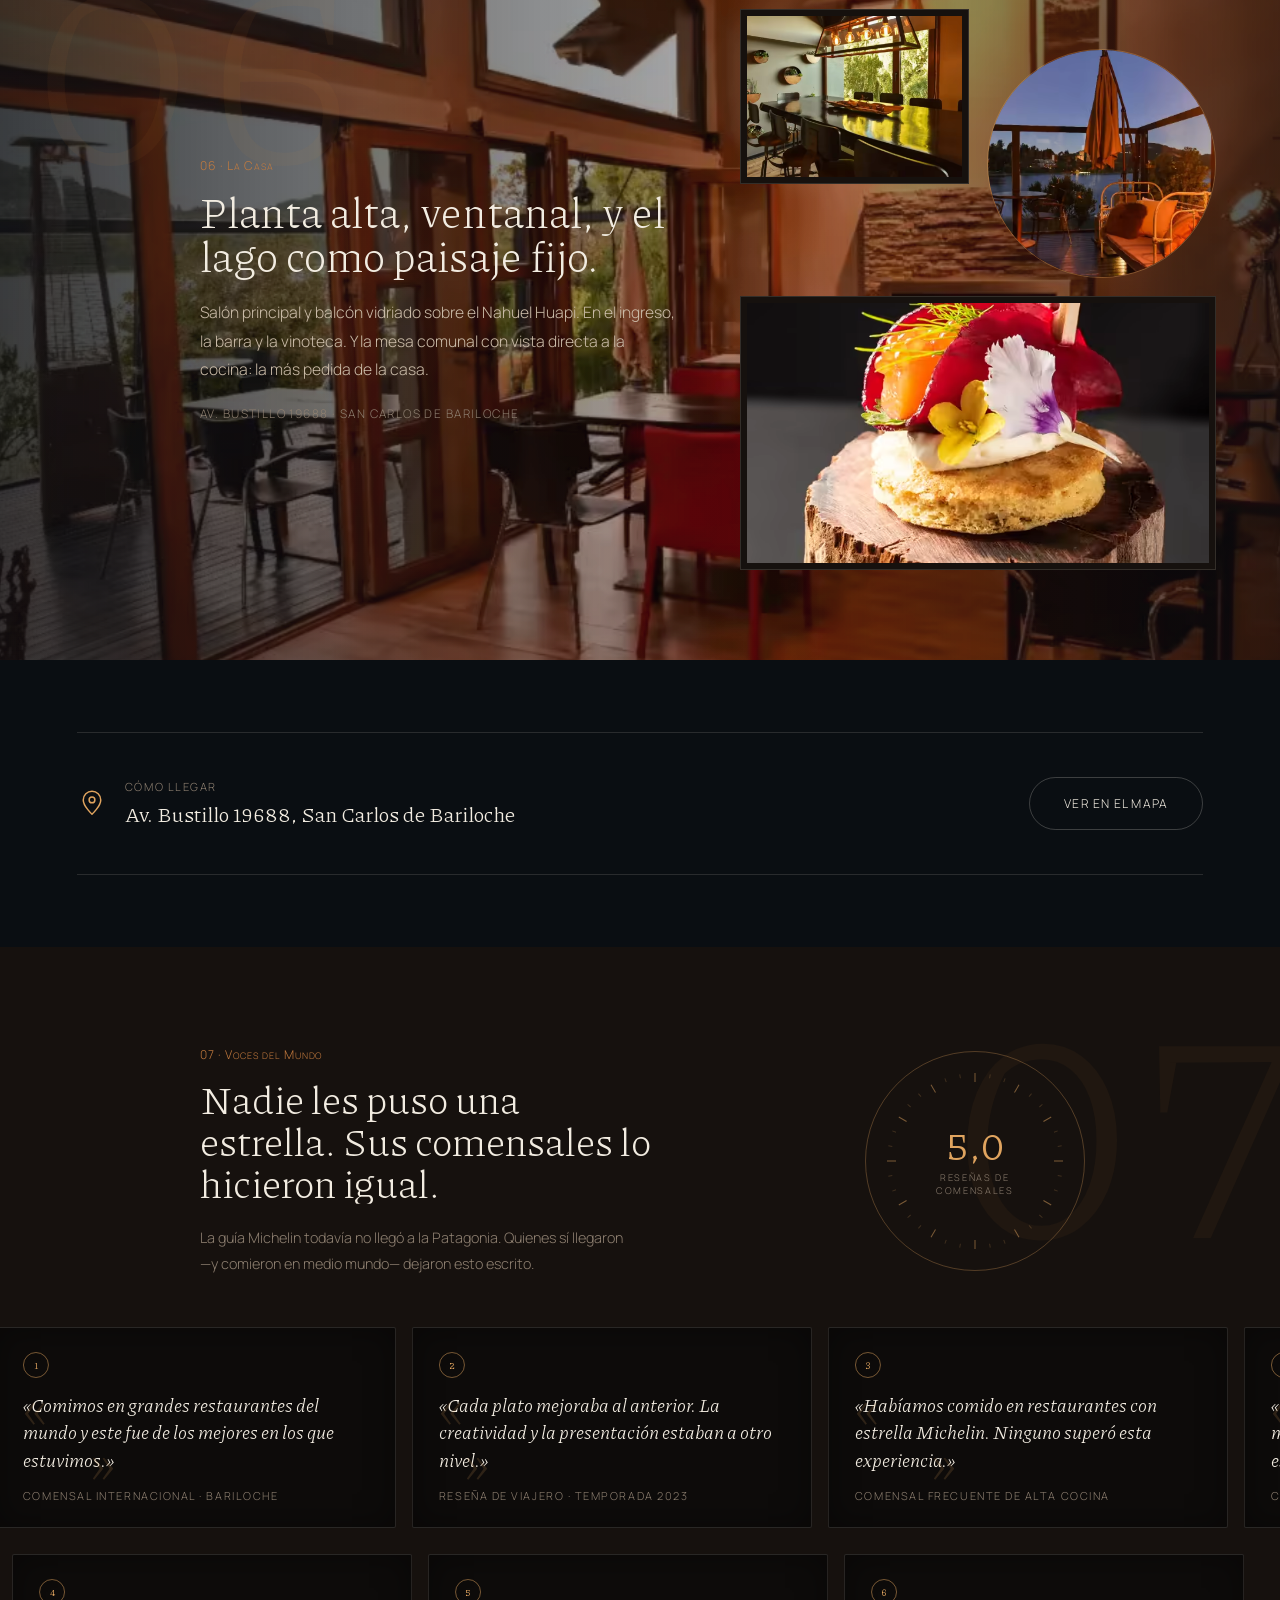
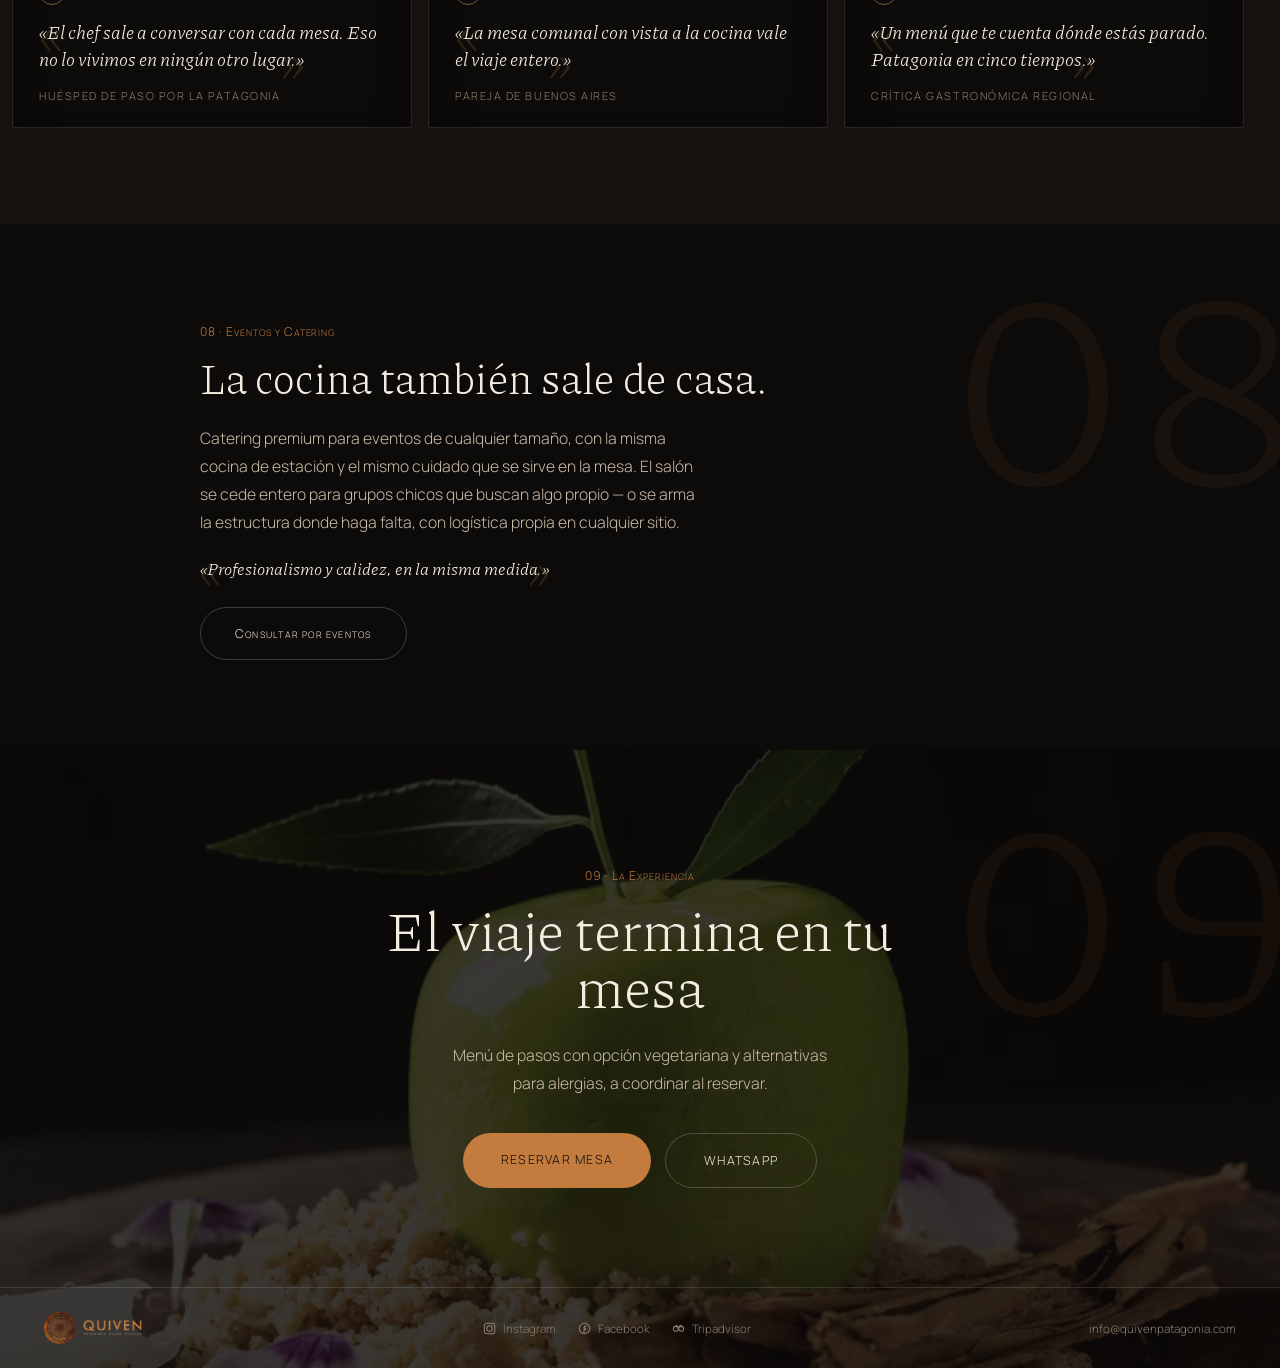
==== commit 24ddb097: "Corrige el grano de fondo que quedaba trabado al máximo tras el descenso Bug real, pre-existente (co" ====
--- a/index.html
+++ b/index.html
@@ -776,7 +776,7 @@
 </div>
 
 <script defer src="js/i18n.min.js?v=48"></script>
-<script defer src="js/main.min.js?v=92"></script>
+<script defer src="js/main.min.js?v=93"></script>
 <!-- Analítica: GoatCounter (gratuito, sin cookies, no vende datos). Desactivado
      hasta tener una cuenta real -- CODIGO es un subdominio inexistente, así que
      el script se descargaba (~3KB) y fallaba en cada carga sin medir nada.
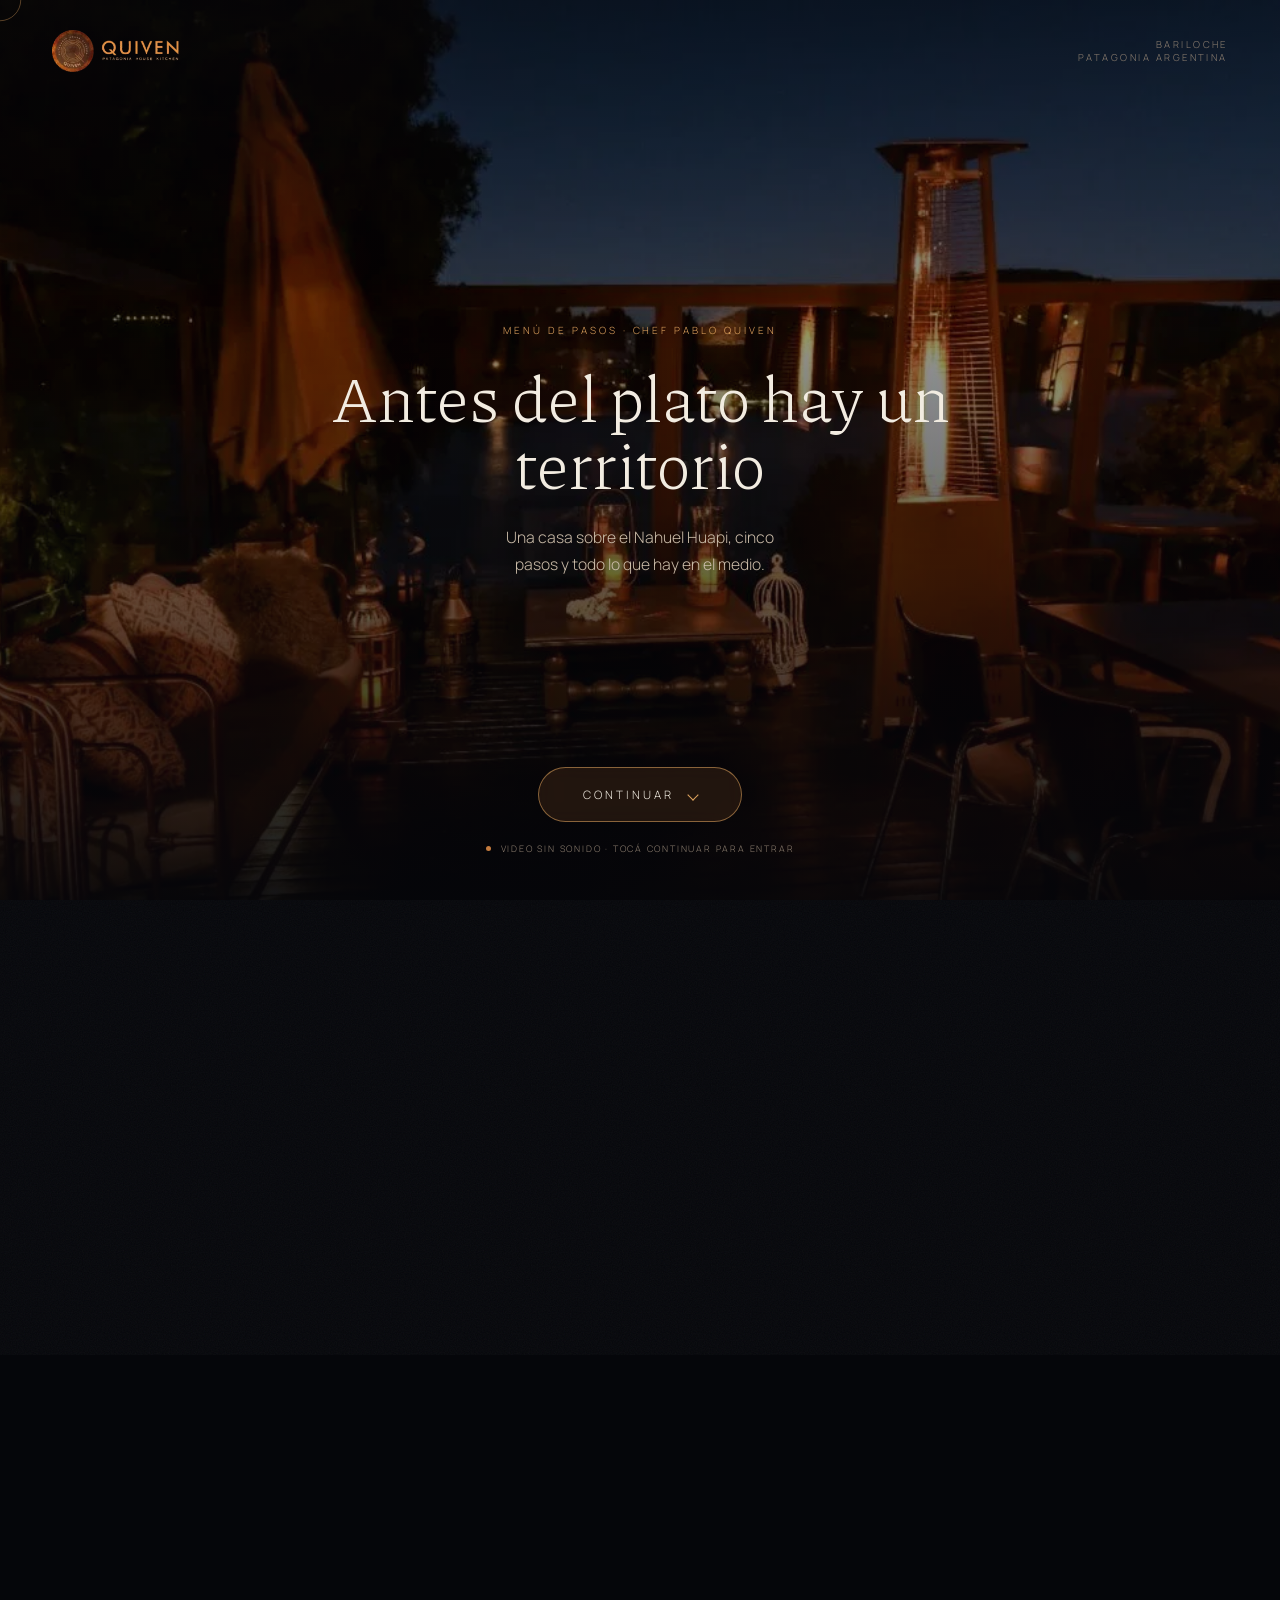
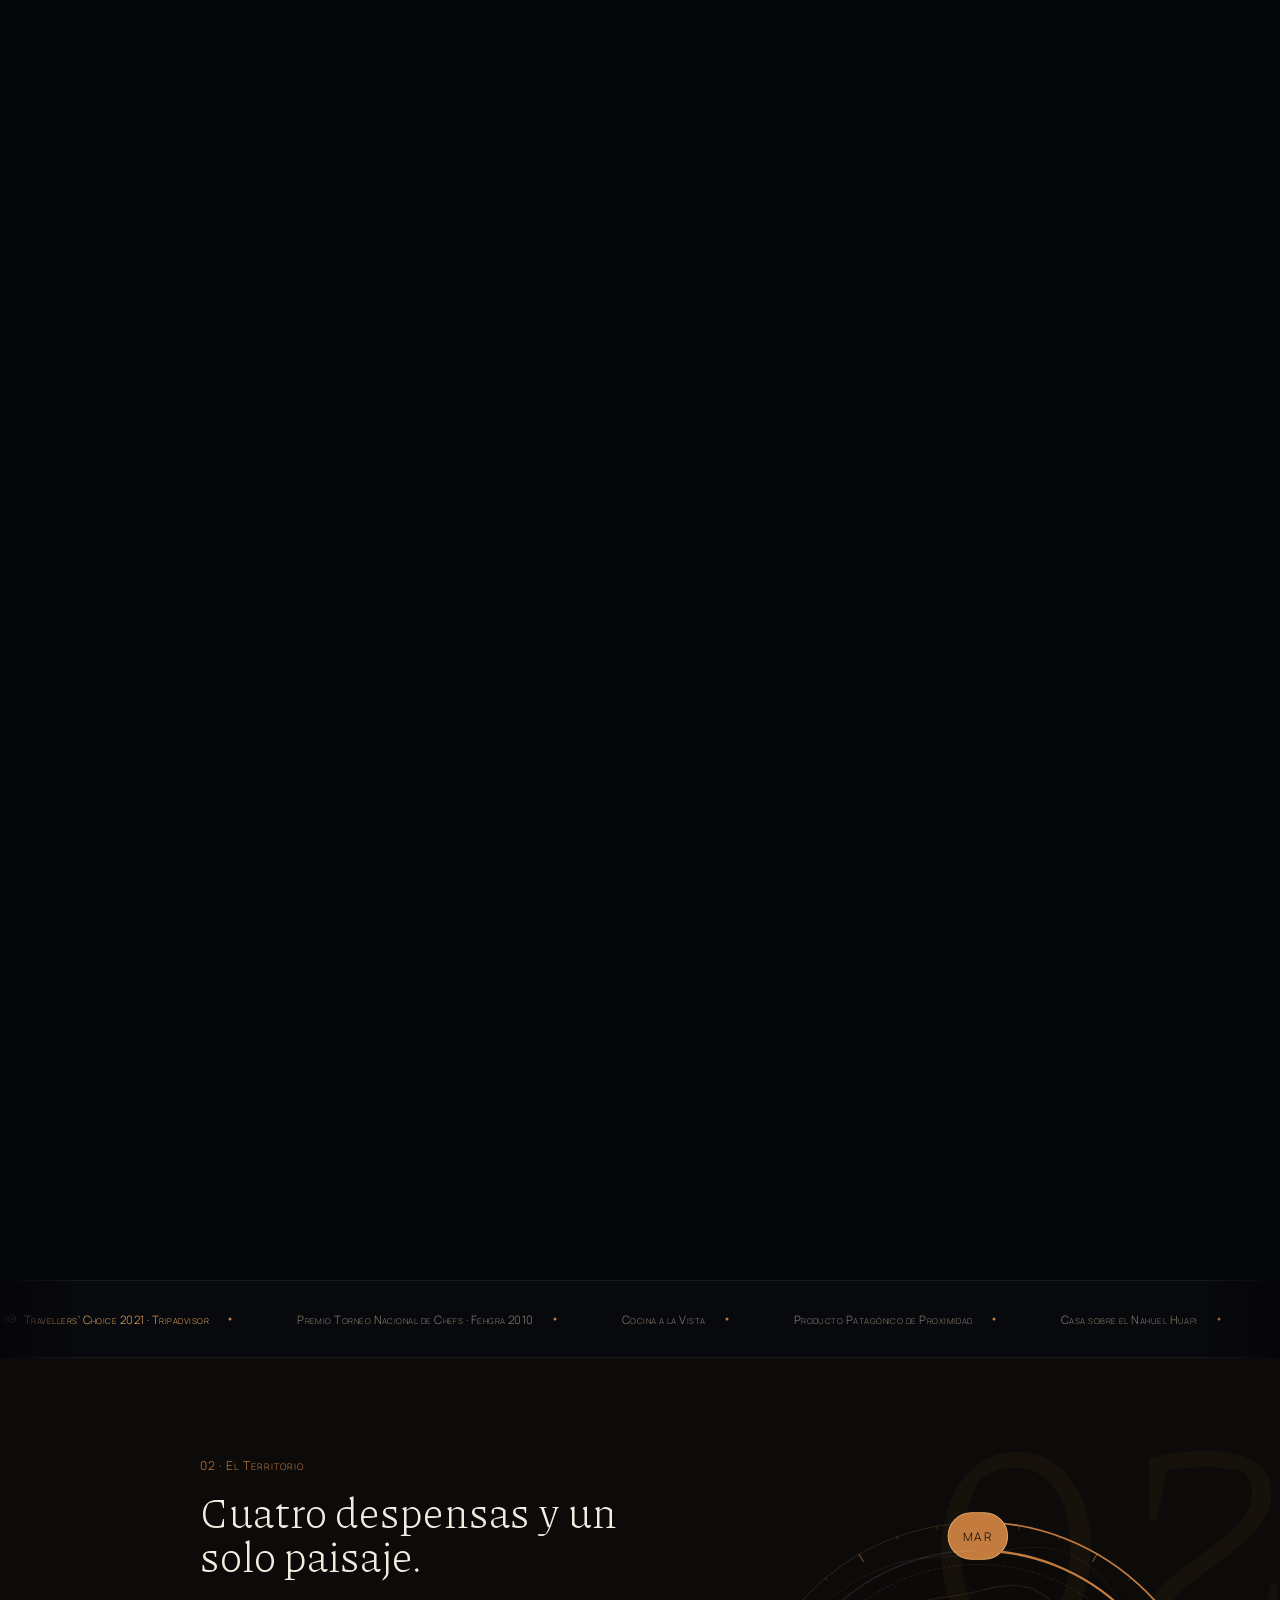
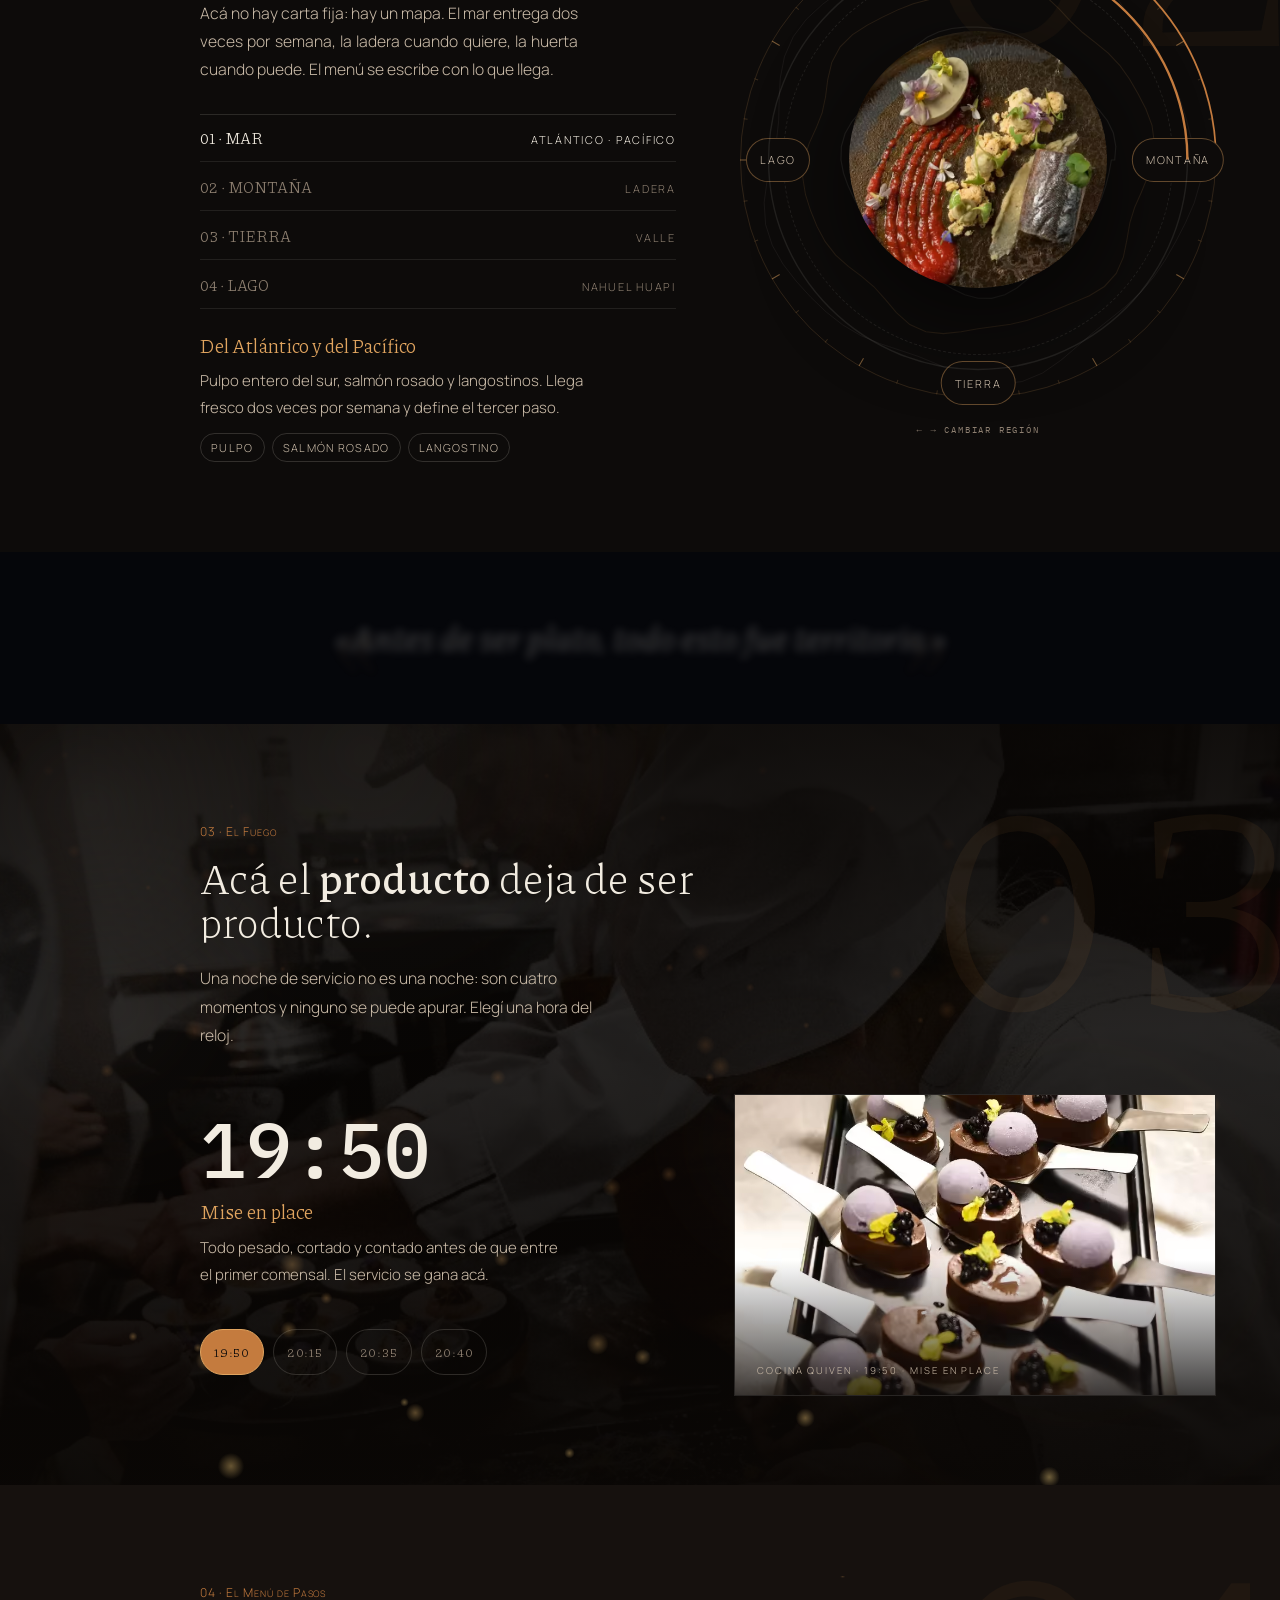
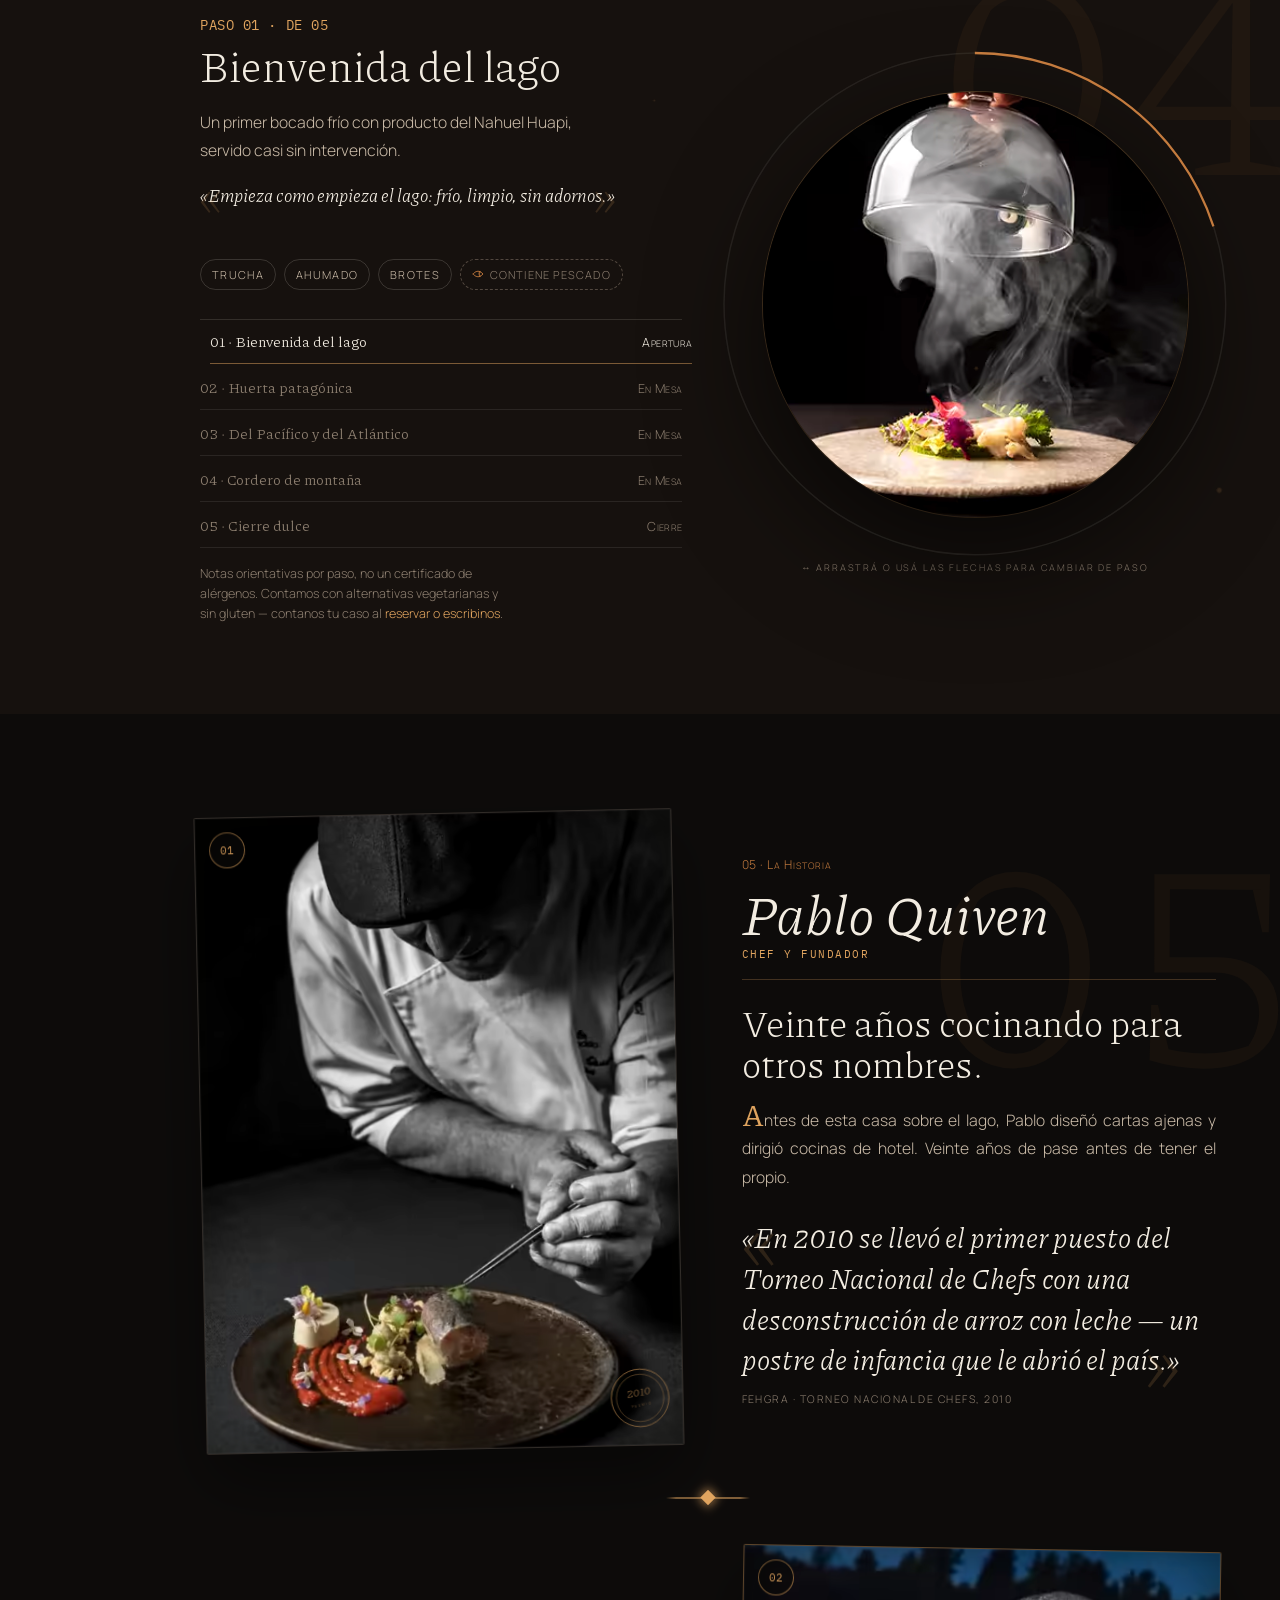
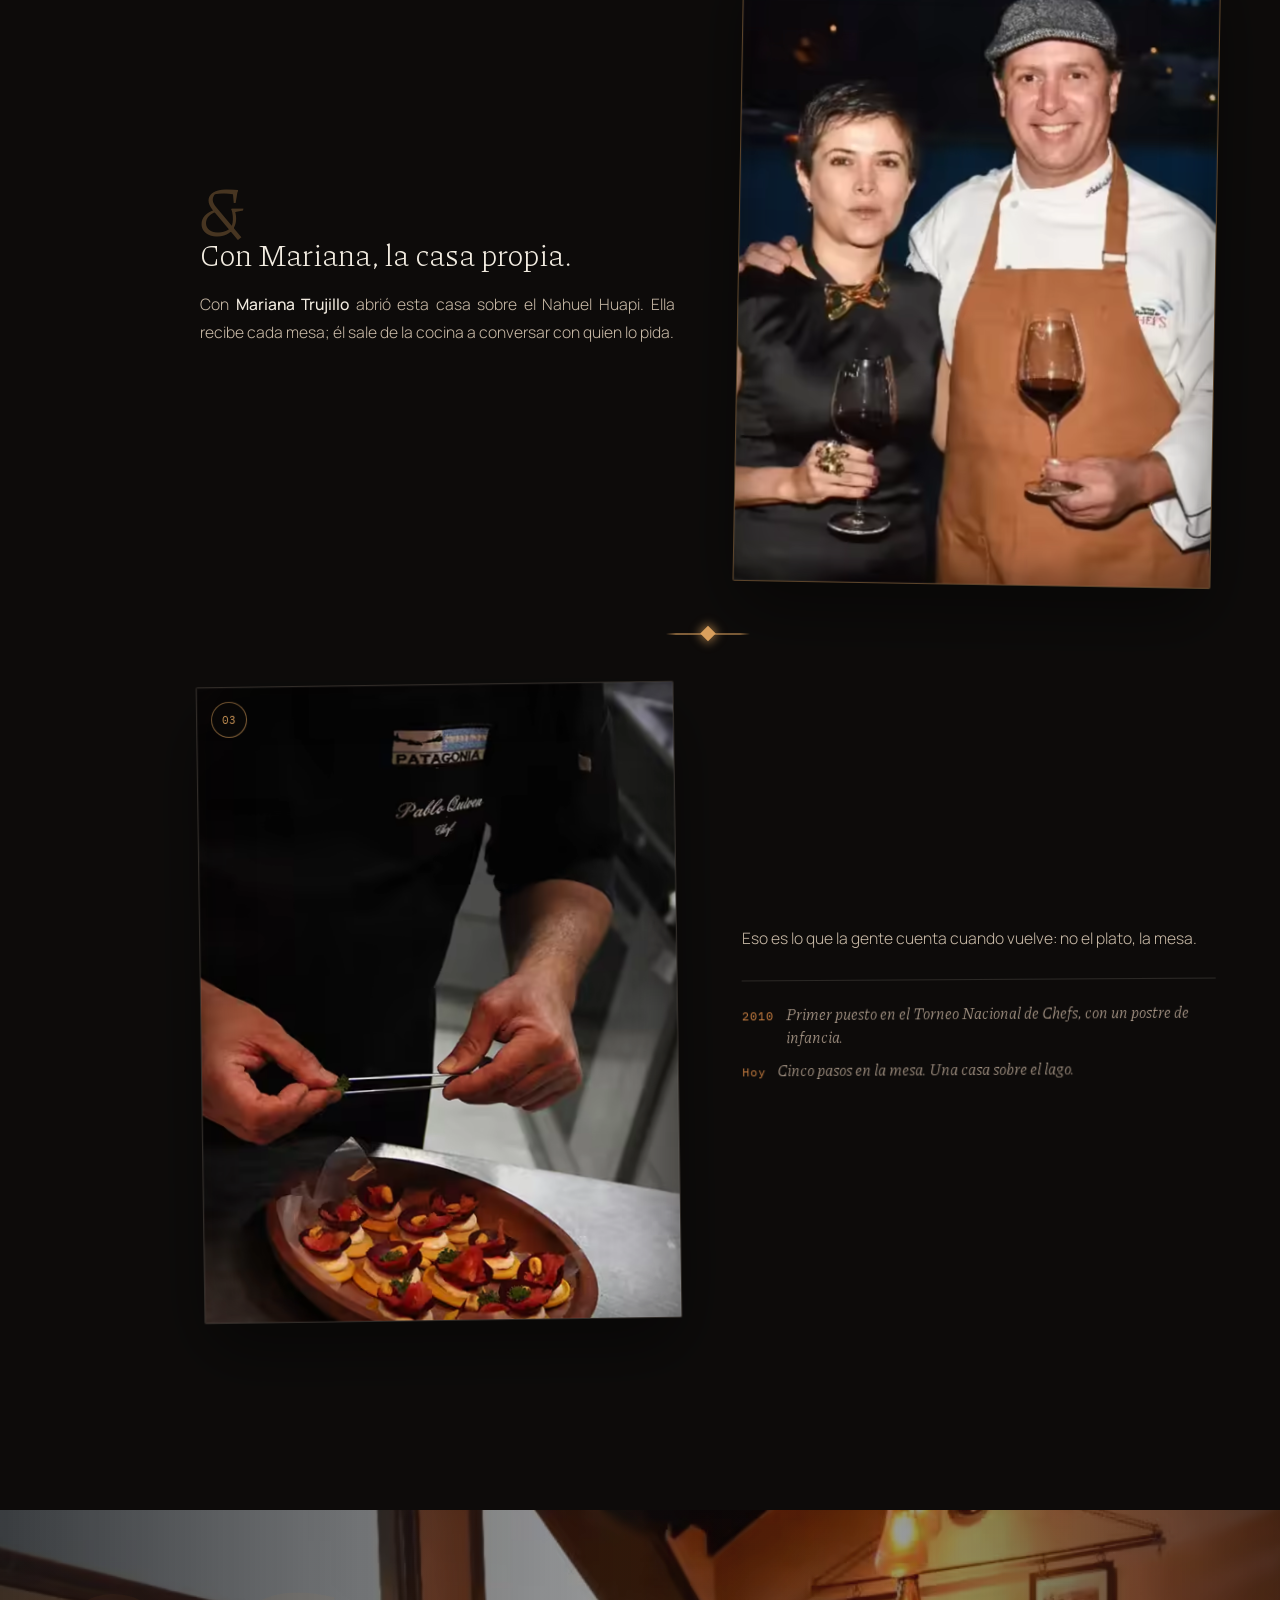
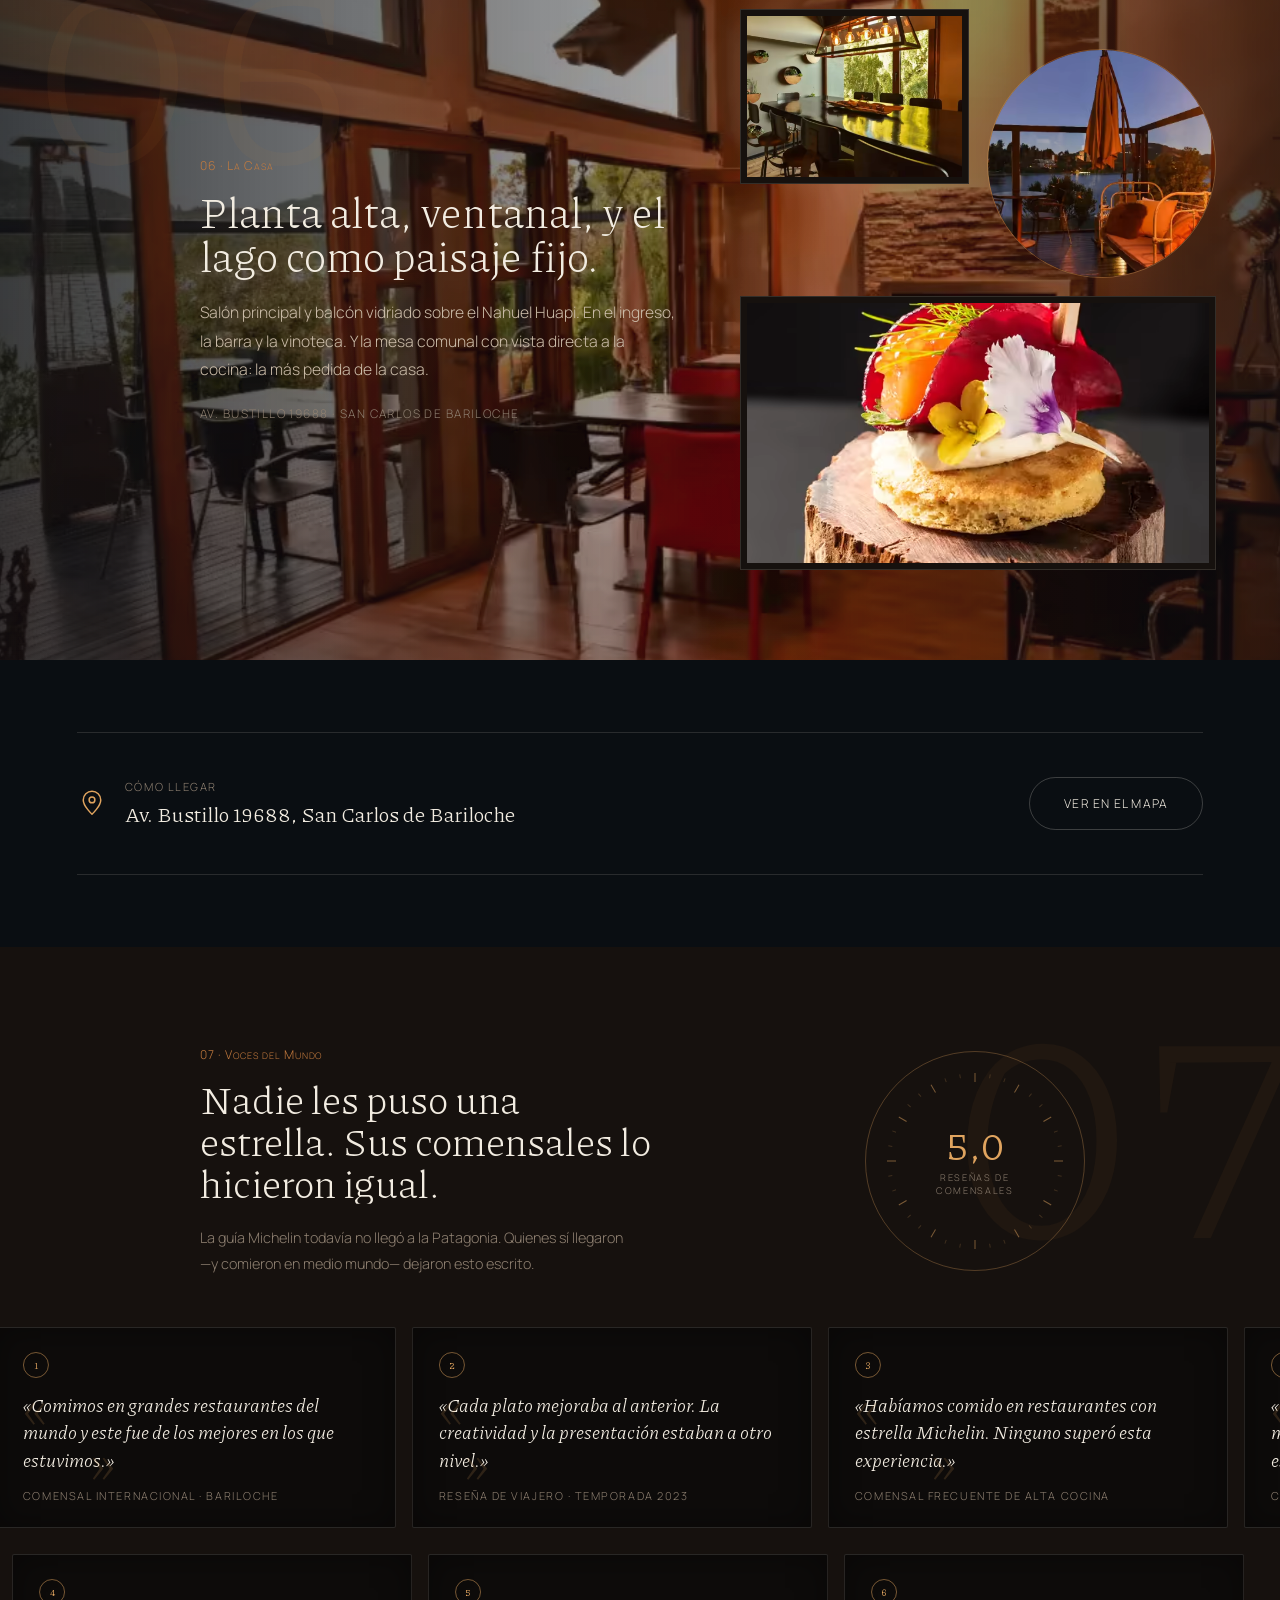
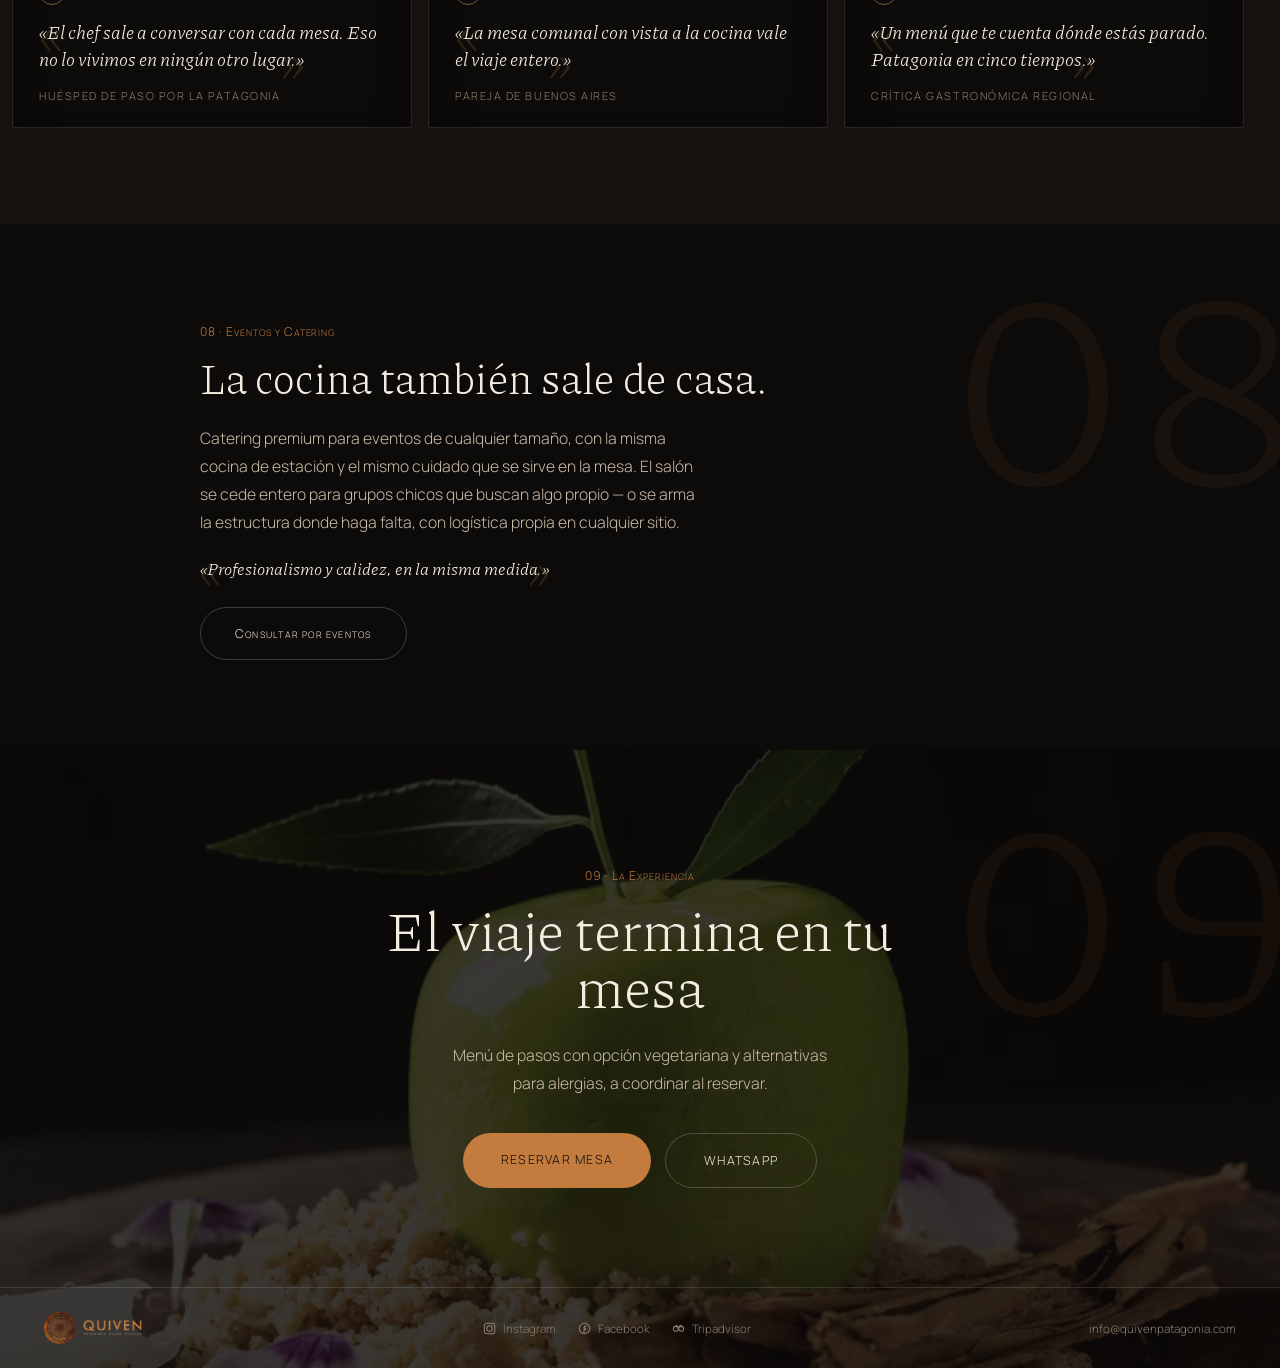
==== commit 7e611230: "Achica la cola de decaimiento del grano: seguía tapando Territorio El fix anterior (24ddb09) corrigi" ====
--- a/index.html
+++ b/index.html
@@ -776,7 +776,7 @@
 </div>
 
 <script defer src="js/i18n.min.js?v=48"></script>
-<script defer src="js/main.min.js?v=93"></script>
+<script defer src="js/main.min.js?v=94"></script>
 <!-- Analítica: GoatCounter (gratuito, sin cookies, no vende datos). Desactivado
      hasta tener una cuenta real -- CODIGO es un subdominio inexistente, así que
      el script se descargaba (~3KB) y fallaba en cada carga sin medir nada.
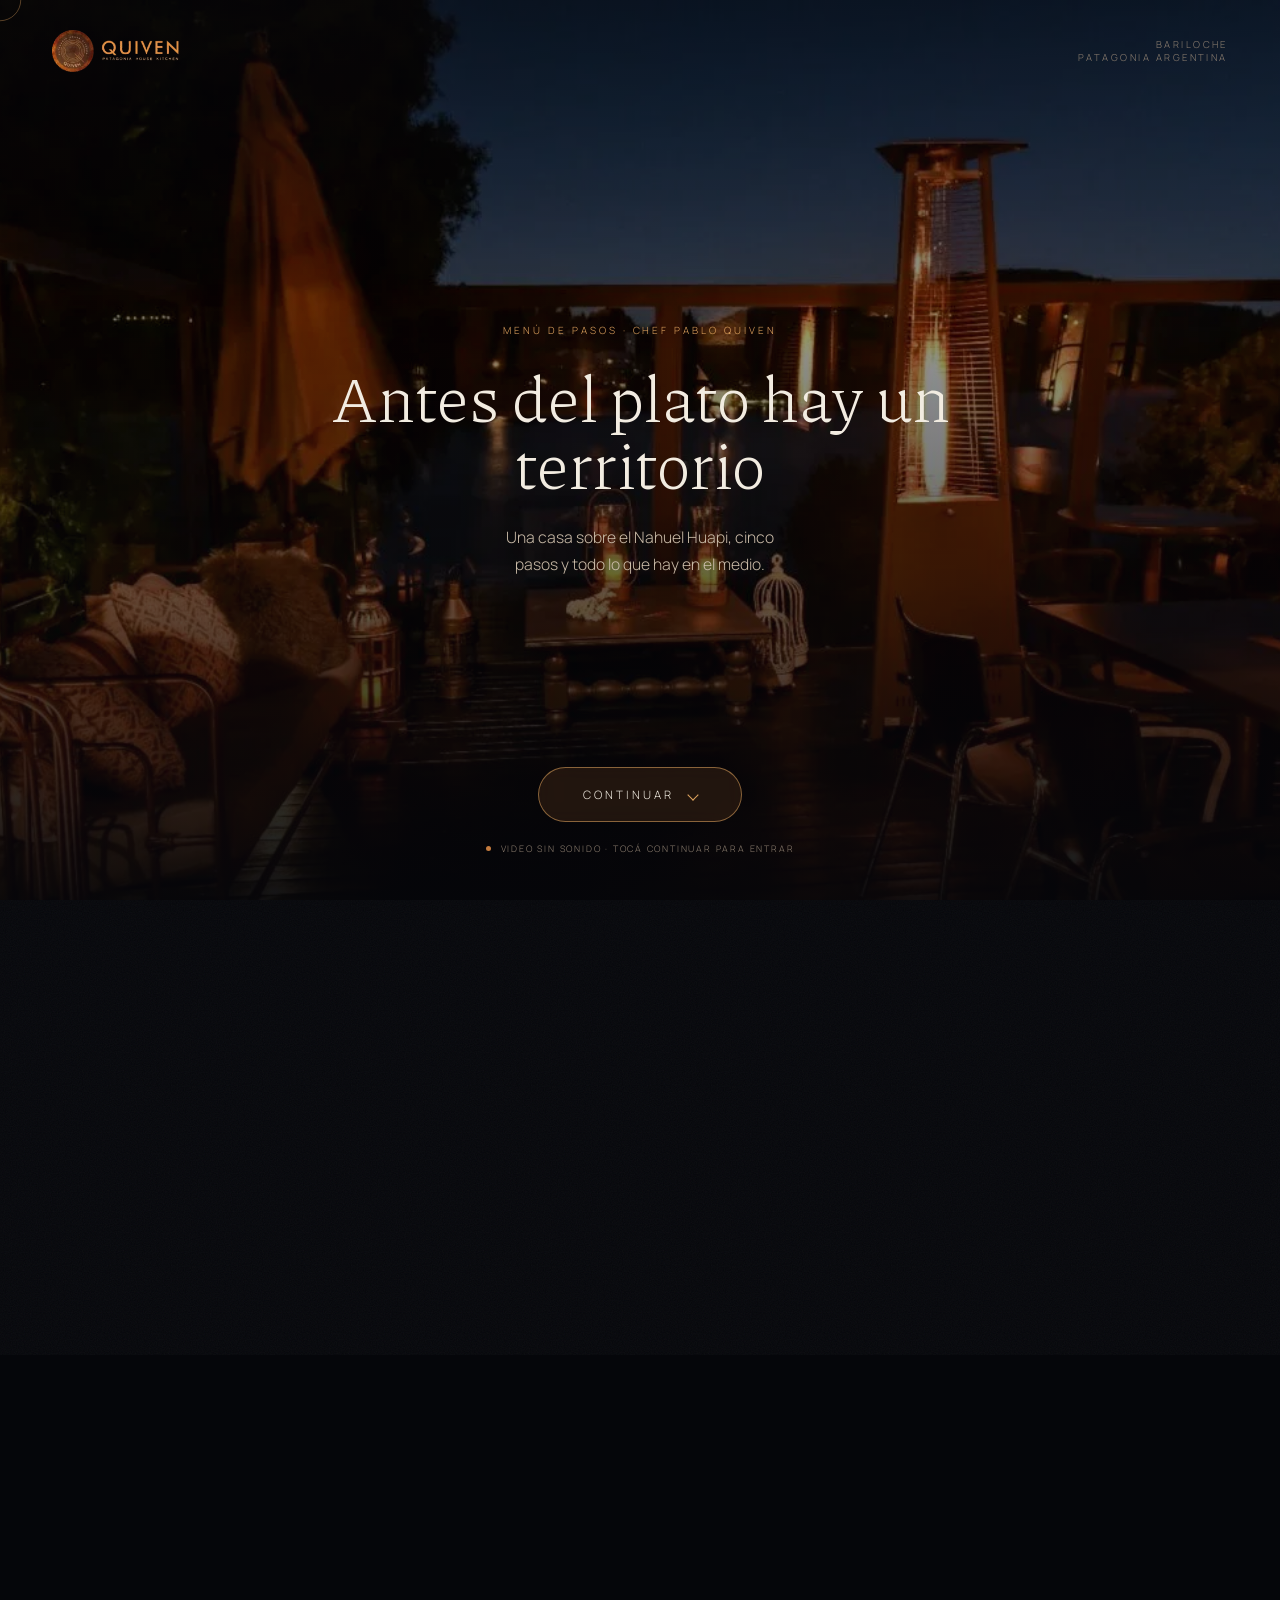
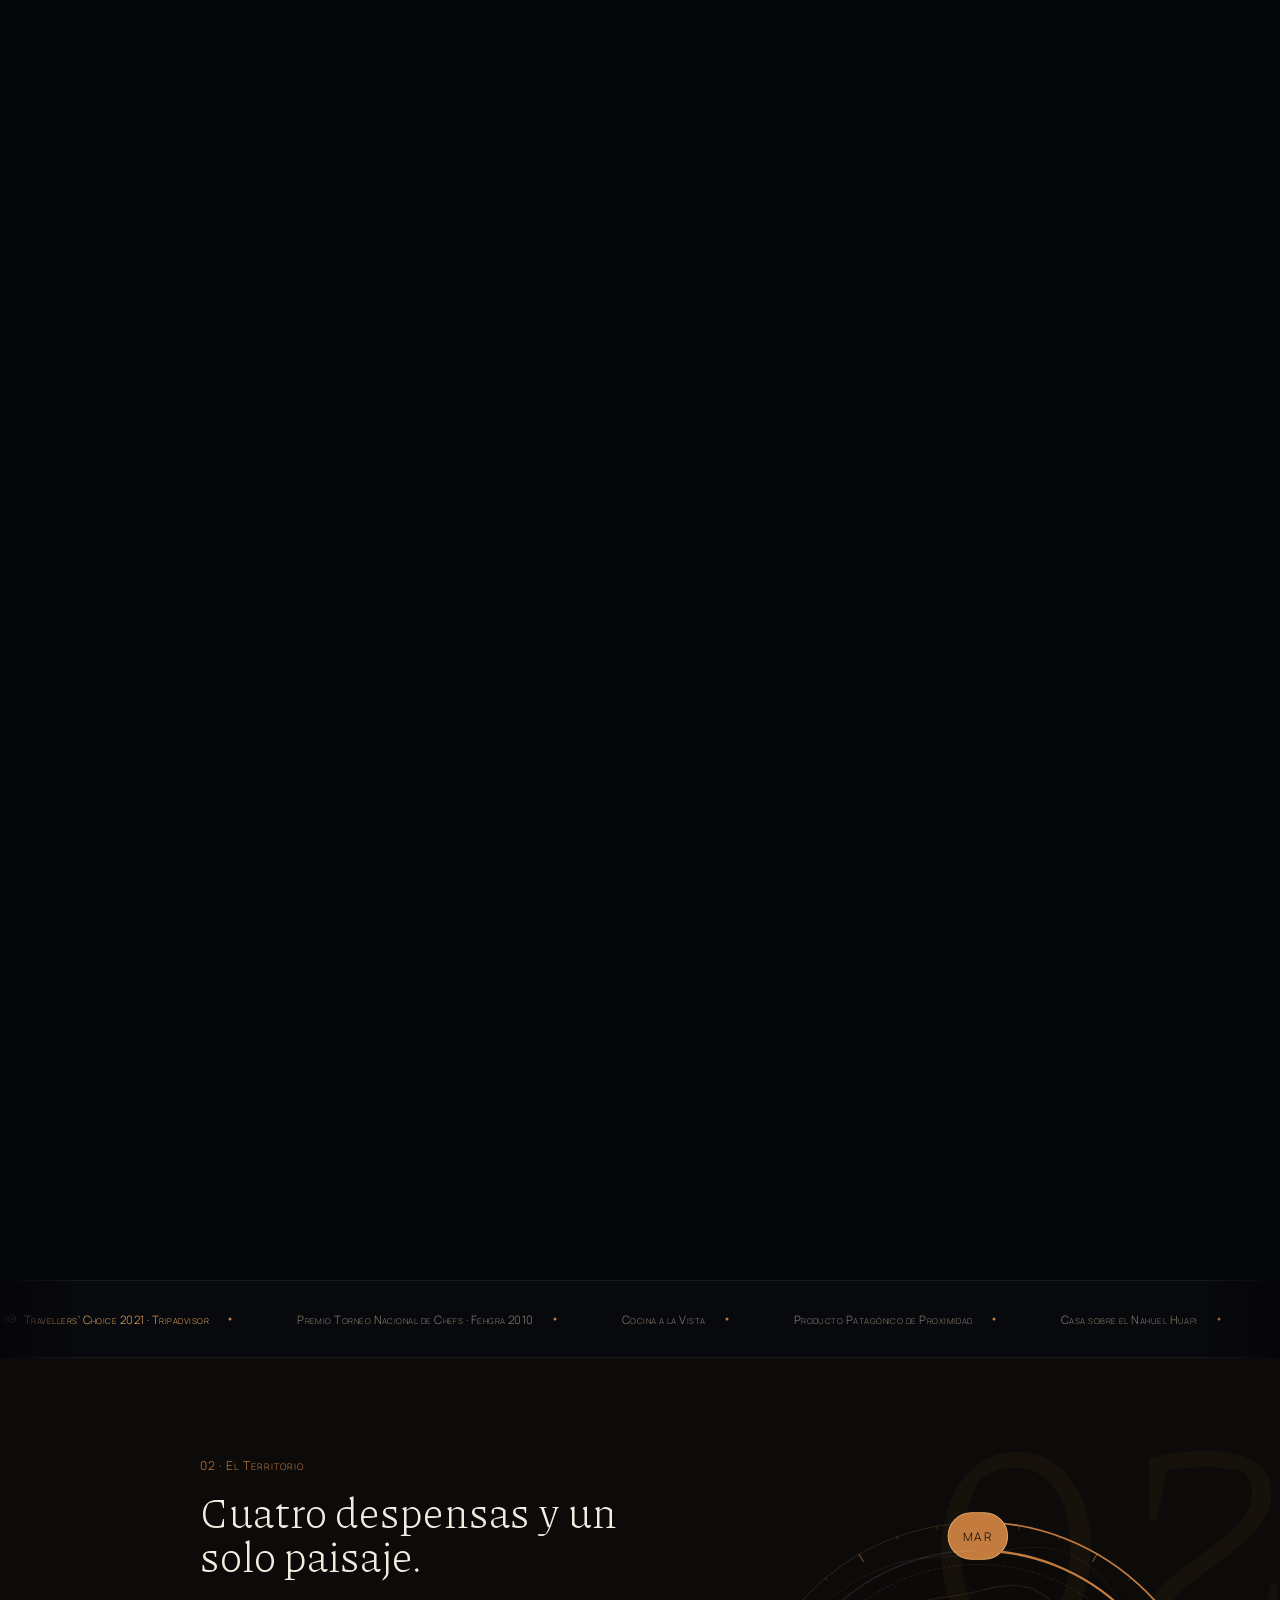
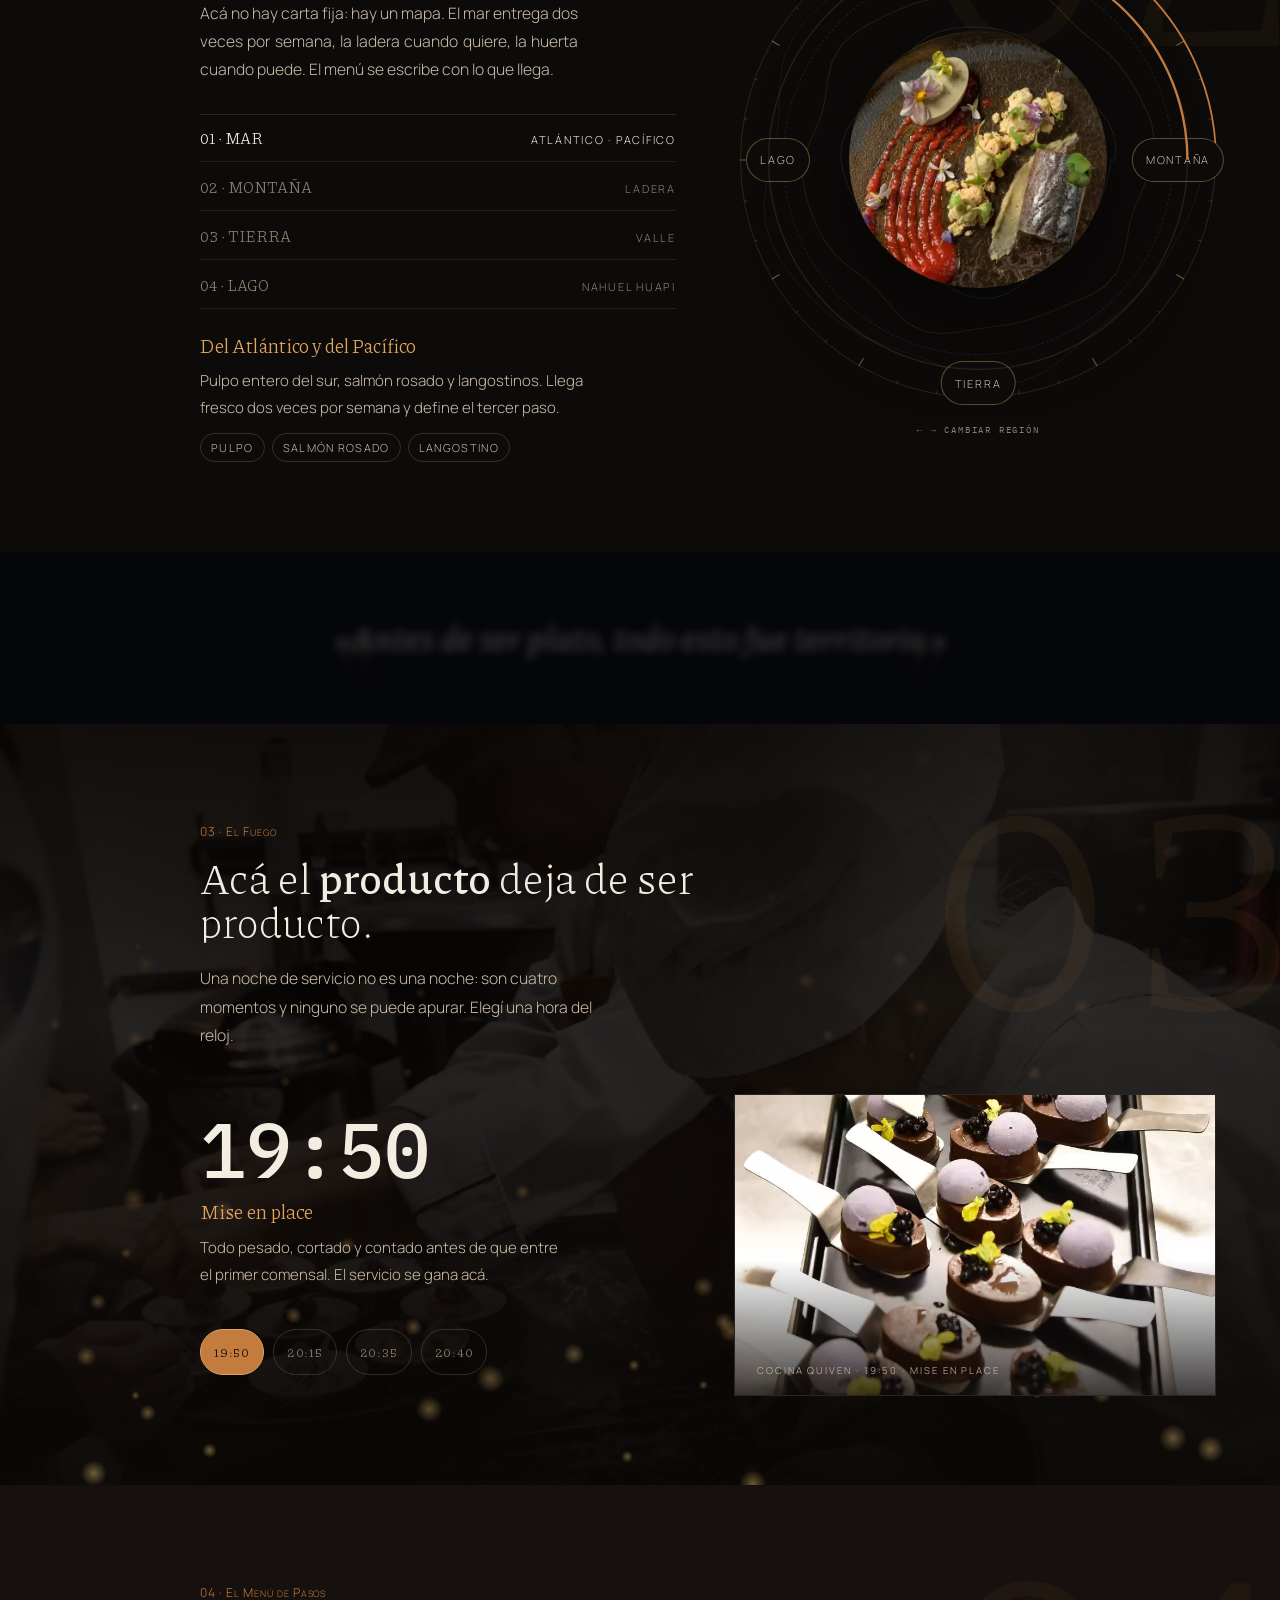
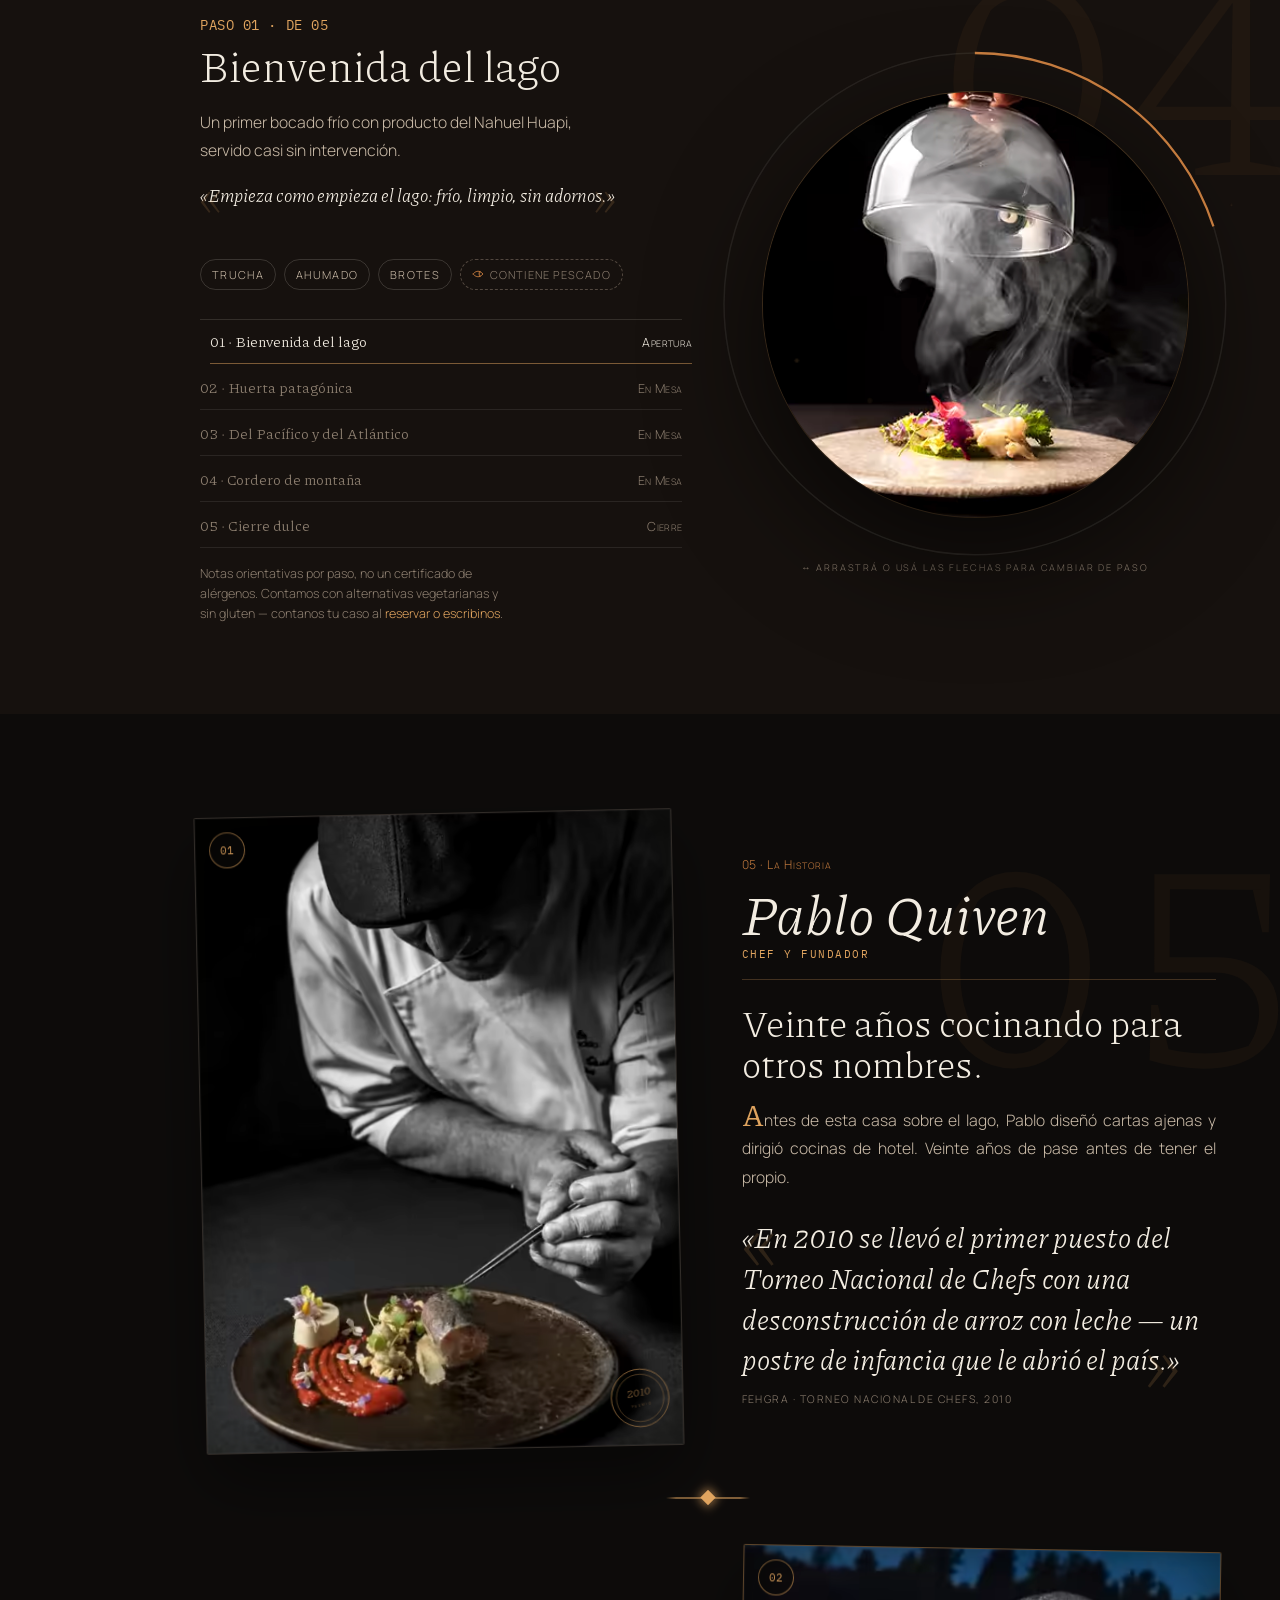
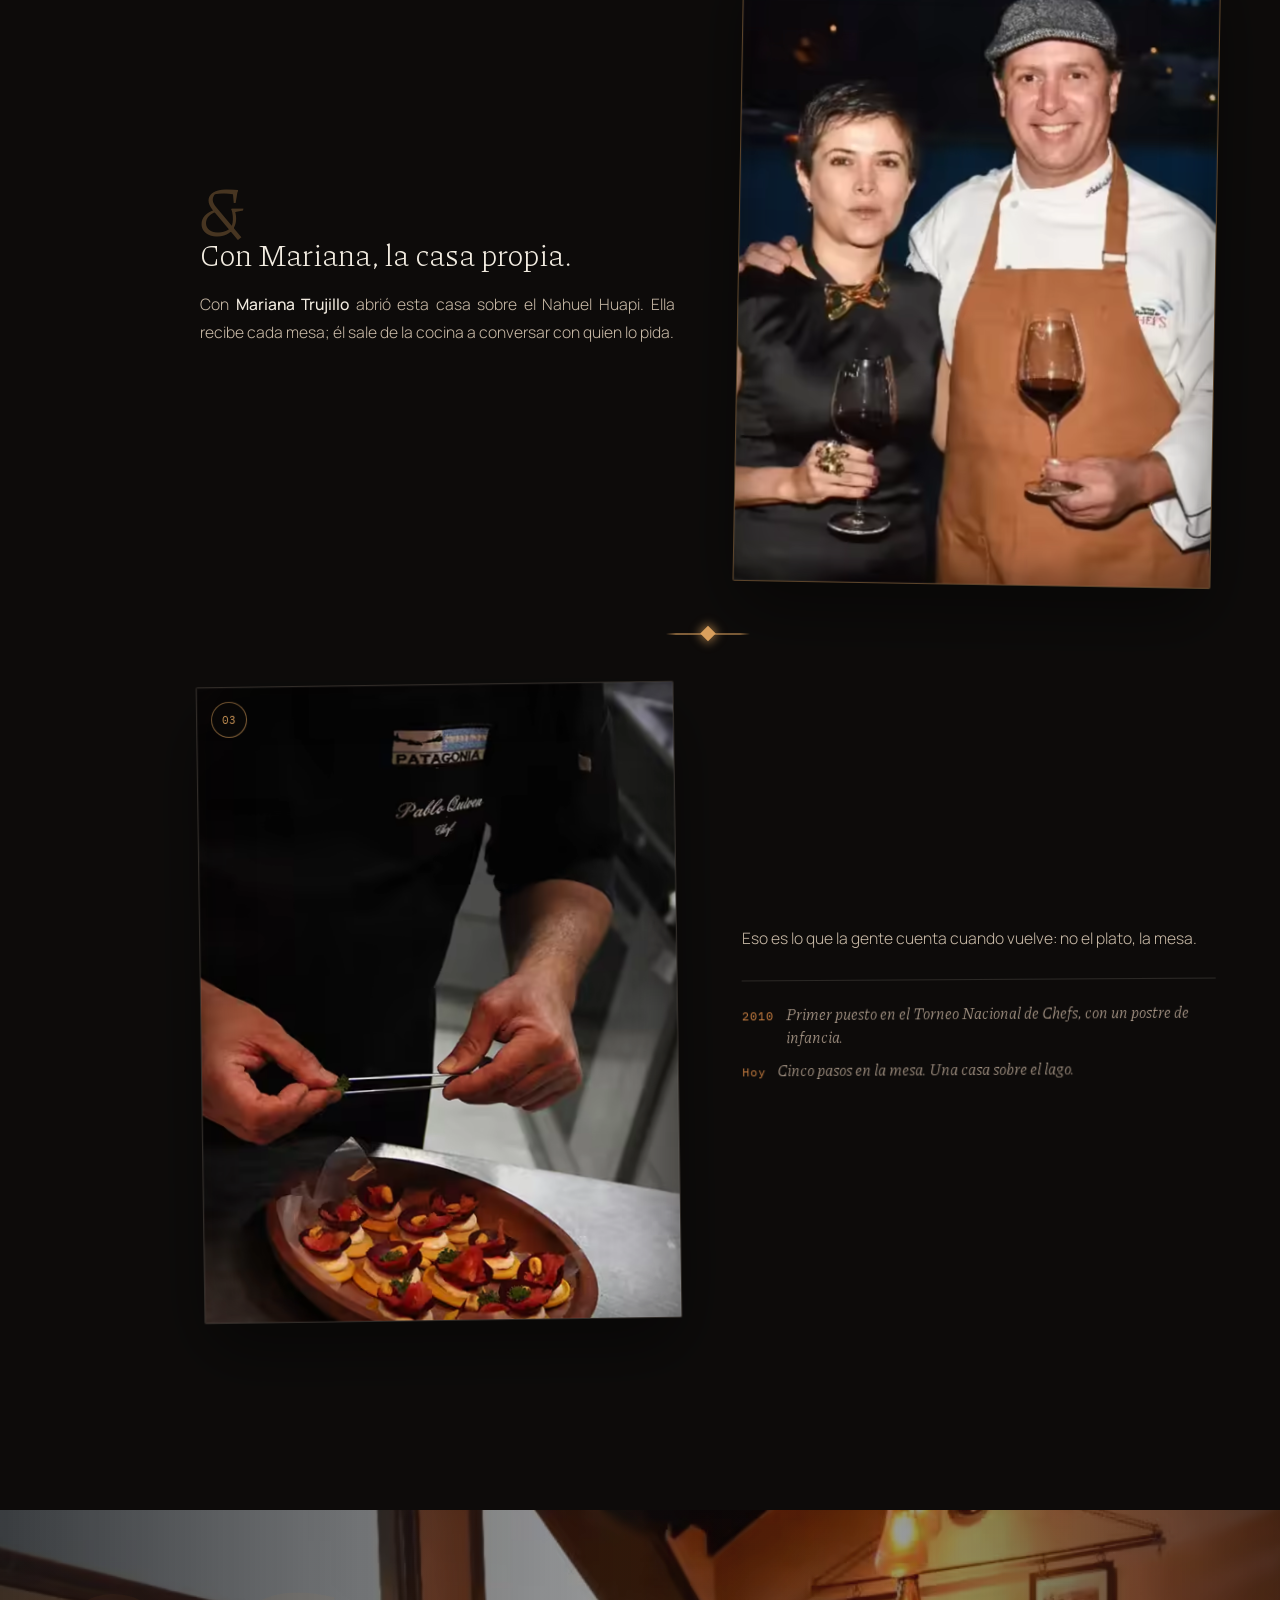
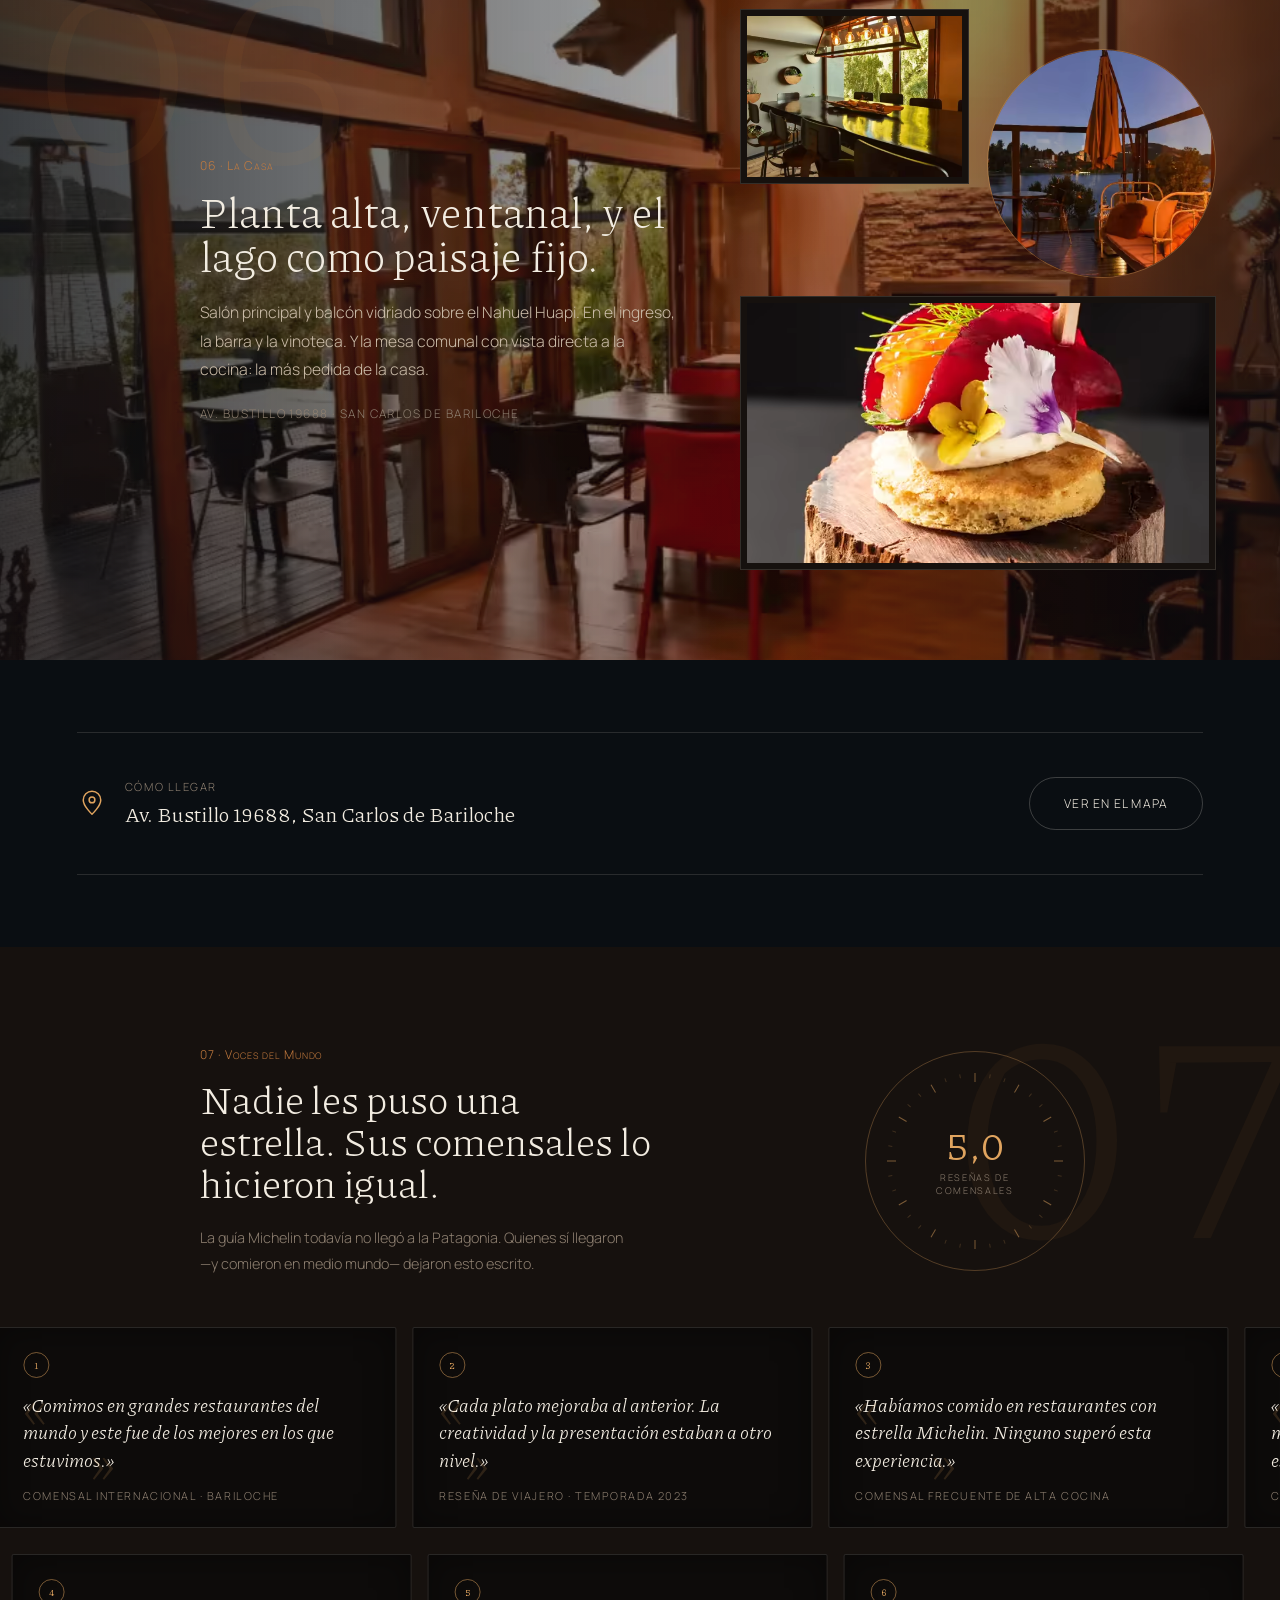
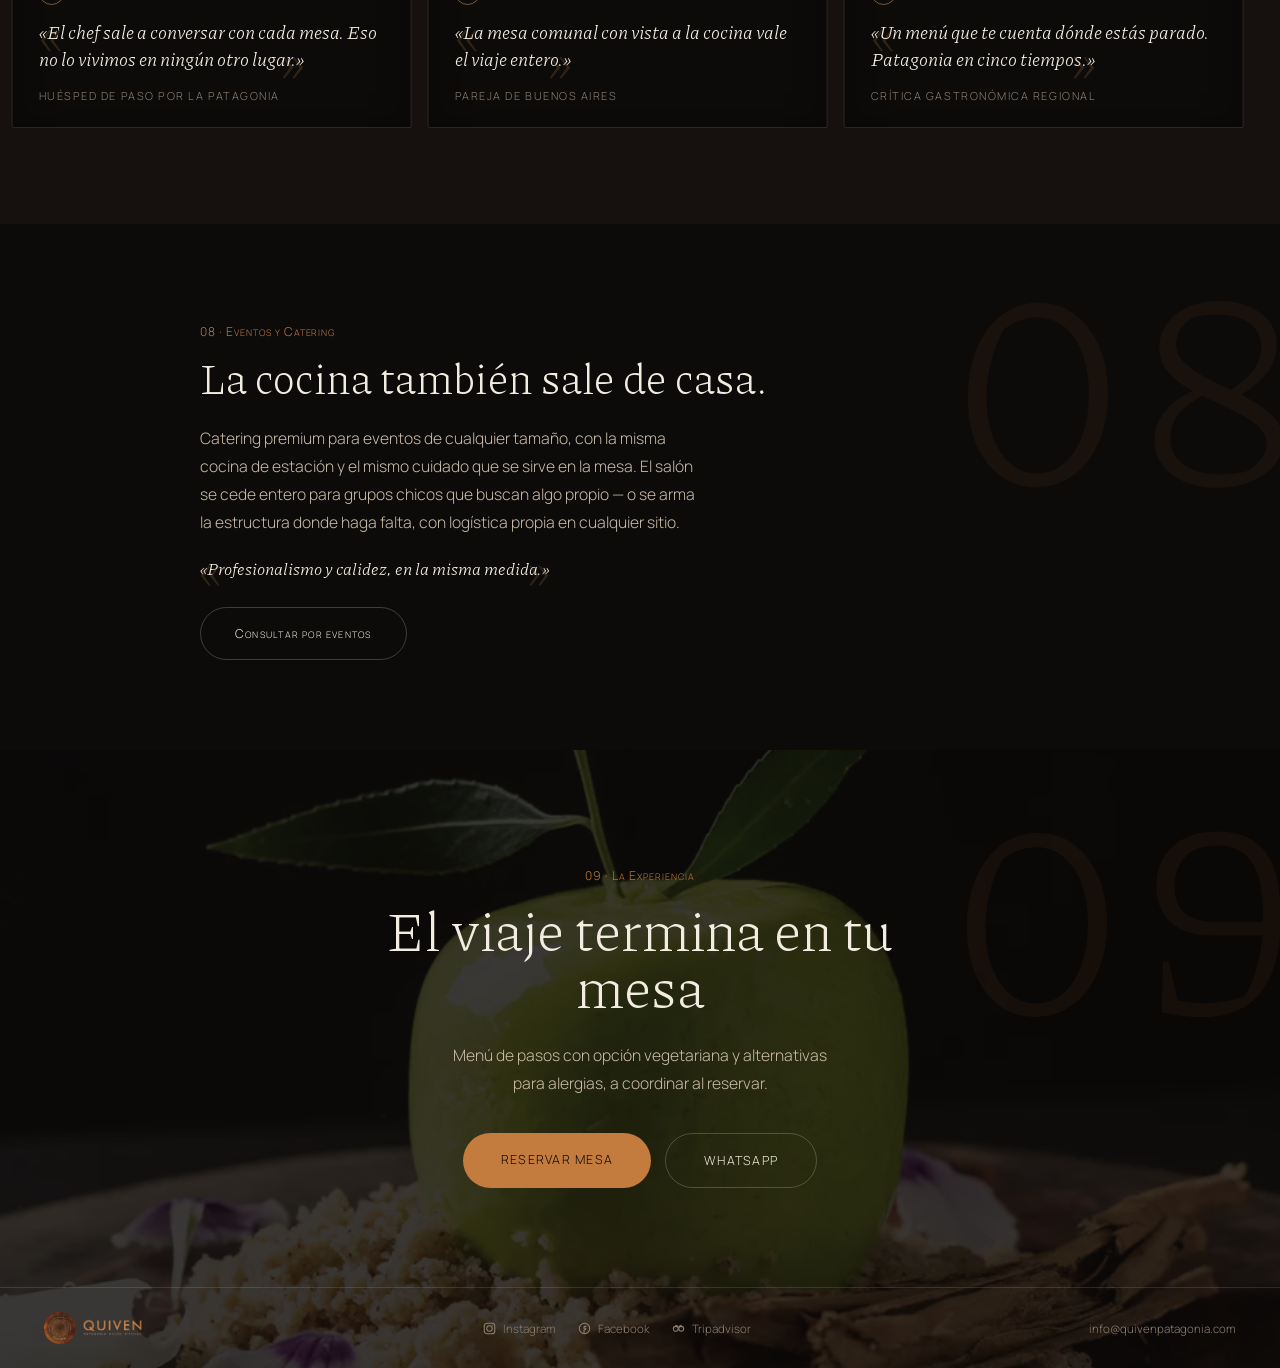
==== commit c6dafc16: "Corrige bordes invisibles en todo el sitio: shorthand + var() no parsea Hallazgo real (no relacionad" ====
--- a/index.html
+++ b/index.html
@@ -122,7 +122,7 @@
 
   <div data-role="textura" aria-hidden="true" style="position:fixed;inset:0;z-index:90;pointer-events:none;opacity:0.16;mix-blend-mode:soft-light;background:radial-gradient(ellipse 42% 32% at 10% 15%,rgb(var(--dorado-oscuro-rgb) / 0.55),transparent 62%),radial-gradient(ellipse 38% 48% at 90% 6%,rgba(139,69,19,0.42),transparent 66%),radial-gradient(ellipse 52% 42% at 78% 85%,rgba(180,100,50,0.48),transparent 62%),radial-gradient(ellipse 32% 38% at 4% 82%,rgba(120,60,30,0.4),transparent 62%),radial-gradient(ellipse 46% 32% at 46% 44%,rgba(200,140,80,0.26),transparent 66%)"></div>
   <div data-role="grano" style="position:fixed;inset:-50%;z-index:95;pointer-events:none;opacity:0.05;mix-blend-mode:screen"></div>
-  <div data-role="cursor" style="position:fixed;top:0;left:0;z-index:210;pointer-events:none;width:74px;height:74px;margin:-37px 0 0 -37px;border:1px solid rgb(var(--dorado-rgb) / 0.65);border-radius:50%;display:none;align-items:center;justify-content:center;font-size:0.54rem;letter-spacing:0.12em;color:var(--dorado);text-align:center;transition:background-color .3s ease"></div>
+  <div data-role="cursor" style="position:fixed;top:0;left:0;z-index:210;pointer-events:none;width:74px;height:74px;margin:-37px 0 0 -37px;border-width:1px;border-style:solid;border-color:rgb(var(--dorado-rgb) / 0.65);border-radius:50%;display:none;align-items:center;justify-content:center;font-size:0.54rem;letter-spacing:0.12em;color:var(--dorado);text-align:center;transition:background-color .3s ease"></div>
 
   <div data-role="portal" style="position:fixed;inset:0;z-index:200;background:var(--negro-2);overflow:hidden;transition:opacity 1.5s cubic-bezier(.16,1,.3,1),transform 1.7s cubic-bezier(.16,1,.3,1),filter 1.5s ease">
     <video data-role="portal-video" src="assets/video/quiven-hero-loop.mp4" autoplay muted loop playsinline preload="metadata" poster="assets/img/2018-03-05-PHOTO-00000187-1024x683.webp" style="position:absolute;inset:0;width:100%;height:100%;object-fit:cover;pointer-events:none;filter:saturate(0.95) brightness(0.72) contrast(1.04)"></video>
@@ -143,7 +143,7 @@
     </div>
 
     <div style="position:absolute;left:0;right:0;bottom:0;display:flex;flex-direction:column;align-items:center;gap:clamp(12px,2.4svh,20px);padding:0 clamp(20px,6vw,50px) clamp(24px,5svh,52px)">
-      <button type="button" id="portal-enter-btn" class="btn-continuar" data-cursor="ENTRAR" style="background:rgb(var(--dorado-oscuro-rgb) / 0.14);border:1px solid rgb(var(--dorado-rgb) / 0.55);color:var(--crema);font-family:'Manrope',sans-serif;font-weight:300;font-size:clamp(0.6rem,1.8vw,0.72rem);letter-spacing:0.26em;padding:clamp(14px,2.2svh,19px) clamp(26px,7vw,44px);border-radius:999px;cursor:pointer;display:flex;align-items:center;gap:15px;backdrop-filter:blur(8px)">
+      <button type="button" id="portal-enter-btn" class="btn-continuar" data-cursor="ENTRAR" style="background:rgb(var(--dorado-oscuro-rgb) / 0.14);border-width:1px;border-style:solid;border-color:rgb(var(--dorado-rgb) / 0.55);color:var(--crema);font-family:'Manrope',sans-serif;font-weight:300;font-size:clamp(0.6rem,1.8vw,0.72rem);letter-spacing:0.26em;padding:clamp(14px,2.2svh,19px) clamp(26px,7vw,44px);border-radius:999px;cursor:pointer;display:flex;align-items:center;gap:15px;backdrop-filter:blur(8px)">
         <span data-i18n="portalBtn">CONTINUAR</span>
         <span style="display:block;width:8px;height:8px;border-right:1px solid var(--dorado);border-bottom:1px solid var(--dorado);transform:rotate(45deg);animation:qvFlota 2.2s ease-in-out infinite"></span>
       </button>
@@ -173,7 +173,7 @@
       </span>
     </a>
     <div class="nav-controls" style="display:flex;align-items:center;gap:clamp(7px,1.5vw,18px)">
-      <button type="button" id="audio-toggle-btn" class="nav-audio" data-cursor="OÍR" style="background:none;border:1px solid rgb(var(--crema-rgb) / 0.18);color:var(--arena);font-family:'Manrope',sans-serif;font-weight:300;font-size:0.6875rem;letter-spacing:0.14em;padding:13px 14px;border-radius:999px;cursor:pointer;display:flex;align-items:center;gap:8px">
+      <button type="button" id="audio-toggle-btn" class="nav-audio" data-cursor="OÍR" style="background:none;border-width:1px;border-style:solid;border-color:rgb(var(--crema-rgb) / 0.18);color:var(--arena);font-family:'Manrope',sans-serif;font-weight:300;font-size:0.6875rem;letter-spacing:0.14em;padding:13px 14px;border-radius:999px;cursor:pointer;display:flex;align-items:center;gap:8px">
         <span data-role="audio-viz" style="display:flex;align-items:center;gap:2px;height:11px">
           <span style="width:1px;height:11px;background:var(--dorado-oscuro);display:block;transform:scaleY(0.3)"></span>
           <span style="width:1px;height:11px;background:var(--dorado-oscuro);display:block;transform:scaleY(0.3)"></span>
@@ -181,14 +181,14 @@
         </span>
         <span data-role="audio-label" class="nav-audio-label" data-i18n="navAudioOn">EL LAGO</span>
       </button>
-      <button type="button" id="lang-toggle-btn" class="nav-audio" data-cursor="" aria-label="Cambiar idioma / Switch language" style="background:none;border:1px solid rgb(var(--crema-rgb) / 0.18);color:var(--arena);font-family:'Manrope',sans-serif;font-weight:300;font-size:0.6875rem;letter-spacing:0.1em;padding:13px 12px;border-radius:999px;cursor:pointer">
+      <button type="button" id="lang-toggle-btn" class="nav-audio" data-cursor="" aria-label="Cambiar idioma / Switch language" style="background:none;border-width:1px;border-style:solid;border-color:rgb(var(--crema-rgb) / 0.18);color:var(--arena);font-family:'Manrope',sans-serif;font-weight:300;font-size:0.6875rem;letter-spacing:0.1em;padding:13px 12px;border-radius:999px;cursor:pointer">
         <span data-role="lang-label">EN</span>
       </button>
-      <button type="button" data-role="galeria-abrir" class="nav-audio" data-cursor="VER" aria-label="Galería de platos" data-i18n-aria="galeriaAria" style="background:none;border:1px solid rgb(var(--crema-rgb) / 0.18);color:var(--arena);font-family:'Manrope',sans-serif;font-weight:300;font-size:0.6875rem;letter-spacing:0.14em;padding:13px 14px;border-radius:999px;cursor:pointer;display:flex;align-items:center;gap:8px">
+      <button type="button" data-role="galeria-abrir" class="nav-audio" data-cursor="VER" aria-label="Galería de platos" data-i18n-aria="galeriaAria" style="background:none;border-width:1px;border-style:solid;border-color:rgb(var(--crema-rgb) / 0.18);color:var(--arena);font-family:'Manrope',sans-serif;font-weight:300;font-size:0.6875rem;letter-spacing:0.14em;padding:13px 14px;border-radius:999px;cursor:pointer;display:flex;align-items:center;gap:8px">
         <svg viewBox="0 0 16 16" width="13" height="13" fill="none" stroke="currentColor" stroke-width="1.3" stroke-linecap="round" stroke-linejoin="round" aria-hidden="true"><rect x="1.5" y="2.5" width="13" height="11" rx="1.2"></rect><circle cx="5.2" cy="6" r="1.1"></circle><path d="M14.5 10.5 10.8 7 4 13"></path></svg>
         <span class="nav-audio-label" data-i18n="navGaleria">Galería</span>
       </button>
-      <a href="https://quiven.meitre.com/" target="_blank" rel="noopener" data-cursor="RESERVAR" class="nav-cta qv-caps" data-i18n="navReservar" style="font-size:0.78rem;letter-spacing:0.04em;border:1px solid var(--dorado-oscuro);color:var(--crema);padding:13px clamp(13px,2.4vw,22px);border-radius:999px;white-space:nowrap">Reservar</a>
+      <a href="https://quiven.meitre.com/" target="_blank" rel="noopener" data-cursor="RESERVAR" class="nav-cta qv-caps" data-i18n="navReservar" style="font-size:0.78rem;letter-spacing:0.04em;border-width:1px;border-style:solid;border-color:var(--dorado-oscuro);color:var(--crema);padding:13px clamp(13px,2.4vw,22px);border-radius:999px;white-space:nowrap">Reservar</a>
     </div>
   </nav>
 
@@ -205,7 +205,7 @@
       <div data-role="movil-fill" style="height:2px;width:0%;background:var(--dorado);box-shadow:0 0 10px rgb(var(--dorado-rgb) / 0.8)"></div>
     </div>
     <div data-role="movil-fila" style="display:flex;align-items:center;gap:9px;padding:50px 16px 10px">
-      <span style="position:relative;width:30px;height:30px;flex:0 0 auto;border-radius:50%;overflow:hidden;border:1px solid rgb(var(--dorado-rgb) / 0.45)">
+      <span style="position:relative;width:30px;height:30px;flex:0 0 auto;border-radius:50%;overflow:hidden;border-width:1px;border-style:solid;border-color:rgb(var(--dorado-rgb) / 0.45)">
         <img data-role="movil-img" src="assets/img/IMG_9752.webp" width="600" height="900" alt="" loading="lazy" decoding="async" style="width:100%;height:100%;object-fit:cover;transition:opacity .5s ease">
       </span>
       <span data-role="movil-cap" style="font-family:'Piazzolla',serif;font-size:0.84rem;color:var(--crema);letter-spacing:0.03em">01 · Descenso</span>
@@ -305,8 +305,8 @@
             <path d="M 86.44 50.00 L 85.65 53.51 L 84.30 56.82 L 82.90 59.98 L 81.90 63.21 L 81.29 66.72 L 80.54 70.41 L 79.04 73.83 L 76.57 76.57 L 73.40 78.52 L 70.02 79.96 L 66.72 81.28 L 63.50 82.59 L 60.23 83.72 L 56.86 84.49 L 53.45 84.98 L 50.00 85.47 L 46.45 86.07 L 42.74 86.48 L 39.05 86.10 L 35.68 84.58 L 32.86 82.07 L 30.47 79.23 L 28.14 76.63 L 25.55 74.45 L 22.76 72.36 L 20.10 69.98 L 17.90 67.16 L 16.20 64.00 L 14.84 60.67 L 13.75 57.21 L 13.17 53.63 L 13.43 50.00 L 14.53 46.51 L 16.02 43.24 L 17.26 40.07 L 17.97 36.73 L 18.43 33.13 L 19.29 29.48 L 21.04 26.23 L 23.65 23.65 L 26.75 21.66 L 29.95 19.99 L 33.14 18.46 L 36.40 17.17 L 39.78 16.29 L 43.19 15.78 L 46.58 15.30 L 50.00 14.56 L 53.58 13.68 L 57.31 13.23 L 60.97 13.83 L 64.24 15.63 L 66.99 18.21 L 69.46 20.87 L 71.98 23.22 L 74.67 25.33 L 77.36 27.54 L 79.78 30.10 L 81.82 32.99 L 83.62 36.07 L 85.27 39.30 L 86.56 42.73 L 87.05 46.35 L 86.50 50.00 Z" fill="none" stroke="rgb(var(--dorado-rgb) / 0.12)" stroke-width="0.22"></path>
             <path d="M 97.04 50.00 L 96.71 54.60 L 95.42 59.03 L 93.58 63.22 L 91.52 67.20 L 89.33 71.02 L 86.87 74.64 L 84.05 77.94 L 80.88 80.88 L 77.54 83.56 L 74.21 86.23 L 70.90 89.10 L 67.43 92.07 L 63.57 94.75 L 59.26 96.55 L 54.64 97.07 L 50.00 96.32 L 45.59 94.73 L 41.47 92.90 L 37.48 91.27 L 33.47 89.92 L 29.39 88.57 L 25.36 86.87 L 21.57 84.64 L 18.09 81.91 L 14.87 78.83 L 11.84 75.50 L 9.05 71.89 L 6.77 67.91 L 5.38 63.54 L 5.07 58.94 L 5.69 54.36 L 6.75 50.00 L 7.68 45.83 L 8.13 41.67 L 8.23 37.33 L 8.46 32.79 L 9.34 28.27 L 11.20 24.07 L 13.95 20.42 L 17.31 17.31 L 20.96 14.62 L 24.76 12.23 L 28.72 10.18 L 32.87 8.64 L 37.18 7.74 L 41.52 7.36 L 45.78 7.17 L 50.00 6.81 L 54.32 6.15 L 58.86 5.46 L 63.56 5.28 L 68.16 6.16 L 72.29 8.29 L 75.76 11.45 L 78.63 15.12 L 81.17 18.83 L 83.67 22.37 L 86.21 25.81 L 88.65 29.34 L 90.76 33.12 L 92.42 37.13 L 93.72 41.30 L 94.82 45.59 L 95.78 50.00 Z" fill="none" stroke="rgb(var(--crema-rgb) / 0.06)" stroke-width="0.2"></path>
           </svg>
-          <div style="position:absolute;inset:0;border:1px solid rgb(var(--dorado-rgb) / 0.16);border-radius:50%"></div>
-          <div style="position:absolute;inset:9%;border:1px dashed rgb(var(--crema-rgb) / 0.09);border-radius:50%;animation:qvSpin 140s linear infinite"></div>
+          <div style="position:absolute;inset:0;border-width:1px;border-style:solid;border-color:rgb(var(--dorado-rgb) / 0.16);border-radius:50%"></div>
+          <div style="position:absolute;inset:9%;border-width:1px;border-style:dashed;border-color:rgb(var(--crema-rgb) / 0.09);border-radius:50%;animation:qvSpin 140s linear infinite"></div>
           <div data-role="mapa-ticks" style="position:absolute;inset:0;border-radius:50%;animation:qvSpinBack 220s linear infinite"></div>
           <svg viewBox="0 0 100 100" style="position:absolute;inset:0;width:100%;height:100%;transform:rotate(-90deg);overflow:visible">
             <circle data-role="mapa-arco" cx="50" cy="50" r="50" fill="none" stroke="var(--dorado-oscuro)" stroke-width="0.35" stroke-dasharray="78.5 235.5" stroke-dashoffset="0" style="transition:stroke-dashoffset .9s cubic-bezier(.16,1,.3,1)"></circle>
@@ -369,7 +369,7 @@
               <p data-role="servicio-texto" style="margin:0;max-width:40ch;line-height:1.8;color:var(--arena);font-size:clamp(0.82rem,2.3vw,0.94rem);min-height:4.5em">Todo pesado, cortado y contado antes de que entre el primer comensal.</p>
               <div data-role="servicio-marcas" style="display:flex;gap:9px;margin-top:clamp(16px,3svh,30px);flex-wrap:wrap"></div>
             </div>
-            <div data-role="servicio-tilt" style="position:relative;width:100%;aspect-ratio:16/10;border:1px solid rgb(var(--crema-rgb) / 0.12);overflow:hidden;background:#0b0908;transition:transform .35s cubic-bezier(.16,1,.3,1);transform-style:preserve-3d;will-change:transform">
+            <div data-role="servicio-tilt" style="position:relative;width:100%;aspect-ratio:16/10;border-width:1px;border-style:solid;border-color:rgb(var(--crema-rgb) / 0.12);overflow:hidden;background:#0b0908;transition:transform .35s cubic-bezier(.16,1,.3,1);transform-style:preserve-3d;will-change:transform">
               <picture><source type="image/avif" srcset="assets/img/2018-04-03-PHOTO-00000825.avif"><img data-servicio-img="0" src="assets/img/2018-04-03-PHOTO-00000825.webp" width="854" height="560" alt="Mise en place" loading="lazy" decoding="async" style="position:absolute;inset:0;width:100%;height:100%;object-fit:cover;opacity:1;transition:opacity 1.1s ease,transform 3s cubic-bezier(.16,1,.3,1)"></picture>
               <picture><source type="image/avif" srcset="assets/img/2018-04-03-PHOTO-00000814.avif"><img data-servicio-img="1" src="assets/img/2018-04-03-PHOTO-00000814.webp" width="854" height="575" alt="La brigada emplatando" loading="lazy" decoding="async" style="position:absolute;inset:0;width:100%;height:100%;object-fit:cover;opacity:0;transition:opacity 1.1s ease,transform 3s cubic-bezier(.16,1,.3,1)"></picture>
               <picture><source type="image/avif" srcset="assets/img/IMG_0980-1.avif"><img data-servicio-img="2" src="assets/img/IMG_0980-1.webp" width="567" height="704" alt="El detalle final con pinza" loading="lazy" decoding="async" style="position:absolute;inset:0;width:100%;height:100%;object-fit:cover;opacity:0;transition:opacity 1.1s ease,transform 3s cubic-bezier(.16,1,.3,1)"></picture>
@@ -507,13 +507,13 @@
           <p style="margin:clamp(12px,2.4svh,22px) 0 0;font-size:clamp(0.64rem,1.9vw,0.74rem);letter-spacing:0.12em;color:var(--marron-tenue)">AV. BUSTILLO 19688 · SAN CARLOS DE BARILOCHE</p>
         </div>
         <div style="display:grid;grid-template-columns:1fr 1fr;gap:clamp(10px,1.6vw,18px);align-items:start">
-          <div style="border:1px solid rgb(var(--crema-rgb) / 0.13);padding:6px;background:#16110e">
+          <div style="border-width:1px;border-style:solid;border-color:rgb(var(--crema-rgb) / 0.13);padding:6px;background:#16110e">
             <picture><source type="image/avif" srcset="assets/img/VVCG7562-1-1024x683.avif"><img src="assets/img/VVCG7562-1-1024x683.webp" width="900" height="600" alt="Mesa comunal con vista a la cocina" loading="lazy" decoding="async" style="width:100%;height:auto;aspect-ratio:4/3;object-fit:cover"></picture>
           </div>
-          <div style="border-radius:50%;overflow:hidden;border:1px solid rgb(var(--dorado-rgb) / 0.35);margin-top:clamp(14px,4vw,40px)">
+          <div style="border-radius:50%;overflow:hidden;border-width:1px;border-style:solid;border-color:rgb(var(--dorado-rgb) / 0.35);margin-top:clamp(14px,4vw,40px)">
             <picture><source type="image/avif" srcset="assets/img/2018-03-05-PHOTO-00000185-1024x683.avif"><img src="assets/img/2018-03-05-PHOTO-00000185-1024x683.webp" width="1024" height="683" alt="Balcón sobre el lago" loading="lazy" decoding="async" style="width:100%;height:auto;aspect-ratio:1/1;object-fit:cover"></picture>
           </div>
-          <div style="border:1px solid rgb(var(--crema-rgb) / 0.13);padding:6px;background:#16110e;grid-column:span 2">
+          <div style="border-width:1px;border-style:solid;border-color:rgb(var(--crema-rgb) / 0.13);padding:6px;background:#16110e;grid-column:span 2">
             <picture><source type="image/avif" srcset="assets/img/DSC_9736.avif"><img src="assets/img/DSC_9736.webp" width="601" height="900" alt="La vinoteca" loading="lazy" decoding="async" style="width:100%;height:auto;aspect-ratio:16/9;object-fit:cover"></picture>
           </div>
         </div>
@@ -535,7 +535,7 @@
             <span style="font-family:'Piazzolla',serif;font-size:clamp(1rem,2.2vw,1.3rem);color:var(--crema)">Av. Bustillo 19688, San Carlos de Bariloche</span>
           </div>
         </div>
-        <a href="https://www.google.com/maps/search/?api=1&query=Quiven+Patagonia+House+Kitchen+Av.+Bustillo+19688+San+Carlos+de+Bariloche" target="_blank" rel="noopener" class="btn-whatsapp qv-caps" data-i18n="llegarBtn" style="padding:clamp(14px,2.2svh,17px) clamp(24px,5vw,34px);border-radius:999px;font-size:clamp(0.68rem,1.9vw,0.76rem);letter-spacing:0.1em;border:1px solid rgb(var(--crema-rgb) / 0.22);color:var(--crema);flex:0 0 auto">VER EN EL MAPA</a>
+        <a href="https://www.google.com/maps/search/?api=1&query=Quiven+Patagonia+House+Kitchen+Av.+Bustillo+19688+San+Carlos+de+Bariloche" target="_blank" rel="noopener" class="btn-whatsapp qv-caps" data-i18n="llegarBtn" style="padding:clamp(14px,2.2svh,17px) clamp(24px,5vw,34px);border-radius:999px;font-size:clamp(0.68rem,1.9vw,0.76rem);letter-spacing:0.1em;border-width:1px;border-style:solid;border-color:rgb(var(--crema-rgb) / 0.22);color:var(--crema);flex:0 0 auto">VER EN EL MAPA</a>
       </div>
     </div>
 
@@ -548,7 +548,7 @@
           <p data-i18n="vocesTexto" data-reveal style="margin:clamp(12px,2.4svh,22px) 0 0;max-width:48ch;line-height:1.75;color:var(--marron-tenue);font-size:clamp(0.82rem,2.3vw,0.9rem);transition-delay:.15s">La guía Michelin todavía no llegó a la Patagonia. Quienes sí llegaron —y comieron en medio mundo— dejaron esto escrito.</p>
         </div>
         <div style="position:relative;aspect-ratio:1/1;width:min(54vw,220px);justify-self:center;display:flex;align-items:center;justify-content:center">
-          <div style="position:absolute;inset:0;border:1px solid rgb(var(--dorado-rgb) / 0.3);border-radius:50%;animation:qvSpin 90s linear infinite"></div>
+          <div style="position:absolute;inset:0;border-width:1px;border-style:solid;border-color:rgb(var(--dorado-rgb) / 0.3);border-radius:50%;animation:qvSpin 90s linear infinite"></div>
           <div data-role="voces-ticks" style="position:absolute;inset:10%;border-radius:50%;animation:qvSpinBack 130s linear infinite"></div>
           <div style="text-align:center">
             <div style="font-family:'Piazzolla',serif;font-size:clamp(1.8rem,6.6vw,2.5rem);color:var(--dorado);line-height:1">5,0</div>
@@ -571,7 +571,7 @@
         <h2 data-i18n="eventosTitulo" data-reveal style="font-family:'Piazzolla',serif;font-weight:200;color:var(--crema);font-size:clamp(1.4rem,2.4vw + 1.25svh,2.6rem);line-height:1.1;margin:0;text-wrap:pretty">La cocina también sale de casa.</h2>
         <p data-i18n="eventosTexto" data-reveal style="margin:clamp(14px,2.6svh,24px) 0 0;line-height:1.8;font-size:clamp(0.86rem,2.4vw,0.98rem);color:var(--arena);max-width:56ch;transition-delay:.12s">Catering premium para eventos de cualquier tamaño, con la misma cocina de estación y el mismo cuidado que se sirve en la mesa. El salón se cede entero para grupos chicos que buscan algo propio — o se arma la estructura donde haga falta, con logística propia en cualquier sitio.</p>
         <p data-i18n="eventosCita" class="qv-cita" style="margin:clamp(12px,2.2svh,20px) 0 0;font-family:'Piazzolla',serif;font-style:italic;font-size:clamp(0.94rem,2.6vw,1.05rem);color:var(--crema)">«Profesionalismo y calidez, en la misma medida.»</p>
-        <a href="https://api.whatsapp.com/send/?phone=5492944255667&amp;text=Hola%2C%20quiero%20consultar%20por%20catering%2Feventos%20privados" target="_blank" rel="noopener" class="btn-whatsapp qv-caps" data-i18n="eventosBtn" style="display:inline-block;margin-top:clamp(18px,3svh,28px);padding:clamp(14px,2.2svh,17px) clamp(24px,5vw,34px);border-radius:999px;font-size:clamp(0.68rem,1.9vw,0.76rem);letter-spacing:0.1em;border:1px solid rgb(var(--crema-rgb) / 0.22);color:var(--crema)">Consultar por eventos</a>
+        <a href="https://api.whatsapp.com/send/?phone=5492944255667&amp;text=Hola%2C%20quiero%20consultar%20por%20catering%2Feventos%20privados" target="_blank" rel="noopener" class="btn-whatsapp qv-caps" data-i18n="eventosBtn" style="display:inline-block;margin-top:clamp(18px,3svh,28px);padding:clamp(14px,2.2svh,17px) clamp(24px,5vw,34px);border-radius:999px;font-size:clamp(0.68rem,1.9vw,0.76rem);letter-spacing:0.1em;border-width:1px;border-style:solid;border-color:rgb(var(--crema-rgb) / 0.22);color:var(--crema)">Consultar por eventos</a>
       </div>
     </section>
 
@@ -584,7 +584,7 @@
         <p data-i18n="expTexto" data-reveal style="margin:clamp(14px,2.8svh,26px) auto clamp(20px,4svh,42px);max-width:44ch;color:var(--arena);line-height:1.8;font-size:clamp(0.86rem,2.4vw,0.98rem);transition-delay:.5s">Menú de pasos con opción vegetariana y alternativas para alergias, a coordinar al reservar.</p>
         <div style="display:flex;gap:14px;justify-content:center;flex-wrap:wrap">
           <a href="https://quiven.meitre.com/" target="_blank" rel="noopener" data-cursor="MEITRE" class="btn-reservar-mesa" data-i18n="expBtnReservar" style="padding:clamp(15px,2.4svh,18px) clamp(26px,6vw,38px);border-radius:999px;font-size:clamp(0.7rem,2vw,0.78rem);letter-spacing:0.1em">RESERVAR MESA</a>
-          <a href="https://api.whatsapp.com/send/?phone=5492944255667" target="_blank" rel="noopener" class="btn-whatsapp" style="padding:clamp(15px,2.4svh,18px) clamp(26px,6vw,38px);border-radius:999px;font-size:clamp(0.7rem,2vw,0.78rem);letter-spacing:0.1em;border:1px solid rgb(var(--crema-rgb) / 0.22);color:var(--crema)">WHATSAPP</a>
+          <a href="https://api.whatsapp.com/send/?phone=5492944255667" target="_blank" rel="noopener" class="btn-whatsapp" style="padding:clamp(15px,2.4svh,18px) clamp(26px,6vw,38px);border-radius:999px;font-size:clamp(0.7rem,2vw,0.78rem);letter-spacing:0.1em;border-width:1px;border-style:solid;border-color:rgb(var(--crema-rgb) / 0.22);color:var(--crema)">WHATSAPP</a>
         </div>
       </div>
       <div style="position:absolute;bottom:0;left:0;right:0;z-index:2;display:flex;justify-content:space-between;align-items:center;flex-wrap:wrap;gap:16px;padding:clamp(18px,3svh,24px) clamp(18px,4vw,44px);border-top:1px solid rgb(var(--crema-rgb) / 0.13);font-size:clamp(0.62rem,1.9vw,0.72rem);color:var(--marron-tenue)">
@@ -776,7 +776,7 @@
 </div>
 
 <script defer src="js/i18n.min.js?v=48"></script>
-<script defer src="js/main.min.js?v=94"></script>
+<script defer src="js/main.min.js?v=95"></script>
 <!-- Analítica: GoatCounter (gratuito, sin cookies, no vende datos). Desactivado
      hasta tener una cuenta real -- CODIGO es un subdominio inexistente, así que
      el script se descargaba (~3KB) y fallaba en cada carga sin medir nada.
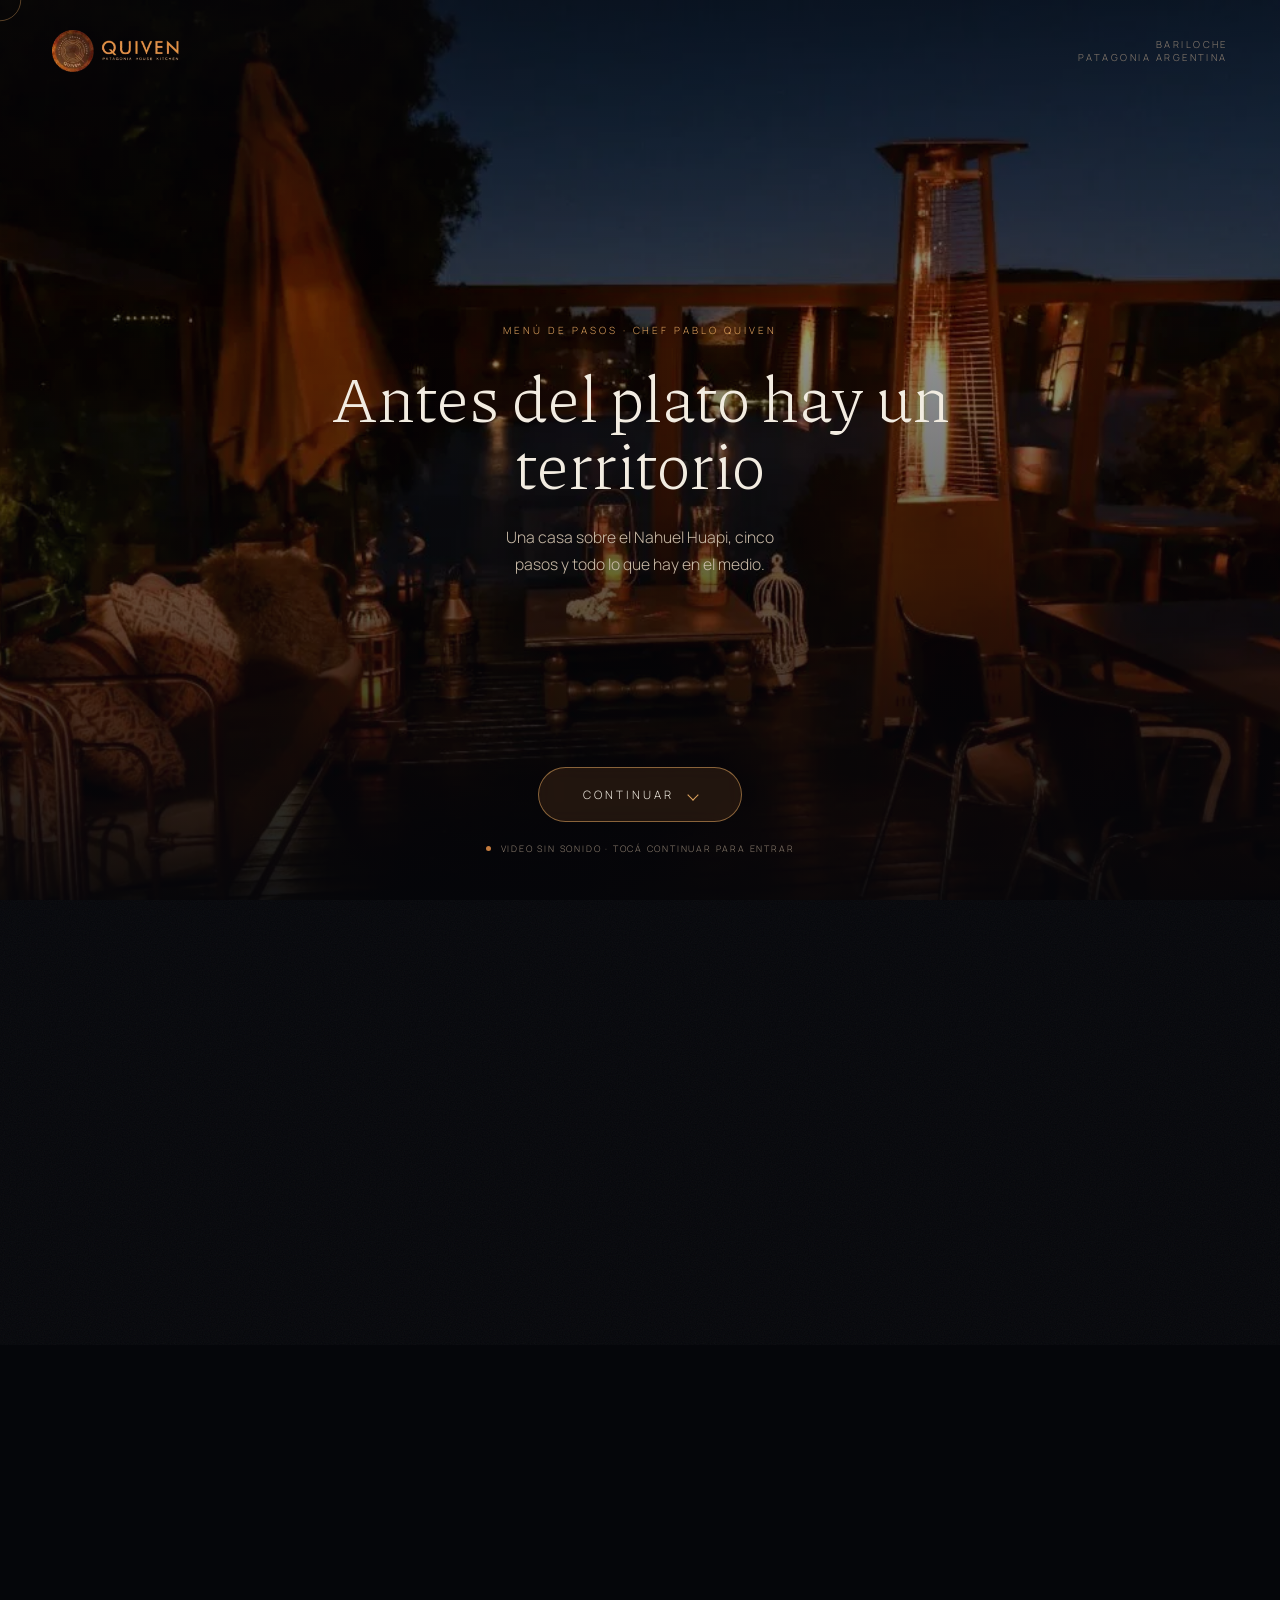
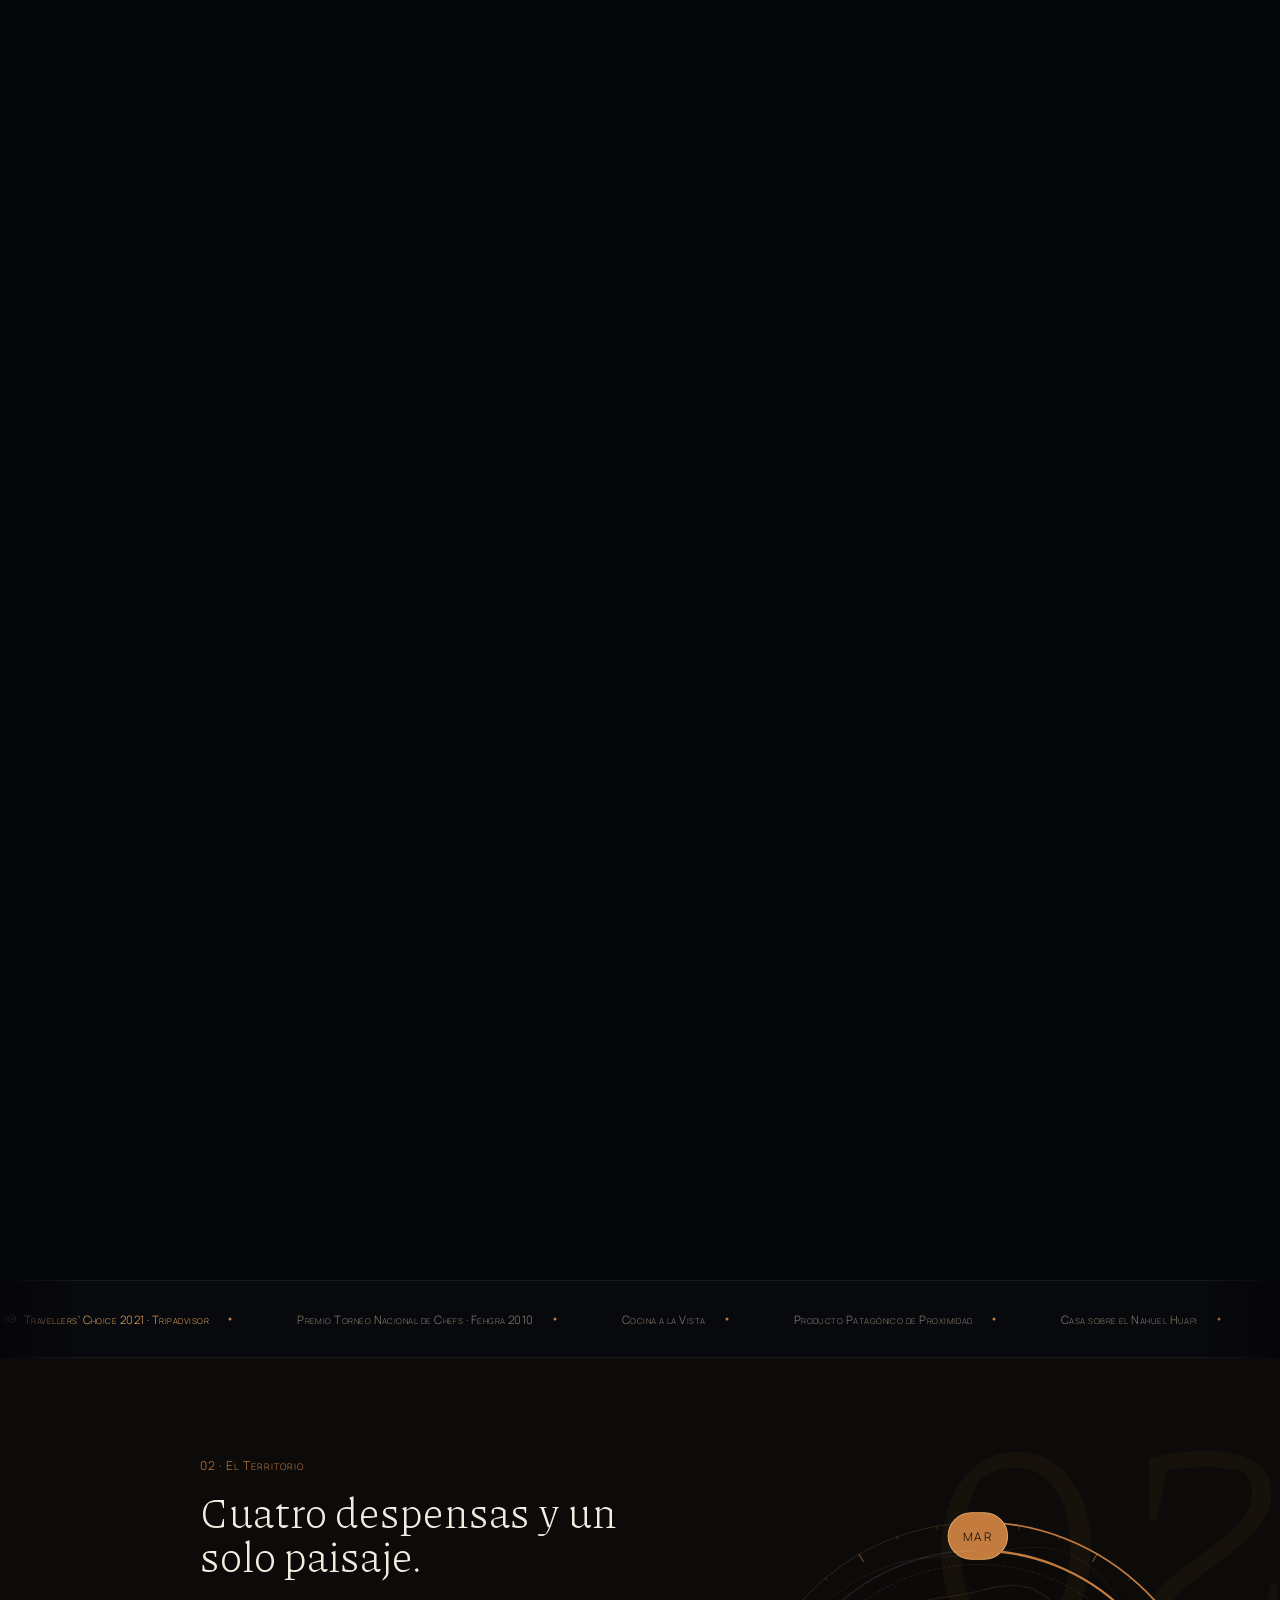
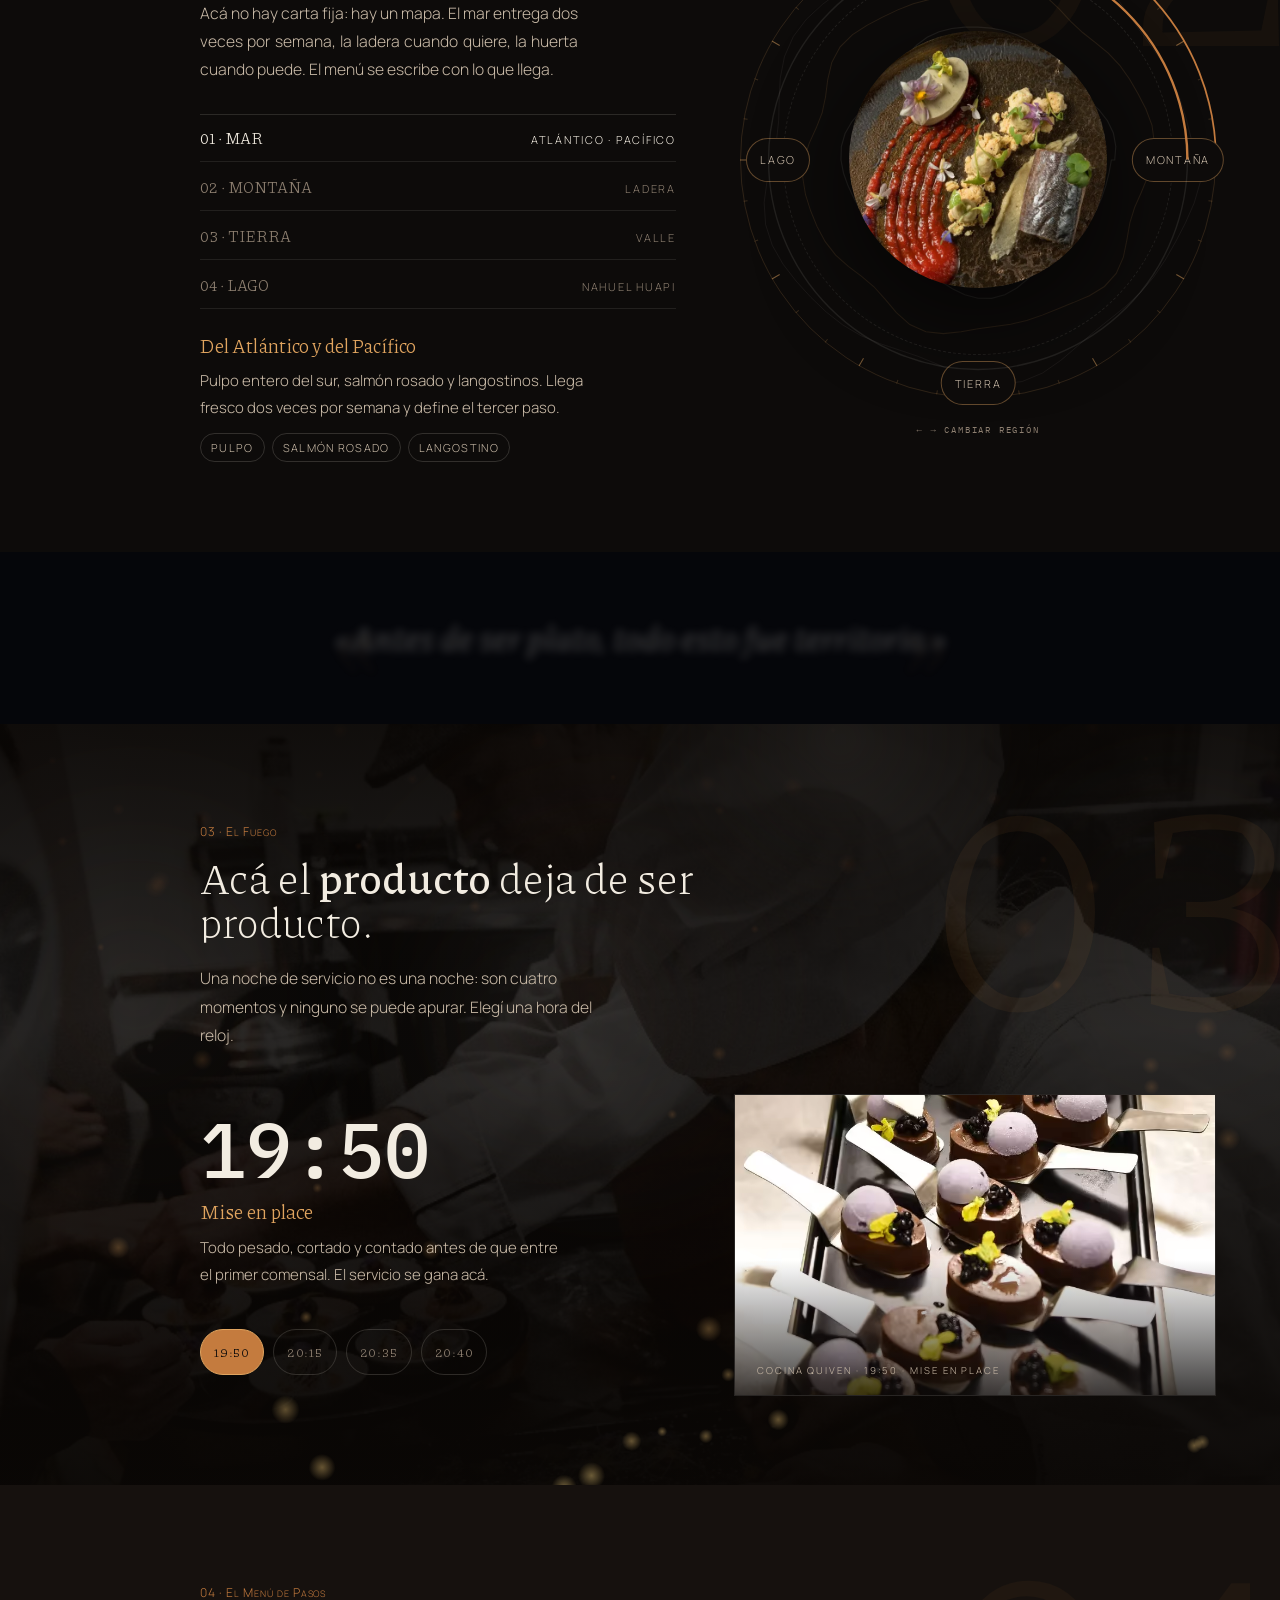
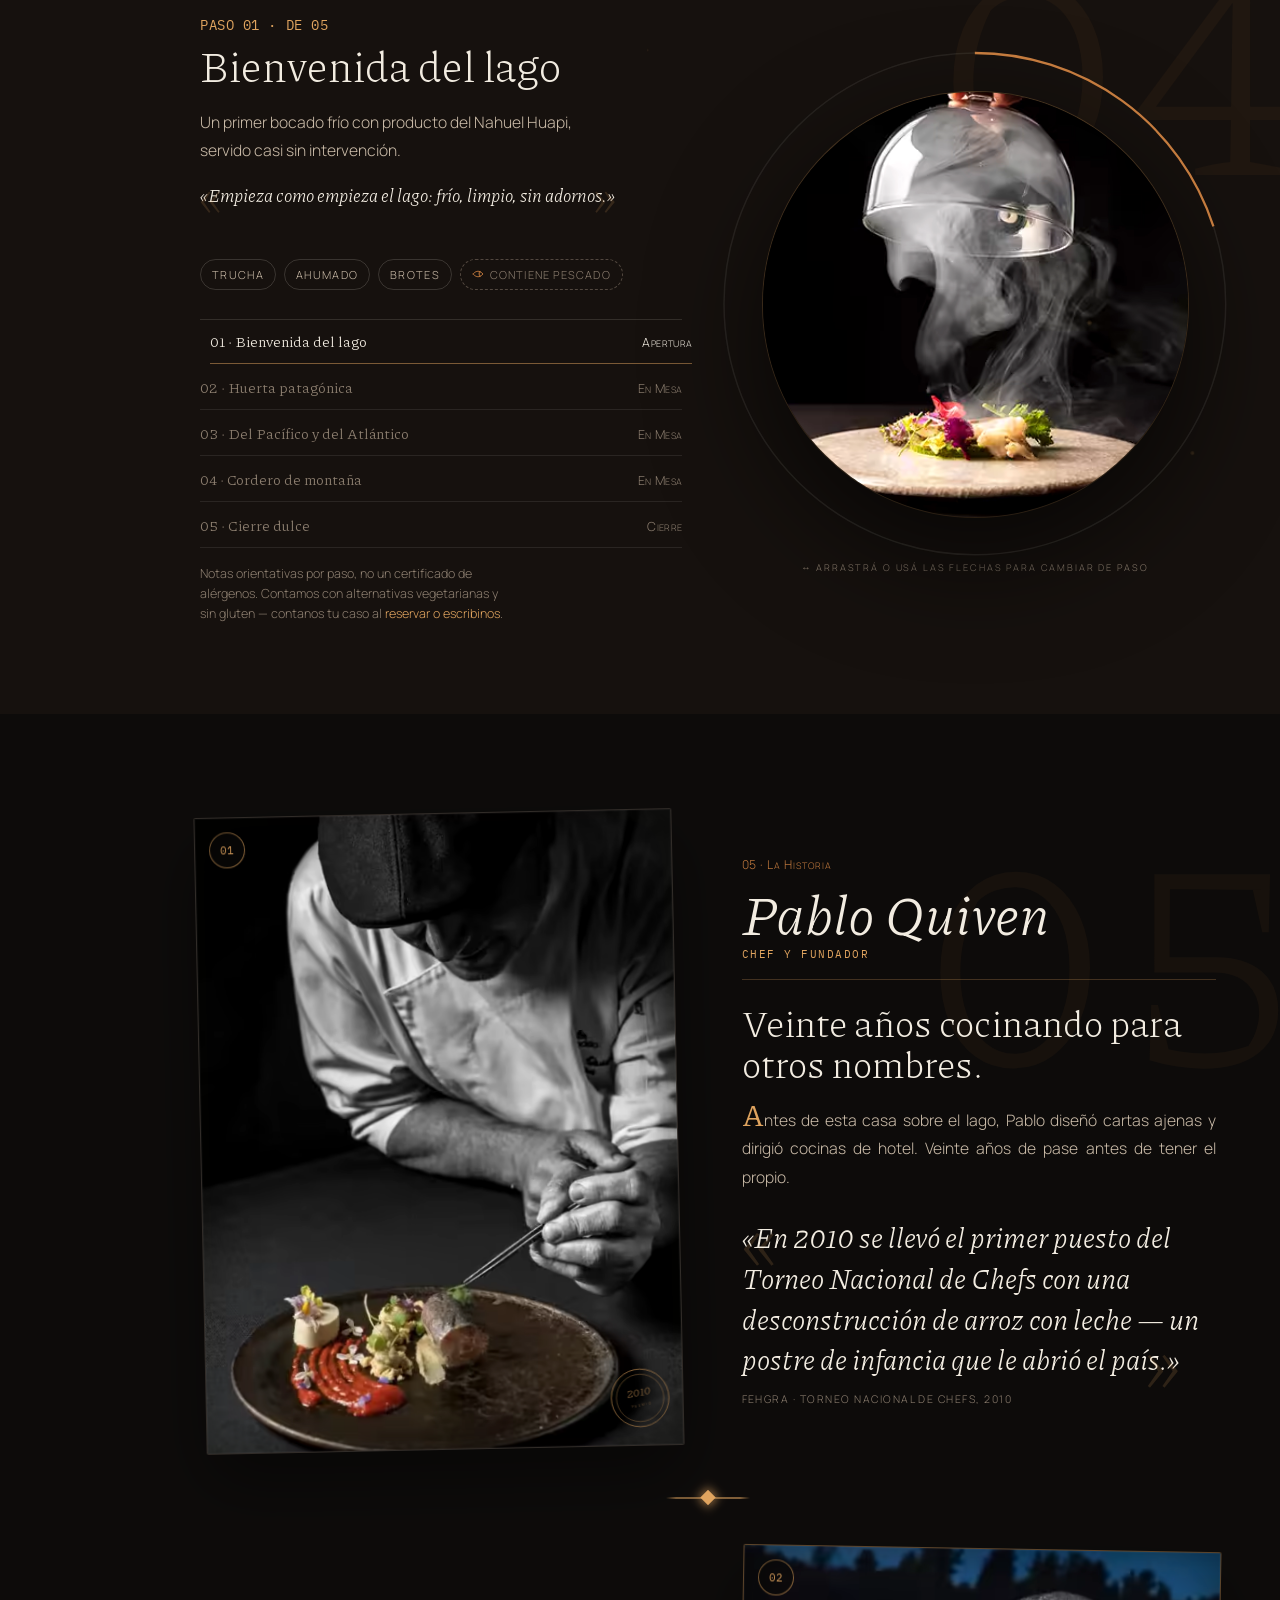
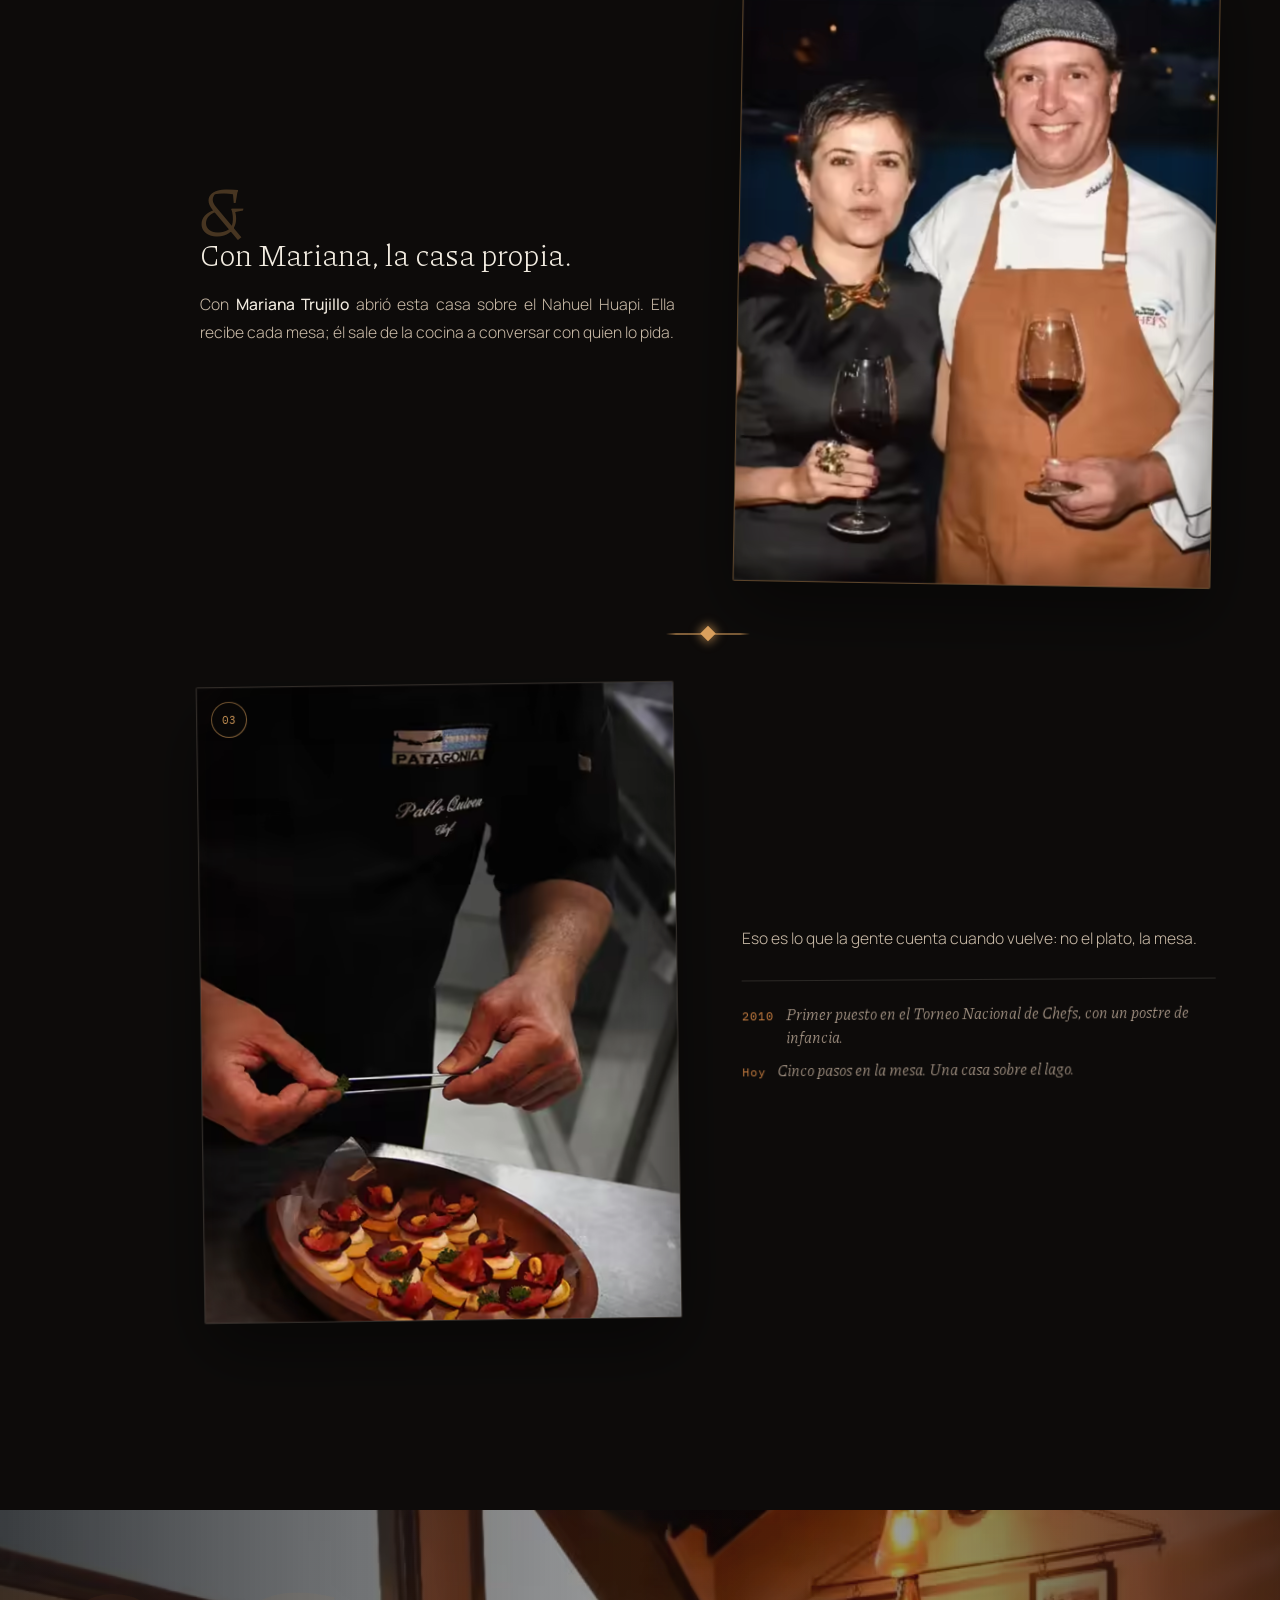
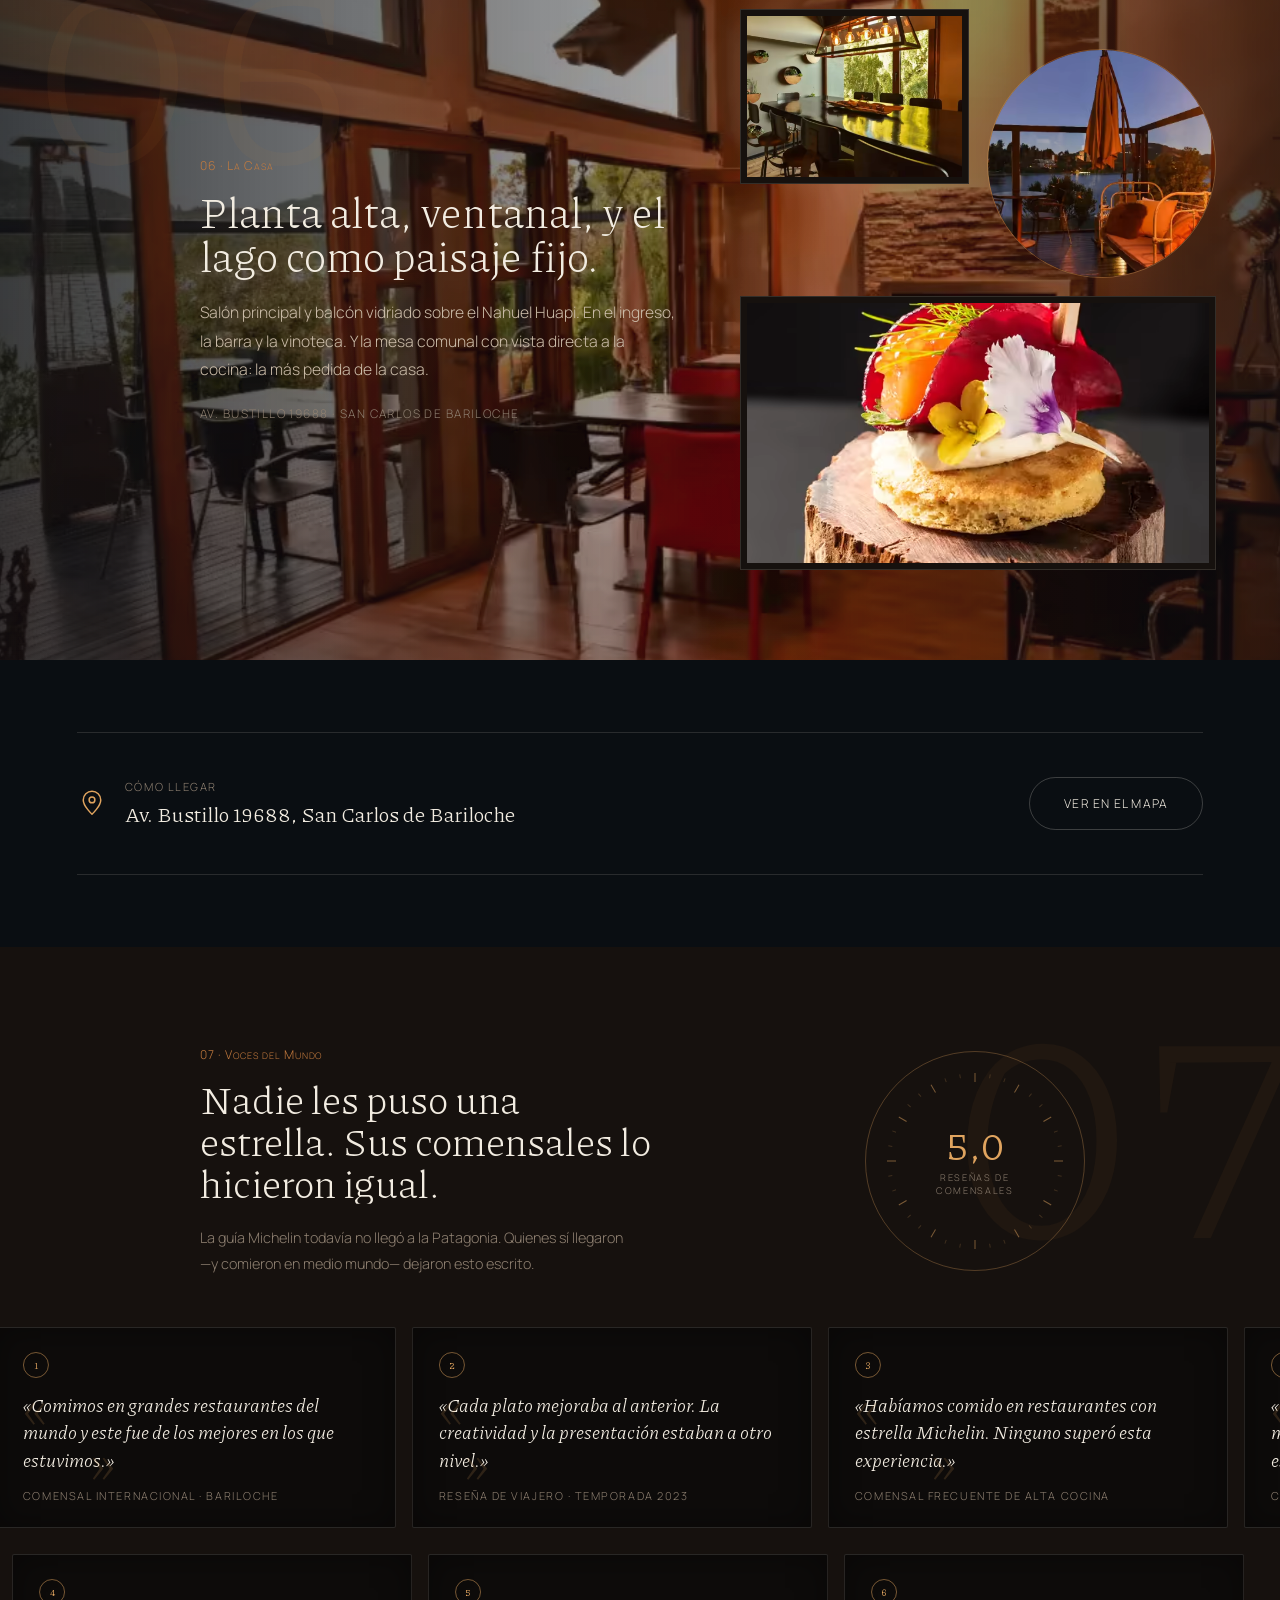
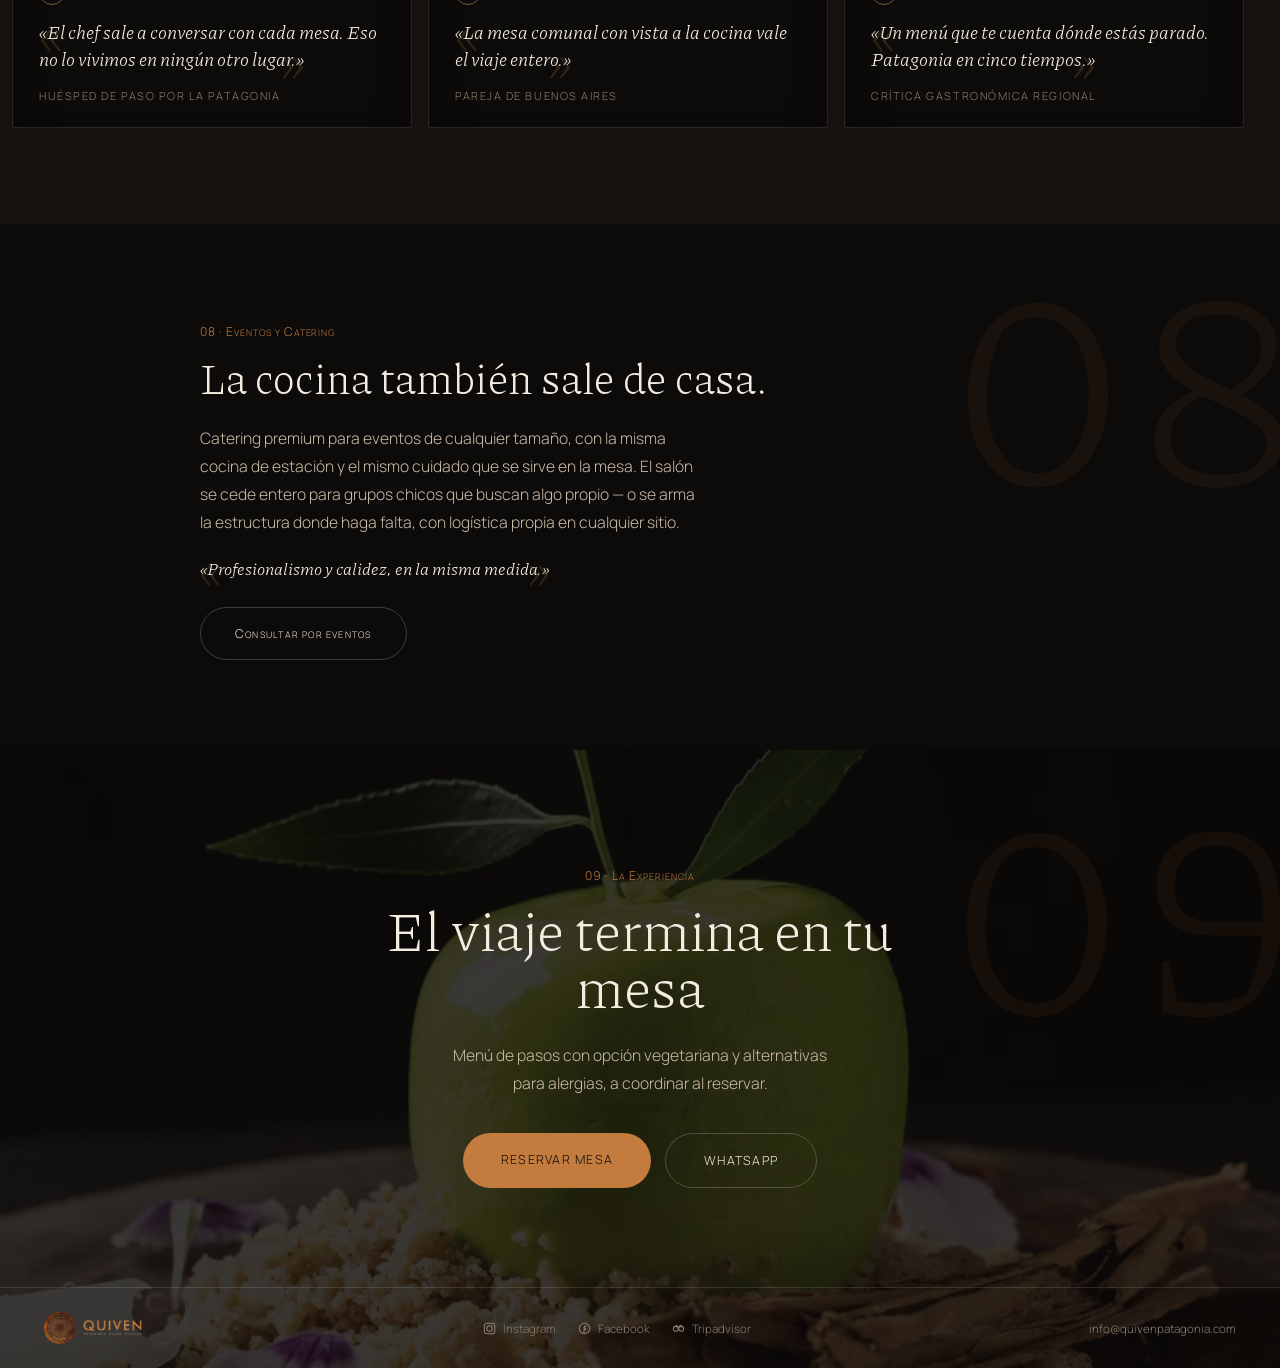
==== commit 00697e5c: "Saca el AVIF de las 4 fotos de Territorio, deja solo WebP Las 4 usan el mismo código de opacidad/tra" ====
--- a/index.html
+++ b/index.html
@@ -312,22 +312,10 @@
             <circle data-role="mapa-arco" cx="50" cy="50" r="50" fill="none" stroke="var(--dorado-oscuro)" stroke-width="0.35" stroke-dasharray="78.5 235.5" stroke-dashoffset="0" style="transition:stroke-dashoffset .9s cubic-bezier(.16,1,.3,1)"></circle>
           </svg>
           <div style="position:relative;width:54%;aspect-ratio:1/1;border-radius:50%;overflow:hidden;box-shadow:0 30px 90px rgba(0,0,0,0.6)">
-            <picture style="position:absolute;inset:0;width:100%;height:100%">
-              <source type="image/avif" srcset="assets/img/LGCU0954.avif">
-              <img data-eje-img="0" src="assets/img/LGCU0954.webp" width="600" height="900" alt="Producto de mar" loading="lazy" decoding="async" style="width:100%;height:100%;object-fit:cover;opacity:1;transition:opacity 1s ease,transform 1.6s cubic-bezier(.16,1,.3,1);display:block">
-            </picture>
-            <picture style="position:absolute;inset:0;width:100%;height:100%">
-              <source type="image/avif" srcset="assets/img/DSC_0023.avif">
-              <img data-eje-img="1" src="assets/img/DSC_0023.webp" width="591" height="885" alt="Cordero de montaña" loading="lazy" decoding="async" style="width:100%;height:100%;object-fit:cover;opacity:0;transition:opacity 1s ease,transform 1.6s cubic-bezier(.16,1,.3,1);display:block">
-            </picture>
-            <picture style="position:absolute;inset:0;width:100%;height:100%">
-              <source type="image/avif" srcset="assets/img/IMG_9752.avif">
-              <img data-eje-img="2" src="assets/img/IMG_9752.webp" width="600" height="900" alt="Huerta patagónica" loading="lazy" decoding="async" style="width:100%;height:100%;object-fit:cover;opacity:0;transition:opacity 1s ease,transform 1.6s cubic-bezier(.16,1,.3,1);display:block">
-            </picture>
-            <picture style="position:absolute;inset:0;width:100%;height:100%">
-              <source type="image/avif" srcset="assets/img/XKRC3195.avif">
-              <img data-eje-img="3" src="assets/img/XKRC3195.webp" width="600" height="900" alt="Trucha del Nahuel Huapi" loading="lazy" decoding="async" style="width:100%;height:100%;object-fit:cover;opacity:0;transition:opacity 1s ease,transform 1.6s cubic-bezier(.16,1,.3,1);display:block">
-            </picture>
+            <img data-eje-img="0" src="assets/img/LGCU0954.webp" width="600" height="900" alt="Producto de mar" loading="lazy" decoding="async" style="position:absolute;inset:0;width:100%;height:100%;object-fit:cover;opacity:1;transition:opacity 1s ease,transform 1.6s cubic-bezier(.16,1,.3,1);display:block">
+            <img data-eje-img="1" src="assets/img/DSC_0023.webp" width="591" height="885" alt="Cordero de montaña" loading="lazy" decoding="async" style="position:absolute;inset:0;width:100%;height:100%;object-fit:cover;opacity:0;transition:opacity 1s ease,transform 1.6s cubic-bezier(.16,1,.3,1);display:block">
+            <img data-eje-img="2" src="assets/img/IMG_9752.webp" width="600" height="900" alt="Huerta patagónica" loading="lazy" decoding="async" style="position:absolute;inset:0;width:100%;height:100%;object-fit:cover;opacity:0;transition:opacity 1s ease,transform 1.6s cubic-bezier(.16,1,.3,1);display:block">
+            <img data-eje-img="3" src="assets/img/XKRC3195.webp" width="600" height="900" alt="Trucha del Nahuel Huapi" loading="lazy" decoding="async" style="position:absolute;inset:0;width:100%;height:100%;object-fit:cover;opacity:0;transition:opacity 1s ease,transform 1.6s cubic-bezier(.16,1,.3,1);display:block">
           </div>
           <svg viewBox="0 0 100 100" style="position:absolute;inset:0;width:100%;height:100%;pointer-events:none;z-index:1" aria-hidden="true">
             <circle cx="50" cy="50" r="44" fill="none" stroke="rgb(var(--crema-rgb) / 0.09)" stroke-width="0.3"></circle>
